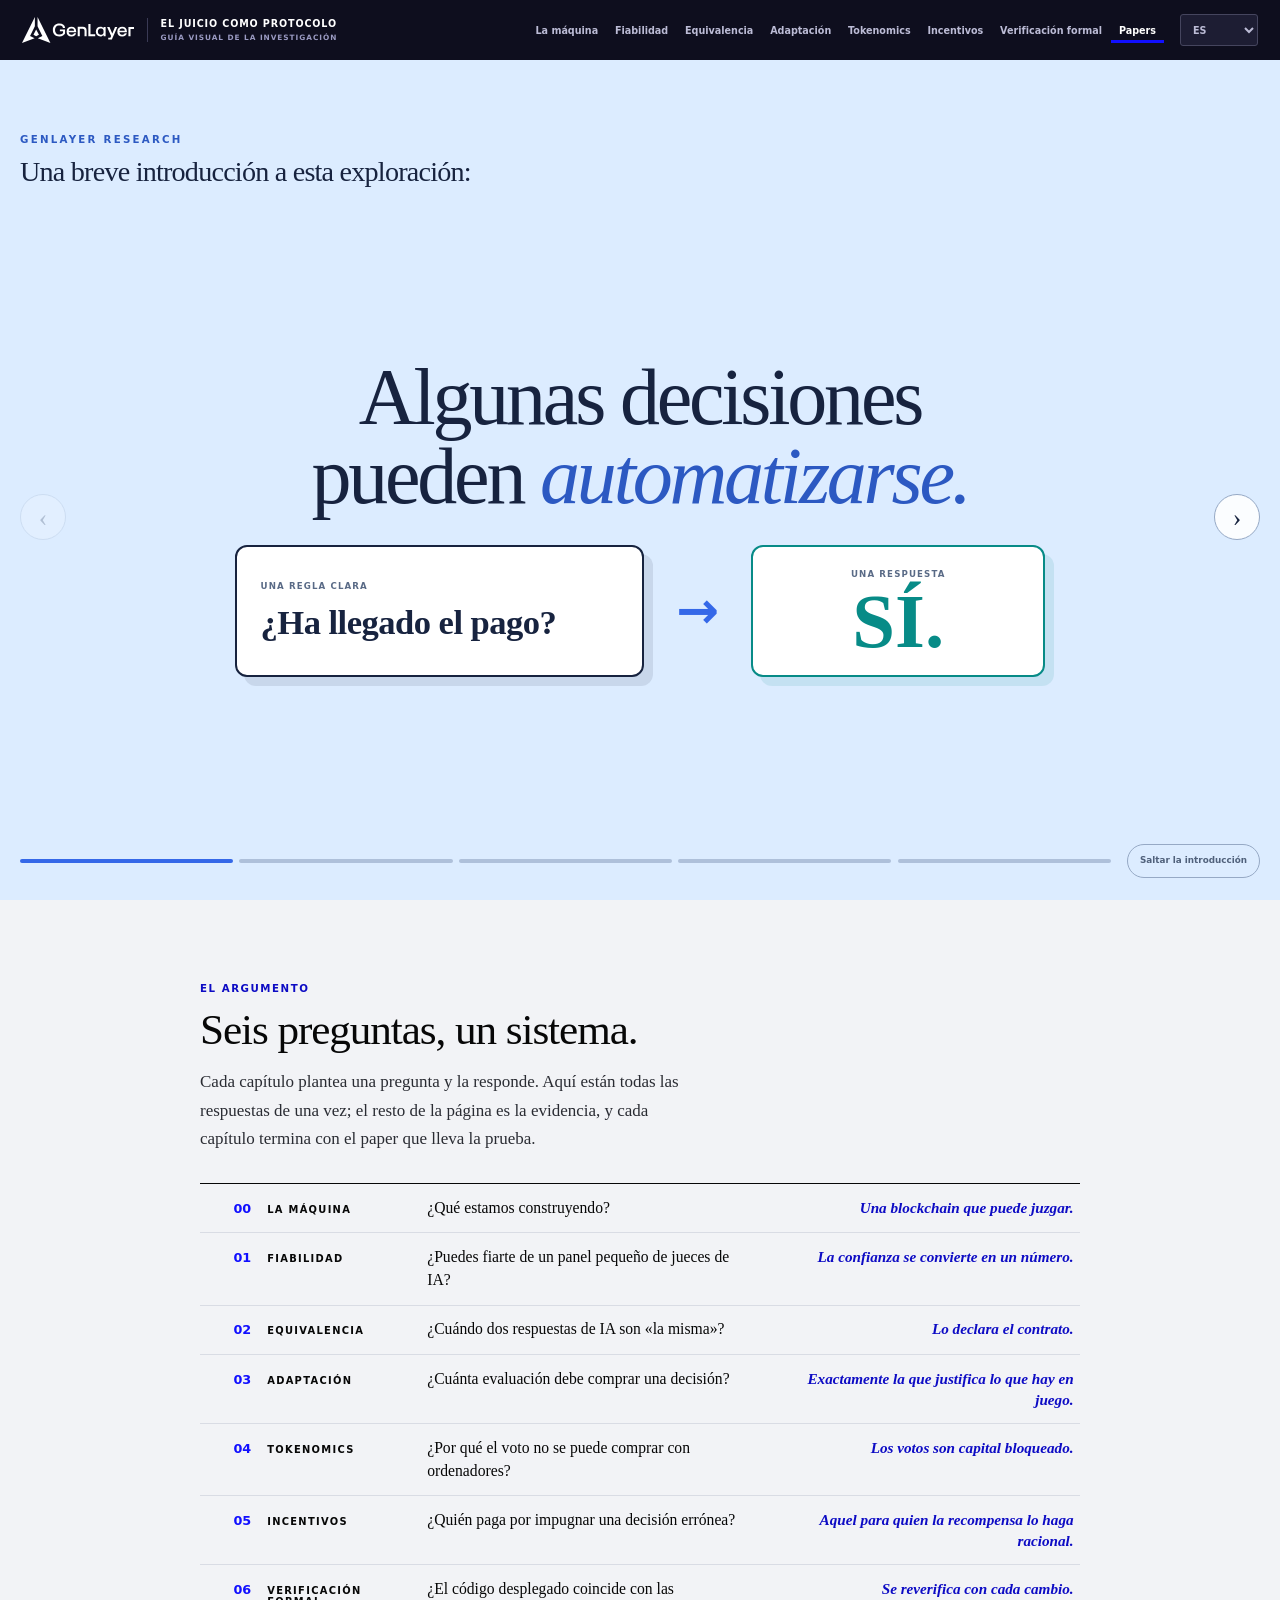
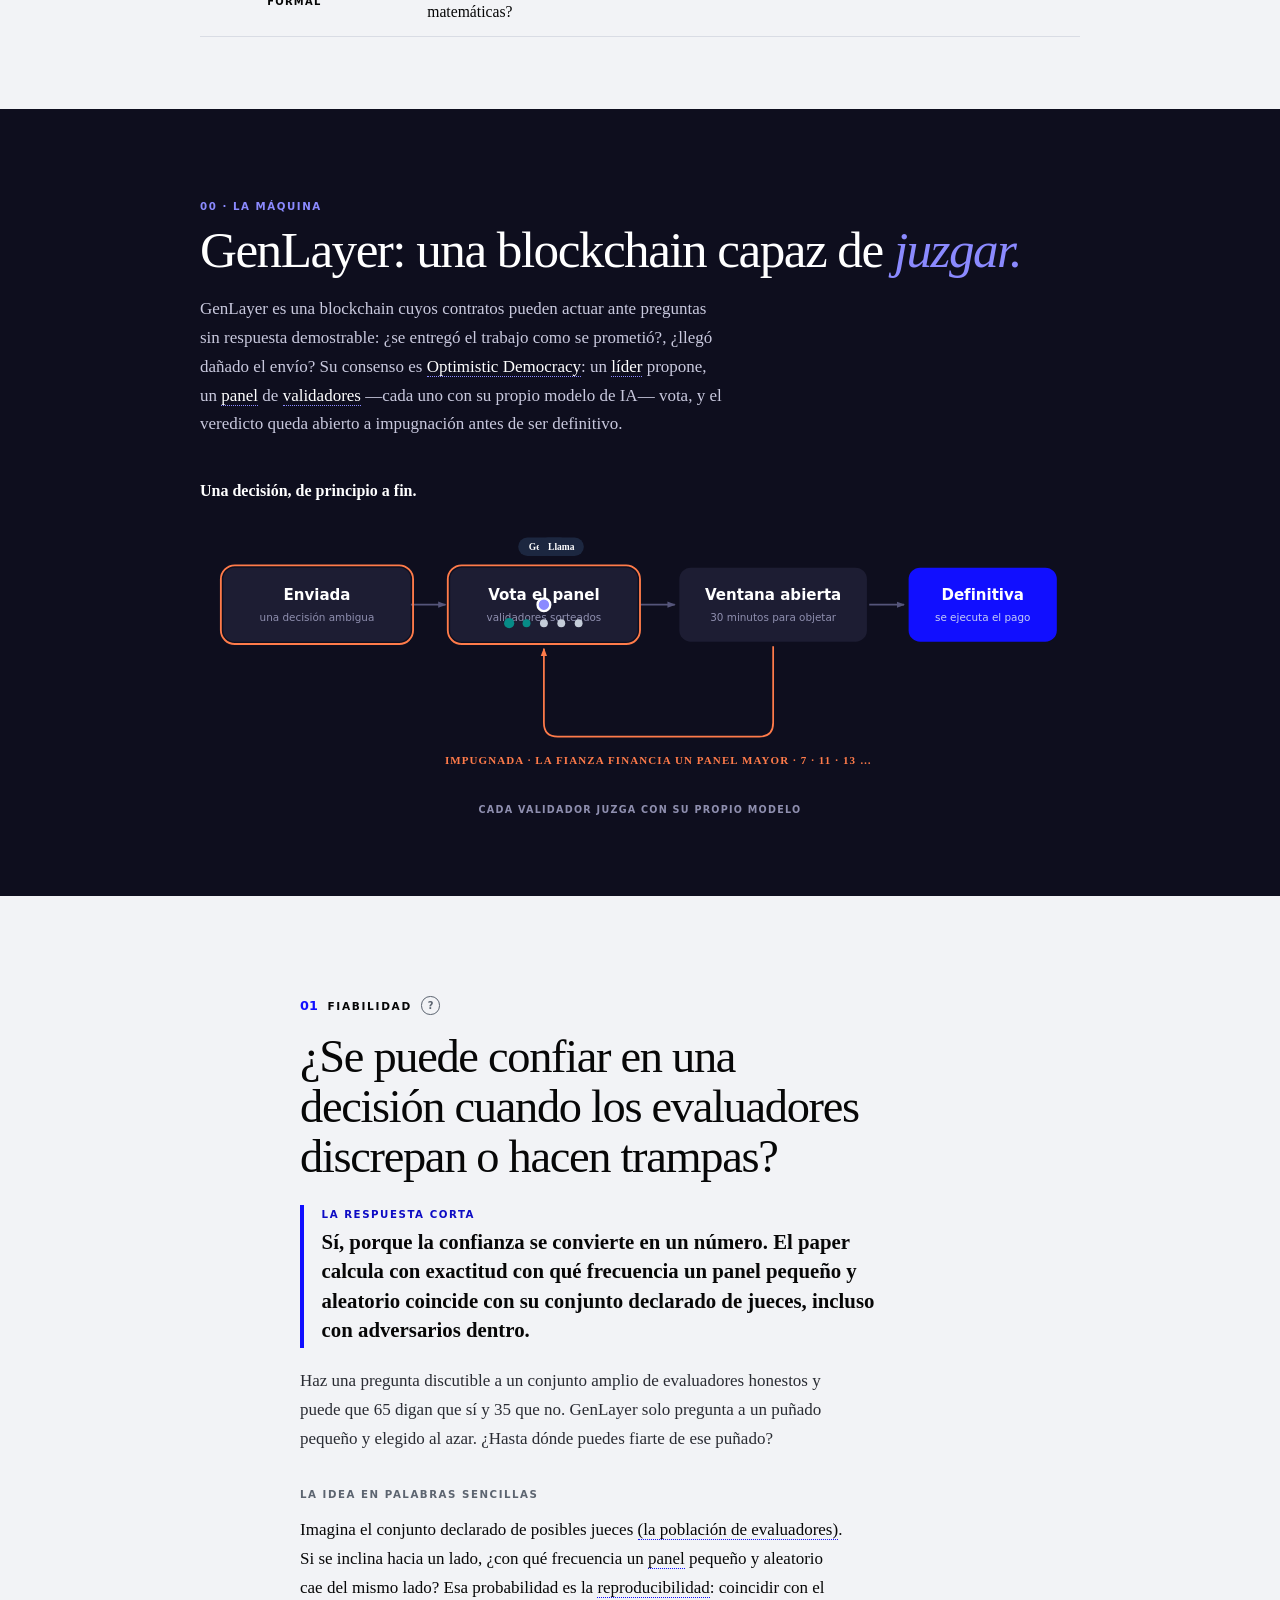
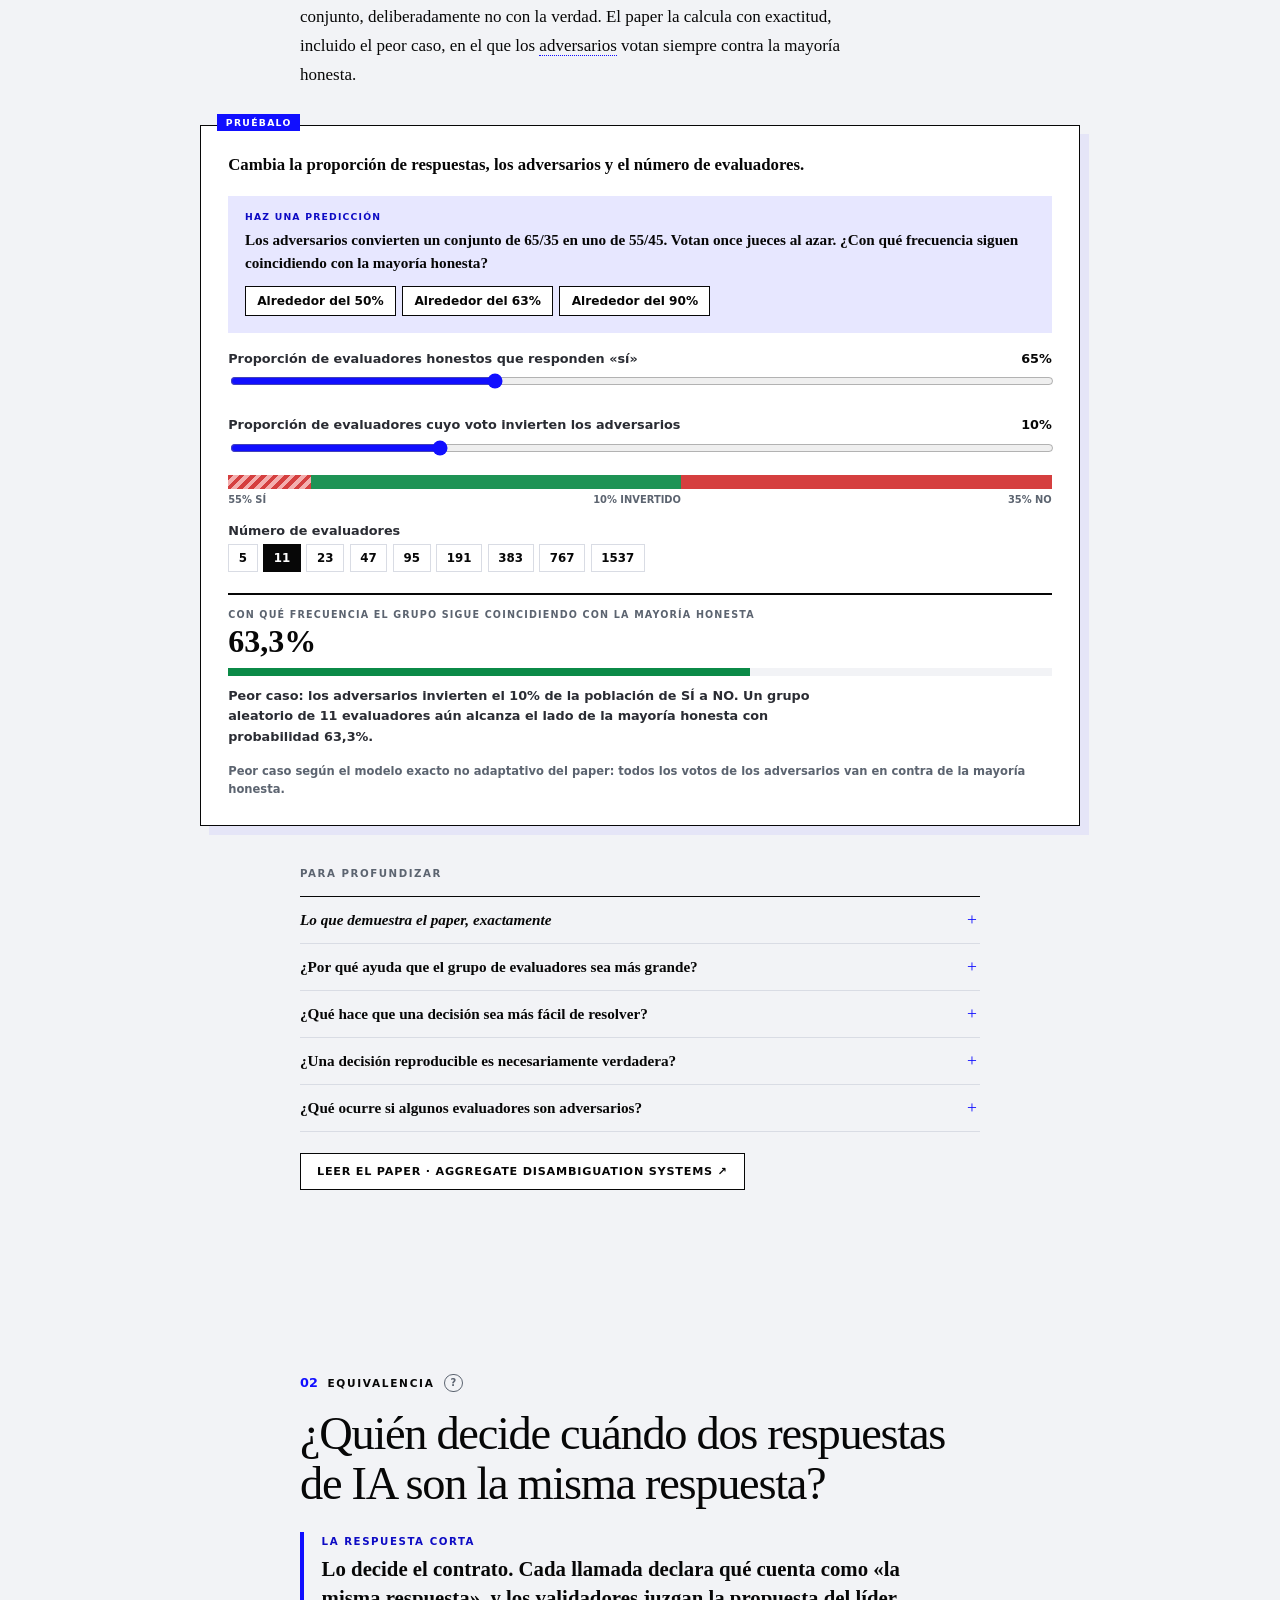
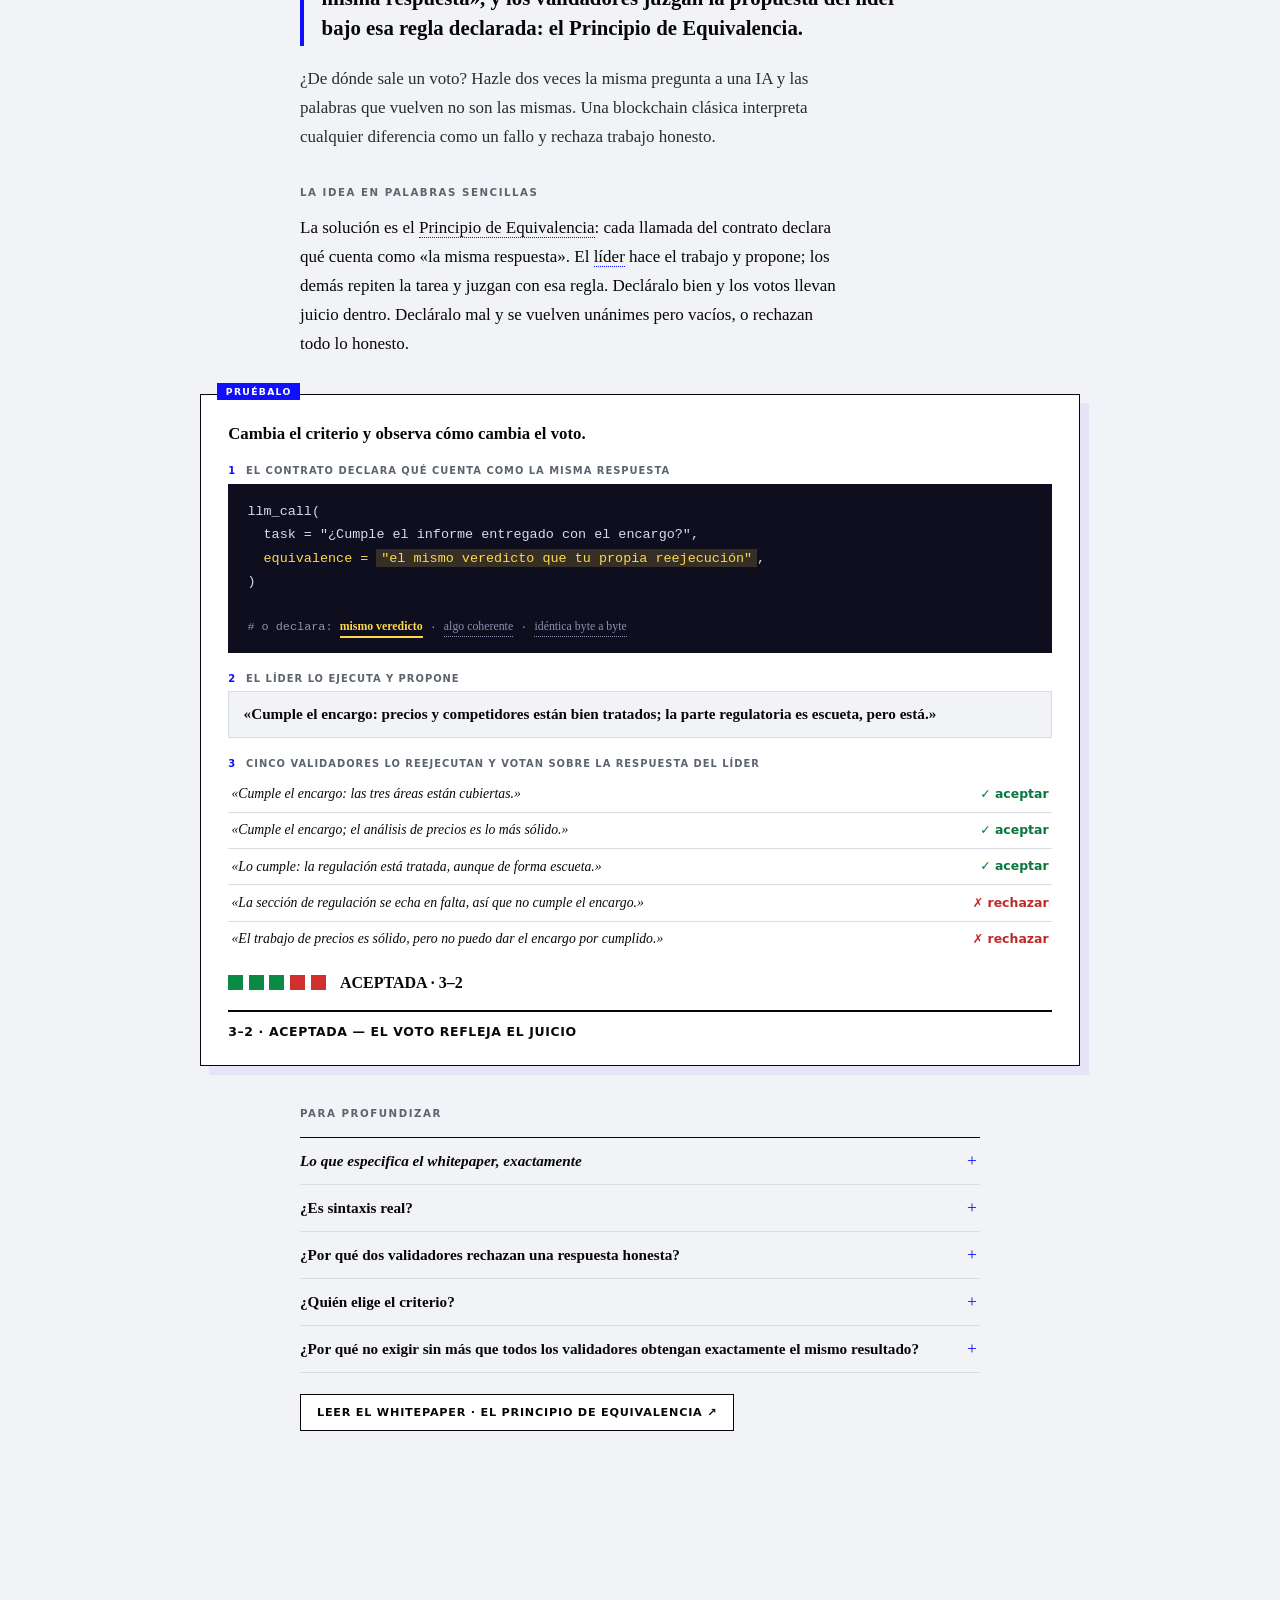
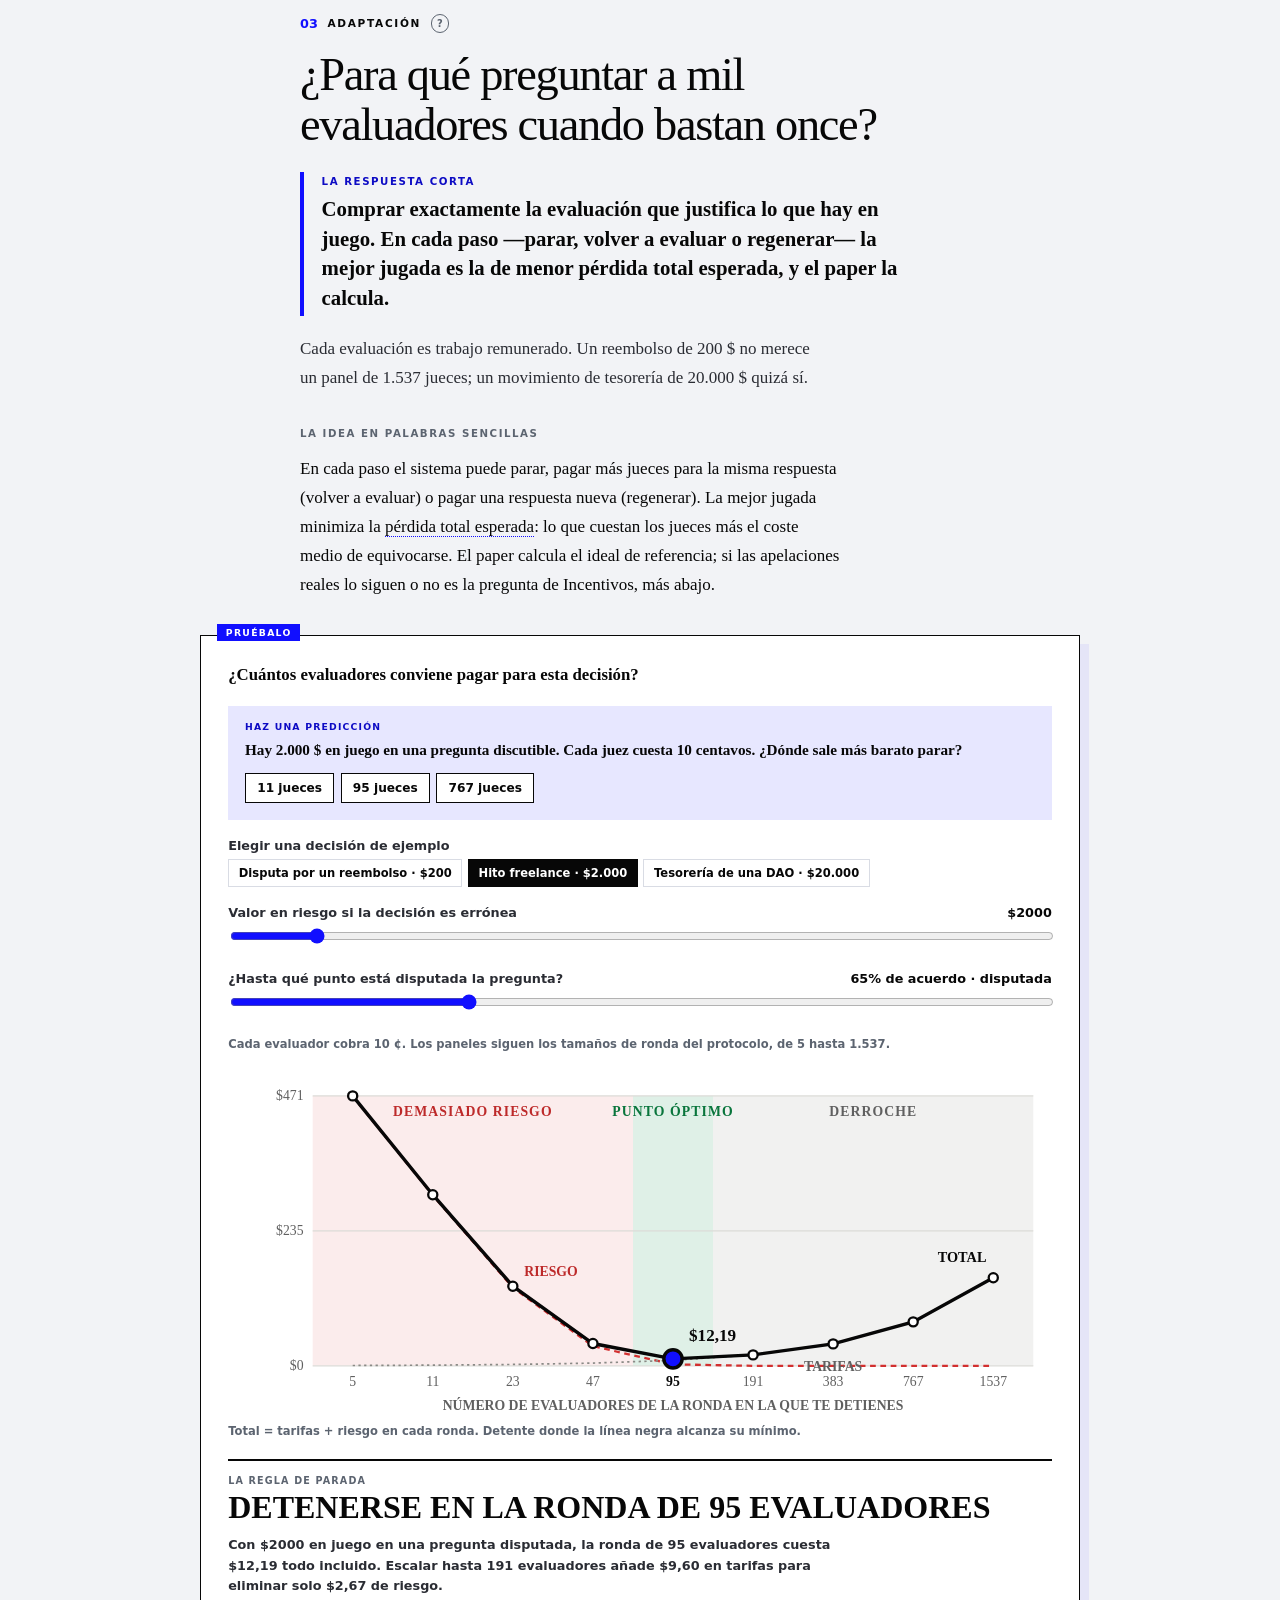
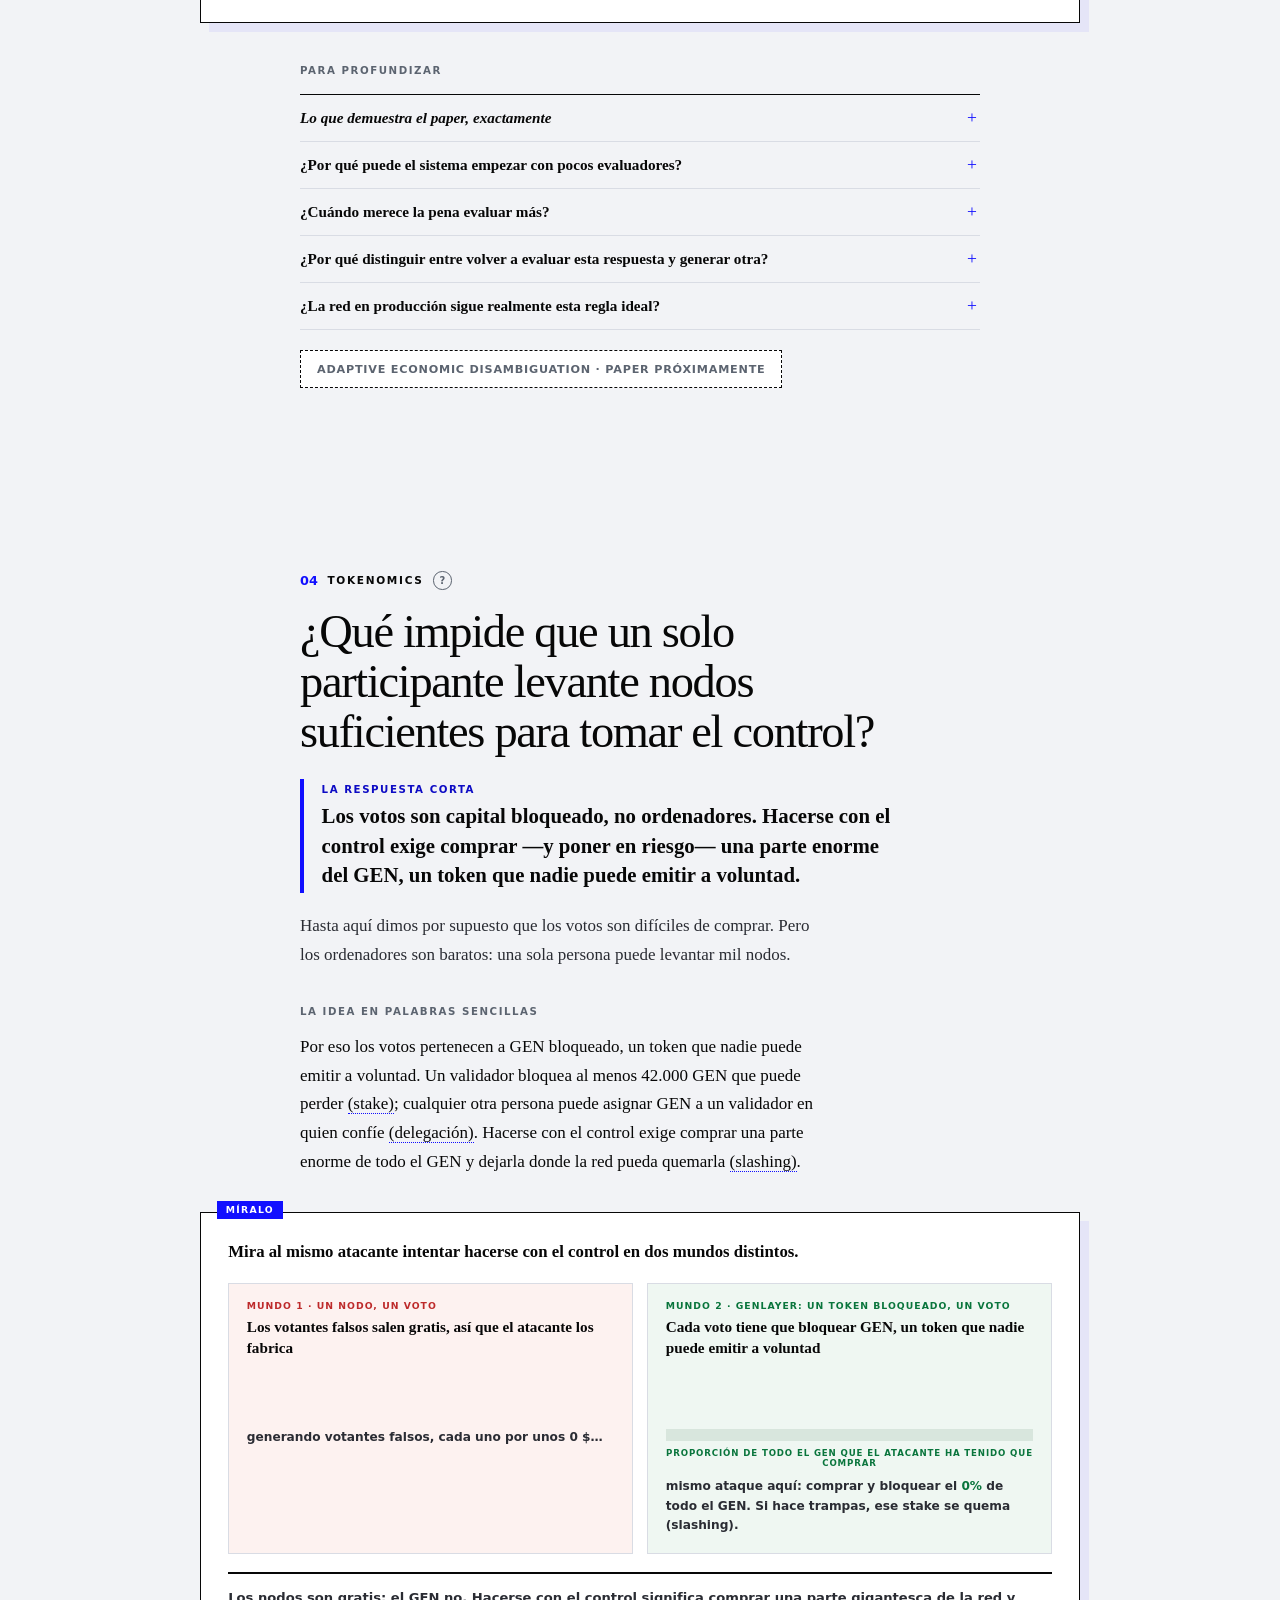
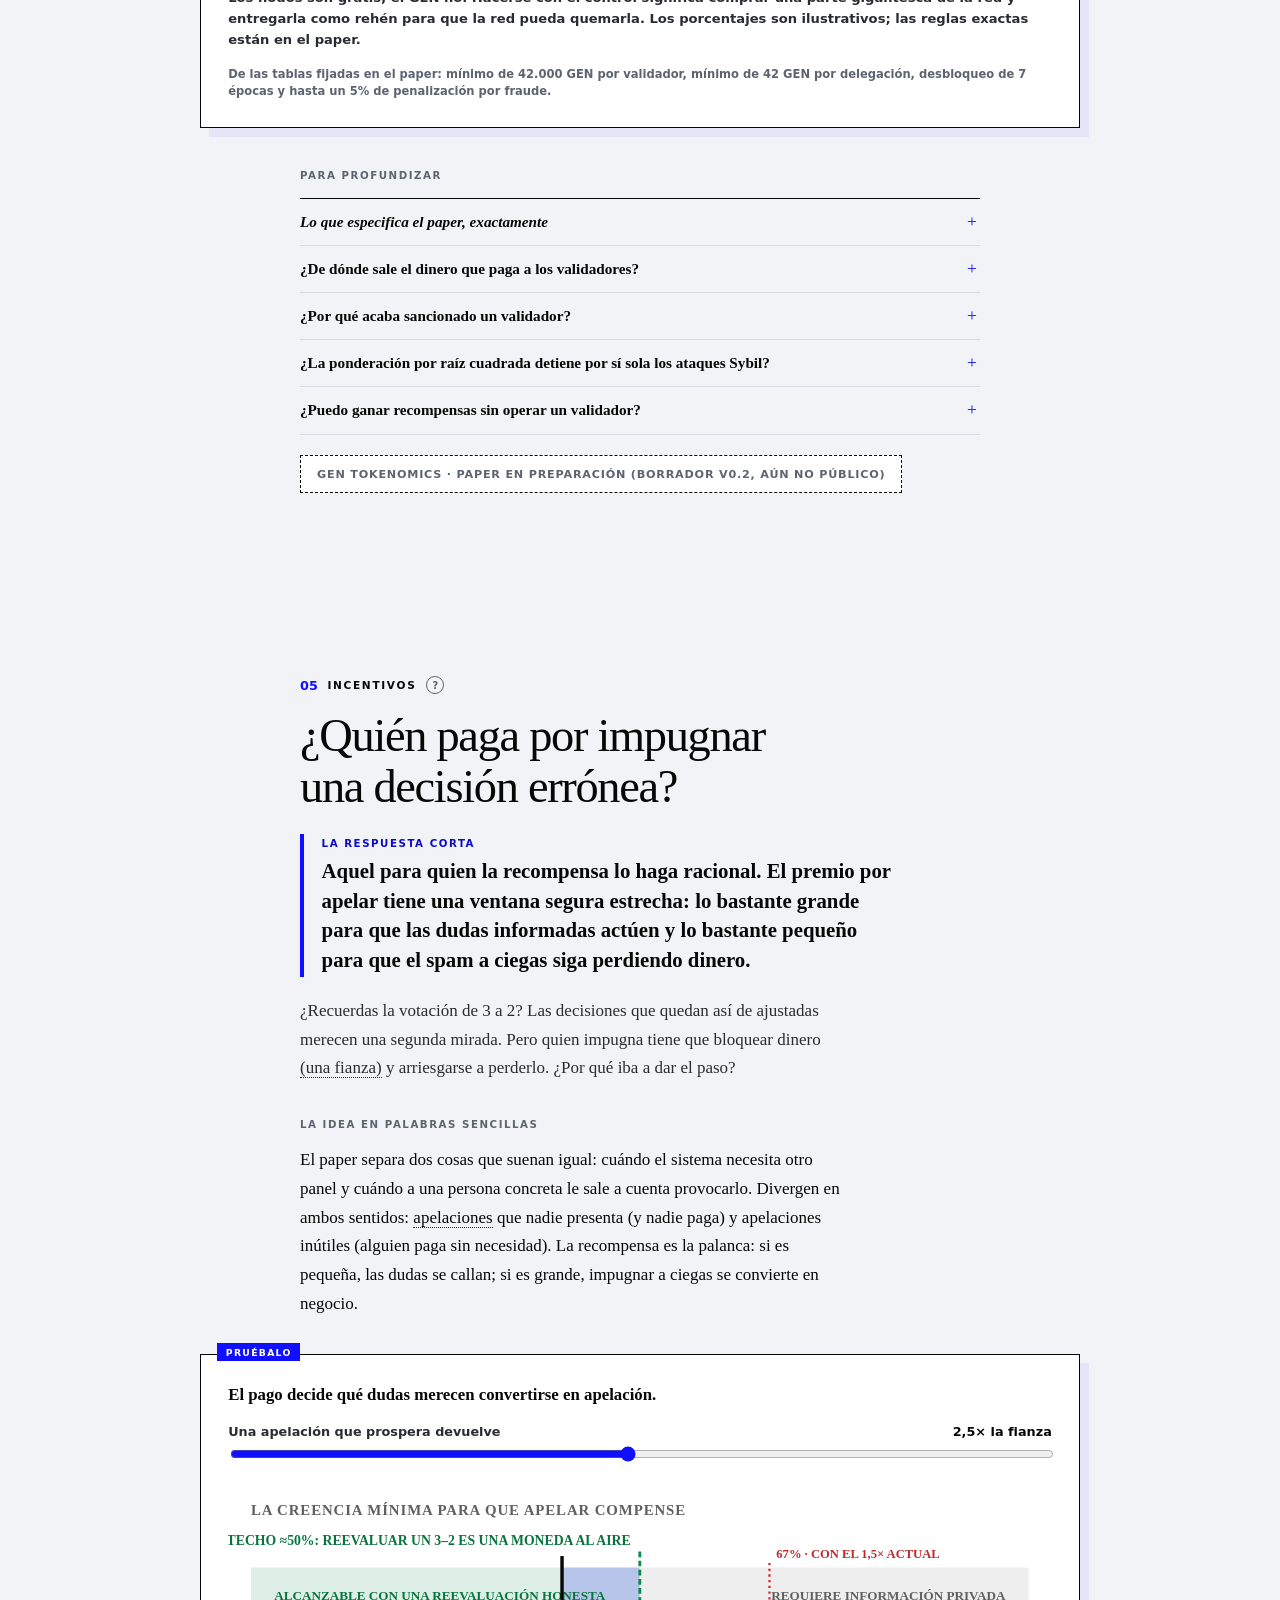
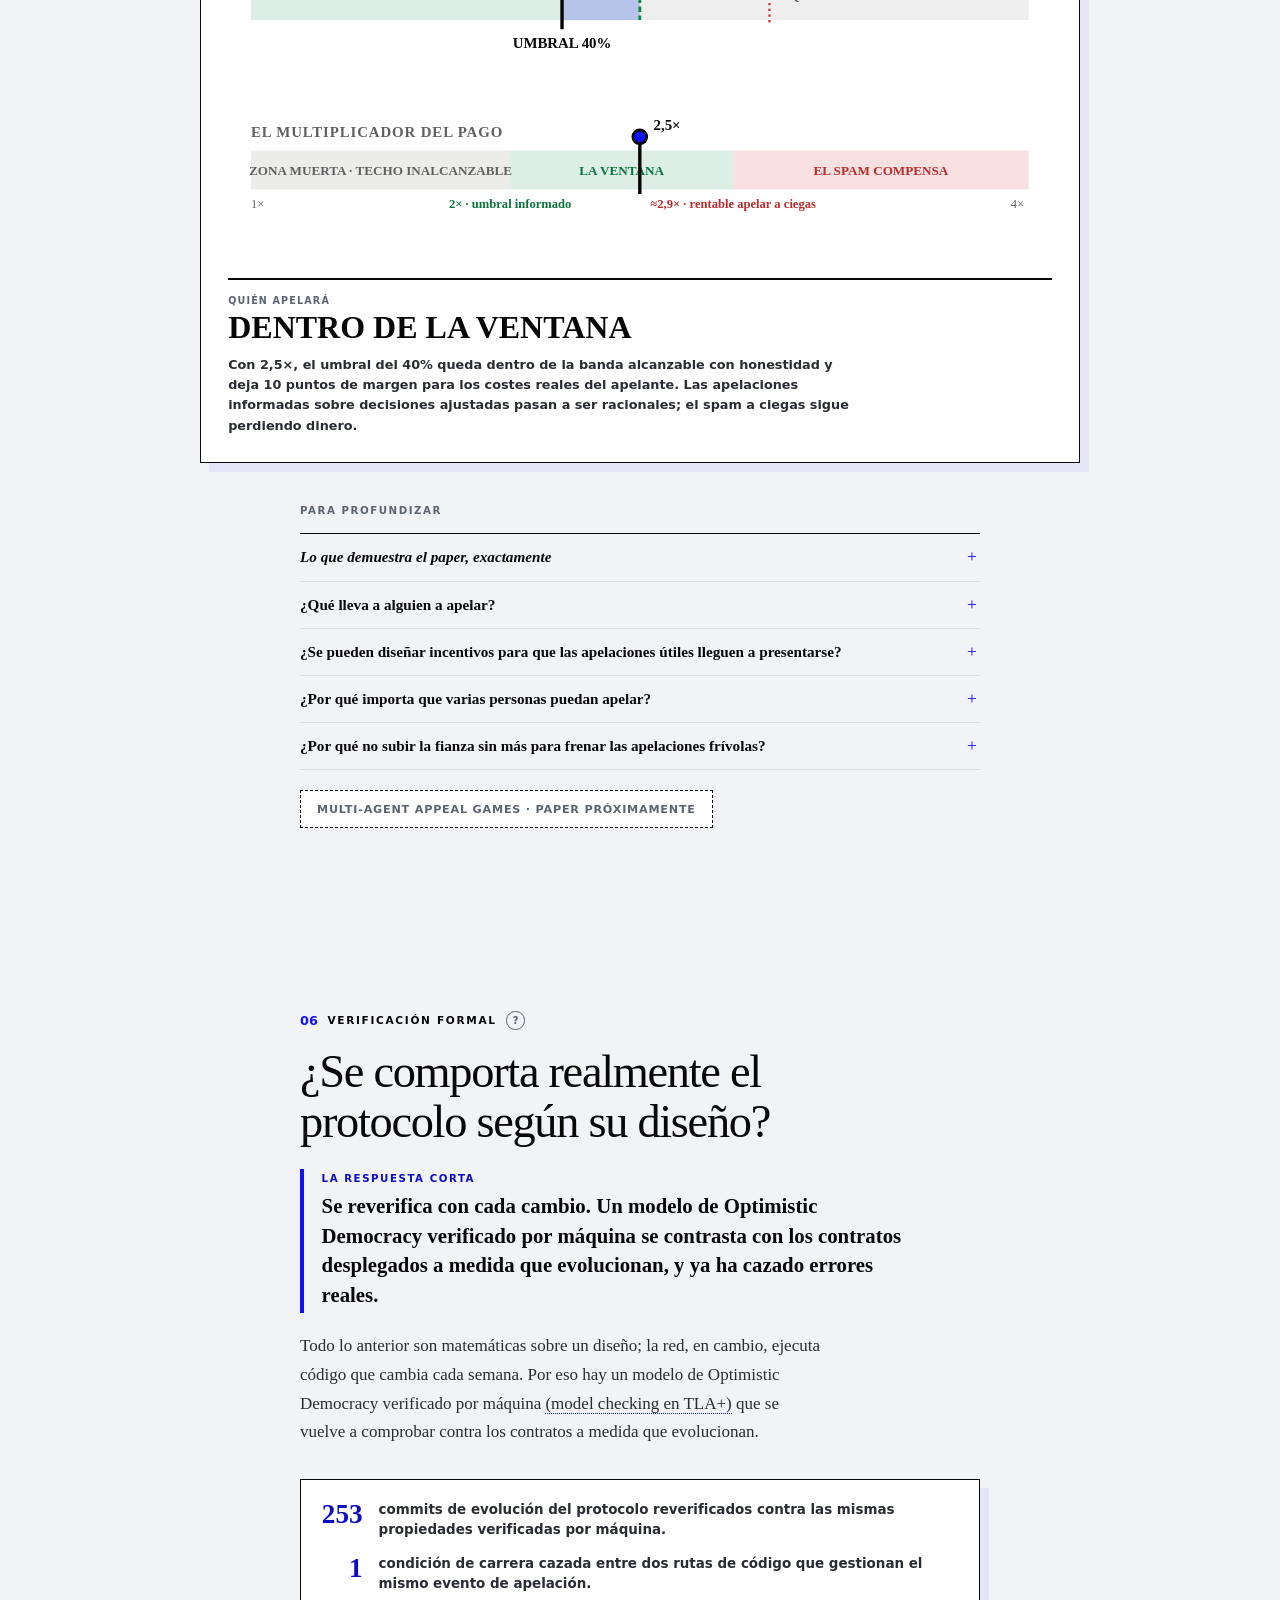
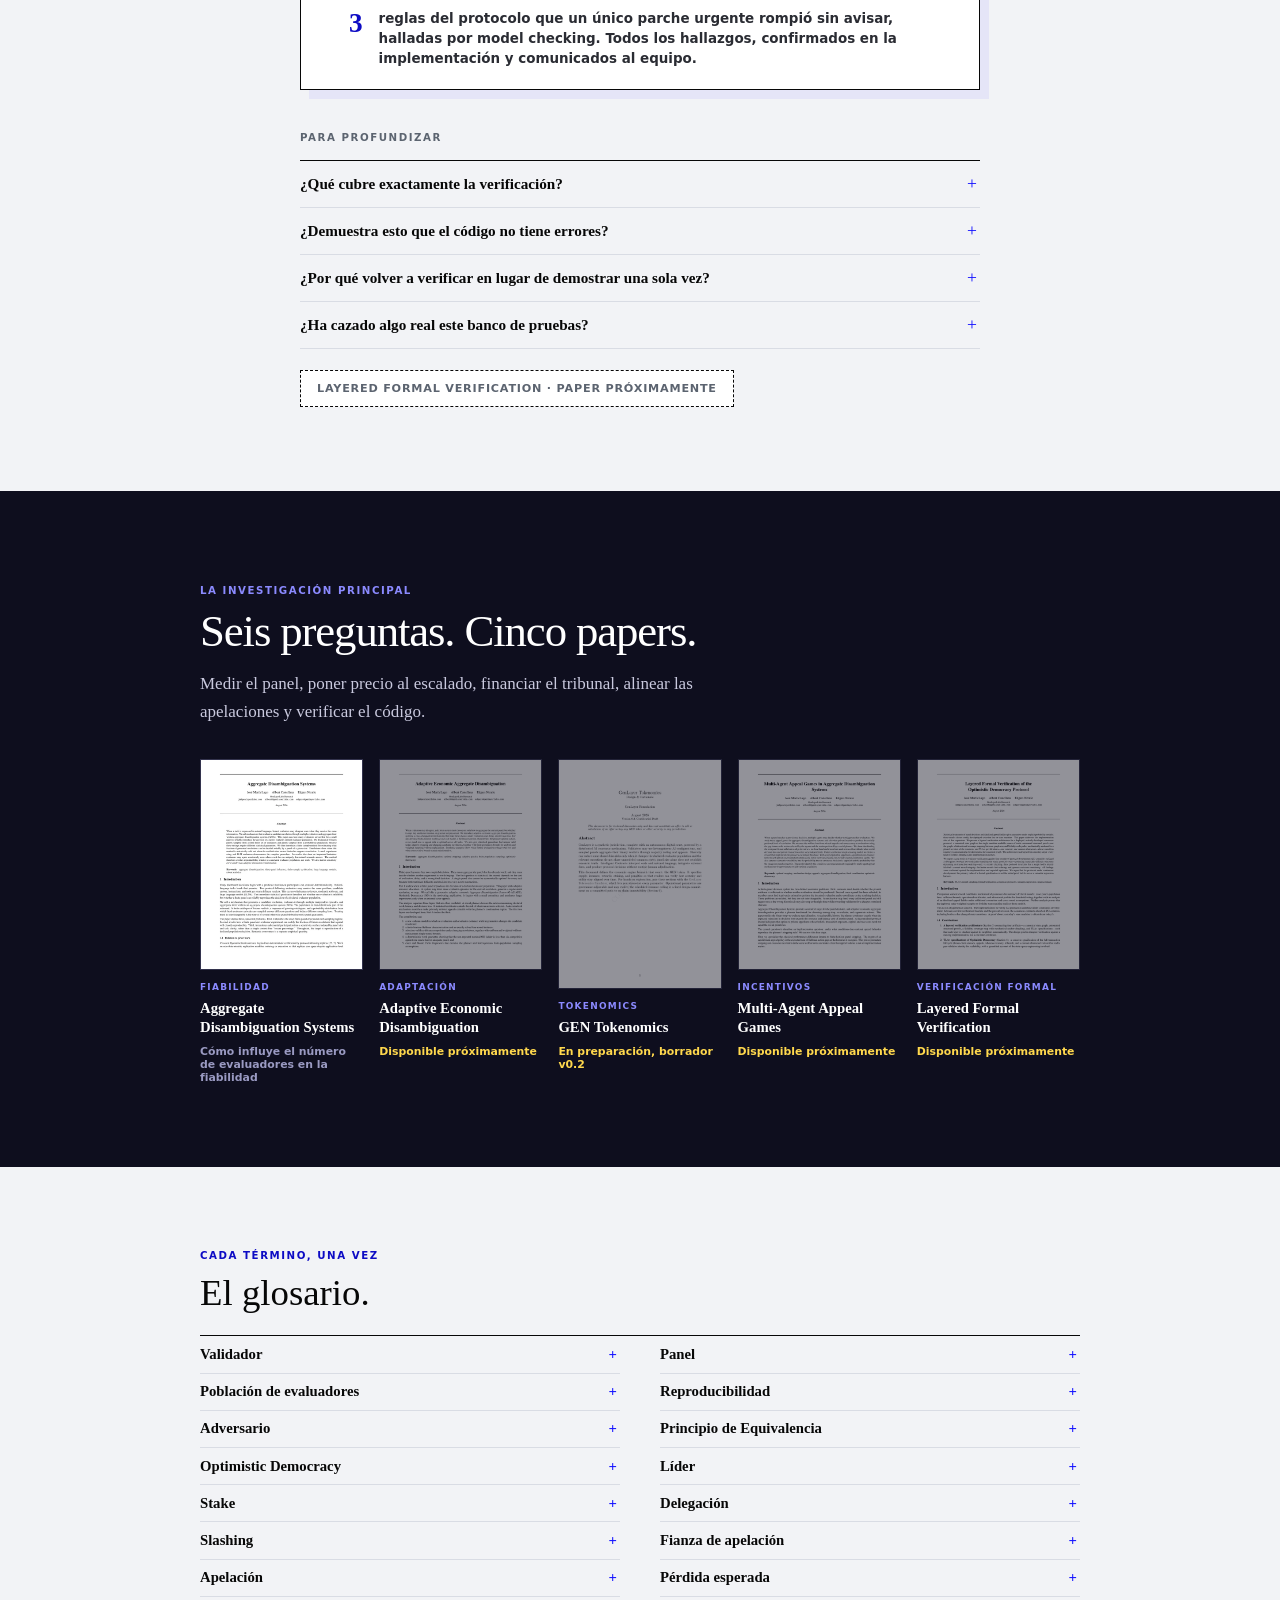
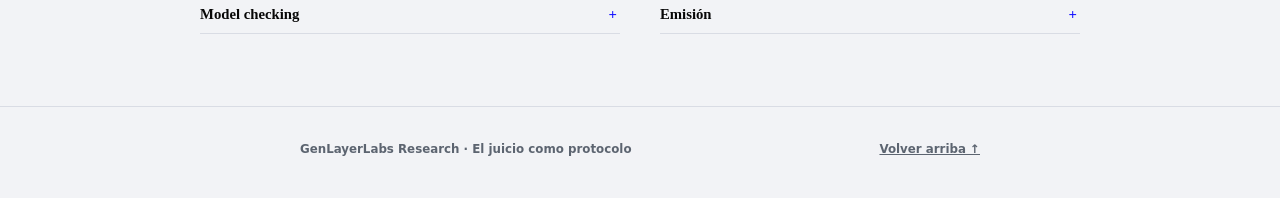
==== es/index.html @ bd6d1044 "Part 1 links to arXiv; Parts 2-4 marked coming soon Aggregate Disambiguation Systems is published: h" ====
<!doctype html>
<html lang="es">
  <head>
    <meta charset="UTF-8" />
    <meta name="viewport" content="width=device-width, initial-scale=1.0" />
    <meta name="description" content="Cómo GenLayer automatiza el juicio con IA en entornos con adversarios: medir la fiabilidad de cada decisión, ajustar la evaluación y alinear los incentivos." />
    <meta name="author" content="GenLayer Research" />
    <meta name="robots" content="index, follow, max-image-preview:large" />
    <title>Cómo automatizar decisiones ambiguas | GenLayer Research</title>
    <link rel="canonical" href="https://genlayerlabs.github.io/research/es/" />
    <link rel="alternate" hreflang="en" href="https://genlayerlabs.github.io/research/" />
    <link rel="alternate" hreflang="es" href="https://genlayerlabs.github.io/research/es/" />
    <link rel="alternate" hreflang="ko" href="https://genlayerlabs.github.io/research/ko/" />
    <link rel="alternate" hreflang="zh-Hans" href="https://genlayerlabs.github.io/research/zh/" />
    <link rel="alternate" hreflang="ru" href="https://genlayerlabs.github.io/research/ru/" />
    <link rel="alternate" hreflang="x-default" href="https://genlayerlabs.github.io/research/" />
    <link rel="icon" href="../favicon.ico" sizes="32x32" />
    <link rel="icon" href="../brand/genlayer-icon.svg?v=2" type="image/svg+xml" />
    <link rel="apple-touch-icon" href="../brand/apple-touch-icon.png" />
    <meta property="og:type" content="website" />
    <meta property="og:site_name" content="GenLayer Research" />
    <meta property="og:title" content="Cómo automatizar decisiones ambiguas | GenLayer Research" />
    <meta property="og:description" content="Cómo GenLayer automatiza el juicio con IA en entornos con adversarios: medir la fiabilidad de cada decisión, ajustar la evaluación y alinear los incentivos." />
    <meta property="og:url" content="https://genlayerlabs.github.io/research/es/" />
    <meta property="og:locale" content="es_ES" />
    <meta property="og:image" content="https://genlayerlabs.github.io/research/brand/aggregate-disambiguation-social.png" />
    <meta property="og:image:width" content="1200" />
    <meta property="og:image:height" content="630" />
    <meta property="og:image:alt" content="Aggregate Disambiguation Systems: guía visual de la investigación de GenLayer" />
    <meta name="twitter:card" content="summary_large_image" />
    <meta name="twitter:title" content="Cómo automatizar decisiones ambiguas | GenLayer Research" />
    <meta name="twitter:description" content="Cómo GenLayer automatiza el juicio con IA en entornos con adversarios: medir la fiabilidad de cada decisión, ajustar la evaluación y alinear los incentivos." />
    <meta name="twitter:image" content="https://genlayerlabs.github.io/research/brand/aggregate-disambiguation-social.png" />
    <meta name="twitter:image:alt" content="Aggregate Disambiguation Systems: guía visual de la investigación de GenLayer" />
    <script type="application/ld+json">
      {
        "@context": "https://schema.org",
        "@graph": [
          {
            "@type": "Organization",
            "@id": "https://genlayer.com/#organization",
            "name": "GenLayer",
            "url": "https://genlayer.com/",
            "sameAs": [
              "https://x.com/GenLayer",
              "https://github.com/genlayerlabs"
            ],
            "logo": {
              "@type": "ImageObject",
              "url": "https://genlayerlabs.github.io/research/brand/genlayer-icon.svg"
            }
          },
          {
            "@type": "Person",
            "@id": "https://genlayerlabs.github.io/research/#jose-maria-lago",
            "name": "José María Lago"
          },
          {
            "@type": "Person",
            "@id": "https://genlayerlabs.github.io/research/#albert-castellana",
            "name": "Albert Castellana"
          },
          {
            "@type": "Person",
            "@id": "https://genlayerlabs.github.io/research/#edgars-nemse",
            "name": "Edgars Nemše"
          },
          {
            "@type": "WebSite",
            "@id": "https://genlayerlabs.github.io/research/#website",
            "url": "https://genlayerlabs.github.io/research/",
            "name": "GenLayer Research",
            "publisher": {
              "@id": "https://genlayer.com/#organization"
            },
            "inLanguage": [
              "en",
              "es",
              "ko",
              "zh-Hans",
              "ru"
            ]
          },
          {
            "@type": "CollectionPage",
            "@id": "https://genlayerlabs.github.io/research/es/#guide",
            "url": "https://genlayerlabs.github.io/research/es/",
            "name": "Cómo automatizar decisiones ambiguas | GenLayer Research",
            "description": "Cómo GenLayer automatiza el juicio con IA en entornos con adversarios: medir la fiabilidad de cada decisión, ajustar la evaluación y alinear los incentivos.",
            "isPartOf": {
              "@id": "https://genlayerlabs.github.io/research/#website"
            },
            "publisher": {
              "@id": "https://genlayer.com/#organization"
            },
            "image": "https://genlayerlabs.github.io/research/brand/aggregate-disambiguation-social.png",
            "dateModified": "2026-08-09",
            "inLanguage": "es",
            "mainEntity": {
              "@id": "https://genlayerlabs.github.io/research/es/#research-documents"
            },
            "hasPart": [
              {
                "@id": "https://genlayerlabs.github.io/research/papers/part-1-aggregate-disambiguation-systems.pdf#article"
              },
              {
                "@id": "https://genlayerlabs.github.io/research/papers/genlayer-whitepaper-v2.pdf#article"
              }
            ],
            "translationOfWork": {
              "@id": "https://genlayerlabs.github.io/research/#guide"
            }
          },
          {
            "@type": "ItemList",
            "@id": "https://genlayerlabs.github.io/research/es/#research-documents",
            "name": "Investigaciones de GenLayer sobre decisiones ambiguas",
            "numberOfItems": 2,
            "itemListElement": [
              {
                "@type": "ListItem",
                "position": 1,
                "item": {
                  "@id": "https://genlayerlabs.github.io/research/papers/part-1-aggregate-disambiguation-systems.pdf#article"
                }
              },
              {
                "@type": "ListItem",
                "position": 2,
                "item": {
                  "@id": "https://genlayerlabs.github.io/research/papers/genlayer-whitepaper-v2.pdf#article"
                }
              }
            ]
          },
          {
            "@type": "ScholarlyArticle",
            "@id": "https://genlayerlabs.github.io/research/papers/part-1-aggregate-disambiguation-systems.pdf#article",
            "url": "https://arxiv.org/abs/2608.30805",
            "sameAs": "https://genlayerlabs.github.io/research/papers/part-1-aggregate-disambiguation-systems.pdf",
            "name": "Aggregate Disambiguation Systems",
            "description": "Base estadística para medir con qué fiabilidad un grupo finito reproduce la decisión del conjunto de evaluadores definido de antemano.",
            "datePublished": "2026-08",
            "author": [
              {
                "@id": "https://genlayerlabs.github.io/research/#jose-maria-lago"
              },
              {
                "@id": "https://genlayerlabs.github.io/research/#albert-castellana"
              },
              {
                "@id": "https://genlayerlabs.github.io/research/#edgars-nemse"
              }
            ],
            "publisher": {
              "@id": "https://genlayer.com/#organization"
            },
            "inLanguage": "en"
          },
          {
            "@type": "TechArticle",
            "@id": "https://genlayerlabs.github.io/research/papers/genlayer-whitepaper-v2.pdf#article",
            "url": "https://genlayerlabs.github.io/research/papers/genlayer-whitepaper-v2.pdf",
            "name": "GenLayer: The Intelligent Contract Network",
            "alternativeHeadline": "GenLayer Technical Whitepaper",
            "description": "Marco de horizonte finito para decidir cuándo detenerse, volver a evaluar una respuesta o generar otra, teniendo en cuenta el coste, la demora y el daño de equivocarse.",
            "version": "2.3",
            "author": [
              {
                "@id": "https://genlayerlabs.github.io/research/#albert-castellana"
              },
              {
                "@id": "https://genlayerlabs.github.io/research/#jose-maria-lago"
              },
              {
                "@id": "https://genlayerlabs.github.io/research/#edgars-nemse"
              }
            ],
            "publisher": {
              "@id": "https://genlayer.com/#organization"
            },
            "inLanguage": "en"
          },
          {
            "@type": "FAQPage",
            "@id": "https://genlayerlabs.github.io/research/es/#faq",
            "inLanguage": "es",
            "mainEntity": [
              {
                "@type": "Question",
                "name": "¿Por qué ayuda que el grupo de evaluadores sea más grande?",
                "acceptedAnswer": {
                  "@type": "Answer",
                  "text": "Cuantos más jueces consultes, menor es la probabilidad de que el panel se aparte del lado que prefiere todo el conjunto."
                }
              },
              {
                "@type": "Question",
                "name": "¿Qué hace que una decisión sea más fácil de resolver?",
                "acceptedAnswer": {
                  "@type": "Answer",
                  "text": "Cuanto mayor es el acuerdo dentro del conjunto, menos jueces hacen falta para un resultado estable."
                }
              },
              {
                "@type": "Question",
                "name": "¿Una decisión reproducible es necesariamente verdadera?",
                "acceptedAnswer": {
                  "@type": "Answer",
                  "text": "No. Significa que los paneles elegidos al azar tienden a coincidir con el conjunto declarado. La verdad es una cuestión aparte, y empírica."
                }
              },
              {
                "@type": "Question",
                "name": "¿Qué ocurre si algunos evaluadores son adversarios?",
                "acceptedAnswer": {
                  "@type": "Answer",
                  "text": "El paper calcula el error exacto en el peor caso cuando una proporción conocida del conjunto está corrompida antes de sortear el panel. La tolerancia se mide, no se supone."
                }
              },
              {
                "@type": "Question",
                "name": "¿Es sintaxis real?",
                "acceptedAnswer": {
                  "@type": "Answer",
                  "text": "No, es ilustrativa. Los contratos reales de GenVM son clases de Python que se ejecutan aisladas, pero el mecanismo —un criterio declarado por llamada para cada operación de IA— es exactamente el que especifica el whitepaper."
                }
              },
              {
                "@type": "Question",
                "name": "¿Por qué dos validadores rechazan una respuesta honesta?",
                "acceptedAnswer": {
                  "@type": "Answer",
                  "text": "Sus propias reejecuciones llegan honestamente al veredicto contrario. Eso es discrepancia, no trampa: nunca se castiga, y la estadística de Fiabilidad está pensada para absorberla."
                }
              },
              {
                "@type": "Question",
                "name": "¿Quién elige el criterio?",
                "acceptedAnswer": {
                  "@type": "Answer",
                  "text": "El desarrollador del contrato, en cada llamada. Distintas llamadas de un mismo contrato pueden declarar criterios distintos."
                }
              },
              {
                "@type": "Question",
                "name": "¿Por qué no exigir sin más que todos los validadores obtengan exactamente el mismo resultado?",
                "acceptedAnswer": {
                  "@type": "Answer",
                  "text": "En las llamadas a una IA y en las lecturas de la web no hay un único resultado correcto: dos resúmenes correctos difieren en las palabras. El código determinista se sigue comprobando byte a byte."
                }
              },
              {
                "@type": "Question",
                "name": "¿Por qué puede el sistema empezar con pocos evaluadores?",
                "acceptedAnswer": {
                  "@type": "Answer",
                  "text": "La mayoría de las decisiones se resuelven barato. Añade jueces solo cuando el beneficio supere al coste."
                }
              },
              {
                "@type": "Question",
                "name": "¿Cuándo merece la pena evaluar más?",
                "acceptedAnswer": {
                  "@type": "Answer",
                  "text": "Cuando hay bastante en juego, o la evidencia es lo bastante débil, como para pagar otra mirada."
                }
              },
              {
                "@type": "Question",
                "name": "¿Por qué distinguir entre volver a evaluar esta respuesta y generar otra?",
                "acceptedAnswer": {
                  "@type": "Answer",
                  "text": "Compran cosas distintas: volver a comprobar añade evidencia sobre la misma respuesta; regenerar cambia la respuesta misma. El paper pone precio a cada opción antes de gastar."
                }
              },
              {
                "@type": "Question",
                "name": "¿La red en producción sigue realmente esta regla ideal?",
                "acceptedAnswer": {
                  "@type": "Answer",
                  "text": "Aquí no se demuestra. La regla es un ideal de referencia; la red solo lo alcanza si a alguien le compensa en privado presentar la apelación adecuada. Eso es justamente lo que estudia Incentivos."
                }
              },
              {
                "@type": "Question",
                "name": "¿De dónde sale el dinero que paga a los validadores?",
                "acceptedAnswer": {
                  "@type": "Answer",
                  "text": "Dos flujos: las comisiones de transacción y una emisión que baja del 9% hacia el 4% siguiendo una curva fija (un techo; las quemas solo pueden rebajarlo). La DAO se financia solo con comisiones, así que sus ingresos siguen el uso real."
                }
              },
              {
                "@type": "Question",
                "name": "¿Por qué acaba sancionado un validador?",
                "acceptedAnswer": {
                  "@type": "Answer",
                  "text": "El error honesto y la mala conducta tienen precios distintos. Perder una votación solo quema cantidades del tamaño de una comisión, nunca el principal. La inactividad penaliza un 1%, el fraude demostrable penaliza al líder un 5%, y una apelación fallida pierde su fianza. La discrepancia se absorbe; la mala conducta se castiga."
                }
              },
              {
                "@type": "Question",
                "name": "¿La ponderación por raíz cuadrada detiene por sí sola los ataques Sybil?",
                "acceptedAnswer": {
                  "@type": "Answer",
                  "text": "No, y el paper lo dice. El peso cóncavo solo amortigua la concentración; lo que impide fragmentarse es que cada identidad tiene que bloquear los 42.000 GEN completos, mantener su propio nodo y exponerse a su propia penalización."
                }
              },
              {
                "@type": "Question",
                "name": "¿Puedo ganar recompensas sin operar un validador?",
                "acceptedAnswer": {
                  "@type": "Answer",
                  "text": "Sí. Delega 42 GEN o más y las recompensas se recomponen solas. No hay comisiones que comparar: el protocolo fija el reparto, y cada GEN en la posición de un validador rinde lo mismo."
                }
              },
              {
                "@type": "Question",
                "name": "¿Qué lleva a alguien a apelar?",
                "acceptedAnswer": {
                  "@type": "Answer",
                  "text": "Sus probabilidades de ganar, la recompensa, la fianza en riesgo, lo que cuesta apelar y cualquier interés privado en el resultado."
                }
              },
              {
                "@type": "Question",
                "name": "¿Se pueden diseñar incentivos para que las apelaciones útiles lleguen a presentarse?",
                "acceptedAnswer": {
                  "@type": "Answer",
                  "text": "Bajo ciertas condiciones, sí. El paper muestra cómo calibrar las recompensas para que el interés privado siga de cerca los casos en que al sistema le conviene otro panel."
                }
              },
              {
                "@type": "Question",
                "name": "¿Por qué importa que varias personas puedan apelar?",
                "acceptedAnswer": {
                  "@type": "Answer",
                  "text": "En cuanto muchas personas pueden apelar, sus decisiones interactúan: esperar, competir por llegar primero, duplicar esfuerzo. El mecanismo tiene que poner precio a las tres cosas."
                }
              },
              {
                "@type": "Question",
                "name": "¿Por qué no subir la fianza sin más para frenar las apelaciones frívolas?",
                "acceptedAnswer": {
                  "@type": "Answer",
                  "text": "Una fianza mayor financia el panel y disuade el spam, pero inmoviliza capital: las cuentas del beneficio pueden seguir siendo idénticas mientras el grupo de personas que puede permitirse apelar se reduce drásticamente."
                }
              },
              {
                "@type": "Question",
                "name": "¿Qué cubre exactamente la verificación?",
                "acceptedAnswer": {
                  "@type": "Answer",
                  "text": "Un modelo por capas: un grafo de estados canónico, especificaciones TLA+ comprobadas contra él y una correspondencia entre cada transición y el código Solidity de una revisión fijada."
                }
              },
              {
                "@type": "Question",
                "name": "¿Demuestra esto que el código no tiene errores?",
                "acceptedAnswer": {
                  "@type": "Answer",
                  "text": "No. Demuestra propiedades declaradas sobre un modelo declarado de una revisión fijada. Precisamente ese acotamiento es lo que hace que las afirmaciones se puedan comprobar."
                }
              },
              {
                "@type": "Question",
                "name": "¿Por qué volver a verificar en lugar de demostrar una sola vez?",
                "acceptedAnswer": {
                  "@type": "Answer",
                  "text": "El protocolo sigue evolucionando. Cada revisión se vuelve a comprobar contra las mismas propiedades, así que una desviación silenciosa aparece como una comprobación fallida y no como una incidencia en producción."
                }
              },
              {
                "@type": "Question",
                "name": "¿Ha cazado algo real este banco de pruebas?",
                "acceptedAnswer": {
                  "@type": "Answer",
                  "text": "Sí: la condición de carrera y los tres invariantes rotos que se mencionan arriba. Todos confirmados en la implementación y comunicados al equipo."
                }
              }
            ]
          }
        ]
      }
    </script>
    <link rel="stylesheet" href="../bridge-compact.css?v=mtiminm3" />
    <link rel="stylesheet" href="../bridge-critical.css?v=mtiminm3" />
  </head>
  <body>



<a class="skip-link" href="#map">Saltar la introducción</a>
<header class="site-header">
  <div class="bar">
    <a class="brand" href="#top" aria-label="GenLayer, volver arriba">
      <img src="../brand/genlayer-logo-white.svg" alt="GenLayer" width="300" height="72" />
      <span>EL JUICIO COMO PROTOCOLO<small>GUÍA VISUAL DE LA INVESTIGACIÓN</small></span>
    </a>
    <nav aria-label="Secciones de la página">
      <a href="#machine">La máquina</a><a href="#measure">Fiabilidad</a><a href="#agree">Equivalencia</a><a href="#adapt">Adaptación</a><a href="#sustain">Tokenomics</a><a href="#align">Incentivos</a><a href="#verify">Verificación formal</a><a href="#papers">Papers</a>
    </nav>
    <label class="language-switcher"><span>Elegir idioma</span><select data-language-select data-current-locale="es" aria-label="Elegir idioma"><option value="../" data-locale="en" lang="en" aria-label="English">EN</option><option value="../es/" data-locale="es" lang="es" aria-label="Español" selected>ES</option><option value="../ko/" data-locale="ko" lang="ko" aria-label="한국어">KO</option><option value="../zh/" data-locale="zh" lang="zh-Hans" aria-label="简体中文">ZH</option><option value="../ru/" data-locale="ru" lang="ru" aria-label="Русский">RU</option></select></label>
    <i class="progress" aria-hidden="true"></i>
  </div>
</header>

<main id="top">

  <section class="bi-onboard critical-onboard" aria-label="Por qué juzgar lo ambiguo necesita un sistema">
    <div class="bi-overview">
      <p class="bi-overview-kicker">GENLAYER RESEARCH</p>
      <p class="bi-overview-title">Una breve introducción a esta exploración:</p>
    </div>
    <div class="bi-stage">
      <button class="bi-arrow bi-arrow-prev" type="button" aria-label="Diapositiva anterior">&#8249;</button>
      <button class="bi-arrow bi-arrow-next" type="button" aria-label="Diapositiva siguiente">&#8250;</button>
      <div class="bi-scene active" data-intro-scene="1">
        <h1>Algunas decisiones pueden <em>automatizarse.</em></h1>
        <div class="bi-question-flow">
          <div class="bi-question-card"><small>UNA REGLA CLARA</small><strong>¿Ha llegado el pago?</strong></div><b>→</b>
          <div class="bi-single-answer"><small>UNA RESPUESTA</small><strong>SÍ.</strong></div>
        </div>
      </div>
      <div class="bi-scene" data-intro-scene="2" aria-hidden="true">
        <h2>Otras requieren <em>juicio.</em></h2>
        <div class="bi-question-card bi-ambiguous-card"><small>UNA PREGUNTA AMBIGUA</small><strong>¿Ha cumplido el trabajo con el encargo?</strong></div>
      </div>
      <div class="bi-scene" data-intro-scene="3" aria-hidden="true">
        <h2>Los evaluadores de IA pueden dar <em>respuestas diferentes.</em></h2>
        <div class="bi-judgment-row" aria-label="Cinco juicios separados: sí, no, sí, no, sí">
          <div><small>JUICIO 01</small><strong>SÍ</strong></div><div><small>JUICIO 02</small><strong>NO</strong></div><div><small>JUICIO 03</small><strong>SÍ</strong></div><div><small>JUICIO 04</small><strong>NO</strong></div><div><small>JUICIO 05</small><strong>SÍ</strong></div>
        </div>
      </div>
      <div class="bi-scene" data-intro-scene="4" aria-hidden="true">
        <h2>Pero el software sigue necesitando <em>una sola decisión para actuar.</em></h2>
        <div class="bi-bottleneck">
          <div class="bi-mini-verdicts" aria-label="Cinco juicios: tres sí, dos no"><i>SÍ</i><i>NO</i><i>SÍ</i><i>NO</i><i>SÍ</i></div><b>→</b>
          <div class="bi-decision-gap"><small>EL PASO QUE FALTA</small><strong>¿VEREDICTO?</strong></div><b>→</b>
          <div class="bi-final-box"><small>UN RESULTADO</small><strong>EL SOFTWARE PUEDE ACTUAR</strong></div>
        </div>
      </div>
      <div class="bi-scene bi-research-origin" data-intro-scene="5" aria-hidden="true">
        <div class="bi-research-copy">
          <p class="bi-final-kicker">LA INVESTIGACIÓN</p>
          <h2>Durante tres años hemos estudiado cómo automatizar decisiones ambiguas en <em>entornos con adversarios.</em></h2>
          <div class="bi-built-ctas">
            <a class="bi-research-enter" href="#map">Ver la guía completa <span>↓</span></a>
          </div>
        </div>
        <div class="bi-paper-fan" aria-label="Los tres papers centrales de la investigación">
          <article><img src="../covers/part-1-560.webp" alt="Primera página de Aggregate Disambiguation Systems" width="850" height="1100" /><span><small>FIABILIDAD</small><strong>Propiedades estadísticas</strong></span></article>
          <article><img src="../covers/part-2-560.webp" alt="Primera página de Adaptive Economic Aggregate Disambiguation" width="850" height="1100" /><span><small>ADAPTACIÓN</small><strong>Evaluación ajustada al coste</strong></span></article>
          <article><img src="../covers/part-4-560.webp" alt="Primera página de Multi-Agent Appeal Games" width="850" height="1100" /><span><small>INCENTIVOS</small><strong>Quién paga por apelar</strong></span></article>
        </div>
      </div>
    </div>
    <div class="bi-controls">
      <div class="bi-progress" aria-label="Progreso de la introducción"><button class="active" type="button" data-intro-progress="1" aria-label="Mostrar el paso 1 de 5 de la introducción" aria-current="step"></button><button type="button" data-intro-progress="2" aria-label="Mostrar el paso 2 de 5 de la introducción"></button><button type="button" data-intro-progress="3" aria-label="Mostrar el paso 3 de 5 de la introducción"></button><button type="button" data-intro-progress="4" aria-label="Mostrar el paso 4 de 5 de la introducción"></button><button type="button" data-intro-progress="5" aria-label="Mostrar el paso 5 de 5 de la introducción"></button></div>
      <button class="bi-skip" type="button">Saltar la introducción</button><button class="bi-replay" type="button" hidden>Repetir la introducción ↺</button>
    </div>
  </section>

  <section class="map" id="map" aria-label="El argumento en una pantalla">
    <div class="wide">
      <p class="label" style="color: var(--blue-ink)">El argumento</p>
      <h2>Seis preguntas, un sistema.</h2>
      <p class="intro">Cada capítulo plantea una pregunta y la responde. Aquí están todas las respuestas de una vez; el resto de la página es la evidencia, y cada capítulo termina con el paper que lleva la prueba.</p>
      <ol>
        <li><a href="#machine"><span class="num">00</span><span class="word">LA MÁQUINA</span><span class="q">¿Qué estamos construyendo?</span><span class="a">Una blockchain que puede juzgar.</span></a></li>
        <li><a href="#measure"><span class="num">01</span><span class="word">FIABILIDAD</span><span class="q">¿Puedes fiarte de un panel pequeño de jueces de IA?</span><span class="a">La confianza se convierte en un número.</span></a></li>
        <li><a href="#agree"><span class="num">02</span><span class="word">EQUIVALENCIA</span><span class="q">¿Cuándo dos respuestas de IA son «la misma»?</span><span class="a">Lo declara el contrato.</span></a></li>
        <li><a href="#adapt"><span class="num">03</span><span class="word">ADAPTACIÓN</span><span class="q">¿Cuánta evaluación debe comprar una decisión?</span><span class="a">Exactamente la que justifica lo que hay en juego.</span></a></li>
        <li><a href="#sustain"><span class="num">04</span><span class="word">TOKENOMICS</span><span class="q">¿Por qué el voto no se puede comprar con ordenadores?</span><span class="a">Los votos son capital bloqueado.</span></a></li>
        <li><a href="#align"><span class="num">05</span><span class="word">INCENTIVOS</span><span class="q">¿Quién paga por impugnar una decisión errónea?</span><span class="a">Aquel para quien la recompensa lo haga racional.</span></a></li>
        <li><a href="#verify"><span class="num">06</span><span class="word">VERIFICACIÓN FORMAL</span><span class="q">¿El código desplegado coincide con las matemáticas?</span><span class="a">Se reverifica con cada cambio.</span></a></li>
      </ol>
    </div>
  </section>

  <span id="genlayer"></span>
  <section class="machine" id="machine" aria-label="GenLayer y Optimistic Democracy">
    <div class="wide">
      <p class="label"><span>00</span> · <span>La máquina</span></p>
      <h2>GenLayer: una blockchain capaz de <em>juzgar.</em></h2>
      <p class="lede">GenLayer es una blockchain cuyos contratos pueden actuar ante preguntas sin respuesta demostrable: ¿se entregó el trabajo como se prometió?, ¿llegó dañado el envío? Su consenso es <span class="gl" data-gl="od">Optimistic Democracy</span>: un <span class="gl" data-gl="leader">líder</span> propone, un <span class="gl" data-gl="panel">panel</span> de <span class="gl" data-gl="validator">validadores</span> —cada uno con su propio modelo de IA— vota, y el veredicto queda abierto a impugnación antes de ser definitivo.</p>
      <div class="od-flow">
        <p class="od-flow-label">Una decisión, de principio a fin.</p>
        <svg id="odf-svg" viewBox="0 0 760 236">
          <defs><marker id="odf-arr" viewBox="0 0 10 10" refX="7" refY="5" markerWidth="6" markerHeight="6" orient="auto"><path d="M0,2 L8,5 L0,8 z" fill="#55557A"/></marker><marker id="odf-arr-hot" viewBox="0 0 10 10" refX="7" refY="5" markerWidth="6" markerHeight="6" orient="auto"><path d="M0,2 L8,5 L0,8 z" fill="#FF7B4A"/></marker></defs>
          <line x1="182" y1="74" x2="212" y2="74" stroke="#55557A" stroke-width="1.5" marker-end="url(#odf-arr)"/>
          <line x1="380" y1="74" x2="410" y2="74" stroke="#55557A" stroke-width="1.5" marker-end="url(#odf-arr)"/>
          <line x1="578" y1="74" x2="608" y2="74" stroke="#55557A" stroke-width="1.5" marker-end="url(#odf-arr)"/>
          <path id="odf-loop" d="M 495,110 L 495,176 Q 495,188 483,188 L 309,188 Q 297,188 297,176 L 297,112" fill="none" stroke="#FF7B4A" stroke-width="1.5" marker-end="url(#odf-arr-hot)"/>
          <text x="396" y="212" font-size="9.5" font-weight="700" letter-spacing=".1em" text-anchor="middle" fill="#FF7B4A">IMPUGNADA · LA FIANZA FINANCIA UN PANEL MAYOR · 7 · 11 · 13 …</text>
          <g id="odf-st">
            <g data-b="0"><rect class="sc-card" x="20" y="42" width="162" height="64" rx="10"/><rect class="sc-ring" x="18" y="40" width="166" height="68" rx="12"/><text class="sc-t1" x="101" y="70">Enviada</text><text class="sc-t2" x="101" y="88">una decisión ambigua</text></g>
            <g data-b="1"><rect class="sc-card" x="216" y="42" width="162" height="64" rx="10"/><rect class="sc-ring" x="214" y="40" width="166" height="68" rx="12"/><text class="sc-t1" x="297" y="70">Vota el panel</text><text class="sc-t2" x="297" y="88">validadores sorteados</text></g>
            <g data-b="2"><rect class="sc-card" x="414" y="42" width="162" height="64" rx="10"/><rect class="sc-ring" x="412" y="40" width="166" height="68" rx="12"/><text class="sc-t1" x="495" y="70">Ventana abierta</text><text class="sc-t2" x="495" y="88">30 minutos para objetar</text></g>
            <g data-b="3"><rect class="sc-card sc-dark" x="612" y="42" width="128" height="64" rx="10"/><rect class="sc-ring" x="610" y="40" width="132" height="68" rx="12"/><text class="sc-t1 sc-w" x="676" y="70">Definitiva</text><text class="sc-t2 sc-wm" x="676" y="88">se ejecuta el pago</text></g>
          </g>
          <circle id="odf-token" r="5.5" fill="#8B8AFF" stroke="white" stroke-width="2"/>
        </svg>
        <svg class="odf-mobile" viewBox="0 0 320 416" aria-hidden="true">
          <defs><marker id="odfm-arr" viewBox="0 0 10 10" refX="7" refY="5" markerWidth="6" markerHeight="6" orient="auto"><path d="M0,2 L8,5 L0,8 z" fill="#55557A"/></marker><marker id="odfm-arr-hot" viewBox="0 0 10 10" refX="7" refY="5" markerWidth="6" markerHeight="6" orient="auto"><path d="M0,2 L8,5 L0,8 z" fill="#FF7B4A"/></marker></defs>
          <line x1="160" y1="88" x2="160" y2="118" stroke="#55557A" stroke-width="1.5" marker-end="url(#odfm-arr)"/>
          <line x1="160" y1="192" x2="160" y2="222" stroke="#55557A" stroke-width="1.5" marker-end="url(#odfm-arr)"/>
          <line x1="160" y1="296" x2="160" y2="326" stroke="#55557A" stroke-width="1.5" marker-end="url(#odfm-arr)"/>
          <path d="M 60,276 L 46,276 Q 34,276 34,264 L 34,184 Q 34,172 46,172 L 52,172" fill="none" stroke="#FF7B4A" stroke-width="1.5" marker-end="url(#odfm-arr-hot)"/>
          <text transform="rotate(-90 20 224)" x="20" y="224" font-size="9.5" font-weight="700" letter-spacing=".12em" text-anchor="middle" fill="#FF7B4A">IMPUGNADA</text>
          <g>
            <g><rect class="sc-card" x="60" y="20" width="200" height="64" rx="10"/><text class="sc-t1" x="160" y="48" font-size="14">Enviada</text><text class="sc-t2" x="160" y="66" font-size="10.5">una decisión ambigua</text></g>
            <g><rect class="sc-card" x="60" y="124" width="200" height="64" rx="10"/><text class="sc-t1" x="160" y="152" font-size="14">Vota el panel</text><text class="sc-t2" x="160" y="170" font-size="10.5">validadores sorteados</text></g>
            <g><rect class="sc-card" x="60" y="228" width="200" height="64" rx="10"/><text class="sc-t1" x="160" y="256" font-size="14">Ventana abierta</text><text class="sc-t2" x="160" y="274" font-size="10.5">30 minutos para objetar</text></g>
            <g><rect class="sc-card sc-dark" x="60" y="332" width="200" height="64" rx="10"/><text class="sc-t1 sc-w" x="160" y="360" font-size="14">Definitiva</text><text class="sc-t2 sc-wm" x="160" y="378" font-size="10.5">se ejecuta el pago</text></g>
          </g>
        </svg>
        <p class="odf-status"><span id="odf-note"></span></p>
      </div>
    </div>
  </section>

  <!-- 01 MEASURE -->
  <section class="chapter" id="measure" aria-label="Fiabilidad">
    <div class="spine">
      <p class="marker"><span class="num">01</span><span class="word">FIABILIDAD</span><button class="title-help" type="button" data-tip="Fiabilidad = poner un número a lo fiable que es la decisión de un panel pequeño, antes de que entren en juego el dinero, las apelaciones o los incentivos.">?</button></p>
      <h2>¿Se puede confiar en una decisión cuando los evaluadores discrepan o hacen trampas?</h2>
      <div class="answer"><span class="label">La respuesta corta</span><p>Sí, porque la confianza se convierte en un número. El paper calcula con exactitud con qué frecuencia un panel pequeño y aleatorio coincide con su conjunto declarado de jueces, incluso con adversarios dentro.</p></div>
      <p class="lede">Haz una pregunta discutible a un conjunto amplio de evaluadores honestos y puede que 65 digan que sí y 35 que no. GenLayer solo pregunta a un puñado pequeño y elegido al azar. ¿Hasta dónde puedes fiarte de ese puñado?</p>
      <div class="plain"><span class="label">LA IDEA EN PALABRAS SENCILLAS</span>
        <p>Imagina el conjunto declarado de posibles jueces <span class="gl" data-gl="population">(la población de evaluadores)</span>. Si se inclina hacia un lado, ¿con qué frecuencia un <span class="gl" data-gl="panel">panel</span> pequeño y aleatorio cae del mismo lado? Esa probabilidad es la <span class="gl" data-gl="reproducibility">reproducibilidad</span>: coincidir con el conjunto, deliberadamente no con la verdad. El paper la calcula con exactitud, incluido el peor caso, en el que los <span class="gl" data-gl="adversary">adversarios</span> votan siempre contra la mayoría honesta.</p>
      </div>
    </div>
    <div class="wide">
      <div class="lab" aria-label="Laboratorio de fiabilidad del panel">
        <span class="lab-chip">PRUÉBALO</span>
        <p class="lab-head">Cambia la proporción de respuestas, los adversarios y el número de evaluadores.</p>
        <div class="predict" data-predict="measure" data-answer="63">
          <small>HAZ UNA PREDICCIÓN</small>
          <p>Los adversarios convierten un conjunto de 65/35 en uno de 55/45. Votan once jueces al azar. ¿Con qué frecuencia siguen coincidiendo con la mayoría honesta?</p>
          <div class="predict-choices"><button type="button" data-guess="50">Alrededor del 50%</button><button type="button" data-guess="63">Alrededor del 63%</button><button type="button" data-guess="90">Alrededor del 90%</button></div>
          <p class="predict-reveal" hidden>Alrededor del 63%. Once jueces salen baratos, pero el resultado es frágil. Con 1.537 jueces esa misma cifra es del 99,996%. Pruébalo aquí abajo.</p>
        </div>
        <label for="p1b-agreement">Proporción de evaluadores honestos que responden «sí» <output id="p1b-agreement-output" for="p1b-agreement">65%</output></label>
        <input id="p1b-agreement" type="range" min="51" max="95" value="65" />
        <label for="p1b-adversary">Proporción de evaluadores cuyo voto invierten los adversarios <output id="p1b-adversary-output" for="p1b-adversary">10%</output></label>
        <input id="p1b-adversary" type="range" min="0" max="40" value="10" />
        <div class="population-bar" aria-hidden="true"><i id="p1b-yes-bar"></i><b id="p1b-adv-bar"></b></div>
        <div class="bar-labels"><span id="p1b-yes-label">55% SÍ</span><span id="p1b-adv-label">10% INVERTIDO</span><span id="p1b-no-label">35% NO</span></div>
        <fieldset><legend>Número de evaluadores</legend><div class="size-buttons"><button type="button" data-p1b-size="5">5</button><button type="button" class="active" data-p1b-size="11">11</button><button type="button" data-p1b-size="23">23</button><button type="button" data-p1b-size="47">47</button><button type="button" data-p1b-size="95">95</button><button type="button" data-p1b-size="191">191</button><button type="button" data-p1b-size="383">383</button><button type="button" data-p1b-size="767">767</button><button type="button" data-p1b-size="1537">1537</button></div></fieldset>
        <div class="lab-result" role="status" aria-live="polite"><small>CON QUÉ FRECUENCIA EL GRUPO SIGUE COINCIDIENDO CON LA MAYORÍA HONESTA</small><strong id="p1b-risk">—</strong><i><b id="p1b-risk-fill"></b></i><p id="p1b-risk-copy"></p></div>
        <p class="fine">Peor caso según el modelo exacto no adaptativo del paper: todos los votos de los adversarios van en contra de la mayoría honesta.</p>
      </div>
    </div>
    <div class="spine">
      <div class="deeper">
        <span class="label">Para profundizar</span>
        <details class="proves"><summary>Lo que demuestra el paper, exactamente</summary><p>Fórmulas exactas para saber con qué frecuencia un panel de cualquier tamaño coincide con el conjunto declarado, con adversarios y sin ellos, y un modo de certificar cuántas decisiones futuras se resolverán de forma reproducible (probabilidades de error de panel finito, superficies de sensibilidad y certificados operativos).</p></details>
        <details class="faq"><summary>¿Por qué ayuda que el grupo de evaluadores sea más grande?</summary><p>Cuantos más jueces consultes, menor es la probabilidad de que el panel se aparte del lado que prefiere todo el conjunto.</p></details>
        <details class="faq"><summary>¿Qué hace que una decisión sea más fácil de resolver?</summary><p>Cuanto mayor es el acuerdo dentro del conjunto, menos jueces hacen falta para un resultado estable.</p></details>
        <details class="faq"><summary>¿Una decisión reproducible es necesariamente verdadera?</summary><p>No. Significa que los paneles elegidos al azar tienden a coincidir con el conjunto declarado. La verdad es una cuestión aparte, y empírica.</p></details>
        <details class="faq"><summary>¿Qué ocurre si algunos evaluadores son adversarios?</summary><p>El paper calcula el error exacto en el peor caso cuando una proporción conocida del conjunto está corrompida antes de sortear el panel. La tolerancia se mide, no se supone.</p></details>
      </div>
      <a class="read-paper" href="https://arxiv.org/abs/2608.30805" target="paper-aggregate-disambiguation">LEER EL PAPER · AGGREGATE DISAMBIGUATION SYSTEMS ↗</a>
    </div>
  </section>

  <!-- 02 AGREE -->
  <span id="equivalence"></span>
  <section class="chapter" id="agree" aria-label="Equivalencia">
    <div class="spine">
      <p class="marker"><span class="num">02</span><span class="word">EQUIVALENCIA</span><button class="title-help" type="button" data-tip="Equivalencia = cómo respuestas de IA redactadas de forma distinta llegan a ser votos contables de sí o no. Sin este paso, el panel no tiene nada que contar.">?</button></p>
      <h2>¿Quién decide cuándo dos respuestas de IA son la misma respuesta?</h2>
      <div class="answer"><span class="label">La respuesta corta</span><p>Lo decide el contrato. Cada llamada declara qué cuenta como «la misma respuesta», y los validadores juzgan la propuesta del líder bajo esa regla declarada: el Principio de Equivalencia.</p></div>
      <p class="lede">¿De dónde sale un voto? Hazle dos veces la misma pregunta a una IA y las palabras que vuelven no son las mismas. Una blockchain clásica interpreta cualquier diferencia como un fallo y rechaza trabajo honesto.</p>
      <div class="plain"><span class="label">LA IDEA EN PALABRAS SENCILLAS</span>
        <p>La solución es el <span class="gl" data-gl="equivalence">Principio de Equivalencia</span>: cada llamada del contrato declara qué cuenta como «la misma respuesta». El <span class="gl" data-gl="leader">líder</span> hace el trabajo y propone; los demás repiten la tarea y juzgan con esa regla. Decláralo bien y los votos llevan juicio dentro. Decláralo mal y se vuelven unánimes pero vacíos, o rechazan todo lo honesto.</p>
      </div>
    </div>
    <div class="wide">
      <div class="lab" aria-label="Laboratorio del criterio de equivalencia">
        <span class="lab-chip">PRUÉBALO</span>
        <p class="lab-head">Cambia el criterio y observa cómo cambia el voto.</p>
        <p class="i9-stage"><b>1</b> EL CONTRATO DECLARA QUÉ CUENTA COMO LA MISMA RESPUESTA</p>
        <pre class="i9-code">llm_call(
  task = "¿Cumple el informe entregado con el encargo?",
  <b>equivalence = <i id="i9-eq">"el mismo veredicto que tu propia reejecución"</i></b>,
)</pre>
        <p class="i9-alt"><span># o declara: </span><button type="button" class="active" data-c="0">mismo veredicto</button><span> · </span><button type="button" data-c="1">algo coherente</button><span> · </span><button type="button" data-c="2">idéntica byte a byte</button></p>
        <p class="i9-stage"><b>2</b> EL LÍDER LO EJECUTA Y PROPONE</p>
        <div class="i3-lead"><p>«Cumple el encargo: precios y competidores están bien tratados; la parte regulatoria es escueta, pero está.»</p></div>
        <p class="i9-stage"><b>3</b> CINCO VALIDADORES LO REEJECUTAN Y VOTAN SOBRE LA RESPUESTA DEL LÍDER</p>
        <table class="i9-table" id="i9-table"></table>
        <div class="i3-tally"><div class="i3-pips" id="i9-pips"></div><strong id="i9-tally"></strong></div>
        <div class="ep-verdict" role="status" aria-live="polite"><strong id="i9-action"></strong><p id="i9-copy"></p></div>
      </div>
    </div>
    <div class="spine">
      <div class="deeper">
        <span class="label">Para profundizar</span>
        <details class="proves"><summary>Lo que especifica el whitepaper, exactamente</summary><p>En cada llamada, el contrato declara el criterio con el que cada validador juzga si la respuesta del líder es aceptable; cuando el criterio lo pide, la compara con su propia reejecución.</p></details>
        <details class="faq"><summary>¿Es sintaxis real?</summary><p>No, es ilustrativa. Los contratos reales de GenVM son clases de Python que se ejecutan aisladas, pero el mecanismo —un criterio declarado por llamada para cada operación de IA— es exactamente el que especifica el whitepaper.</p></details>
        <details class="faq"><summary>¿Por qué dos validadores rechazan una respuesta honesta?</summary><p>Sus propias reejecuciones llegan honestamente al veredicto contrario. Eso es discrepancia, no trampa: nunca se castiga, y la estadística de Fiabilidad está pensada para absorberla.</p></details>
        <details class="faq"><summary>¿Quién elige el criterio?</summary><p>El desarrollador del contrato, en cada llamada. Distintas llamadas de un mismo contrato pueden declarar criterios distintos.</p></details>
        <details class="faq"><summary>¿Por qué no exigir sin más que todos los validadores obtengan exactamente el mismo resultado?</summary><p>En las llamadas a una IA y en las lecturas de la web no hay un único resultado correcto: dos resúmenes correctos difieren en las palabras. El código determinista se sigue comprobando byte a byte.</p></details>
      </div>
      <a class="read-paper" href="../papers/genlayer-whitepaper-v2.pdf" target="paper-genlayer-whitepaper">LEER EL WHITEPAPER · EL PRINCIPIO DE EQUIVALENCIA ↗</a>
    </div>
  </section>

  <!-- 03 ADAPT -->
  <section class="chapter" id="adapt" aria-label="Adaptación">
    <div class="spine">
      <p class="marker"><span class="num">03</span><span class="word">ADAPTACIÓN</span><button class="title-help" type="button" data-tip="Adaptación = decidir cuánta evaluación compra cada decisión. Los jueces cuestan dinero, así que el tamaño del panel es una elección, no una constante.">?</button></p>
      <h2>¿Para qué preguntar a mil evaluadores cuando bastan once?</h2>
      <div class="answer"><span class="label">La respuesta corta</span><p>Comprar exactamente la evaluación que justifica lo que hay en juego. En cada paso —parar, volver a evaluar o regenerar— la mejor jugada es la de menor pérdida total esperada, y el paper la calcula.</p></div>
      <p class="lede">Cada evaluación es trabajo remunerado. Un reembolso de 200 $ no merece un panel de 1.537 jueces; un movimiento de tesorería de 20.000 $ quizá sí.</p>
      <div class="plain"><span class="label">LA IDEA EN PALABRAS SENCILLAS</span>
        <p>En cada paso el sistema puede parar, pagar más jueces para la misma respuesta (volver a evaluar) o pagar una respuesta nueva (regenerar). La mejor jugada minimiza la <span class="gl" data-gl="expectedloss">pérdida total esperada</span>: lo que cuestan los jueces más el coste medio de equivocarse. El paper calcula el ideal de referencia; si las apelaciones reales lo siguen o no es la pregunta de Incentivos, más abajo.</p>
      </div>
    </div>
    <div class="wide">
      <div class="lab" aria-label="Laboratorio de la regla de parada">
        <span class="lab-chip">PRUÉBALO</span>
        <p class="lab-head">¿Cuántos evaluadores conviene pagar para esta decisión?</p>
        <div class="predict" data-predict="adapt" data-answer="95">
          <small>HAZ UNA PREDICCIÓN</small>
          <p>Hay 2.000 $ en juego en una pregunta discutible. Cada juez cuesta 10 centavos. ¿Dónde sale más barato parar?</p>
          <div class="predict-choices"><button type="button" data-guess="11">11 jueces</button><button type="button" data-guess="95">95 jueces</button><button type="button" data-guess="767">767 jueces</button></div>
          <p class="predict-reveal" hidden>95 jueces: unos 12 $ en total. Parar en 11 deja 297 $ de pérdida esperada; llegar a 767 cuesta 76,70 $ en honorarios para eliminar casi nada.</p>
        </div>
        <fieldset><legend>Elegir una decisión de ejemplo</legend>
          <div class="size-buttons stop-presets">
            <button type="button" data-p2s-preset="4">Disputa por un reembolso · $200</button>
            <button type="button" class="active" data-p2s-preset="40">Hito freelance · $2.000</button>
            <button type="button" data-p2s-preset="400">Tesorería de una DAO · $20.000</button>
          </div>
        </fieldset>
        <label for="p2s-stakes">Valor en riesgo si la decisión es errónea <output id="p2s-stakes-output" for="p2s-stakes">$2.000</output></label>
        <input id="p2s-stakes" type="range" min="1" max="400" value="40" />
        <label for="p2s-clarity">¿Hasta qué punto está disputada la pregunta? <output id="p2s-clarity-output" for="p2s-clarity">65% de acuerdo · disputada</output></label>
        <input id="p2s-clarity" type="range" min="55" max="90" value="65" />
        <p class="fine">Cada evaluador cobra 10 ¢. Los paneles siguen los tamaños de ronda del protocolo, de 5 hasta 1.537.</p>
        <svg class="stop-curve" id="p2s-svg" viewBox="0 0 720 300" role="img" aria-label="Coste total esperado de detenerse en cada ronda del protocolo: las tarifas de los evaluadores suben con el número de evaluadores, la pérdida esperada por una decisión errónea baja y la suma alcanza su mínimo en el punto óptimo."></svg>
        <p class="stop-caption">Total = tarifas + riesgo en cada ronda. Detente donde la línea negra alcanza su mínimo.</p>
        <div class="lab-result" role="status" aria-live="polite"><small>LA REGLA DE PARADA</small><strong id="p2s-action">—</strong><p id="p2s-copy"></p></div>
      </div>
    </div>
    <div class="spine">
      <div class="deeper">
        <span class="label">Para profundizar</span>
        <details class="proves"><summary>Lo que demuestra el paper, exactamente</summary><p>Una regla precisa para saber qué jugada tiene la menor pérdida esperada, certificados que siguen siendo válidos aunque la respuesta cambie, y una demostración de que la escalera de escalado de GenLayer hace menos de seis veces el trabajo de una elección perfectamente informada (el planificador G-AE-ADS, una planificación seis-competitiva).</p></details>
        <details class="faq"><summary>¿Por qué puede el sistema empezar con pocos evaluadores?</summary><p>La mayoría de las decisiones se resuelven barato. Añade jueces solo cuando el beneficio supere al coste.</p></details>
        <details class="faq"><summary>¿Cuándo merece la pena evaluar más?</summary><p>Cuando hay bastante en juego, o la evidencia es lo bastante débil, como para pagar otra mirada.</p></details>
        <details class="faq"><summary>¿Por qué distinguir entre volver a evaluar esta respuesta y generar otra?</summary><p>Compran cosas distintas: volver a comprobar añade evidencia sobre la misma respuesta; regenerar cambia la respuesta misma. El paper pone precio a cada opción antes de gastar.</p></details>
        <details class="faq"><summary>¿La red en producción sigue realmente esta regla ideal?</summary><p>Aquí no se demuestra. La regla es un ideal de referencia; la red solo lo alcanza si a alguien le compensa en privado presentar la apelación adecuada. Eso es justamente lo que estudia Incentivos.</p></details>
      </div>
      <span class="read-paper soon">ADAPTIVE ECONOMIC DISAMBIGUATION · PAPER PRÓXIMAMENTE</span>
    </div>
  </section>

  <!-- 04 SUSTAIN -->
  <span id="tokenomics"></span>
  <section class="chapter" id="sustain" aria-label="Tokenomics">
    <div class="spine">
      <p class="marker"><span class="num">04</span><span class="word">TOKENOMICS</span><button class="title-help" type="button" data-tip="Tokenomics = el motor económico: de dónde sale la paga de los validadores y por qué hacerse con el control del voto sale ruinosamente caro.">?</button></p>
      <h2>¿Qué impide que un solo participante levante nodos suficientes para tomar el control?</h2>
      <div class="answer"><span class="label">La respuesta corta</span><p>Los votos son capital bloqueado, no ordenadores. Hacerse con el control exige comprar —y poner en riesgo— una parte enorme del GEN, un token que nadie puede emitir a voluntad.</p></div>
      <p class="lede">Hasta aquí dimos por supuesto que los votos son difíciles de comprar. Pero los ordenadores son baratos: una sola persona puede levantar mil nodos.</p>
      <div class="plain"><span class="label">LA IDEA EN PALABRAS SENCILLAS</span>
        <p>Por eso los votos pertenecen a GEN bloqueado, un token que nadie puede emitir a voluntad. Un validador bloquea al menos 42.000 GEN que puede perder <span class="gl" data-gl="stake">(stake)</span>; cualquier otra persona puede asignar GEN a un validador en quien confíe <span class="gl" data-gl="delegation">(delegación)</span>. Hacerse con el control exige comprar una parte enorme de todo el GEN y dejarla donde la red pueda quemarla <span class="gl" data-gl="slashing">(slashing)</span>.</p>
      </div>
    </div>
    <div class="wide">
      <div class="lab" aria-label="Demostración de la barrera de stake">
        <span class="lab-chip">MÍRALO</span>
        <p class="lab-head">Mira al mismo atacante intentar hacerse con el control en dos mundos distintos.</p>
        <div class="p38-wrap">
          <div class="p38-panel p38-bad">
            <small>MUNDO 1 · UN NODO, UN VOTO</small>
            <strong>Los votantes falsos salen gratis, así que el atacante los fabrica</strong>
            <div class="p38-dots" id="p38-flood" aria-hidden="true"></div>
            <p id="p38-badnote">generando votantes falsos, cada uno por unos 0 $&hellip;</p>
          </div>
          <div class="p38-panel p38-good">
            <small>MUNDO 2 · GENLAYER: UN TOKEN BLOQUEADO, UN VOTO</small>
            <strong>Cada voto tiene que bloquear GEN, un token que nadie puede emitir a voluntad</strong>
            <div class="p38-dots" id="p38-staked" aria-hidden="true"></div>
            <div class="p38-supply" role="img" aria-label="Proporción de todo el GEN existente que el atacante ha tenido que comprar"><i id="p38-fill"></i></div><p class="p38-supply-label">PROPORCIÓN DE TODO EL GEN QUE EL ATACANTE HA TENIDO QUE COMPRAR</p>
            <p id="p38-goodnote">mismo ataque aquí: comprar y bloquear el <b id="p38-cost">0%</b> de todo el GEN. Si hace trampas, ese stake se quema (slashing).</p>
          </div>
        </div>
        <p class="p38-footer">Los nodos son gratis; el GEN no. Hacerse con el control significa comprar una parte gigantesca de la red y entregarla como rehén para que la red pueda quemarla. Los porcentajes son ilustrativos; las reglas exactas están en el paper.</p>
        <p class="fine">De las tablas fijadas en el paper: mínimo de 42.000 GEN por validador, mínimo de 42 GEN por delegación, desbloqueo de 7 épocas y hasta un 5% de penalización por fraude.</p>
      </div>
    </div>
    <div class="spine">
      <div class="deeper">
        <span class="label">Para profundizar</span>
        <details class="proves"><summary>Lo que especifica el paper, exactamente</summary><p>El motor económico que sostiene el tribunal: una emisión inicial fija de 4.200 millones de GEN, una emisión que baja del 9% hacia el 4% (un techo, no una promesa), recompensas a partir de comisiones y emisión, reglas de staking y penalizaciones que nunca castigan la discrepancia honesta, solo la mala conducta demostrable.</p></details>
        <details class="faq"><summary>¿De dónde sale el dinero que paga a los validadores?</summary><p>Dos flujos: las comisiones de transacción y una emisión que baja del 9% hacia el 4% siguiendo una curva fija (un techo; las quemas solo pueden rebajarlo). La DAO se financia solo con comisiones, así que sus ingresos siguen el uso real.</p></details>
        <details class="faq"><summary>¿Por qué acaba sancionado un validador?</summary><p>El error honesto y la mala conducta tienen precios distintos. Perder una votación solo quema cantidades del tamaño de una comisión, nunca el principal. La inactividad penaliza un 1%, el fraude demostrable penaliza al líder un 5%, y una apelación fallida pierde su fianza. La discrepancia se absorbe; la mala conducta se castiga.</p></details>
        <details class="faq"><summary>¿La ponderación por raíz cuadrada detiene por sí sola los ataques Sybil?</summary><p>No, y el paper lo dice. El peso cóncavo solo amortigua la concentración; lo que impide fragmentarse es que cada identidad tiene que bloquear los 42.000 GEN completos, mantener su propio nodo y exponerse a su propia penalización.</p></details>
        <details class="faq"><summary>¿Puedo ganar recompensas sin operar un validador?</summary><p>Sí. Delega 42 GEN o más y las recompensas se recomponen solas. No hay comisiones que comparar: el protocolo fija el reparto, y cada GEN en la posición de un validador rinde lo mismo.</p></details>
      </div>
      <span class="read-paper soon">GEN TOKENOMICS · PAPER EN PREPARACIÓN (BORRADOR V0.2, AÚN NO PÚBLICO)</span>
    </div>
  </section>

  <!-- 05 ALIGN -->
  <section class="chapter" id="align" aria-label="Incentivos">
    <div class="spine">
      <p class="marker"><span class="num">05</span><span class="word">INCENTIVOS</span><button class="title-help" type="button" data-tip="Incentivos = hacer que a alguien le compense impugnar una decisión errónea, para que las apelaciones que el sistema necesita lleguen a presentarse.">?</button></p>
      <h2>¿Quién paga por impugnar una decisión errónea?</h2>
      <div class="answer"><span class="label">La respuesta corta</span><p>Aquel para quien la recompensa lo haga racional. El premio por apelar tiene una ventana segura estrecha: lo bastante grande para que las dudas informadas actúen y lo bastante pequeño para que el spam a ciegas siga perdiendo dinero.</p></div>
      <p class="lede">¿Recuerdas la votación de 3 a 2? Las decisiones que quedan así de ajustadas merecen una segunda mirada. Pero quien impugna tiene que bloquear dinero <span class="gl" data-gl="bond">(una fianza)</span> y arriesgarse a perderlo. ¿Por qué iba a dar el paso?</p>
      <div class="plain"><span class="label">LA IDEA EN PALABRAS SENCILLAS</span>
        <p>El paper separa dos cosas que suenan igual: cuándo el sistema necesita otro panel y cuándo a una persona concreta le sale a cuenta provocarlo. Divergen en ambos sentidos: <span class="gl" data-gl="appeal">apelaciones</span> que nadie presenta (y nadie paga) y apelaciones inútiles (alguien paga sin necesidad). La recompensa es la palanca: si es pequeña, las dudas se callan; si es grande, impugnar a ciegas se convierte en negocio.</p>
      </div>
    </div>
    <div class="wide">
      <div class="lab" aria-label="Laboratorio de la recompensa por apelar">
        <span class="lab-chip">PRUÉBALO</span>
        <p class="lab-head">El pago decide qué dudas merecen convertirse en apelación.</p>
        <label for="p4d-rho">Una apelación que prospera devuelve <output id="p4d-rho-output" for="p4d-rho">2,5× la fianza</output></label>
        <input id="p4d-rho" type="range" min="110" max="400" step="5" value="250" />
        <svg class="dial-svg" id="p4d-svg" viewBox="0 0 720 320" role="img" aria-label="Dos ejes vinculados: la creencia mínima que hace rentable apelar frente al techo que puede justificar una reevaluación honesta, y el multiplicador del pago frente a su ventana segura entre 2 y aproximadamente 2,9."></svg>
        <div class="lab-result" id="p4d-result" role="status" aria-live="polite"><small>QUIÉN APELARÁ</small><strong id="p4d-action">—</strong><p id="p4d-copy"></p></div>
      </div>
    </div>
    <div class="spine">
      <div class="deeper">
        <span class="label">Para profundizar</span>
        <details class="proves"><summary>Lo que demuestra el paper, exactamente</summary><p>Un precio exacto para la distancia entre la regla de parada ideal y el comportamiento real de las apelaciones (regret de implementación), una demostración de que ninguna combinación fija de fianza y recompensa sirve para toda carga de trabajo, y las condiciones bajo las cuales una recompensa bien calibrada cierra esa distancia.</p></details>
        <details class="faq"><summary>¿Qué lleva a alguien a apelar?</summary><p>Sus probabilidades de ganar, la recompensa, la fianza en riesgo, lo que cuesta apelar y cualquier interés privado en el resultado.</p></details>
        <details class="faq"><summary>¿Se pueden diseñar incentivos para que las apelaciones útiles lleguen a presentarse?</summary><p>Bajo ciertas condiciones, sí. El paper muestra cómo calibrar las recompensas para que el interés privado siga de cerca los casos en que al sistema le conviene otro panel.</p></details>
        <details class="faq"><summary>¿Por qué importa que varias personas puedan apelar?</summary><p>En cuanto muchas personas pueden apelar, sus decisiones interactúan: esperar, competir por llegar primero, duplicar esfuerzo. El mecanismo tiene que poner precio a las tres cosas.</p></details>
        <details class="faq"><summary>¿Por qué no subir la fianza sin más para frenar las apelaciones frívolas?</summary><p>Una fianza mayor financia el panel y disuade el spam, pero inmoviliza capital: las cuentas del beneficio pueden seguir siendo idénticas mientras el grupo de personas que puede permitirse apelar se reduce drásticamente.</p></details>
      </div>
      <span class="read-paper soon">MULTI-AGENT APPEAL GAMES · PAPER PRÓXIMAMENTE</span>
    </div>
  </section>

  <!-- 06 VERIFY -->
  <section class="chapter" id="verify" aria-label="Verificación formal">
    <div class="spine">
      <p class="marker"><span class="num">06</span><span class="word">VERIFICACIÓN FORMAL</span><button class="title-help" type="button" data-tip="Verificación formal = comprobar que el código desplegado implementa de verdad el protocolo que describen las matemáticas, y volver a comprobarlo cada vez que el código cambia.">?</button></p>
      <h2>¿Se comporta realmente el protocolo según su diseño?</h2>
      <div class="answer"><span class="label">La respuesta corta</span><p>Se reverifica con cada cambio. Un modelo de Optimistic Democracy verificado por máquina se contrasta con los contratos desplegados a medida que evolucionan, y ya ha cazado errores reales.</p></div>
      <p class="lede">Todo lo anterior son matemáticas sobre un diseño; la red, en cambio, ejecuta código que cambia cada semana. Por eso hay un modelo de Optimistic Democracy verificado por máquina <span class="gl" data-gl="modelchecking">(model checking en TLA+)</span> que se vuelve a comprobar contra los contratos a medida que evolucionan.</p>
      <div class="evidence" aria-label="Lo que ha cazado la reverificación">
        <b>253</b><span>commits de evolución del protocolo reverificados contra las mismas propiedades verificadas por máquina.</span>
        <b>1</b><span>condición de carrera cazada entre dos rutas de código que gestionan el mismo evento de apelación.</span>
        <b>3</b><span>reglas del protocolo que un único parche urgente rompió sin avisar, halladas por model checking. Todos los hallazgos, confirmados en la implementación y comunicados al equipo.</span>
      </div>
      <div class="deeper">
        <span class="label">Para profundizar</span>
        <details class="faq"><summary>¿Qué cubre exactamente la verificación?</summary><p>Un modelo por capas: un grafo de estados canónico, especificaciones TLA+ comprobadas contra él y una correspondencia entre cada transición y el código Solidity de una revisión fijada.</p></details>
        <details class="faq"><summary>¿Demuestra esto que el código no tiene errores?</summary><p>No. Demuestra propiedades declaradas sobre un modelo declarado de una revisión fijada. Precisamente ese acotamiento es lo que hace que las afirmaciones se puedan comprobar.</p></details>
        <details class="faq"><summary>¿Por qué volver a verificar en lugar de demostrar una sola vez?</summary><p>El protocolo sigue evolucionando. Cada revisión se vuelve a comprobar contra las mismas propiedades, así que una desviación silenciosa aparece como una comprobación fallida y no como una incidencia en producción.</p></details>
        <details class="faq"><summary>¿Ha cazado algo real este banco de pruebas?</summary><p>Sí: la condición de carrera y los tres invariantes rotos que se mencionan arriba. Todos confirmados en la implementación y comunicados al equipo.</p></details>
      </div>
      <span class="read-paper soon">LAYERED FORMAL VERIFICATION · PAPER PRÓXIMAMENTE</span>
    </div>
  </section>

  <section class="papers" id="papers" aria-label="Los papers">
    <div class="wide">
      <p class="label">LA INVESTIGACIÓN PRINCIPAL</p>
      <h2>Seis preguntas. Cinco papers.</h2>
      <p class="intro">Medir el panel, poner precio al escalado, financiar el tribunal, alinear las apelaciones y verificar el código.</p>
      <div class="shelf">
        <a href="https://arxiv.org/abs/2608.30805" target="paper-aggregate-disambiguation"><img src="../covers/part-1-560.webp" srcset="../covers/part-1-560.webp 560w, ../covers/part-1.webp 850w" sizes="(max-width: 560px) 54vw, (max-width: 900px) 76vw, min(31vw, 360px)" alt="Primera página de Aggregate Disambiguation Systems" width="560" loading="lazy" decoding="async" height="724" /><span>FIABILIDAD</span><strong>Aggregate Disambiguation Systems</strong><small>Cómo influye el número de evaluadores en la fiabilidad</small></a>
        <a class="shelf-soon" aria-disabled="true"><img src="../covers/part-2-560.webp" srcset="../covers/part-2-560.webp 560w, ../covers/part-2.webp 850w" sizes="(max-width: 560px) 54vw, (max-width: 900px) 76vw, min(31vw, 360px)" alt="Primera página de Adaptive Economic Aggregate Disambiguation" width="560" loading="lazy" decoding="async" height="724" /><span>ADAPTACIÓN</span><strong>Adaptive Economic Disambiguation</strong><small>Disponible próximamente</small></a>
        <a class="shelf-soon" aria-disabled="true"><img src="../covers/part-5-noalloc-1-560.webp" srcset="../covers/part-5-noalloc-1-560.webp 560w, ../covers/part-5-noalloc-1.webp 827w" sizes="(max-width: 560px) 54vw, (max-width: 900px) 76vw, min(31vw, 360px)" alt="Primera página de GEN Tokenomics" width="560" loading="lazy" decoding="async" height="792" /><span>TOKENOMICS</span><strong>GEN Tokenomics</strong><small>En preparación, borrador v0.2</small></a>
        <a class="shelf-soon" aria-disabled="true"><img src="../covers/part-4-560.webp" srcset="../covers/part-4-560.webp 560w, ../covers/part-4.webp 850w" sizes="(max-width: 560px) 54vw, (max-width: 900px) 76vw, min(31vw, 360px)" alt="Primera página de Multi-Agent Appeal Games" width="560" loading="lazy" decoding="async" height="724" /><span>INCENTIVOS</span><strong>Multi-Agent Appeal Games</strong><small>Disponible próximamente</small></a>
        <a class="shelf-soon" aria-disabled="true"><img src="../covers/part-3-560.webp" srcset="../covers/part-3-560.webp 560w, ../covers/part-3.webp 850w" sizes="(max-width: 560px) 54vw, (max-width: 900px) 76vw, min(31vw, 360px)" alt="Primera página de Layered Formal Verification" width="560" loading="lazy" decoding="async" height="724" /><span>VERIFICACIÓN FORMAL</span><strong>Layered Formal Verification</strong><small>Disponible próximamente</small></a>
      </div>
    </div>
  </section>

  <section class="glossary" id="glossary" aria-label="Glosario">
    <div class="wide">
      <p class="label" style="color: var(--blue-ink)">Cada término, una vez</p>
      <h2>El glosario.</h2>
      <div class="grid">
        <details data-glentry="validator"><summary>Validator</summary><p></p></details>
        <details data-glentry="panel"><summary>Panel</summary><p></p></details>
        <details data-glentry="population"><summary>Evaluator population</summary><p></p></details>
        <details data-glentry="reproducibility"><summary>Reproducibility</summary><p></p></details>
        <details data-glentry="adversary"><summary>Adversary</summary><p></p></details>
        <details data-glentry="equivalence"><summary>Equivalence Principle</summary><p></p></details>
        <details data-glentry="od"><summary>Optimistic Democracy</summary><p></p></details>
        <details data-glentry="leader"><summary>Leader</summary><p></p></details>
        <details data-glentry="stake"><summary>Stake</summary><p></p></details>
        <details data-glentry="delegation"><summary>Delegation</summary><p></p></details>
        <details data-glentry="slashing"><summary>Slashing</summary><p></p></details>
        <details data-glentry="bond"><summary>Appeal bond</summary><p></p></details>
        <details data-glentry="appeal"><summary>Appeal</summary><p></p></details>
        <details data-glentry="expectedloss"><summary>Expected loss</summary><p></p></details>
        <details data-glentry="modelchecking"><summary>Model checking</summary><p></p></details>
        <details data-glentry="issuance"><summary>Issuance</summary><p></p></details>
      </div>
    </div>
  </section>
</main>

<footer>
  <div class="spine"><span>GenLayerLabs Research · El juicio como protocolo</span><a href="#top">Volver arriba ↑</a></div>
</footer>

    <script>
    // Runtime strings for the inline widgets, keyed by English source text.
    // The build-time translator cannot reach inside <script>, so locale maps are
    // generated into GL_I18N by the translation integration; English falls through.
    const GL_I18N = {
      "es": {
        // Glossary cards (GLOSSARY in bridge-critical.js is English-only).
        "Validator": "Validador",
        "A computer taking part in the network's judging. In GenLayer each validator runs an AI model of its own choosing and locks GEN tokens as a security deposit (stake).": "Un ordenador que participa en el juicio de la red. En GenLayer cada validador ejecuta el modelo de IA que elige y bloquea tokens GEN como depósito de garantía (stake).",
        "The small random group of validators chosen to judge one decision. GenLayer's rounds use panels of 5, 7, 11 and so on, growing with each appeal.": "El pequeño grupo aleatorio de validadores elegido para juzgar una decisión. Las rondas de GenLayer usan paneles de 5, 7, 11 y así sucesivamente, creciendo con cada apelación.",
        "Evaluator population": "Población de evaluadores",
        "The full declared pool of possible judges that a panel is drawn from. The research measures how faithfully a small panel reproduces what this whole pool would decide.": "El conjunto declarado completo de posibles jueces del que se sortea el panel. La investigación mide con qué fidelidad un panel pequeño reproduce lo que decidiría todo el conjunto.",
        "Reproducibility": "Reproducibilidad",
        "The chance that a random panel lands on the same side as the whole declared pool of judges would. Deliberately not the same thing as being objectively right.": "La probabilidad de que un panel aleatorio caiga del mismo lado que el conjunto declarado de jueces al completo. Deliberadamente, no es lo mismo que tener razón objetivamente.",
        "Adversary": "Adversario",
        "A participant who votes to push the decision somewhere, not to judge honestly. The research models the worst case: every adversarial vote goes against the honest majority.": "Un participante que vota para empujar la decisión hacia algún lado, no para juzgar con honestidad. La investigación modela el peor caso: cada voto adversario va contra la mayoría honesta.",
        "Equivalence Principle": "Principio de Equivalencia",
        "GenLayer's rule that every contract call declares what counts as “the same answer”, so validators can accept an AI answer that is worded differently from their own.": "La regla de GenLayer por la que cada llamada del contrato declara qué cuenta como «la misma respuesta», de modo que los validadores puedan aceptar una respuesta de IA redactada de forma distinta a la suya.",
        "GenLayer's consensus procedure: a leader proposes an answer, a small panel votes, the result stands unless someone challenges it in time, and each challenge summons a bigger panel.": "El procedimiento de consenso de GenLayer: un líder propone una respuesta, un panel pequeño vota, el resultado se mantiene salvo que alguien lo impugne a tiempo, y cada impugnación convoca un panel mayor.",
        "Leader": "Líder",
        "The validator picked to actually do the task and propose an answer. The rest of the panel then judges that proposal.": "El validador elegido para hacer la tarea y proponer una respuesta. El resto del panel juzga después esa propuesta.",
        "GEN tokens a validator locks as a security deposit. Voting power comes from locked stake, and provable misconduct can destroy part of it.": "Los tokens GEN que un validador bloquea como depósito de garantía. El poder de voto nace del stake bloqueado, y una infracción demostrable puede destruir parte de él.",
        "Delegation": "Delegación",
        "Lending your GEN to a validator's stake. Delegators share the rewards without running a node; the minimum is 42 GEN.": "Prestar tu GEN al stake de un validador. Quien delega comparte las recompensas sin operar un nodo; el mínimo son 42 GEN.",
        "The protocol destroying part of a validator's locked stake as punishment for provable misconduct, such as fraud (5% for a leader) or prolonged inactivity (1%).": "El protocolo destruye parte del stake bloqueado de un validador como castigo por una infracción demostrable, como el fraude (5% para un líder) o la inactividad prolongada (1%).",
        "Appeal bond": "Fianza de apelación",
        "Money a challenger locks to file an appeal. It funds the bigger panel; a failed appeal forfeits it, a successful one returns it with a reward.": "El dinero que un impugnador bloquea para presentar una apelación. Financia el panel mayor; si la apelación fracasa se pierde, y si prospera se devuelve con una recompensa.",
        "Appeal": "Apelación",
        "A challenge to a provisional decision during its open window. It triggers a new, larger panel to re-judge the question.": "Una impugnación de una decisión provisional dentro de su ventana abierta. Convoca un panel nuevo y mayor para volver a juzgar la cuestión.",
        "Expected loss": "Pérdida esperada",
        "The average cost if this exact situation repeated many times: each outcome's probability times what that outcome costs.": "El coste medio si esta situación exacta se repitiera muchas veces: la probabilidad de cada desenlace multiplicada por lo que ese desenlace cuesta.",
        "Having a computer exhaustively explore every reachable state of a system model (here written in the TLA+ language) to check that stated rules can never be broken.": "Hacer que un ordenador explore exhaustivamente todos los estados alcanzables de un modelo del sistema (aquí escrito en el lenguaje TLA+) para comprobar que las reglas declaradas no pueden romperse nunca.",
        "Issuance": "Emisión",
        "New GEN created by the protocol on a fixed declining schedule to help pay validators: 9% a year at launch, falling toward 4%. The schedule is a ceiling, not a promise.": "GEN nuevo que el protocolo crea según un calendario decreciente fijo para ayudar a pagar a los validadores: 9% anual al inicio, bajando hacia el 4%. El calendario es un techo, no una promesa.",
        "an ambiguous decision arrives": "llega una decisión ambigua",
        "each validator judges with its own model": "cada validador juzga con su propio modelo",
        "“Meets the brief; the pricing analysis is the strongest part.”": "«Cumple el encargo; el análisis de precios es lo más sólido.»",
        "“The regulation section reads as missing, so it doesn’t meet the brief.”": "«La sección de regulación se echa en falta, así que no cumple el encargo.»",
        "“Solid pricing work, but I can’t call the brief met.”": "«El trabajo de precios es sólido, pero no puedo dar el encargo por cumplido.»",
        "Even the two validators who think the brief is unmet must vote accept, because the leader's answer is certainly coherent. Perfect agreement, zero information.": "Hasta los dos validadores que creen que el encargo no se cumple deben votar a favor, porque la respuesta del líder es, sin duda, coherente. Acuerdo perfecto, información nula.",
        "No re-execution reproduces the leader's exact bytes, so even validators who agree with the verdict must reject. This is classical consensus's rule applied to judgment.": "Ninguna reejecución reproduce los bytes exactos del líder, así que incluso los validadores que comparten el veredicto deben rechazar. Es la regla del consenso clásico aplicada al juicio.",
        "\"same verdict as your own re-execution\"": "\"el mismo veredicto que tu propia reejecución\"",
        "\"any coherent assessment\"": "\"cualquier valoración coherente\"",
        "\"byte-identical to your re-execution\"": "\"idéntica byte a byte a tu reejecución\"",
        "✓ accept": "✓ aceptar",
        "✗ reject": "✗ rechazar",
        "spawning fake voters, each costing about $0…": "generando votantes falsos, cada uno por unos 0 $…",
        "…fake voters outnumber everyone. One actor owns the vote.": "…los votantes falsos superan a todos los demás. Un solo actor controla la votación.",
        "ACCEPTED": "ACEPTADA",
        "REJECTED": "RECHAZADA",
        "accepted: 30 minutes for anyone to object": "aceptada — 30 minutos para objetar",
        "no one objects: final, payment executes": "nadie objeta — definitiva, se ejecuta el pago",
        "challenged: the bond funds a panel of 7": "impugnada — la fianza financia un panel de 7",
        "upheld: a fresh window opens": "confirmada — se abre una nueva ventana",
        "final: the failed bond pays the round's majority validators": "definitiva — la fianza perdida paga a los validadores de la mayoría",
        "“Meets the brief: all three areas are covered.”": "«Cumple el encargo: las tres áreas están cubiertas.»",
        "“Meets it: regulation is covered, if thinly.”": "«Lo cumple: la regulación está tratada, aunque de forma escueta.»",
        "3–2 · ACCEPTED · THE VOTE TRACKS JUDGMENT": "3–2 · ACEPTADA — EL VOTO REFLEJA EL JUICIO",
        "5–0 · ACCEPTED · UNANIMOUS, AND MEANINGLESS": "5–0 · ACEPTADA — UNÁNIME, PERO SIN INFORMACIÓN",
        "0–5 · REJECTED · HONEST WORK READS AS REFUSAL": "0–5 · RECHAZADA — EL TRABAJO HONESTO SE LEE COMO FALLO"
      },
      "ko": {
        // Glossary cards (GLOSSARY in bridge-critical.js is English-only).
        "Validator": "검증자",
        "A computer taking part in the network's judging. In GenLayer each validator runs an AI model of its own choosing and locks GEN tokens as a security deposit (stake).": "네트워크의 판정에 참여하는 컴퓨터입니다. GenLayer에서는 각 검증자가 스스로 고른 AI 모델을 돌리고, 보증금으로 GEN 토큰을 잠급니다(스테이크).",
        "Panel": "패널",
        "The small random group of validators chosen to judge one decision. GenLayer's rounds use panels of 5, 7, 11 and so on, growing with each appeal.": "하나의 결정을 판정하기 위해 무작위로 뽑히는 소수의 검증자 그룹입니다. GenLayer의 라운드는 5, 7, 11명처럼 이의 제기 때마다 커지는 패널을 사용합니다.",
        "Evaluator population": "평가자 집단",
        "The full declared pool of possible judges that a panel is drawn from. The research measures how faithfully a small panel reproduces what this whole pool would decide.": "패널을 추첨하는, 미리 선언된 판정자 후보 전체 집단입니다. 이 연구는 작은 패널이 전체 집단의 결정을 얼마나 충실히 재현하는지 측정합니다.",
        "Reproducibility": "재현성",
        "The chance that a random panel lands on the same side as the whole declared pool of judges would. Deliberately not the same thing as being objectively right.": "무작위 패널이 선언된 판정자 집단 전체와 같은 쪽에 설 확률입니다. 객관적으로 옳다는 것과는 의도적으로 구분되는 개념입니다.",
        "Adversary": "적대적 참여자",
        "A participant who votes to push the decision somewhere, not to judge honestly. The research models the worst case: every adversarial vote goes against the honest majority.": "정직하게 판정하는 대신 결정을 특정 방향으로 밀기 위해 투표하는 참여자입니다. 연구는 최악의 경우, 곧 모든 적대적 표가 정직한 다수의 반대쪽으로 가는 상황을 모델링합니다.",
        "Equivalence Principle": "동등성 원칙",
        "GenLayer's rule that every contract call declares what counts as “the same answer”, so validators can accept an AI answer that is worded differently from their own.": "모든 컨트랙트 호출이 무엇을 “같은 답”으로 칠지 선언한다는 GenLayer의 규칙입니다. 덕분에 검증자는 자기 답과 표현이 달라도 AI의 답을 받아들일 수 있습니다.",
        "GenLayer's consensus procedure: a leader proposes an answer, a small panel votes, the result stands unless someone challenges it in time, and each challenge summons a bigger panel.": "GenLayer의 합의 절차입니다. 리더가 답을 제안하고 작은 패널이 투표하며, 기한 안에 이의가 없으면 결과가 확정되고, 이의가 제기될 때마다 더 큰 패널이 소집됩니다.",
        "Leader": "리더",
        "The validator picked to actually do the task and propose an answer. The rest of the panel then judges that proposal.": "실제로 작업을 수행하고 답을 제안하도록 뽑힌 검증자입니다. 나머지 패널이 그 제안을 판정합니다.",
        "Stake": "스테이크",
        "GEN tokens a validator locks as a security deposit. Voting power comes from locked stake, and provable misconduct can destroy part of it.": "검증자가 보증금으로 잠그는 GEN 토큰입니다. 투표력은 잠긴 스테이크에서 나오며, 입증 가능한 위법 행위는 그 일부를 소각시킬 수 있습니다.",
        "Delegation": "위임",
        "Lending your GEN to a validator's stake. Delegators share the rewards without running a node; the minimum is 42 GEN.": "자기 GEN을 검증자의 스테이크에 보태는 것입니다. 위임자는 노드를 돌리지 않고도 보상을 나눠 받으며, 최소액은 42 GEN입니다.",
        "Slashing": "슬래싱",
        "The protocol destroying part of a validator's locked stake as punishment for provable misconduct, such as fraud (5% for a leader) or prolonged inactivity (1%).": "입증 가능한 위법 행위, 예컨대 사기(리더는 5%)나 장기 비활성(1%)에 대한 처벌로 프로토콜이 검증자의 잠긴 스테이크 일부를 소각하는 것입니다.",
        "Appeal bond": "이의 제기 예치금",
        "Money a challenger locks to file an appeal. It funds the bigger panel; a failed appeal forfeits it, a successful one returns it with a reward.": "이의를 제기하려는 사람이 잠가야 하는 돈입니다. 더 큰 패널의 비용을 대며, 이의가 기각되면 몰수되고 받아들여지면 보상과 함께 돌려받습니다.",
        "Appeal": "이의 제기",
        "A challenge to a provisional decision during its open window. It triggers a new, larger panel to re-judge the question.": "확정 전 결정에 대해 열린 기간 안에 제기하는 이의입니다. 더 큰 새 패널이 소집되어 그 질문을 다시 판정합니다.",
        "Expected loss": "기대 손실",
        "The average cost if this exact situation repeated many times: each outcome's probability times what that outcome costs.": "똑같은 상황이 여러 번 반복된다고 할 때의 평균 비용입니다. 각 결과의 확률에 그 결과의 비용을 곱해 더한 값입니다.",
        "Model checking": "모델 검사",
        "Having a computer exhaustively explore every reachable state of a system model (here written in the TLA+ language) to check that stated rules can never be broken.": "컴퓨터가 시스템 모델(여기서는 TLA+ 언어로 작성)의 도달 가능한 모든 상태를 남김없이 탐색해, 선언된 규칙이 결코 깨질 수 없음을 확인하는 기법입니다.",
        "Issuance": "발행",
        "New GEN created by the protocol on a fixed declining schedule to help pay validators: 9% a year at launch, falling toward 4%. The schedule is a ceiling, not a promise.": "검증자 보수를 돕기 위해 프로토콜이 정해진 감소 일정에 따라 새로 발행하는 GEN입니다. 출시 시점 연 9%에서 4%를 향해 내려갑니다. 이 일정은 상한이지 약속이 아닙니다.",
        "an ambiguous decision arrives": "모호한 결정이 도착합니다",
        "each validator judges with its own model": "검증자마다 자신의 모델로 판단합니다",
        "“Meets the brief; the pricing analysis is the strongest part.”": "“요구사항 충족. 가격 분석이 가장 탄탄하다.”",
        "“The regulation section reads as missing, so it doesn’t meet the brief.”": "“규제 섹션이 빠진 것이나 다름없어, 요구사항을 충족한다고 볼 수 없다.”",
        "“Solid pricing work, but I can’t call the brief met.”": "“가격 분석은 탄탄하지만, 요구사항을 충족했다고는 말할 수 없다.”",
        "Even the two validators who think the brief is unmet must vote accept, because the leader's answer is certainly coherent. Perfect agreement, zero information.": "요구사항이 충족되지 않았다고 생각하는 두 검증자도 수락에 투표할 수밖에 없습니다. 리더의 답이 조리 있다는 것만은 분명하기 때문입니다. 완벽한 합의지만, 얻는 정보는 하나도 없습니다.",
        "No re-execution reproduces the leader's exact bytes, so even validators who agree with the verdict must reject. This is classical consensus's rule applied to judgment.": "어떤 재실행도 리더의 출력을 바이트 단위까지 똑같이 재현하지 못하므로, 평결에 동의하는 검증자조차 거부해야 합니다. 고전적 합의의 규칙을 판단에 그대로 적용하면 이렇게 됩니다.",
        "\"same verdict as your own re-execution\"": "\"자신의 재실행과 같은 평결\"",
        "\"any coherent assessment\"": "\"조리 있는 평가라면 무엇이든\"",
        "\"byte-identical to your re-execution\"": "\"자신의 재실행과 바이트 단위로 일치\"",
        "✓ accept": "✓ 수락",
        "✗ reject": "✗ 거부",
        "spawning fake voters, each costing about $0…": "가짜 투표자를 찍어내는 중, 한 명당 약 0달러…",
        "…fake voters outnumber everyone. One actor owns the vote.": "…가짜 투표자가 나머지 전부를 압도합니다. 한 사람이 투표를 쥡니다.",
        "ACCEPTED": "수락",
        "REJECTED": "거부",
        "accepted: 30 minutes for anyone to object": "수락 — 30분 동안 누구나 이의 제기 가능",
        "no one objects: final, payment executes": "이의 없음 — 확정, 지급 실행",
        "challenged: the bond funds a panel of 7": "이의 제기 — 예치금으로 7인 패널 구성",
        "upheld: a fresh window opens": "결정 유지 — 이의 제기 기간 다시 시작",
        "final: the failed bond pays the round's majority validators": "확정 — 실패한 예치금은 다수 측 검증자들에게 지급",
        "“Meets the brief: all three areas are covered.”": "“요구사항 충족. 세 영역이 모두 다뤄져 있다.”",
        "“Meets it: regulation is covered, if thinly.”": "“충족. 규제 부분도 얇게나마 다뤄져 있다.”",
        "3–2 · ACCEPTED · THE VOTE TRACKS JUDGMENT": "3–2 · 수락 — 표가 판단을 반영합니다",
        "5–0 · ACCEPTED · UNANIMOUS, AND MEANINGLESS": "5–0 · 수락 — 만장일치, 그러나 무의미",
        "0–5 · REJECTED · HONEST WORK READS AS REFUSAL": "0–5 · 거부 — 정직한 작업이 결함으로 취급됩니다"
      },
      "zh": {
        // Glossary cards (GLOSSARY in bridge-critical.js is English-only).
        "Validator": "验证者",
        "A computer taking part in the network's judging. In GenLayer each validator runs an AI model of its own choosing and locks GEN tokens as a security deposit (stake).": "参与网络判定的计算机。在 GenLayer，每个验证者运行自己选择的 AI 模型，并锁定 GEN 代币作为保证金（质押）。",
        "Panel": "评估组",
        "The small random group of validators chosen to judge one decision. GenLayer's rounds use panels of 5, 7, 11 and so on, growing with each appeal.": "为判定一个决策而随机抽出的少数验证者小组。GenLayer 的各轮使用 5、7、11 人等规模的评估组，每次申诉后扩大。",
        "Evaluator population": "评估者群体",
        "The full declared pool of possible judges that a panel is drawn from. The research measures how faithfully a small panel reproduces what this whole pool would decide.": "抽取评估组所依据的、事先声明的全部候选裁判群体。研究衡量的是：小评估组能多忠实地复现整个群体会作出的决定。",
        "Reproducibility": "可复现性",
        "The chance that a random panel lands on the same side as the whole declared pool of judges would. Deliberately not the same thing as being objectively right.": "随机评估组与全体既定裁判群体站在同一边的概率。它刻意不同于客观正确。",
        "Adversary": "对抗者",
        "A participant who votes to push the decision somewhere, not to judge honestly. The research models the worst case: every adversarial vote goes against the honest majority.": "投票是为了把决定推向某个方向、而不是诚实判定的参与者。研究按最坏情况建模：每一张对抗票都投向诚实多数的对立面。",
        "Equivalence Principle": "等价原则",
        "GenLayer's rule that every contract call declares what counts as “the same answer”, so validators can accept an AI answer that is worded differently from their own.": "GenLayer 的规则：每次合约调用都要声明什么算作“同一个答案”，这样验证者就能接受与自己措辞不同的 AI 答案。",
        "GenLayer's consensus procedure: a leader proposes an answer, a small panel votes, the result stands unless someone challenges it in time, and each challenge summons a bigger panel.": "GenLayer 的共识流程：领导者提出答案，小评估组投票，若无人及时挑战则结果生效，每次挑战都会召集更大的评估组。",
        "Leader": "领导者",
        "The validator picked to actually do the task and propose an answer. The rest of the panel then judges that proposal.": "被选中实际执行任务并提出答案的验证者。评估组的其他成员随后对这个提案进行判定。",
        "Stake": "质押",
        "GEN tokens a validator locks as a security deposit. Voting power comes from locked stake, and provable misconduct can destroy part of it.": "验证者作为保证金锁定的 GEN 代币。投票权来自锁定的质押，可证实的不当行为会销毁其中一部分。",
        "Delegation": "委托",
        "Lending your GEN to a validator's stake. Delegators share the rewards without running a node; the minimum is 42 GEN.": "把自己的 GEN 借给验证者的质押。委托人无需运行节点即可分享奖励；最低为 42 GEN。",
        "Slashing": "罚没",
        "The protocol destroying part of a validator's locked stake as punishment for provable misconduct, such as fraud (5% for a leader) or prolonged inactivity (1%).": "协议销毁验证者部分锁定质押作为惩罚，针对可证实的不当行为，如欺诈（领导者 5%）或长期不在线（1%）。",
        "Appeal bond": "申诉保证金",
        "Money a challenger locks to file an appeal. It funds the bigger panel; a failed appeal forfeits it, a successful one returns it with a reward.": "挑战者提出申诉时必须锁定的资金。它资助更大的评估组；申诉失败则没收，成功则连同奖励一并退还。",
        "Appeal": "申诉",
        "A challenge to a provisional decision during its open window. It triggers a new, larger panel to re-judge the question.": "在开放窗口期内对临时决定提出的挑战。它会触发一个更大的新评估组重新判定该问题。",
        "Expected loss": "预期损失",
        "The average cost if this exact situation repeated many times: each outcome's probability times what that outcome costs.": "如果同样的情形重复许多次的平均成本：每种结果的概率乘以该结果的代价。",
        "Model checking": "模型检验",
        "Having a computer exhaustively explore every reachable state of a system model (here written in the TLA+ language) to check that stated rules can never be broken.": "让计算机穷尽地探索系统模型（这里用 TLA+ 语言编写）的每一个可达状态，以检验声明的规则永远不会被打破。",
        "Issuance": "增发",
        "New GEN created by the protocol on a fixed declining schedule to help pay validators: 9% a year at launch, falling toward 4%. The schedule is a ceiling, not a promise.": "协议按固定递减时间表新发行的 GEN，用于支付验证者：上线时每年 9%，逐步降向 4%。该时间表是上限，不是承诺。",
        "an ambiguous decision arrives": "一个模糊的决定提交进来",
        "each validator judges with its own model": "每个验证者用自己的模型作出判断",
        "“Meets the brief; the pricing analysis is the strongest part.”": "“符合要求；定价分析是最出色的部分。”",
        "“The regulation section reads as missing, so it doesn’t meet the brief.”": "“监管部分几乎等于没写，所以不符合要求。”",
        "“Solid pricing work, but I can’t call the brief met.”": "“定价部分做得扎实，但我不能说它符合要求。”",
        "Even the two validators who think the brief is unmet must vote accept, because the leader's answer is certainly coherent. Perfect agreement, zero information.": "连认为报告不符合要求的那两名验证者也必须投接受，因为领导者的答案无疑是言之成理的。票面上完全一致，实际上什么信息也没提供。",
        "No re-execution reproduces the leader's exact bytes, so even validators who agree with the verdict must reject. This is classical consensus's rule applied to judgment.": "没有任何一次重新执行能逐字节复现领导者的输出，因此连认同其结论的验证者也必须投拒绝。这就是把经典共识的规则套用在判断上的结果。",
        "\"same verdict as your own re-execution\"": "\"与你自己重新执行的结论一致\"",
        "\"any coherent assessment\"": "\"任何言之成理的评估\"",
        "\"byte-identical to your re-execution\"": "\"与你的重新执行逐字节一致\"",
        "✓ accept": "✓ 接受",
        "✗ reject": "✗ 拒绝",
        "spawning fake voters, each costing about $0…": "正在批量生成假选民，每个成本约 0 美元……",
        "…fake voters outnumber everyone. One actor owns the vote.": "……假选民已经压过所有人。投票落入一个人手里。",
        "ACCEPTED": "已接受",
        "REJECTED": "已拒绝",
        "accepted: 30 minutes for anyone to object": "已接受——任何人可在 30 分钟内提出异议",
        "no one objects: final, payment executes": "无人异议——最终生效，付款执行",
        "challenged: the bond funds a panel of 7": "遭到挑战——保证金资助 7 人评估组",
        "upheld: a fresh window opens": "结果维持——挑战窗口重新开启",
        "final: the failed bond pays the round's majority validators": "最终生效——失败方保证金付给多数一方的验证者",
        "“Meets the brief: all three areas are covered.”": "“符合要求——三个方面都覆盖到了。”",
        "“Meets it: regulation is covered, if thinly.”": "“符合——监管部分虽然单薄，但覆盖到了。”",
        "3–2 · ACCEPTED · THE VOTE TRACKS JUDGMENT": "3–2 · 已接受——投票如实反映判断",
        "5–0 · ACCEPTED · UNANIMOUS, AND MEANINGLESS": "5–0 · 已接受——全票一致，却毫无信息",
        "0–5 · REJECTED · HONEST WORK READS AS REFUSAL": "0–5 · 已拒绝——诚实的答案被当成了故障"
      },
      "ru": {
        // Glossary cards (GLOSSARY in bridge-critical.js is English-only).
        "Validator": "Валидатор",
        "A computer taking part in the network's judging. In GenLayer each validator runs an AI model of its own choosing and locks GEN tokens as a security deposit (stake).": "Компьютер, участвующий в вынесении решений сети. В GenLayer каждый валидатор запускает ИИ-модель по своему выбору и блокирует токены GEN как страховой депозит (стейк).",
        "Panel": "Группа",
        "The small random group of validators chosen to judge one decision. GenLayer's rounds use panels of 5, 7, 11 and so on, growing with each appeal.": "Небольшая случайная группа валидаторов, выбранная судить одно решение. Раунды GenLayer используют группы из 5, 7, 11 участников и так далее — с каждой апелляцией группа растёт.",
        "Evaluator population": "Совокупность оценщиков",
        "The full declared pool of possible judges that a panel is drawn from. The research measures how faithfully a small panel reproduces what this whole pool would decide.": "Полная заранее объявленная совокупность возможных судей, из которой разыгрывается группа. Исследование измеряет, насколько точно малая группа воспроизводит решение всей совокупности.",
        "Reproducibility": "Воспроизводимость",
        "The chance that a random panel lands on the same side as the whole declared pool of judges would. Deliberately not the same thing as being objectively right.": "Вероятность того, что случайная группа окажется на той же стороне, что и вся объявленная совокупность судей. Намеренно не то же самое, что объективная правота.",
        "Adversary": "Злоумышленник",
        "A participant who votes to push the decision somewhere, not to judge honestly. The research models the worst case: every adversarial vote goes against the honest majority.": "Участник, который голосует, чтобы продавить решение, а не судить честно. Исследование моделирует худший случай: каждый голос злоумышленника направлен против честного большинства.",
        "Equivalence Principle": "Принцип эквивалентности",
        "GenLayer's rule that every contract call declares what counts as “the same answer”, so validators can accept an AI answer that is worded differently from their own.": "Правило GenLayer: каждый вызов контракта объявляет, что считается «тем же ответом», поэтому валидаторы могут принять ответ ИИ, сформулированный иначе, чем их собственный.",
        "GenLayer's consensus procedure: a leader proposes an answer, a small panel votes, the result stands unless someone challenges it in time, and each challenge summons a bigger panel.": "Процедура консенсуса GenLayer: лидер предлагает ответ, малая группа голосует, результат вступает в силу, если его вовремя не оспорили, а каждое оспаривание созывает группу побольше.",
        "Leader": "Лидер",
        "The validator picked to actually do the task and propose an answer. The rest of the panel then judges that proposal.": "Валидатор, выбранный выполнить задачу и предложить ответ. Остальная группа затем судит это предложение.",
        "Stake": "Стейк",
        "GEN tokens a validator locks as a security deposit. Voting power comes from locked stake, and provable misconduct can destroy part of it.": "Токены GEN, которые валидатор блокирует как страховой депозит. Право голоса даёт заблокированный стейк, а доказуемое нарушение может уничтожить его часть.",
        "Delegation": "Делегирование",
        "Lending your GEN to a validator's stake. Delegators share the rewards without running a node; the minimum is 42 GEN.": "Передача своих GEN в стейк валидатора. Делегаторы делят вознаграждение, не запуская узел; минимум — 42 GEN.",
        "Slashing": "Слэшинг",
        "The protocol destroying part of a validator's locked stake as punishment for provable misconduct, such as fraud (5% for a leader) or prolonged inactivity (1%).": "Протокол уничтожает часть заблокированного стейка валидатора в наказание за доказуемое нарушение — например, мошенничество (5% для лидера) или длительный простой (1%).",
        "Appeal bond": "Залог апелляции",
        "Money a challenger locks to file an appeal. It funds the bigger panel; a failed appeal forfeits it, a successful one returns it with a reward.": "Деньги, которые претендент блокирует, чтобы подать апелляцию. Они оплачивают увеличенную группу; при проигрыше они теряются, при выигрыше возвращаются с наградой.",
        "Appeal": "Апелляция",
        "A challenge to a provisional decision during its open window. It triggers a new, larger panel to re-judge the question.": "Оспаривание предварительного решения в течение открытого окна. Оно созывает новую, более многочисленную группу, которая судит вопрос заново.",
        "Expected loss": "Ожидаемые потери",
        "The average cost if this exact situation repeated many times: each outcome's probability times what that outcome costs.": "Средняя цена, если бы точно такая ситуация повторялась много раз: вероятность каждого исхода, умноженная на его стоимость.",
        "Model checking": "Проверка модели",
        "Having a computer exhaustively explore every reachable state of a system model (here written in the TLA+ language) to check that stated rules can never be broken.": "Компьютер исчерпывающе перебирает все достижимые состояния модели системы (здесь она написана на языке TLA+), проверяя, что заявленные правила не могут быть нарушены.",
        "Issuance": "Эмиссия",
        "New GEN created by the protocol on a fixed declining schedule to help pay validators: 9% a year at launch, falling toward 4%. The schedule is a ceiling, not a promise.": "Новые GEN, которые протокол выпускает по фиксированному убывающему графику в помощь оплате валидаторов: 9% в год на старте со снижением к 4%. График — потолок, а не обещание.",
        "an ambiguous decision arrives": "поступает неоднозначный вопрос",
        "each validator judges with its own model": "каждый валидатор судит своей моделью",
        "“Meets the brief; the pricing analysis is the strongest part.”": "«Соответствует заданию; сильнее всего проработан анализ ценообразования».",
        "“The regulation section reads as missing, so it doesn’t meet the brief.”": "«Раздел о регулировании по сути отсутствует, так что заданию работа не соответствует».",
        "“Solid pricing work, but I can’t call the brief met.”": "«Ценообразование проработано добротно, но признать задание выполненным я не могу».",
        "Even the two validators who think the brief is unmet must vote accept, because the leader's answer is certainly coherent. Perfect agreement, zero information.": "Даже те два валидатора, которые считают задание невыполненным, вынуждены голосовать «принять»: ответ лидера, безусловно, связный. Полное согласие — ноль информации.",
        "No re-execution reproduces the leader's exact bytes, so even validators who agree with the verdict must reject. This is classical consensus's rule applied to judgment.": "Ни один повторный запуск не воспроизводит ответ лидера байт в байт, поэтому даже валидаторы, согласные с вердиктом, вынуждены голосовать «отклонить». Это правило классического консенсуса, применённое к суждению.",
        "\"same verdict as your own re-execution\"": "\"тот же вердикт, что и при вашем повторном запуске\"",
        "\"any coherent assessment\"": "\"любая связная оценка\"",
        "\"byte-identical to your re-execution\"": "\"байт в байт с вашим повторным запуском\"",
        "✓ accept": "✓ принять",
        "✗ reject": "✗ отклонить",
        "spawning fake voters, each costing about $0…": "плодит поддельных голосующих, каждый примерно за 0 $…",
        "…fake voters outnumber everyone. One actor owns the vote.": "…поддельных голосующих больше, чем всех остальных. Голосование принадлежит одному игроку.",
        "ACCEPTED": "ПРИНЯТО",
        "REJECTED": "ОТКЛОНЕНО",
        "accepted: 30 minutes for anyone to object": "принято — 30 минут на возражения",
        "no one objects: final, payment executes": "возражений нет — финализация, платёж исполняется",
        "challenged: the bond funds a panel of 7": "оспорено — залог финансирует группу из 7 валидаторов",
        "upheld: a fresh window opens": "решение устояло — открывается новое окно",
        "final: the failed bond pays the round's majority validators": "финализация — залог достаётся валидаторам большинства",
        "“Meets the brief: all three areas are covered.”": "«Соответствует заданию — все три раздела раскрыты».",
        "“Meets it: regulation is covered, if thinly.”": "«Соответствует — регулирование затронуто, хотя и поверхностно».",
        "3–2 · ACCEPTED · THE VOTE TRACKS JUDGMENT": "3–2 · ПРИНЯТО — ГОЛОСА ОТРАЖАЮТ СУЖДЕНИЯ",
        "5–0 · ACCEPTED · UNANIMOUS, AND MEANINGLESS": "5–0 · ПРИНЯТО — ЕДИНОГЛАСНО И БЕССМЫСЛЕННО",
        "0–5 · REJECTED · HONEST WORK READS AS REFUSAL": "0–5 · ОТКЛОНЕНО — ЧЕСТНУЮ РАБОТУ СОЧЛИ СБОЕМ"
      }
    };
    const GL_T = (s) => (GL_I18N[(document.documentElement.lang || "en").split("-")[0]] || {})[s] || s;

    (() => {
      const t9 = document.getElementById("i9-table");
      if (!t9) return;
      const QUOTES = [
        "\u201cMeets the brief: all three areas are covered.\u201d",
        "\u201cMeets the brief; the pricing analysis is the strongest part.\u201d",
        "\u201cMeets it: regulation is covered, if thinly.\u201d",
        "\u201cThe regulation section reads as missing, so it doesn\u2019t meet the brief.\u201d",
        "\u201cSolid pricing work, but I can\u2019t call the brief met.\u201d",
      ].map(GL_T);
      const VOTES = [[1, 1, 1, 0, 0], [1, 1, 1, 1, 1], [0, 0, 0, 0, 0]];
      const EQS = ['"same verdict as your own re-execution"', '"any coherent assessment"', '"byte-identical to your re-execution"'].map(GL_T);
      const ACTIONS = [
        ["3\u20132 \u00b7 ACCEPTED \u00b7 THE VOTE TRACKS JUDGMENT", ""],
        ["5\u20130 \u00b7 ACCEPTED \u00b7 UNANIMOUS, AND MEANINGLESS", "Even the two validators who think the brief is unmet must vote accept, because the leader's answer is certainly coherent. Perfect agreement, zero information."],
        ["0\u20135 \u00b7 REJECTED \u00b7 HONEST WORK READS AS REFUSAL", "No re-execution reproduces the leader's exact bytes, so even validators who agree with the verdict must reject. This is classical consensus's rule applied to judgment."],
      ].map(([a, b]) => [GL_T(a), GL_T(b)]);
      QUOTES.forEach((q) => { const tr = document.createElement("tr"); tr.innerHTML = "<td>" + q + "</td><td></td>"; t9.appendChild(tr); });
      const pips = document.getElementById("i9-pips");
      QUOTES.forEach(() => pips.appendChild(document.createElement("span")));
      const sec = t9.closest("section");
      const btns = [...sec.querySelectorAll(".i9-alt button")];
      const eq = document.getElementById("i9-eq"), tally = document.getElementById("i9-tally");
      const action = document.getElementById("i9-action"), copy = document.getElementById("i9-copy");
      let timers = [];
      const render = (c) => {
        timers.forEach(clearTimeout); timers = [];
        btns.forEach((b) => b.classList.toggle("active", Number(b.dataset.c) === c));
        eq.textContent = EQS[c];
        tally.textContent = "";
        [...t9.querySelectorAll("td:last-child")].forEach((cell, i) => {
          cell.textContent = ""; cell.className = ""; pips.children[i].className = "";
          timers.push(setTimeout(() => {
            const ok = VOTES[c][i] === 1;
            cell.textContent = ok ? GL_T("\u2713 accept") : GL_T("\u2717 reject"); cell.className = ok ? "g-ok" : "g-ko";
            pips.children[i].className = ok ? "ok" : "ko";
            if (i === QUOTES.length - 1) {
              const y = VOTES[c].filter(Boolean).length, n = QUOTES.length - y;
              tally.textContent = (y > n ? GL_T("ACCEPTED") : GL_T("REJECTED")) + " \u00b7 " + y + "\u2013" + n;
            }
          }, 220 * (i + 1)));
        });
        action.textContent = ACTIONS[c][0]; copy.textContent = ACTIONS[c][1];
      };
      btns.forEach((b) => b.addEventListener("click", () => render(Number(b.dataset.c))));
      render(0);
    })();

    (() => {
      const flood = document.getElementById("p38-flood");
      if (!flood) return;
      const staked = document.getElementById("p38-staked");
      const fill = document.getElementById("p38-fill");
      const cost = document.getElementById("p38-cost");
      const badnote = document.getElementById("p38-badnote");
      if (window.matchMedia("(prefers-reduced-motion: reduce)").matches) {
        for (let k = 0; k < 120; k++) { const d = document.createElement("i"); d.className = "p38-flood-dot"; flood.appendChild(d); }
        for (let k = 0; k < 8; k++) { const s = document.createElement("i"); s.className = "p38-stake-dot"; staked.appendChild(s); }
        cost.textContent = "40%"; fill.style.width = "40%";
        badnote.textContent = GL_T("\u2026and the honest majority is gone.");
        return;
      }
      let n = 0;
      // Was setInterval(…, 420) — an endless loop that ignored
      // prefers-reduced-motion and animated off screen. Body unchanged.
      const tick = () => {
        n++;
        if (n <= 40) {
          for (let k = 0; k < 3; k++) { const d = document.createElement("i"); d.className = "p38-flood-dot"; flood.appendChild(d); }
          if (n <= 8) {
            const s = document.createElement("i"); s.className = "p38-stake-dot"; staked.appendChild(s);
            cost.textContent = (n * 5) + "%";
            fill.style.width = (n * 5) + "%";
          }
          if (n === 20) badnote.textContent = GL_T("\u2026fake voters outnumber everyone. One actor owns the vote.");
        } else {
          flood.innerHTML = ""; staked.innerHTML = ""; n = 0;
          fill.style.width = "0%"; cost.textContent = "0%";
          badnote.textContent = GL_T("spawning fake voters, each costing about $0\u2026");
        }
      };
      if (window.matchMedia && window.matchMedia("(prefers-reduced-motion: reduce)").matches) {
        // The demo's point is that costless fake voters end up
        // outnumbering the staked ones. Run straight to that
        // conclusion and hold it, so the argument survives the stillness.
        for (let i = 0; i < 40; i++) tick();
      } else {
        let onScreen = true;
        if (window.IntersectionObserver) {
          new IntersectionObserver((e) => { onScreen = e[0].isIntersecting; },
            { rootMargin: "200px" }).observe(flood);
        }
        setInterval(() => { if (onScreen) tick(); }, 420);
      }
    })();

    (() => {
      const svg = document.getElementById("odf-svg");
      if (!svg) return;
      const token = document.getElementById("odf-token");
      const note = document.getElementById("odf-note");
      if (window.matchMedia("(prefers-reduced-motion: reduce)").matches) {
        note.textContent = GL_T("an ambiguous decision arrives");
        return;
      }
      const boxes = [...svg.querySelectorAll("#odf-st g[data-b]")];
      const loop = document.getElementById("odf-loop");
      const loopLen = loop.getTotalLength();
      const C = [{x:101,y:74},{x:297,y:74},{x:495,y:74},{x:676,y:74}];
      const MODELS = ["GPT", "Claude", "Gemini", "Llama", "Mistral", "Qwen", "DeepSeek"];
      const NSVG = "http://www.w3.org/2000/svg";
      const ease = (t) => t < .5 ? 2*t*t : 1 - Math.pow(-2*t+2, 2)/2;
      const light = (i) => boxes.forEach((b) => b.classList.toggle("lit", Number(b.dataset.b) === i));
      const scene = (n) => new Promise((res) => {
        const sub = svg.querySelector('#odf-st g[data-b="1"] .sc-t2');
        const g = document.createElementNS(NSVG, "g");
        svg.appendChild(g);
        sub.style.opacity = 0;
        const sp = n === 5 ? 15 : 12, x0 = 297 - ((n - 1) * sp) / 2, dy = 90;
        const dots = [];
        for (let i = 0; i < n; i++) {
          const c = document.createElementNS(NSVG, "circle");
          c.setAttribute("cx", x0 + i * sp); c.setAttribute("cy", dy);
          c.setAttribute("r", i === 0 ? 4.4 : 3.4);
          c.setAttribute("fill", i === 0 ? "#3157d5" : "#c5cdd9");
          c.style.opacity = 0; c.style.transition = "opacity .25s, fill .3s";
          g.appendChild(c); dots.push(c);
        }
        const chip = (i, hold, cb) => {
          const name = MODELS[i % MODELS.length];
          const w = name.length * 5.4 + 12;
          const cg = document.createElementNS(NSVG, "g");
          cg.style.opacity = 0; cg.style.transition = "opacity .18s";
          const r = document.createElementNS(NSVG, "rect");
          r.setAttribute("x", Math.min(Math.max(dots[i].getAttribute("cx") - w / 2, 220), 376 - w));
          r.setAttribute("y", 16); r.setAttribute("width", w); r.setAttribute("height", 16); r.setAttribute("rx", 8);
          r.setAttribute("fill", "#1c2740");
          const t = document.createElementNS(NSVG, "text");
          t.setAttribute("x", Number(r.getAttribute("x")) + w / 2); t.setAttribute("y", 27);
          t.setAttribute("text-anchor", "middle"); t.setAttribute("font-size", "8.2");
          t.setAttribute("font-weight", "700"); t.setAttribute("fill", "white");
          t.textContent = name;
          cg.appendChild(r); cg.appendChild(t); g.appendChild(cg);
          requestAnimationFrame(() => (cg.style.opacity = 1));
          setTimeout(() => { cg.style.opacity = 0; setTimeout(() => { cg.remove(); cb && cb(); }, 200); }, hold);
        };
        requestAnimationFrame(() => dots.forEach((d) => (d.style.opacity = 1)));
        if (n === 5) {
          setTimeout(() => chip(0, 700, () => { dots[0].setAttribute("fill", "#078b87"); }), 350);
          [1, 2, 3, 4].forEach((i, k) => setTimeout(() => chip(i, 420, () => dots[i].setAttribute("fill", "#078b87")), 1450 + k * 330));
          setTimeout(() => { g.style.transition = "opacity .3s"; g.style.opacity = 0; setTimeout(() => { g.remove(); sub.style.opacity = 1; res(); }, 320); }, 3350);
        } else {
          dots.forEach((d, i) => setTimeout(() => d.setAttribute("fill", "#078b87"), 350 + i * 110));
          setTimeout(() => { g.style.transition = "opacity .3s"; g.style.opacity = 0; setTimeout(() => { g.remove(); sub.style.opacity = 1; res(); }, 320); }, 1500);
        }
      });
      const move = (leg, done) => {
        const t0 = performance.now();
        const step = (now) => {
          const raw = Math.min(1, (now - t0) / leg.ms);
          const t = ease(raw);
          let pt;
          if (leg.arc) { const pp = loop.getPointAtLength(t * loopLen); pt = { x: pp.x, y: pp.y }; }
          else pt = { x: leg.a.x + (leg.b.x - leg.a.x) * t, y: leg.a.y + (leg.b.y - leg.a.y) * t };
          token.setAttribute("cx", pt.x); token.setAttribute("cy", pt.y);
          if (raw < 1) requestAnimationFrame(step);
          else {
            light(leg.box); note.textContent = GL_T(leg.note);
            if (leg.sceneN) scene(leg.sceneN).then(() => setTimeout(done, 350));
            else setTimeout(done, 950);
          }
        };
        requestAnimationFrame(step);
      };
      const play = (legs, i, done) => { if (i >= legs.length) return done(); move(legs[i], () => play(legs, i + 1, done)); };
      let run = 0;
      const cycle = () => {
        run++;
        const ch = run % 3 === 0;
        token.setAttribute("cx", C[0].x); token.setAttribute("cy", C[0].y);
        light(0); note.textContent = GL_T("an ambiguous decision arrives");
        const L = (a, b, box, note, ms = 850) => ({ a: C[a], b: C[b], box, note, ms });
        const legs = ch
          ? [L(0,1,1,"each validator judges with its own model"), L(1,2,2,"accepted: 30 minutes for anyone to object"), { arc: true, box: 1, note: "challenged: the bond funds a panel of 7", ms: 1150 }, L(1,2,2,"upheld: a fresh window opens"), L(2,3,3,"final: the failed bond pays the round's majority validators")]
          : [L(0,1,1,"each validator judges with its own model"), L(1,2,2,"accepted: 30 minutes for anyone to object"), L(2,3,3,"no one objects: final, payment executes")];
        legs.forEach((lg) => { if (lg.box === 1) lg.sceneN = lg.arc ? 7 : 5; });
        setTimeout(() => play(legs, 0, () => setTimeout(odfNext, 1700)), 950);
      };
      // As above — an endless loop that ignored prefers-reduced-motion
      // and kept animating off screen. A run in flight always finishes.
      let onScreen = true;
      if (window.IntersectionObserver) {
        new IntersectionObserver((e) => { onScreen = e[0].isIntersecting; },
          { rootMargin: "200px" }).observe(svg);
      }
      var odfNext = () => { if (onScreen) cycle(); else setTimeout(odfNext, 500); };
      if (window.matchMedia && window.matchMedia("(prefers-reduced-motion: reduce)").matches) {
        // Hold the completed flow: token at its final box, lit, outcome
        // spelled out. Every stage stays legible; nothing moves.
        token.setAttribute("cx", C[3].x); token.setAttribute("cy", C[3].y);
        light(3);
        note.textContent = GL_T("no one objects: final, payment executes");
      } else cycle();
    })();
    </script>
    <script src="../bridge-critical.js?v=mtiminm3"></script>
  </body>
</html>
---- bridge-compact.css ----
/* Onboarding story: the production carousel, ported unchanged into the V2 page.
   It keeps its own token scope so the V2 palette never restyles it. */
/* ---------- current onboarding, ported as-is (own token scope) ---------- */
.critical-onboard { --ink: #17233f; --navy: #111b33; --blue: #3568e8; --blue-dark: #2c59c2;
  --ice: #dcecff; --teal: #078b87; --orange: #cf6231; --yellow: #ffd84d;
  --r-s: 8px; --r-m: 12px; color: var(--ink); font-family: var(--sans); }
.bi-onboard { height: calc(100svh - 60px); scroll-margin-top: 60px; display: grid; grid-template-rows: auto 1fr auto; gap: .6rem; padding: clamp(18px, 2.4vw, 30px) max(20px, calc((100vw - 1320px) / 2)) 1.2rem; background: var(--ice); }
.bi-overview { text-align: left; margin-top: clamp(24px, 4.5vh, 56px); padding: 0 0 .4rem; }
.bi-overview-kicker { margin: 0; color: var(--blue-dark); font-size: .64rem; font-weight: 900; letter-spacing: .22em; }
.bi-overview-title { margin: .55rem 0 0; color: var(--ink); font: 500 clamp(1.5rem, 2.2vw, 2rem)/1.1 Georgia, "Times New Roman", serif; letter-spacing: -.028em; }
.bi-stage { position: relative; min-height: 0; overflow: hidden; }
.bi-arrow { position: absolute; top: 50%; transform: translateY(-50%); z-index: 6; width: 46px; height: 46px; display: grid; place-items: center; padding: 0; border: 1px solid #96a9c5; border-radius: 50%; background: rgba(255,255,255,.88); color: var(--ink); font: 400 1.6rem/1 Georgia, serif; cursor: pointer; transition: border-color .18s ease, color .18s ease, background .18s ease, opacity .18s ease; }
.bi-arrow:hover { border-color: var(--blue); color: var(--blue); background: white; }
.bi-arrow:focus-visible { outline: 2px solid var(--blue); outline-offset: 2px; }
.bi-arrow:disabled { opacity: .22; cursor: default; pointer-events: none; }
.bi-arrow-prev { left: 0; }
.bi-arrow-next { right: 0; }
@media (min-width: 701px) {
.critical-onboard .bi-scene { padding-inline: 68px; }
}
@media (max-width: 700px) {
.bi-arrow { display: none; }
}
.bi-scene { position: absolute; inset: 0; display: grid; place-items: center; align-content: center; gap: clamp(1.35rem, 2.2vw, 2rem); opacity: 0; transform: translateY(18px); pointer-events: none; text-align: center; transition: opacity .18s ease-out, transform .18s ease-out; }
.bi-scene.active { opacity: 1; transform: translateY(0); pointer-events: auto; transition: opacity .22s ease-in .18s, transform .34s cubic-bezier(.2,.8,.2,1) .12s; }
.bi-scene :is(h1, h2) { max-width: 1120px; margin: 0; color: var(--ink); font: 500 clamp(3.55rem, 6.25vw, 6.65rem)/.99 Georgia, serif; letter-spacing: -.04em; }
.bi-scene :is(h1, h2) em { color: var(--blue-dark); font-weight: 400; }
.bi-scene p { margin: 0; color: #50617b; font-size: clamp(.92rem, 1.25vw, 1.08rem); }
.bi-question-flow { display: flex; align-items: center; gap: clamp(1rem, 2.5vw, 2.2rem); }
.bi-question-flow > b, .bi-bottleneck > b { color: var(--blue); font-size: clamp(2rem, 4vw, 3.8rem); }
.bi-question-card, .bi-single-answer { min-width: clamp(300px, 32vw, 440px); min-height: 132px; display: grid; align-content: center; gap: .55rem; padding: 1.2rem 1.5rem; border: 2px solid var(--ink); background: white; text-align: left; box-shadow: 9px 9px 0 rgba(23,35,63,.1); }
.bi-question-card small, .bi-single-answer small, .bi-judgment-row small, .bi-decision-gap small, .bi-final-box small { color: #596a86; font-size: .54rem; font-weight: 900; letter-spacing: .13em; }
.bi-question-card strong { font: 700 clamp(1.65rem, 2.7vw, 2.7rem)/1.14 Georgia, serif; letter-spacing: -.015em; }
.bi-single-answer { min-width: clamp(210px, 23vw, 310px); border-color: var(--teal); text-align: center; box-shadow: 9px 9px 0 rgba(7,139,135,.11); }
.bi-single-answer strong { color: var(--teal); font: 700 clamp(3.7rem, 6vw, 5.8rem)/.82 Georgia, serif; }
.bi-ambiguous-card { min-width: min(86vw, 700px); text-align: center; border-color: var(--blue); box-shadow: 9px 9px 0 rgba(53,104,232,.11); }
.bi-ambiguous-card strong { font-size: clamp(2rem, 3.8vw, 4rem); }
.bi-judgment-row { display: grid; grid-template-columns: repeat(5, 1fr); }
.bi-judgment-row div { min-width: clamp(118px, 13vw, 200px); padding: 1rem .5rem; border: 2px solid var(--teal); background: white; }
.bi-judgment-row div + div { border-left: 0; }
.bi-judgment-row div:nth-child(even) { border-color: var(--orange); }
.bi-judgment-row strong { display: block; color: var(--teal); font: 700 clamp(2.5rem, 4.4vw, 4.4rem)/.9 Georgia, serif; }
.bi-judgment-row div:nth-child(even) strong { color: var(--orange); }
.bi-bottleneck { display: flex; align-items: center; gap: clamp(.7rem, 1.8vw, 1.5rem); }
.bi-mini-verdicts { display: grid; gap: .35rem; }
.bi-mini-verdicts i { width: 94px; padding: .55rem; border: 2px solid var(--teal); background: white; color: var(--teal); font-style: normal; font-weight: 900; }
.bi-mini-verdicts i:nth-child(even) { border-color: var(--orange); color: var(--orange); }
.bi-decision-gap, .bi-final-box { min-width: clamp(190px, 21vw, 290px); min-height: 145px; display: grid; place-content: center; gap: .45rem; padding: 1.2rem; border: 3px solid var(--ink); background: var(--yellow); box-shadow: 10px 10px 0 rgba(23,35,63,.12); }
.bi-decision-gap strong { font: 700 clamp(2.2rem, 3.4vw, 3.5rem)/.85 Georgia, serif; font-size: calc(var(--verdict-scale, 1) * clamp(2.2rem, 3.4vw, 3.5rem)); letter-spacing: -.01em; }
.bi-final-box { border-color: var(--teal); background: white; box-shadow: 10px 10px 0 rgba(7,139,135,.11); }
.bi-final-box strong { color: var(--teal); font: 700 clamp(1.55rem, 2.7vw, 2.8rem)/.96 Georgia, serif; letter-spacing: -.025em; }
.bi-scene[data-intro-scene="4"] :is(h1, h2) { font-size: clamp(3.2rem, 5.3vw, 5.5rem); }
.bi-final-scene { gap: clamp(1rem, 1.7vw, 1.45rem); }
.bi-final-kicker { color: var(--blue-dark) !important; font-size: .6rem !important; font-weight: 900; letter-spacing: .15em; }
.bi-final-scene :is(h1, h2) { max-width: 1180px; font-size: clamp(3.45rem, 6vw, 6.3rem); line-height: 1; letter-spacing: -.038em; }
.bi-final-scene :is(h1, h2) span, .bi-final-scene :is(h1, h2) em { display: block; }
.bi-final-scene :is(h1, h2) em { margin-top: .08em; }
.bi-final-scene a { display: inline-flex; align-items: center; gap: 1rem; margin-top: .25rem; padding: .85rem 1.1rem; background: var(--navy); color: white; text-decoration: none; font-size: .64rem; font-weight: 900; letter-spacing: .05em; }
.bi-final-scene a span { color: var(--yellow); font-size: 1rem; }
.bi-controls { display: grid; grid-template-columns: 1fr auto; gap: 1rem; align-items: center; min-height: 40px; }
.bi-progress { display: grid; grid-template-columns: repeat(5, 1fr); gap: .4rem; }
.bi-progress button { position: relative; min-height: 40px; padding: 0; border: 0; background: transparent; cursor: pointer; }
.bi-progress button::after { content: ""; position: absolute; inset: 50% 0 auto; height: 4px; margin-top: -2px; background: #aec0da; transition: height .15s ease, margin .15s ease, background .15s ease; }
.bi-progress button:hover::after,
.bi-progress button:focus-visible::after { height: 8px; margin-top: -4px; }
.bi-progress button:focus-visible { outline: 2px solid var(--blue); outline-offset: 2px; }
.bi-progress button.active::after { background: var(--blue); }
.bi-progress button.complete::after { background: var(--ink); }
.bi-controls > button { padding: .55rem .75rem; border: 1px solid #96a9c5; background: transparent; color: #50617b; font-size: .55rem; font-weight: 850; cursor: pointer; }
.bi-replay[hidden], .bi-skip[hidden] { display: none; }
@media (max-width: 720px) {
.bi-onboard { height: calc(100svh - 60px); scroll-margin-top: 60px; gap: .55rem; padding: 14px 16px .7rem; }
.bi-scene { gap: 1.1rem; }
.bi-scene :is(h1, h2) { font-size: clamp(2.75rem, 12.2vw, 3.9rem); line-height: 1; letter-spacing: -.035em; }
.bi-question-flow { width: 100%; display: grid; grid-template-columns: 1fr; gap: .45rem; }
.bi-question-flow > b { transform: rotate(90deg); font-size: 1.5rem; }
.bi-question-card, .bi-single-answer { width: 100%; min-width: 0; min-height: 92px; padding: .8rem 1rem; }
.bi-question-card strong { font-size: 1.65rem; }
.bi-single-answer strong { font-size: 3.5rem; }
.bi-ambiguous-card { min-width: 0; }
.bi-ambiguous-card strong { font-size: 2.25rem; }
.bi-judgment-row { width: 100%; }
.bi-judgment-row div { min-width: 0; padding: .65rem .25rem; }
.bi-judgment-row small { font-size: .42rem; }
.bi-judgment-row strong { font-size: clamp(2.5rem, 13vw, 3.5rem); }
.bi-bottleneck { display: grid; grid-template-columns: 72px 16px 1fr; gap: .4rem; }
.bi-mini-verdicts { grid-column: 1; grid-row: 1; }
.bi-mini-verdicts i { width: 72px; padding: .38rem; font-size: .7rem; }
.bi-bottleneck > b:first-of-type { grid-column: 2; grid-row: 1; font-size: 1.3rem; }
.bi-decision-gap { grid-column: 3; grid-row: 1; min-width: 0; min-height: 105px; }
.bi-bottleneck > b:last-of-type { display: none; }
.bi-final-box { grid-column: 3; grid-row: 2; min-width: 0; min-height: 84px; }
.bi-decision-gap strong { font-size: 3.2rem; }
.bi-final-box strong { font-size: 1.65rem; }
.bi-scene[data-intro-scene="4"] :is(h1, h2) { font-size: clamp(2.5rem, 10.8vw, 3.3rem); }
.bi-final-scene { gap: 1rem; }
.bi-final-scene :is(h1, h2) { font-size: clamp(2.75rem, 12.2vw, 3.8rem); line-height: 1.01; letter-spacing: -.03em; }
.bi-final-scene :is(h1, h2) em { margin-top: .14em; }
.bi-final-scene p:not(.bi-final-kicker) { font-size: .84rem; }
.bi-final-scene a { padding: .78rem .95rem; font-size: .56rem; }
}
.critical-onboard { min-height: 620px; }
.critical-onboard .bi-final-scene :is(h1, h2) span,
.critical-onboard .bi-final-scene :is(h1, h2) em { display: inline; }
.critical-onboard .bi-final-scene :is(h1, h2) em { margin-left: .12em; }
.critical-onboard .bi-progress { grid-template-columns: repeat(7, 1fr); }
.bi-research-enter { display: inline-flex;
  align-items: center;
  gap: 1rem;
  margin-top: .25rem;
  padding: .85rem 1.1rem;
  border: 0;
  background: #10182b;
  color: white;
  text-decoration: none;
  font-size: .64rem;
  font-weight: 900;
  letter-spacing: .05em; }
.bi-research-enter span { color: var(--yellow); font-size: 1rem; }
.bi-research-origin { grid-template-columns: minmax(360px, .78fr) minmax(560px, 1.22fr);
  gap: clamp(2.4rem, 5vw, 5.5rem);
  text-align: left; }
.bi-research-copy :is(h1, h2) { max-width: 610px;
  font-size: clamp(3rem, 4.7vw, 5rem);
  line-height: .97; }
.bi-research-copy > p:last-child { max-width: 560px;
  margin-top: 1.3rem;
  line-height: 1.55; }
.bi-paper-fan { position: relative;
  width: 100%;
  min-height: 430px;
  overflow: hidden;
  border: 1px solid #a9bbd4;
  background: #eaf1fb;
  box-shadow: 12px 14px 0 rgba(23, 35, 63, .08); }
.bi-paper-fan article { position: absolute;
  top: 42px;
  width: 34%;
  padding: .65rem;
  border: 1px solid #a9bbd4;
  background: white;
  box-shadow: 0 18px 30px rgba(23, 35, 63, .13);
  transform-origin: bottom center; }
.bi-paper-fan article:nth-child(1) { left: 5%; transform: rotate(-7deg); }
.bi-paper-fan article:nth-child(2) { left: 33%; z-index: 2; transform: translateY(-10px); }
.bi-paper-fan article:nth-child(3) { right: 5%; transform: rotate(7deg); }
.bi-paper-fan img { width: 100%; height: 255px; object-fit: cover; object-position: top; border: 1px solid #d3dbea; }
.bi-paper-fan span { display: grid; gap: .15rem; padding-top: .5rem; }
.bi-paper-fan small { color: #2b5bc4; font-size: .52rem; font-weight: 900; letter-spacing: .12em; }
.bi-paper-fan strong { font: 700 .8rem/1.2 Georgia, serif; }
.bi-research-map { grid-template-rows: auto auto auto auto; gap: 1.15rem; }
.bi-research-map-copy { text-align: center; }
.bi-research-map-copy :is(h1, h2) { max-width: 1100px; font-size: clamp(2.8rem, 4.35vw, 4.7rem); }
.bi-aggregate-definition { display: grid;
  grid-template-columns: .68fr 48px 1.1fr 48px 1fr;
  align-items: stretch;
  width: min(1050px, 100%); }
.bi-aggregate-definition > b { display: grid; place-items: center; color: #3568e8; font-size: 2rem; }
.bi-aggregate-judgments { display: grid; grid-template-columns: repeat(3, 1fr); align-items: stretch; }
.bi-aggregate-judgments i { display: grid;
  place-items: center;
  min-width: 0;
  border: 2px solid #078b87;
  background: white;
  color: #078b87;
  font-size: .72rem;
  font-style: normal;
  font-weight: 900; }
.bi-aggregate-judgments i + i { border-left: 0; }
.bi-aggregate-judgments i:nth-child(2) { border-color: #cf6231; color: #cf6231; }
.bi-aggregate-process,
.bi-aggregate-result { min-height: 140px;
  display: grid;
  align-content: center;
  gap: .55rem;
  padding: 1.2rem;
  border: 3px solid #17233f;
  background: var(--yellow);
  box-shadow: 9px 9px 0 rgba(23, 35, 63, .1);
  text-align: center; }
.bi-aggregate-process small,
.bi-aggregate-result small { color: #596a86; font-size: .52rem; font-weight: 900; letter-spacing: .12em; }
.bi-aggregate-process strong,
.bi-aggregate-result strong { font: 700 clamp(1.15rem, 1.8vw, 1.6rem)/1.08 Georgia, serif; }
.bi-aggregate-result { border-color: #078b87; background: white; }
.bi-aggregate-result strong { color: #078b87; }
.bi-plain-language { display: flex; align-items: baseline; gap: .7rem; margin: 0; }
.bi-plain-language span { color: #2b5bc4; font-size: .56rem; font-weight: 900; letter-spacing: .12em; }
.bi-plain-language strong { font: 700 1rem/1.3 Georgia, serif; }
.bi-scene :is(h1, h2),
.primitive-intro h2,
.critical-chapter h2,
.synthesis-copy h2,
.assurance-strip h2,
.critical-papers h2 { text-wrap: balance; }
@media (max-width: 720px) {
.critical-onboard .bi-final-scene :is(h1, h2) span,
  .critical-onboard .bi-final-scene :is(h1, h2) em { display: block; margin-left: 0; }
}
@media (max-width: 900px) {
.bi-research-origin { grid-template-columns: 1fr; gap: 1.2rem; align-content: start; padding-top: 1rem; overflow-y: auto; }
.bi-research-copy { text-align: center; }
.bi-research-copy :is(h1, h2) { max-width: 740px; margin-inline: auto; }
.bi-research-copy > p:last-child { margin-inline: auto; }
.bi-paper-fan { width: min(700px, 100%); min-height: 370px; }
.bi-paper-fan img { height: 215px; }
}
@media (max-width: 720px) {
.critical-onboard { min-height: 520px; height: calc(100svh - 103px); }
.bi-research-origin { padding-top: .3rem; }
.bi-research-copy :is(h1, h2) { font-size: clamp(2.45rem, 11.2vw, 3.25rem); }
.bi-research-copy > p:last-child { margin-top: .8rem; font-size: .78rem; }
.bi-paper-fan { min-height: 305px; }
.bi-paper-fan article { top: 32px; width: 42%; padding: .4rem; }
.bi-paper-fan article:nth-child(1) { left: 1%; }
.bi-paper-fan article:nth-child(2) { left: 29%; }
.bi-paper-fan article:nth-child(3) { right: 1%; }
.bi-paper-fan img { height: 190px; }
.bi-paper-fan strong { font-size: .62rem; }
.bi-research-map { align-content: start; gap: .8rem; padding-top: .6rem; overflow-y: auto; }
.bi-research-map-copy :is(h1, h2) { font-size: clamp(2.25rem, 9.8vw, 2.85rem); }
.bi-aggregate-definition { grid-template-columns: 1fr; gap: .45rem; }
.bi-aggregate-definition > b { min-height: 18px; font-size: 1.1rem; transform: rotate(90deg); }
.bi-aggregate-judgments { min-height: 55px; }
.bi-aggregate-process,
  .bi-aggregate-result { min-height: 82px; padding: .7rem; }
.bi-aggregate-process strong,
  .bi-aggregate-result strong { font-size: 1rem; }
.bi-plain-language { display: grid; gap: .2rem; text-align: center; }
.bi-plain-language strong { font-size: .88rem; }
.bi-research-enter { margin-bottom: .7rem; }
}
.bi-built-scene { text-align: center; justify-items: center; }
.bi-built-lede { max-width: 640px; margin: 0 auto; line-height: 1.55; }
.bi-built-ctas { display: flex; flex-wrap: wrap; gap: 1rem; justify-content: center; }
@media (max-width: 720px) {
.critical-onboard { min-height: min(520px, calc(100svh - 60px));
    height: calc(100svh - 60px); }
.critical-onboard .bi-scene { align-content: safe center;
    overflow-y: auto;
    overscroll-behavior-y: auto;
    padding-block: .25rem;
    scrollbar-width: thin; }
.critical-onboard .bi-stage { touch-action: pan-y; }
.bi-bottleneck { width: 100%; grid-template-columns: 72px 16px minmax(0, 1fr); }
.bi-scene[data-intro-scene="4"] .bi-bottleneck { display: grid;
    grid-template-columns: minmax(0, 520px);
    justify-content: center;
    gap: .28rem; }
.bi-scene[data-intro-scene="4"] .bi-mini-verdicts { grid-column: 1;
    grid-row: 1;
    grid-template-columns: repeat(5, minmax(0, 1fr));
    gap: 0; }
.bi-scene[data-intro-scene="4"] .bi-mini-verdicts i { width: auto; }
.bi-scene[data-intro-scene="4"] .bi-mini-verdicts i + i { border-left: 0; }
.bi-scene[data-intro-scene="4"] .bi-bottleneck > b { grid-column: 1;
    display: grid;
    min-height: 12px;
    place-items: center;
    font-size: .85rem;
    transform: rotate(90deg); }
.bi-scene[data-intro-scene="4"] .bi-bottleneck > b:first-of-type { grid-row: 2; }
.bi-scene[data-intro-scene="4"] .bi-decision-gap { grid-column: 1; grid-row: 3; width: 100%; min-height: 72px; }
.bi-scene[data-intro-scene="4"] .bi-bottleneck > b:last-of-type { grid-row: 4; }
.bi-scene[data-intro-scene="4"] .bi-final-box { grid-column: 1; grid-row: 5; width: 100%; min-height: 64px; }
.bi-decision-gap { padding: .8rem; }
.bi-decision-gap strong { overflow-wrap: anywhere; font-size: clamp(2.15rem, 12.5vw, 3.2rem); }
}
@media (max-width: 560px) {
.critical-onboard { min-height: min(450px, calc(100svh - 48px));
    height: min(560px, calc(100svh - 48px));
    gap: .25rem;
    padding: 6px 12px 5px; }
.critical-onboard .bi-scene { gap: .5rem; overflow-y: clip; padding-block: 0; }
.bi-scene :is(h1, h2),
  .bi-scene[data-intro-scene="4"] :is(h1, h2),
  .bi-final-scene :is(h1, h2),
  .bi-research-copy :is(h1, h2),
  .bi-research-map-copy :is(h1, h2) { font-size: clamp(1.75rem, 8.2vw, 2.05rem); line-height: 1.02; }
.bi-question-flow { gap: .3rem; }
.bi-question-flow > b { font-size: 1rem; }
.bi-question-card,
  .bi-single-answer { min-height: 60px; padding: .4rem .6rem; }
.bi-question-card strong { font-size: 1.12rem; }
.bi-single-answer strong { font-size: 2.2rem; }
.bi-ambiguous-card strong { font-size: 1.38rem; }
.bi-judgment-row div { min-width: 0; padding: .4rem .1rem; }
.bi-judgment-row small { font-size: .32rem; letter-spacing: .06em; }
.bi-judgment-row strong { font-size: clamp(1.05rem, 5.4vw, 1.4rem); }
.bi-bottleneck { grid-template-columns: 58px 12px minmax(0, 1fr); gap: .25rem; }
.bi-mini-verdicts { gap: .2rem; }
.bi-mini-verdicts i { width: 58px; padding: .25rem; font-size: .58rem; }
.bi-decision-gap { min-height: 68px; padding: .45rem; }
.bi-decision-gap strong { font-size: clamp(1.65rem, 8.5vw, 1.95rem); }
.bi-final-box { min-height: 56px; padding: .45rem; }
.bi-final-box strong { font-size: 1.06rem; }
.bi-scene[data-intro-scene="4"] { gap: .3rem; }
.bi-scene[data-intro-scene="4"] :is(h1, h2) { font-size: clamp(1.5rem, 7.2vw, 1.8rem); }
.bi-scene[data-intro-scene="4"] .bi-bottleneck { gap: .12rem; }
.bi-scene[data-intro-scene="4"] .bi-mini-verdicts i { padding: .3rem .15rem; }
.bi-scene[data-intro-scene="4"] .bi-bottleneck > b { min-height: 7px; font-size: .68rem; }
.bi-scene[data-intro-scene="4"] .bi-decision-gap { min-height: 52px; padding: .35rem; box-shadow: 5px 5px 0 rgba(23,35,63,.1); }
.bi-scene[data-intro-scene="4"] .bi-decision-gap strong { font-size: 1.7rem; }
.bi-scene[data-intro-scene="4"] .bi-final-box { min-height: 48px; padding: .35rem; box-shadow: 5px 5px 0 rgba(7,139,135,.1); }
.bi-scene[data-intro-scene="4"] .bi-final-box strong { font-size: .92rem; }
.bi-controls { min-height: 30px; gap: .4rem; }
.bi-progress button { min-height: 30px; }
.bi-controls > button { padding: .38rem .5rem; font-size: .5rem; }
.bi-research-origin { gap: .45rem; padding-top: 0; }
.bi-research-copy > p:last-child { margin-top: .45rem; font-size: .7rem; line-height: 1.35; }
.bi-paper-fan { min-height: 185px; }
.bi-paper-fan article { top: 18px; width: 39%; padding: .25rem; }
.bi-paper-fan img { height: 114px; }
.bi-paper-fan span { gap: .08rem; padding-top: .28rem; }
.bi-paper-fan small { font-size: .42rem; }
.bi-paper-fan strong { font-size: .52rem; }
.bi-research-map { gap: .4rem; padding-top: 0; }
.bi-aggregate-definition { gap: .22rem; }
.bi-aggregate-definition > b { min-height: 10px; font-size: .8rem; }
.bi-aggregate-judgments { min-height: 38px; }
.bi-aggregate-process,
  .bi-aggregate-result { min-height: 54px; padding: .4rem; }
.bi-aggregate-process small,
  .bi-aggregate-result small { font-size: .42rem; }
.bi-aggregate-process strong,
  .bi-aggregate-result strong { font-size: .82rem; }
.bi-plain-language { gap: .1rem; }
.bi-plain-language span { font-size: .46rem; }
.bi-plain-language strong { font-size: .72rem; line-height: 1.22; }
.bi-built-lede { font-size: .72rem; line-height: 1.35; }
.bi-built-ctas { gap: .4rem; }
.bi-research-enter { margin: 0; padding: .52rem .65rem; font-size: .5rem; }
.critical-onboard:has(.bi-scene[data-intro-scene="4"].active),
  .critical-onboard:has(.bi-scene[data-intro-scene="5"].active) { min-height: min(400px, calc(100svh - 48px));
    height: min(470px, calc(100svh - 48px)); }
.critical-onboard:has(.bi-scene[data-intro-scene="6"].active),
  .critical-onboard:has(.bi-scene[data-intro-scene="7"].active) { min-height: min(350px, calc(100svh - 48px));
    height: min(400px, calc(100svh - 48px)); }
.bi-scene[data-intro-scene="5"] { gap: .3rem; }
.bi-scene[data-intro-scene="5"] .bi-research-copy :is(h1, h2),
  .bi-scene[data-intro-scene="6"] .bi-research-map-copy :is(h1, h2),
  .bi-scene[data-intro-scene="7"] :is(h1, h2) { font-size: clamp(1.5rem, 7.2vw, 1.8rem); line-height: 1.02; }
.bi-scene[data-intro-scene="5"] .bi-research-copy > p:last-child { margin-top: .25rem; font-size: .62rem; line-height: 1.28; }
.bi-scene[data-intro-scene="5"] .bi-paper-fan { min-height: 150px; }
.bi-scene[data-intro-scene="5"] .bi-paper-fan article { top: 12px; width: 35%; padding: .2rem; }
.bi-scene[data-intro-scene="5"] .bi-paper-fan img { height: 88px; }
.bi-scene[data-intro-scene="5"] .bi-paper-fan span { padding-top: .18rem; }
.bi-scene[data-intro-scene="6"] { gap: .25rem; }
.bi-scene[data-intro-scene="6"] .bi-aggregate-definition { gap: .12rem; }
.bi-scene[data-intro-scene="6"] .bi-aggregate-definition > b { min-height: 7px; font-size: .68rem; }
.bi-scene[data-intro-scene="6"] .bi-aggregate-judgments { min-height: 32px; }
.bi-scene[data-intro-scene="6"] .bi-aggregate-process,
  .bi-scene[data-intro-scene="6"] .bi-aggregate-result { min-height: 44px; padding: .3rem; }
.bi-scene[data-intro-scene="6"] .bi-aggregate-process strong,
  .bi-scene[data-intro-scene="6"] .bi-aggregate-result strong { font-size: .72rem; }
.bi-scene[data-intro-scene="6"] .bi-plain-language { display: none; }
.bi-scene[data-intro-scene="7"] { gap: .35rem; }
.bi-scene[data-intro-scene="7"] .bi-built-lede { max-width: 310px; font-size: .66rem; line-height: 1.3; }
.bi-scene[data-intro-scene="7"] .bi-built-ctas { gap: .3rem; }
.bi-scene[data-intro-scene="7"] .bi-research-enter { padding: .42rem .5rem; font-size: .46rem; }
}
@media (min-width: 390px) and (max-width: 560px) {
.critical-onboard { height: min(600px, calc(100svh - 48px)); }
}
.bi-question-card, .bi-single-answer, .bi-ambiguous-card,
.bi-decision-gap, .bi-final-box { border-radius: var(--r-m); }
.bi-judgment-row div:first-child { border-radius: var(--r-m) 0 0 var(--r-m); }
.bi-judgment-row div:last-child { border-radius: 0 var(--r-m) var(--r-m) 0; }
.bi-mini-verdicts i { border-radius: var(--r-s); }
.bi-controls > button { border-radius: 999px; }
.bi-progress button::after { border-radius: 2px; }
.bi-final-scene a { border-radius: var(--r-s); }
.bi-paper-fan article img { border-radius: 6px; }
@media (max-width: 560px) {
.bi-overview { margin-top: .45rem; padding: .2rem 0 0; }
.bi-overview-kicker { font-size: .52rem; }
.bi-overview-title { font-size: 1.22rem; }
.bi-overview-line { display: none; }
}
@media (prefers-reduced-motion: reduce) {
.gl-card, .predict-choices button, .bi-arrow { transition: none; }
}
/* live page's inline overrides for the 5-scene cut */
.critical-onboard .bi-progress { grid-template-columns: repeat(5, 1fr); }
@media (min-width: 1051px) { .bi-research-origin { grid-template-columns: minmax(360px, 1fr) minmax(480px, 1fr); } }
.bi-research-copy h1 { font-size: clamp(2.4rem, 3.4vw, 3.6rem); line-height: 1.06; max-width: none; }
.bi-research-origin .bi-built-ctas { justify-content: flex-start; margin-top: 1.4rem; }
---- bridge-critical.css ----
/* V2 layered guide: answer-first chapters, argument map, reading-depth switch. */
:root {
    --ink: #070707;
    --paper: #F2F3F6;
    --white: #FFFFFF;
    --blue: #110FFF;
    --blue-ink: #0D0BC4;
    --blue-soft: #E7E7FF;
    --green: #0B8A47;
    --green-ink: #09753C;
    --red: #D22F2F;
    --red-ink: #BD2A2A;
    --grey: #5C6470;
    --line: #D9DCE4;
    --dark: #0E0E1E;
    --yellow: #FFD84D;
    --serif: Georgia, "Times New Roman", serif;
    --sans: Inter, ui-sans-serif, system-ui, -apple-system, "Segoe UI", sans-serif;
  }
  * { box-sizing: border-box; }
  html { scroll-behavior: smooth; }
  body { margin: 0; background: var(--paper); color: var(--ink); font: 400 17px/1.7 var(--serif); }
  @media (prefers-reduced-motion: reduce) { html { scroll-behavior: auto; } }

  .spine { width: min(680px, 100% - 44px); margin-inline: auto; }
  .wide { width: min(880px, 100% - 44px); margin-inline: auto; }

  a { color: var(--blue-ink); }
  button { cursor: pointer; font: inherit; color: inherit; }
  :focus-visible { outline: 3px solid var(--blue); outline-offset: 3px; }
  .skip-link { position: fixed; top: -5rem; left: 1rem; z-index: 100; padding: .7rem 1rem; background: var(--yellow); color: var(--ink); font: 900 .8rem var(--sans); text-decoration: none; }
  .skip-link:focus { top: .8rem; }

  .label { font: 900 .64rem/1.3 var(--sans); letter-spacing: .15em; text-transform: uppercase; }

  /* ---------- header ---------- */
  .site-header { position: sticky; top: 0; z-index: 50; background: var(--dark); color: white; }
  .site-header .bar { display: flex; align-items: center; gap: 1rem; height: 60px; padding: 0 max(22px, calc((100vw - 1240px) / 2)); }
  .brand { display: flex; align-items: center; gap: .8rem; margin-right: auto; text-decoration: none; color: white; }
  .brand img { display: block; width: 112px; height: auto; }
  .brand span { display: block; padding-left: .8rem; border-left: 1px solid #3A3A55; font: 900 .6rem/1.25 var(--sans); letter-spacing: .09em; white-space: nowrap; }
  .brand small { display: block; margin-top: .15rem; color: #9A9AC2; font-size: .46rem; letter-spacing: .13em; }
  .site-header nav { display: flex; gap: .05rem; }
  .site-header nav a { padding: .45rem .5rem; color: #BCBCD6; text-decoration: none; font: 800 .6rem var(--sans); white-space: nowrap; }
  .site-header nav a:hover, .site-header nav a:focus-visible { background: var(--yellow); color: var(--ink); }
  .site-header nav a[aria-current="true"] { color: white; box-shadow: inset 0 -3px 0 var(--blue); }

  .language-switcher { display: flex; align-items: center; flex: 0 0 auto; }
  .language-switcher > span { position: absolute; width: 1px; height: 1px; overflow: hidden; clip-path: inset(50%); white-space: nowrap; }
  .language-switcher select { width: 78px; min-height: 32px; padding: .3rem 1.4rem .3rem .5rem; border: 1px solid #45455E; border-radius: 3px; background-color: #1D1D33; color: #BCBCD6; font: 800 .6rem/1 var(--sans); }
  .language-switcher select:hover { border-color: white; color: white; }
  .progress { position: absolute; left: 0; bottom: -3px; height: 3px; width: 0; background: var(--blue); }
  @media (max-width: 940px) { .site-header nav { display: none; } }
  @media (max-width: 560px) {
    .brand span { display: none; }
    .site-header .bar { gap: .6rem; }
  }


  /* ---------- hero ---------- */
  .hero { padding: clamp(44px, 7vw, 92px) 0 clamp(40px, 6vw, 72px); background: var(--white); border-bottom: 1px solid var(--line); }
  .hero .kicker { margin: 0 0 1.1rem; color: var(--blue-ink); }
  .hero h1 { margin: 0; font: 500 clamp(2.7rem, 6.4vw, 4.9rem)/1.02 var(--serif); letter-spacing: -.035em; text-wrap: balance; }
  .hero h1 em { font-style: italic; color: var(--blue); }
  .hero .sub { margin: 1.3rem 0 0; max-width: 58ch; font-size: clamp(1.02rem, 1.4vw, 1.16rem); color: #2A2C33; }
  .story-strip { display: grid; grid-template-columns: repeat(4, 1fr); gap: .8rem; margin-top: clamp(1.8rem, 3.5vw, 2.8rem); }
  .story-strip article { position: relative; display: grid; align-content: start; gap: .5rem; padding: .95rem 1rem 1.05rem; border: 1.5px solid var(--ink); background: var(--white); box-shadow: 7px 7px 0 rgba(7,7,7,.07); }
  .story-strip small { font: 900 .55rem var(--sans); letter-spacing: .12em; color: var(--grey); }
  .story-strip strong { font: 700 1.02rem/1.3 var(--serif); }
  .story-strip .verdicts { display: flex; gap: .3rem; flex-wrap: wrap; }
  .story-strip .verdicts i { font: 800 .68rem/1 var(--sans); font-style: normal; padding: .3rem .42rem; border: 1.5px solid var(--green); color: var(--green-ink); }
  .story-strip .verdicts i.no { border-color: var(--red); color: var(--red-ink); }
  .story-strip .step { position: absolute; top: -11px; left: 12px; padding: .15rem .4rem; background: var(--ink); color: white; font: 900 .55rem var(--sans); letter-spacing: .08em; }
  .story-strip .a-yes { color: var(--green-ink); font: 700 1.6rem/1 var(--serif); }
  .story-strip .a-verdict { color: var(--blue-ink); font: 700 1.05rem/1.25 var(--serif); }
  @media (max-width: 820px) { .story-strip { grid-template-columns: 1fr 1fr; } }
  @media (max-width: 460px) { .story-strip { grid-template-columns: 1fr; } }
  .hero .cta-row { display: flex; align-items: center; gap: 1.2rem; flex-wrap: wrap; margin-top: clamp(1.6rem, 3vw, 2.4rem); }
  .hero .cta { padding: .78rem 1.15rem; background: var(--blue); color: white; text-decoration: none; font: 800 .78rem var(--sans); letter-spacing: .04em; }
  .hero .cta:hover { background: var(--blue-ink); }
  .hero .meta { color: var(--grey); font: 600 .74rem var(--sans); }

  /* ---------- the map ---------- */
  .map { padding: clamp(40px, 6vw, 72px) 0; }
  .map h2 { margin: .5rem 0 0; font: 500 clamp(1.9rem, 3.6vw, 2.7rem)/1.1 var(--serif); letter-spacing: -.025em; }
  .map .intro { margin: .9rem 0 0; max-width: 58ch; color: #2A2C33; }
  .map ol { list-style: none; margin: 1.8rem 0 0; padding: 0; border-top: 1.5px solid var(--ink); }
  .map li a { display: grid; grid-template-columns: 3.2rem minmax(72px, 9rem) minmax(0, 1.05fr) minmax(0, 1fr); align-items: baseline; gap: 1rem; padding: .8rem .4rem .8rem 0; border-bottom: 1px solid var(--line); color: inherit; text-decoration: none; }
  .map li a:hover, .map li a:focus-visible { background: var(--white); }
  .map .num { font: 800 .8rem var(--sans); color: var(--blue); font-variant-numeric: tabular-nums; text-align: right; }
  .map .word { font: 900 .62rem var(--sans); letter-spacing: .13em; }
  .map .q { font: 400 .98rem/1.45 var(--serif); }
  .map .a { font: 700 .95rem/1.4 var(--serif); font-style: italic; color: var(--blue-ink); text-align: right; }
  .map li a:hover .a { text-decoration: underline; }
  @media (max-width: 720px) {
    .map li a { grid-template-columns: 2.1rem 1fr; grid-template-rows: auto auto; row-gap: .15rem; }
    .map .word { grid-column: 2; }
    .map .q { grid-column: 2; }
    .map .a { grid-column: 2; text-align: left; }
    .map .num { grid-row: 1 / span 3; align-self: start; }
  }

  /* ---------- the machine (dark band) ---------- */
  .machine { padding: clamp(48px, 6.5vw, 80px) 0; background: var(--dark); color: white; }
  .machine .label { color: #8B8AFF; }
  .machine h2 { margin: .6rem 0 0; font: 500 clamp(2rem, 4.4vw, 3.2rem)/1.06 var(--serif); letter-spacing: -.03em; text-wrap: balance; }
  .machine h2 em { font-style: italic; color: #8B8AFF; }
  .machine .lede { margin: 1.1rem 0 0; max-width: 62ch; color: #C9C9DE; }
  .machine .gl { color: white; }
  .od-flow { margin-top: clamp(1.8rem, 3.5vw, 2.6rem); }
  .od-flow-label { margin: 0 0 1.1rem; font: 700 1rem/1.3 var(--serif); color: white; }
  #odf-svg { display: block; width: 100%; height: auto; }
  .odf-mobile { display: none; width: 100%; height: auto; }
  .od-flow .sc-card { fill: #1D1D33; }
  .od-flow .sc-dark { fill: var(--blue); }
  .od-flow .sc-ring { fill: none; stroke: #FF7B4A; stroke-width: 1.6; opacity: 0; transition: opacity .3s; }
  .od-flow g.lit .sc-ring { opacity: 1; }
  .od-flow .sc-t1 { font-size: 13px; font-weight: 700; text-anchor: middle; fill: white; font-family: var(--sans); }
  .od-flow .sc-t2 { font-size: 9px; font-weight: 500; text-anchor: middle; fill: #8F8FAF; font-family: var(--sans); }
  .od-flow .sc-w { fill: white; } .od-flow .sc-wm { fill: #C5CDF6; }
  .odf-status { margin: .7rem 0 0; text-align: center; min-height: 1.3em; font: 700 .6rem var(--sans); letter-spacing: .13em; color: #8F8FAF; text-transform: uppercase; }
  @media (max-width: 560px) {
    #odf-svg { display: none; }
    .odf-status { display: none; }
    .odf-mobile { display: block; max-width: 340px; margin-inline: auto; }
  }

  /* ---------- chapters ---------- */
  .chapter { padding: clamp(48px, 6.5vw, 84px) 0; }
  .chapter:nth-of-type(even of .chapter) { background: var(--white); border-block: 1px solid var(--line); }
  .marker { display: flex; align-items: center; gap: .6rem; }
  .marker .num { font: 800 .8rem var(--sans); color: var(--blue); font-variant-numeric: tabular-nums; }
  .marker .word { font: 900 .66rem var(--sans); letter-spacing: .16em; }
  .title-help { width: 1.15rem; height: 1.15rem; display: inline-grid; place-items: center; padding: 0; border: 1.5px solid var(--grey); border-radius: 50%; background: transparent; color: var(--grey); font: 800 .62rem var(--sans); }
  .title-help:hover { border-color: var(--blue); color: var(--blue); }
  .chapter h2 { margin: .85rem 0 0; font: 500 clamp(1.9rem, 4vw, 2.9rem)/1.08 var(--serif); letter-spacing: -.028em; text-wrap: balance; }
  .answer { display: grid; gap: .35rem; margin: 1.4rem 0 0; padding: .2rem 0 .2rem 1.1rem; border-left: 4px solid var(--blue); }
  .answer .label { color: var(--blue-ink); }
  .answer p { margin: 0; font: 700 clamp(1.12rem, 1.8vw, 1.3rem)/1.42 var(--serif); max-width: 56ch; }
  .lede { margin: 1.2rem 0 0; max-width: 62ch; color: #2A2C33; }
  .plain { margin: 1.6rem 0 0; }
  .plain .label { color: var(--grey); }
  .plain p { margin: .5rem 0 0; max-width: 64ch; }

  .gl { border-bottom: 1.5px dotted var(--blue); cursor: help; }
  .machine .gl { border-bottom-color: #8B8AFF; }

  /* lab card */
  .lab { position: relative; margin: 2.2rem auto 0; padding: 1.5rem clamp(1rem, 3vw, 1.7rem) 1.6rem; border: 1.5px solid var(--ink); background: var(--white); box-shadow: 9px 9px 0 rgba(17,15,255,.06); }
  .lab-chip { position: absolute; top: -12px; left: 16px; padding: .2rem .55rem; background: var(--blue); color: white; font: 900 .58rem var(--sans); letter-spacing: .14em; }
  .lab-head { margin: .2rem 0 0; font: 700 1.05rem/1.4 var(--serif); }
  .lab label { display: flex; justify-content: space-between; align-items: baseline; gap: 1rem; margin: 1.1rem 0 .3rem; font: 600 .8rem var(--sans); color: #2A2C33; }
  .lab output { font: 800 .8rem var(--sans); color: var(--ink); white-space: nowrap; }
  .lab input[type="range"] { width: 100%; accent-color: var(--blue); }
  .lab fieldset { margin: 1.1rem 0 0; padding: 0; border: 0; }
  .lab legend { padding: 0; margin-bottom: .4rem; font: 600 .8rem var(--sans); color: #2A2C33; }
  .size-buttons { display: flex; flex-wrap: wrap; gap: .35rem; }
  .size-buttons button { padding: .38rem .6rem; border: 1.5px solid var(--line); background: var(--white); font: 700 .74rem var(--sans); }
  .size-buttons button:hover { border-color: var(--ink); }
  .size-buttons button.active { border-color: var(--ink); background: var(--ink); color: white; }
  .lab-result { margin-top: 1.3rem; border-top: 2.5px solid var(--ink); padding-top: .9rem; }
  .lab-result small { display: block; font: 900 .6rem var(--sans); letter-spacing: .12em; color: var(--grey); }
  .lab-result strong { display: block; margin-top: .25rem; font: 700 clamp(1.5rem, 3vw, 2rem)/1.1 var(--serif); }
  .lab-result i { display: block; height: 8px; margin-top: .55rem; background: var(--paper); }
  .lab-result i b { display: block; height: 100%; width: 0; background: var(--green); transition: width .3s; }
  .lab-result p { margin: .6rem 0 0; font: 600 .8rem/1.6 var(--sans); color: #2A2C33; max-width: 70ch; }
  .fine { margin: 1rem 0 0; font: 600 .72rem/1.55 var(--sans); color: var(--grey); }
  .population-bar { position: relative; height: 14px; margin-top: .6rem; background: var(--red); opacity: .92; }
  .population-bar i { position: absolute; inset: 0 auto 0 0; background: var(--green); }
  .population-bar b { position: absolute; inset: 0 auto 0 0; background: repeating-linear-gradient(135deg, #D22F2F, #D22F2F 4px, #F2A9A9 4px, #F2A9A9 8px); }
  .bar-labels { display: flex; justify-content: space-between; gap: .6rem; margin-top: .3rem; font: 800 .62rem var(--sans); color: var(--grey); }

  /* prediction step inside lab */
  .predict { margin: 1.2rem 0 0; padding: .95rem 1.05rem 1.05rem; background: var(--blue-soft); }
  .predict small { display: block; font: 900 .58rem var(--sans); letter-spacing: .13em; color: var(--blue-ink); }
  .predict > p { margin: .45rem 0 0; font: 700 .95rem/1.5 var(--serif); }
  .predict-choices { display: flex; flex-wrap: wrap; gap: .4rem; margin-top: .7rem; }
  .predict-choices button { padding: .45rem .7rem; border: 1.5px solid var(--ink); background: var(--white); font: 700 .76rem var(--sans); }
  .predict-choices button:disabled { cursor: default; opacity: .55; }
  .predict-choices button.predict-right { background: var(--green); border-color: var(--green-ink); color: white; opacity: 1; }
  .predict-choices button.predict-wrong { background: var(--red); border-color: var(--red-ink); color: white; opacity: 1; }
  .predict-reveal { margin: .7rem 0 0; font: 600 .8rem/1.6 var(--sans); }

  /* stop lab & dial */
  .stop-presets button { font-size: .72rem; }
  .stop-curve, .dial-svg { display: block; width: 100%; height: auto; margin-top: 1.2rem; }
  .stop-caption { margin: .5rem 0 0; font: 600 .72rem var(--sans); color: var(--grey); }

  /* equivalence lab */
  .i9-stage { margin: 1.25rem 0 .45rem; font: 900 .62rem var(--sans); letter-spacing: .1em; color: var(--grey); }
  .i9-stage:first-of-type { margin-top: 1.2rem; }
  .i9-stage b { color: var(--blue); margin-right: .35rem; }
  .i9-code { margin: 0; padding: 1rem 1.2rem; background: var(--dark); color: #D5DCF2; font: .84rem/1.75 "SF Mono", Menlo, Consolas, monospace; white-space: pre-wrap; word-break: break-word; }
  .i9-code b { font-weight: 400; color: var(--yellow); }
  .i9-code i { font-style: normal; background: rgba(255,216,77,.16); padding: .1rem .3rem; box-decoration-break: clone; -webkit-box-decoration-break: clone; }
  .i9-alt { margin: 0; padding: .1rem 1.2rem .8rem; background: var(--dark); }
  .i9-alt span { color: #8F8FAF; font: .74rem/1.6 "SF Mono", Menlo, Consolas, monospace; }
  .i9-alt button { padding: 0; border: 0; border-bottom: 1px dotted #8F8FAF; background: none; color: #8F8FAF; font-size: .74rem; }
  .i9-alt button.active { border-bottom: 2px solid var(--yellow); color: var(--yellow); font-weight: 700; }
  .i3-lead { margin-top: .2rem; padding: .7rem .9rem; border: 1px solid var(--line); background: var(--paper); }
  .i3-lead p { margin: 0; font: 700 .95rem/1.5 var(--serif); }
  .i9-table { width: 100%; border-collapse: collapse; }
  .i9-table td { padding: .48rem .2rem; border-top: 1px solid var(--line); font: italic .86rem/1.45 var(--serif); }
  .i9-table tr:first-child td { border-top: 0; }
  .i9-table td:last-child { padding-left: 1rem; font: 900 .78rem/1 var(--sans); text-align: right; white-space: nowrap; }
  .i9-table .g-ok { color: var(--green-ink); } .i9-table .g-ko { color: var(--red-ink); }
  .i3-tally { display: flex; align-items: center; gap: .9rem; margin-top: 1rem; }
  .i3-pips { display: flex; gap: .35rem; }
  .i3-pips span { width: 15px; height: 15px; background: var(--line); transition: background .25s; }
  .i3-pips span.ok { background: var(--green); } .i3-pips span.ko { background: var(--red); }
  .i3-tally strong { font: 800 1rem/1.2 var(--serif); }
  .ep-verdict { margin-top: 1.1rem; border-top: 2.5px solid var(--ink); padding-top: .8rem; }
  .ep-verdict strong { display: block; font: 900 .78rem var(--sans); letter-spacing: .05em; }
  .ep-verdict p { margin: .4rem 0 0; font: 600 .8rem/1.6 var(--sans); color: #2A2C33; }
  .ep-verdict p:empty { display: none; }

  /* sustain lab */
  .p38-wrap { display: grid; grid-template-columns: 1fr 1fr; gap: .9rem; margin-top: 1.2rem; }
  @media (max-width: 660px) { .p38-wrap { grid-template-columns: 1fr; } }
  .p38-panel { padding: 1rem 1.1rem 1.1rem; border: 1px solid var(--line); }
  .p38-bad { background: #FDF2F0; }
  .p38-good { background: #EFF7F2; }
  .p38-panel small { display: block; margin-bottom: .3rem; font: 900 .58rem var(--sans); letter-spacing: .11em; }
  .p38-bad small { color: var(--red-ink); }
  .p38-good small { color: var(--green-ink); }
  .p38-panel strong { display: block; margin-bottom: .6rem; font: 700 .95rem/1.4 var(--serif); }
  .p38-dots { display: flex; flex-wrap: wrap; gap: 5px; min-height: 50px; align-content: flex-start; }
  .p38-dots i { width: 12px; height: 12px; border-radius: 50%; }
  .p38-flood-dot { background: var(--red); }
  .p38-stake-dot { background: var(--green); outline: 2px solid #BFE0CD; }
  .p38-panel p { margin: .6rem 0 0; font: 600 .76rem/1.6 var(--sans); color: #2A2C33; }
  .p38-panel p b { color: var(--green-ink); font-weight: 800; }
  .p38-supply { position: relative; height: 12px; margin-top: .7rem; background: #D8E6DD; overflow: hidden; }
  .p38-supply i { position: absolute; inset: 0 auto 0 0; width: 0%; background: var(--green); transition: width .4s; }
  .p38-supply-label { margin: .4rem 0 0 !important; font: 900 .54rem var(--sans) !important; letter-spacing: .1em; color: var(--green-ink) !important; text-align: center; }
  .p38-footer { margin: 1.1rem 0 0; padding-top: .8rem; border-top: 2px solid var(--ink); font: 600 .82rem/1.6 var(--sans); color: #2A2C33; }

  /* go deeper */
  .deeper { margin: 2rem auto 0; }
  .deeper > .label { color: var(--grey); }
  .deeper details { border-bottom: 1px solid var(--line); }
  .deeper details:first-of-type { margin-top: .6rem; border-top: 1.5px solid var(--ink); }
  .deeper summary { display: flex; align-items: baseline; justify-content: space-between; gap: 1rem; padding: .75rem .2rem .75rem 0; font: 700 .95rem/1.45 var(--serif); cursor: pointer; list-style: none; }
  .deeper summary::-webkit-details-marker { display: none; }
  .deeper summary::after { content: "+"; flex: 0 0 auto; font: 400 1.1rem/1 var(--serif); color: var(--blue); }
  .deeper details[open] summary::after { content: "−"; }
  .deeper summary:hover { color: var(--blue-ink); }
  .deeper details p { margin: 0 0 .9rem; max-width: 64ch; font-size: .95rem; color: #2A2C33; }
  .deeper details.proves summary { font-style: italic; }
  .deeper details.proves p { font: 600 .84rem/1.65 var(--sans); }
  .read-paper { display: inline-block; margin-top: 1.3rem; padding: .7rem 1rem; border: 1.5px solid var(--ink); background: var(--white); color: var(--ink); font: 800 .7rem var(--sans); letter-spacing: .07em; text-decoration: none; }
  .read-paper:hover { background: var(--yellow); }
  .read-paper.soon { border-style: dashed; color: var(--grey); cursor: default; }

  /* verify has no lab: give the evidence line a card */
  .evidence { display: grid; grid-template-columns: auto 1fr; gap: .9rem 1rem; margin: 2rem 0 0; padding: 1.2rem 1.3rem; border: 1.5px solid var(--ink); background: var(--white); box-shadow: 9px 9px 0 rgba(17,15,255,.06); }
  .evidence b { font: 700 1.7rem/1.05 var(--serif); color: var(--blue-ink); font-variant-numeric: tabular-nums; text-align: right; }
  .evidence span { font: 600 .84rem/1.5 var(--sans); color: #2A2C33; align-self: center; }

  /* papers shelf */
  .papers { padding: clamp(48px, 6.5vw, 84px) 0; background: var(--dark); color: white; }
  .papers .label { color: #8B8AFF; }
  .papers h2 { margin: .6rem 0 0; font: 500 clamp(1.9rem, 3.8vw, 2.8rem)/1.1 var(--serif); letter-spacing: -.025em; }
  .papers .intro { margin: .8rem 0 0; color: #C9C9DE; max-width: 60ch; }
  .shelf { display: grid; grid-template-columns: repeat(5, 1fr); gap: 1rem; margin-top: 2rem; }
  .shelf a { display: grid; gap: .45rem; align-content: start; color: white; text-decoration: none; }
  .shelf img { width: 100%; height: auto; border: 1px solid #33334D; }
  .shelf a:hover img { border-color: #8B8AFF; }
  .shelf span { margin-top: .3rem; font: 900 .56rem var(--sans); letter-spacing: .14em; color: #8B8AFF; }
  .shelf strong { font: 700 .92rem/1.3 var(--serif); }
  .shelf small { font: 600 .68rem var(--sans); color: #9A9AC2; }
  .shelf a.shelf-soon { pointer-events: none; }
  .shelf a.shelf-soon img { opacity: .55; }
  .shelf a.shelf-soon small { color: var(--yellow); }
  @media (max-width: 900px) { .shelf { grid-template-columns: repeat(3, 1fr); } }
  @media (max-width: 560px) { .shelf { grid-template-columns: repeat(2, 1fr); } }

  /* glossary */
  .glossary { padding: clamp(44px, 6vw, 72px) 0; }
  .glossary h2 { margin: .5rem 0 0; font: 500 clamp(1.7rem, 3.2vw, 2.3rem)/1.1 var(--serif); }
  .glossary .grid { display: grid; grid-template-columns: 1fr 1fr; gap: 0 2.5rem; margin-top: 1.4rem; border-top: 1.5px solid var(--ink); }
  @media (max-width: 720px) { .glossary .grid { grid-template-columns: 1fr; } }
  .glossary details { border-bottom: 1px solid var(--line); }
  .glossary summary { display: flex; justify-content: space-between; align-items: baseline; gap: 1rem; padding: .6rem .2rem .6rem 0; font: 700 .92rem var(--serif); cursor: pointer; list-style: none; }
  .glossary summary::-webkit-details-marker { display: none; }
  .glossary summary::after { content: "+"; color: var(--blue); }
  .glossary details[open] summary::after { content: "−"; }
  .glossary details p { margin: 0 0 .8rem; font-size: .9rem; color: #2A2C33; }

  /* tooltip card */
  .gl-card { position: absolute; z-index: 90; padding: .8rem .95rem; border: 1.5px solid var(--ink); background: var(--white); color: var(--ink); box-shadow: 6px 6px 0 rgba(7,7,7,.12); }
  .gl-card strong { display: block; margin-bottom: .3rem; font: 700 .9rem var(--serif); }
  .gl-card p { margin: 0; font: 600 .78rem/1.55 var(--sans); color: #2A2C33; }

  footer { padding: 2.2rem 0 2.6rem; border-top: 1px solid var(--line); }
  footer .spine { display: flex; justify-content: space-between; gap: 1rem; flex-wrap: wrap; font: 600 .74rem var(--sans); color: var(--grey); }
  footer a { color: var(--grey); }

/* ---------- locale typography (V2 serif prose is Latin/Cyrillic; CJK uses its sans stacks) ---------- */
html:lang(ko) body { font-family: "Apple SD Gothic Neo", "Noto Sans KR", "Malgun Gothic", sans-serif; word-break: keep-all; }
html:lang(zh-Hans) body { font-family: "PingFang SC", "Noto Sans CJK SC", "Microsoft YaHei", sans-serif; line-break: strict; }
html:lang(ko) :is(h1, h2, .answer p, .lede, .map .q, .map .a, .lab-head, .lab-result strong, .deeper summary, .predict > p, .i3-lead p, .i9-table td, .i3-tally strong, .p38-panel strong, .shelf strong, .glossary summary, .gl-card strong, .story-strip strong, .od-flow-label, .evidence b) { font-family: "Apple SD Gothic Neo", "Noto Sans KR", "Malgun Gothic", sans-serif; }
html:lang(zh-Hans) :is(h1, h2, .answer p, .lede, .map .q, .map .a, .lab-head, .lab-result strong, .deeper summary, .predict > p, .i3-lead p, .i9-table td, .i3-tally strong, .p38-panel strong, .shelf strong, .glossary summary, .gl-card strong, .story-strip strong, .od-flow-label, .evidence b) { font-family: "PingFang SC", "Noto Sans CJK SC", "Microsoft YaHei", sans-serif; }
html:lang(ko) :is(h1, h2) { letter-spacing: 0; line-height: 1.18; }
html:lang(zh-Hans) :is(h1, h2) { letter-spacing: 0; line-height: 1.18; }
html:lang(ko) .map .a, html:lang(zh-Hans) .map .a { font-style: normal; }
/* The hero's unresolved VERDICT? box is sized for English; es and ru need a step back. */
html:lang(es) { --verdict-scale: .6; }
html:lang(ru) { --verdict-scale: .76; }
html:lang(ko) .bi-scene :is(h1, h2),
html:lang(zh-Hans) .bi-scene :is(h1, h2) { font-size: clamp(2.3rem, 5vw, 4.6rem); letter-spacing: 0; line-height: 1.12; }
html:lang(ko) .bi-judgment-row strong { font-size: clamp(1.9rem, 5vw, 5.7rem); }
html:lang(ru) .bi-judgment-row strong { font-size: clamp(2.4rem, 5.4vw, 5.7rem); }

@media (prefers-reduced-motion: reduce) {
  html { scroll-behavior: auto; }
  * { transition: none !important; }
}
@media print { .site-header, footer { display: none; } }
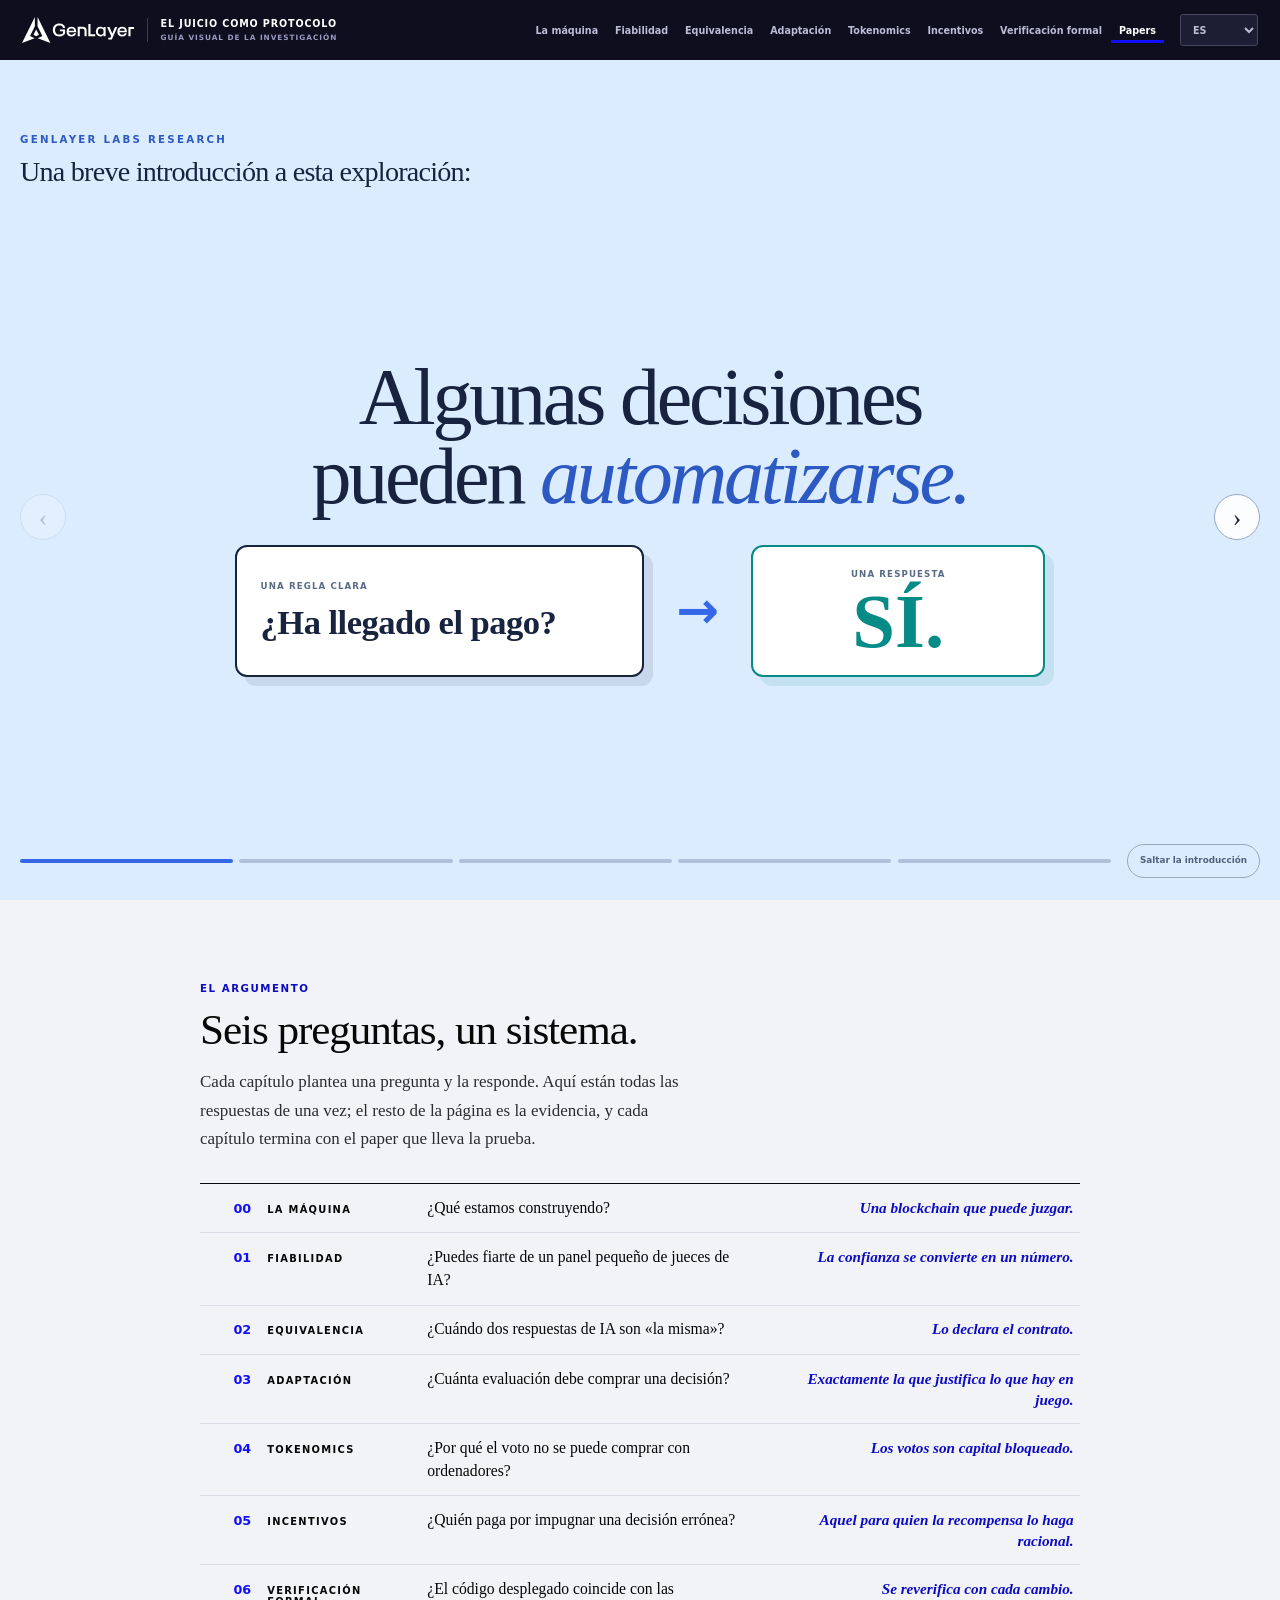
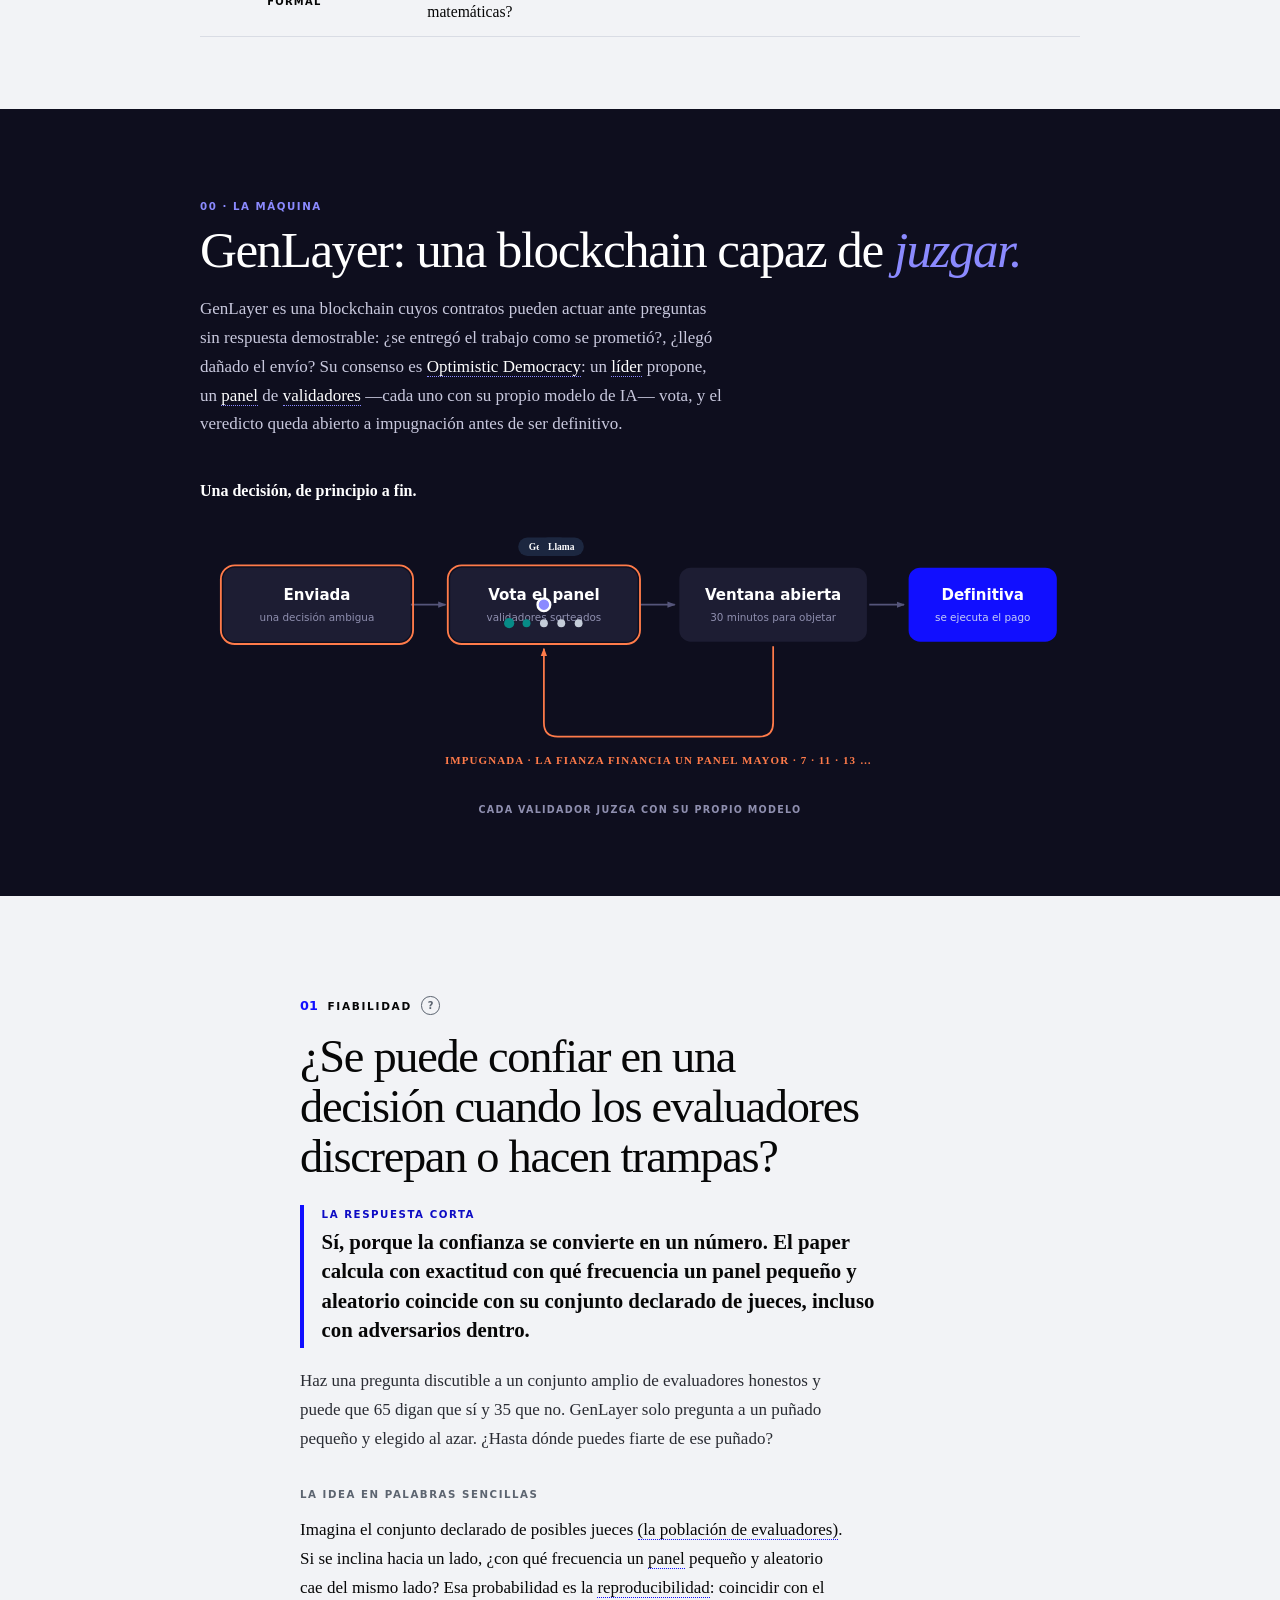
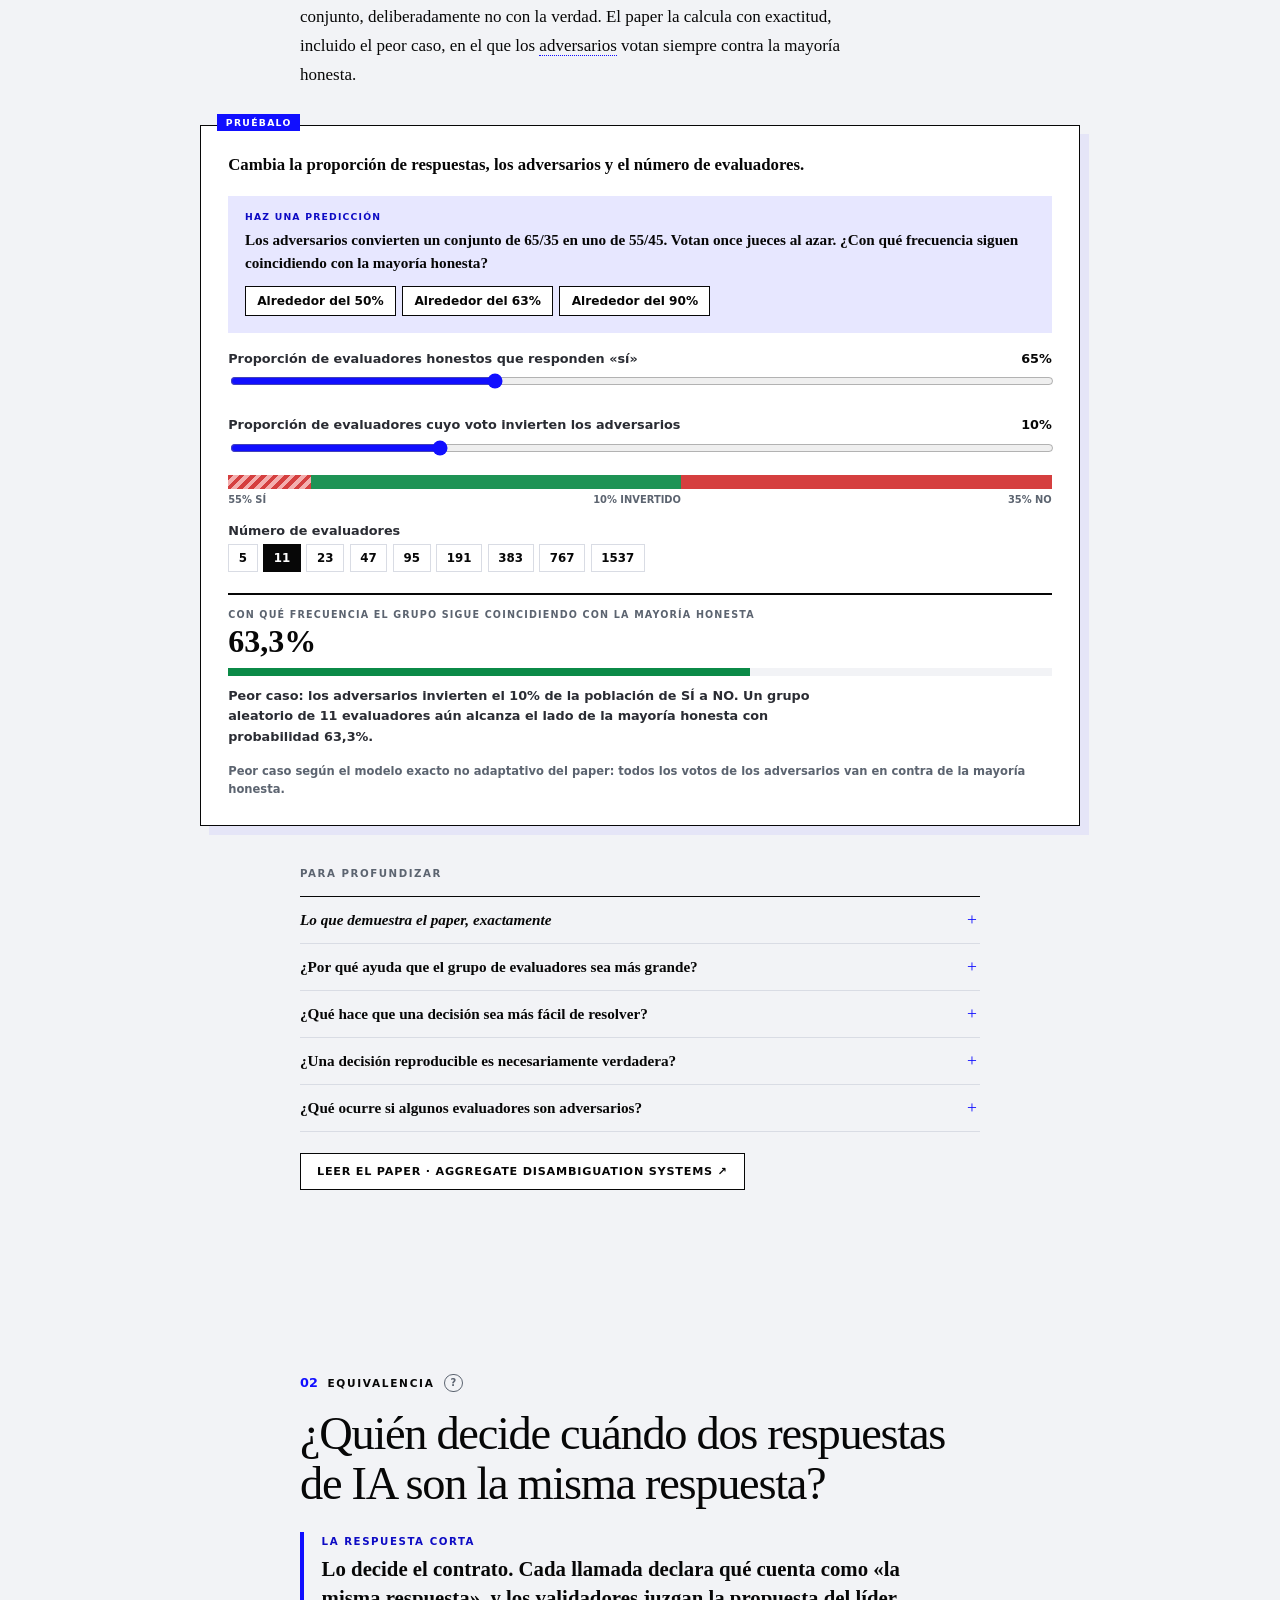
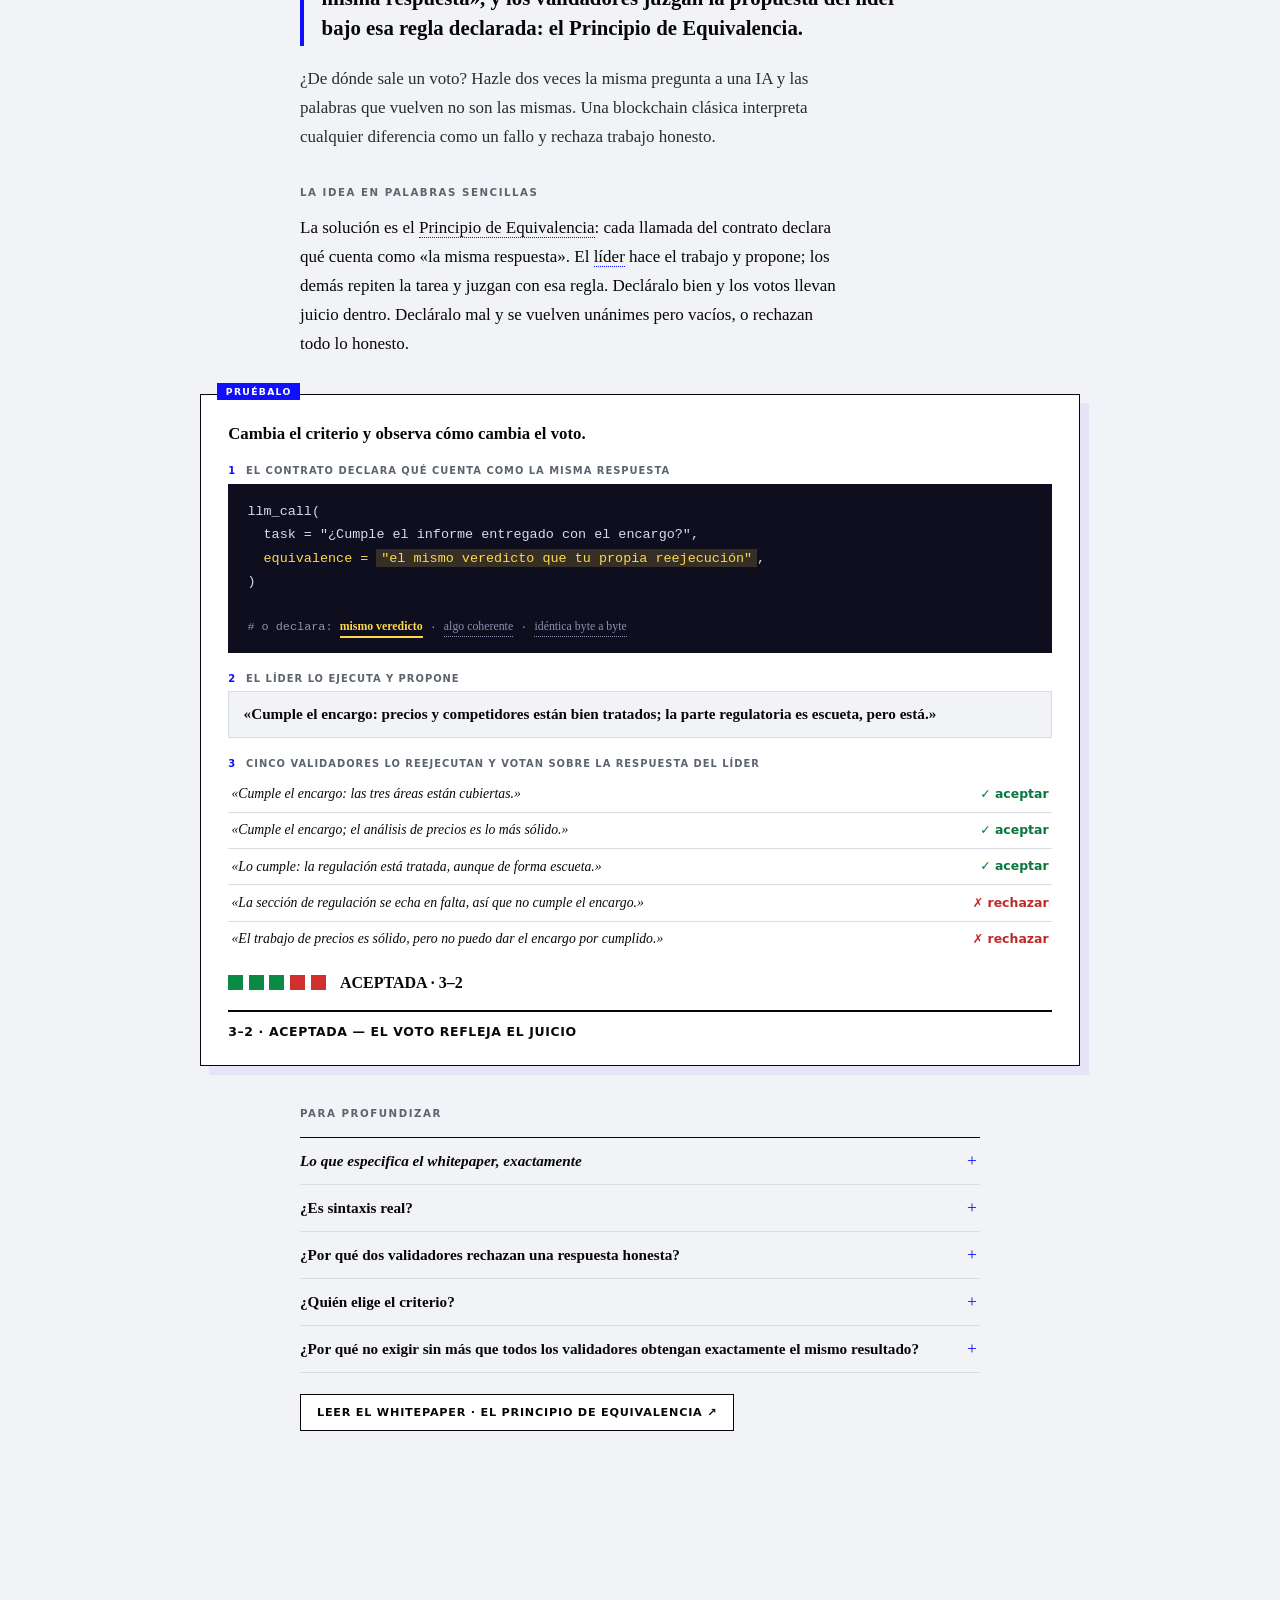
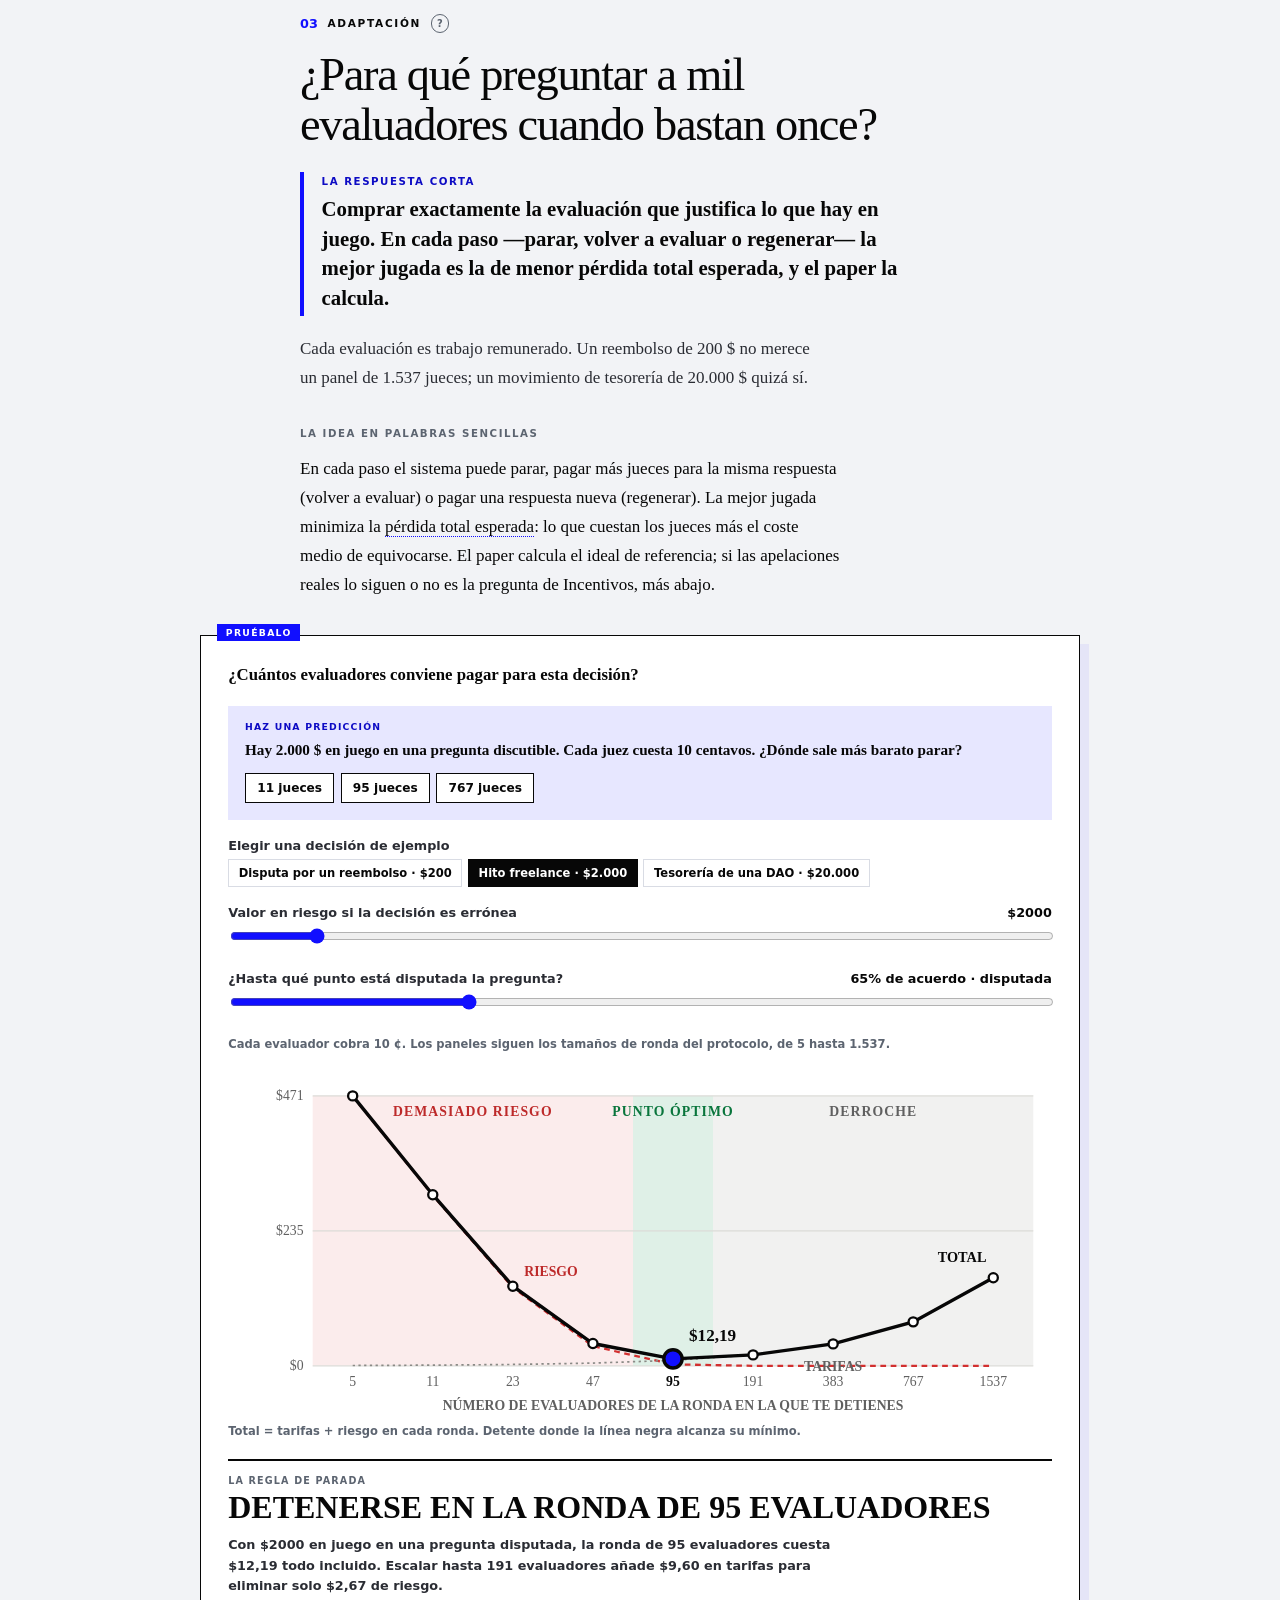
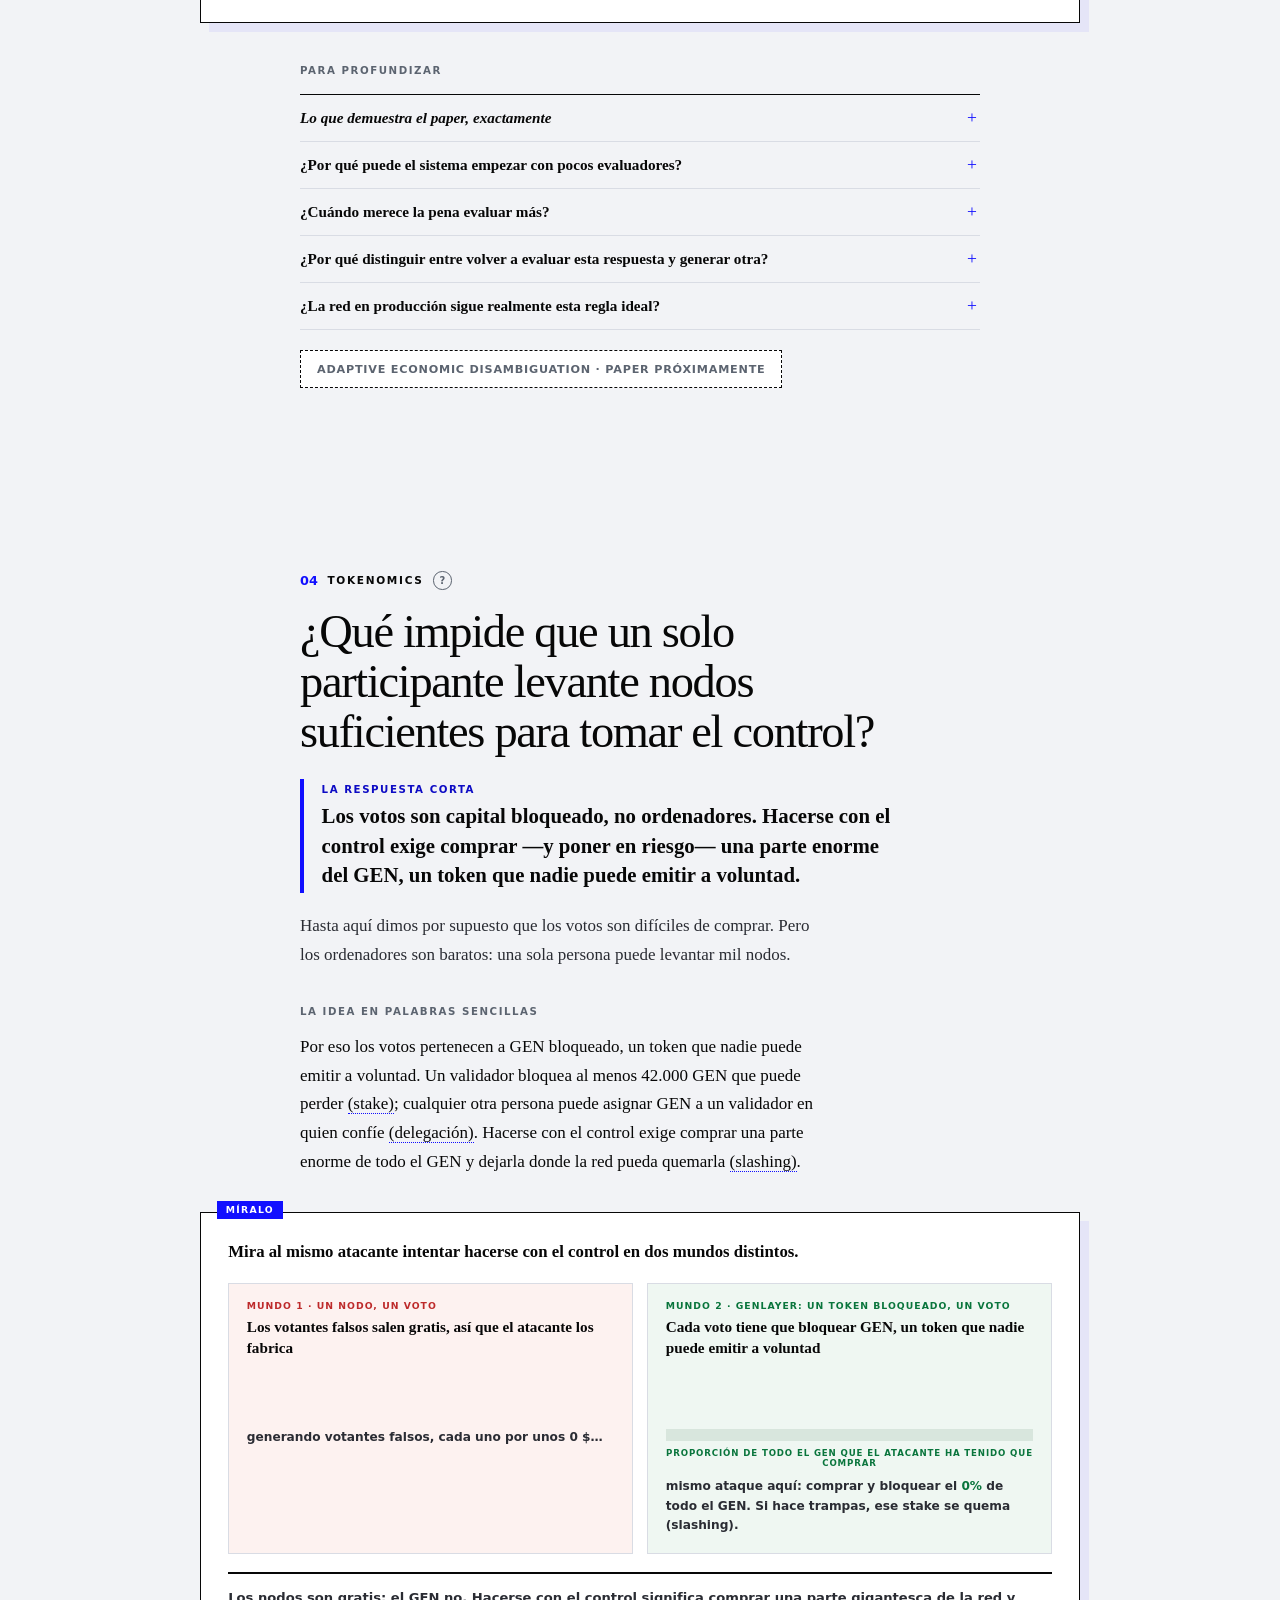
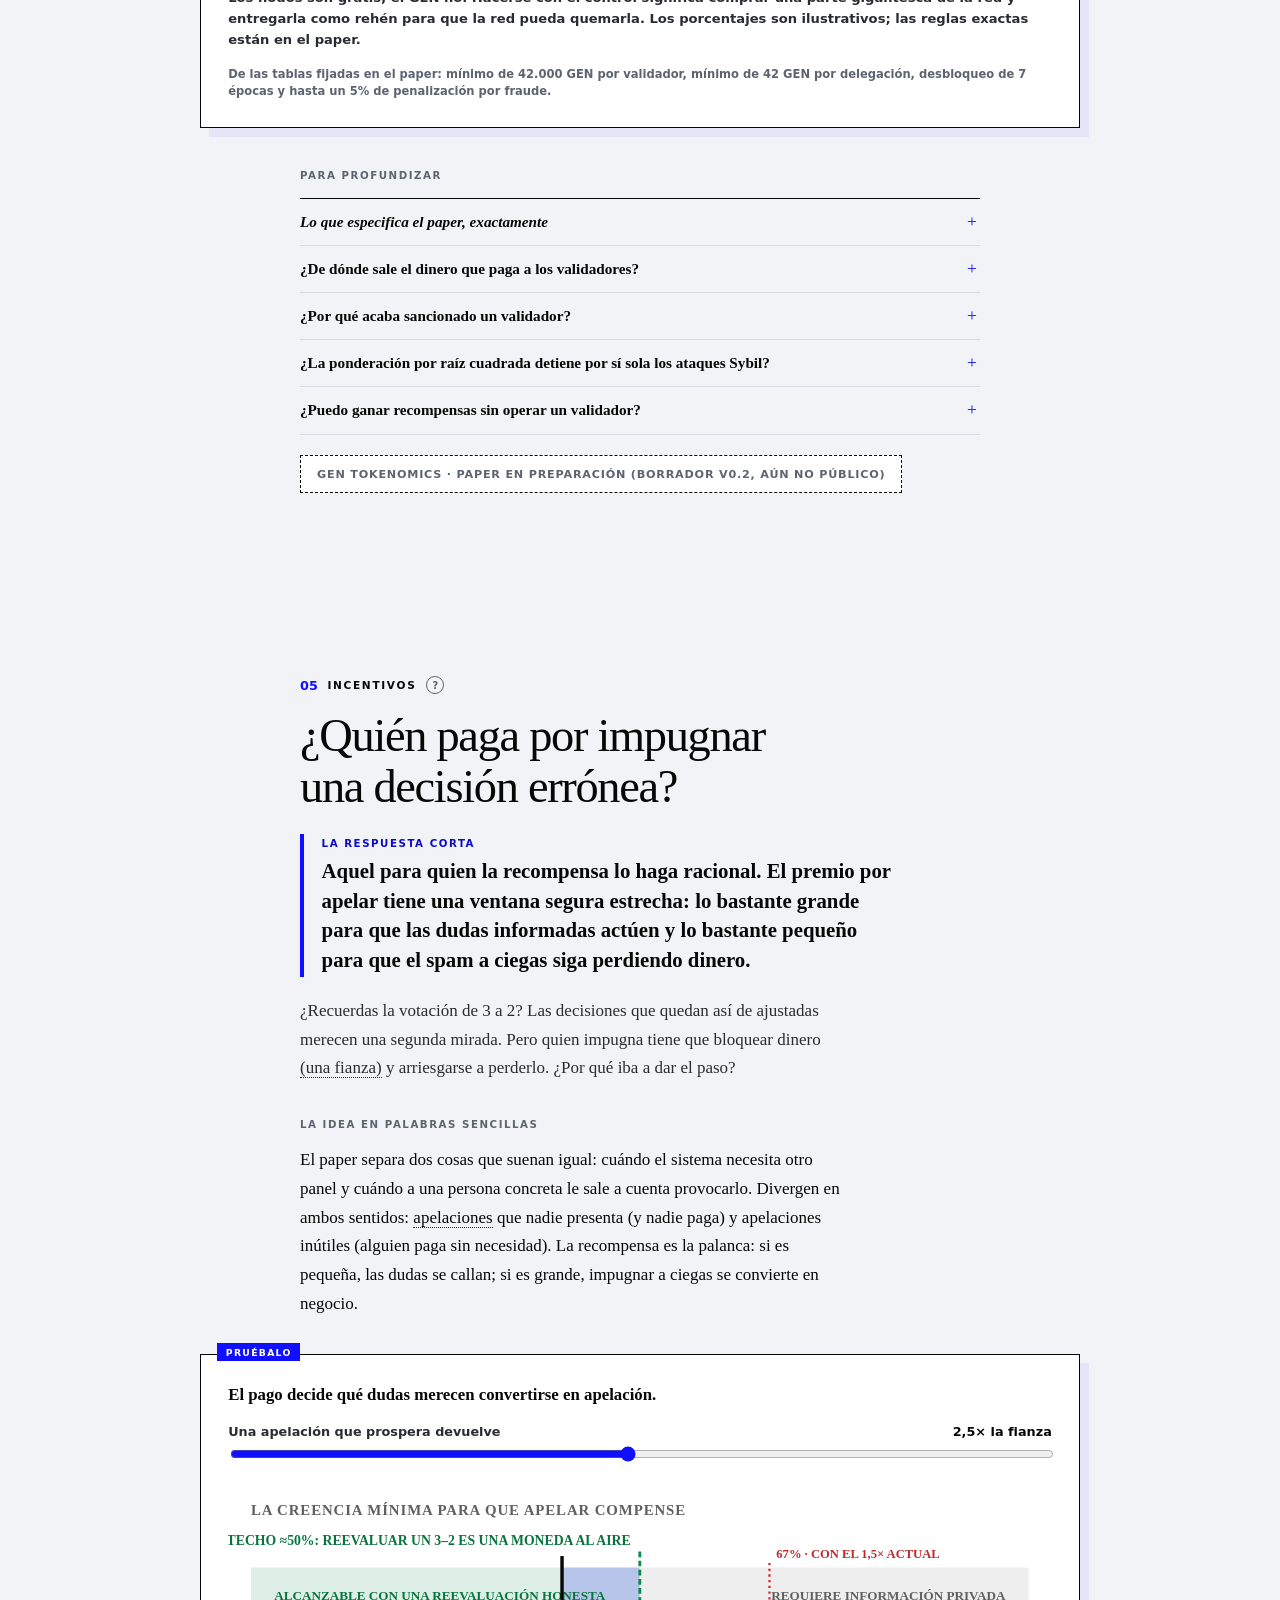
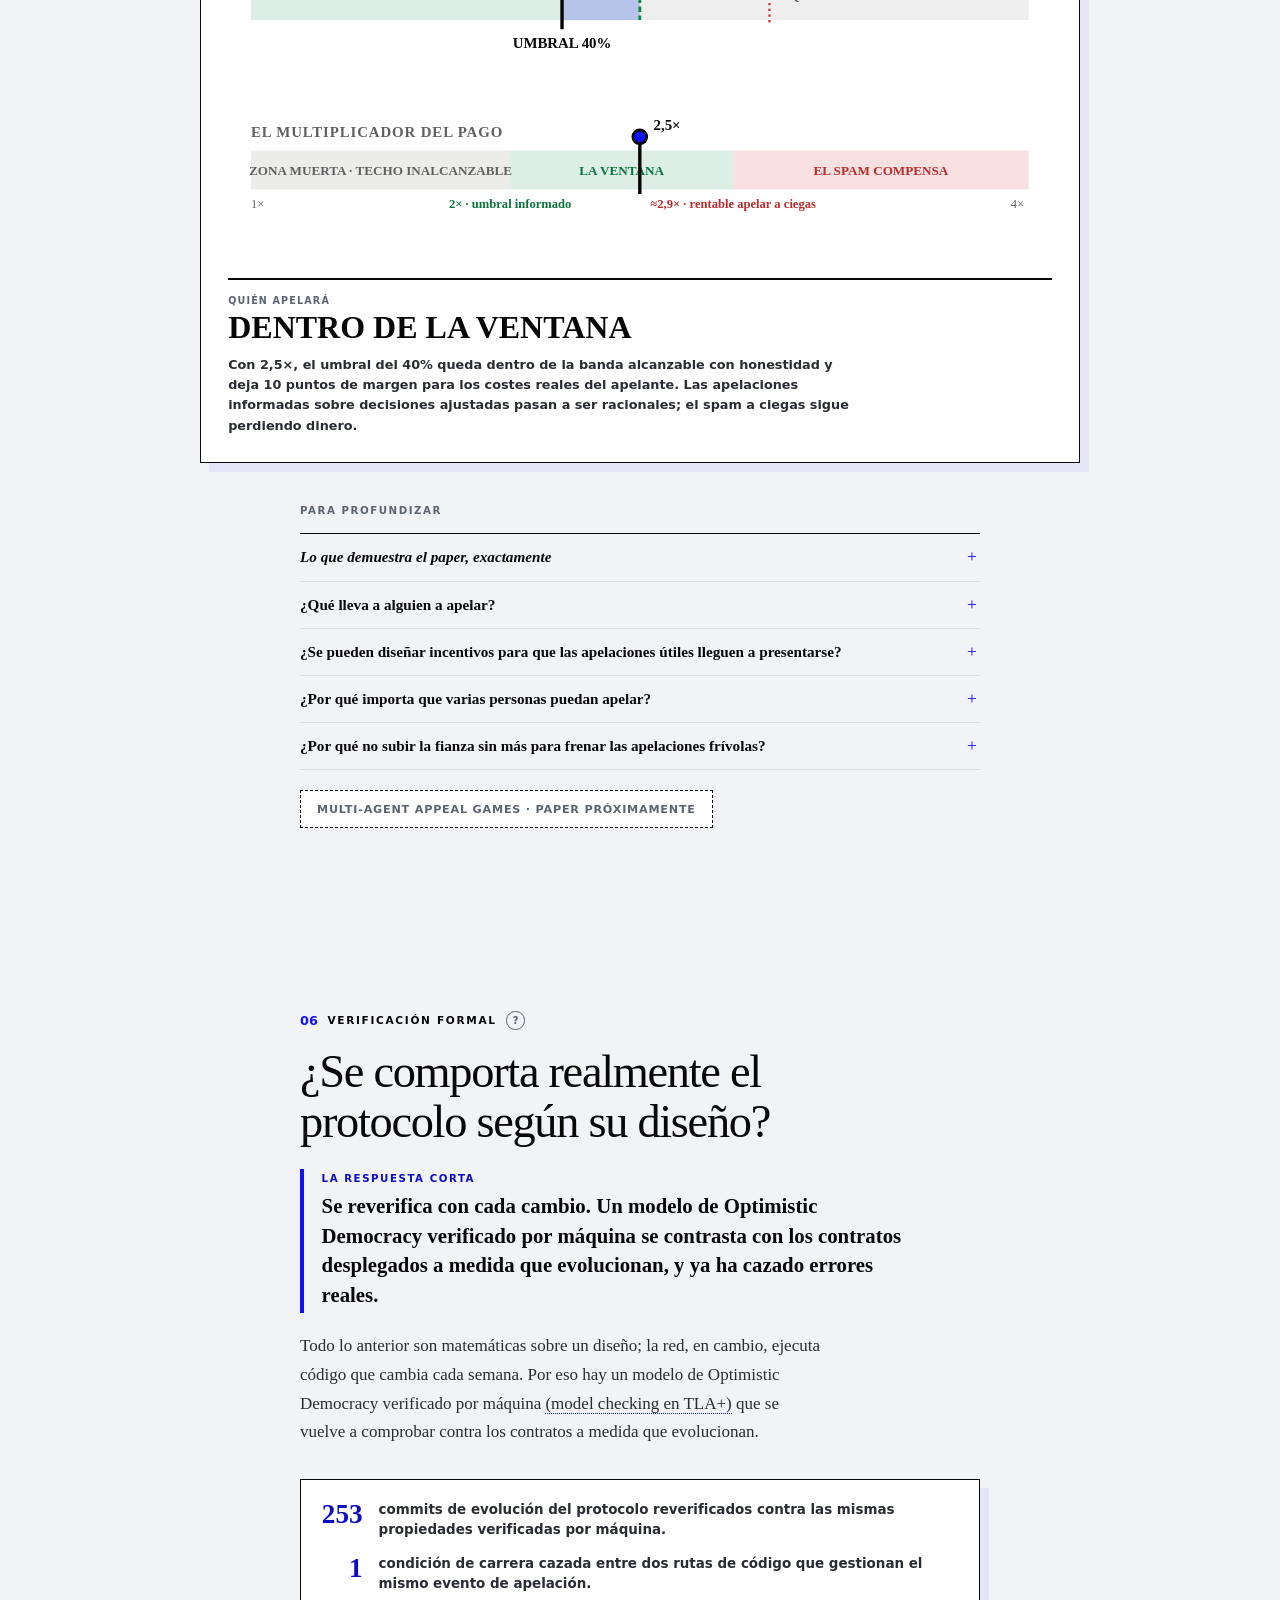
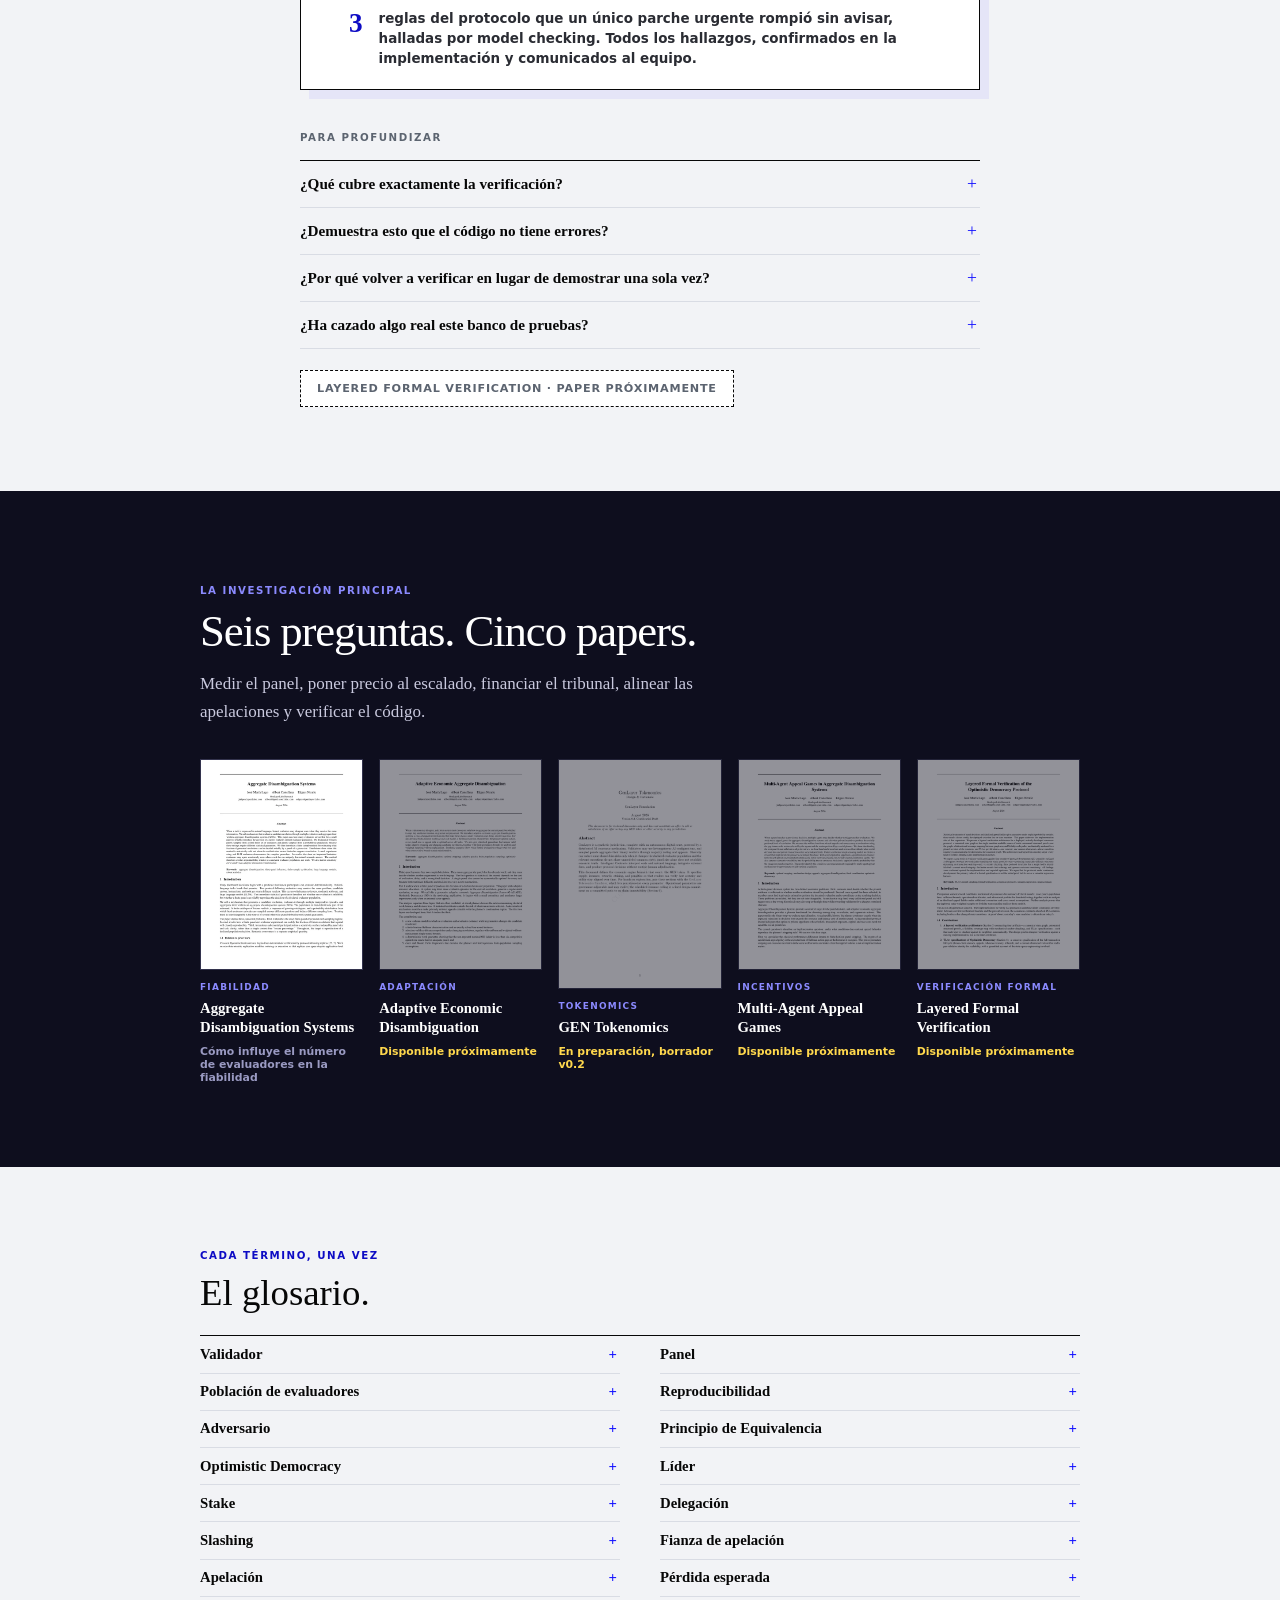
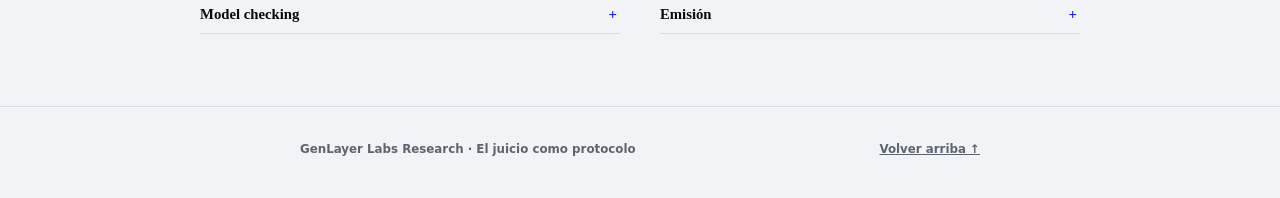
==== commit b13f7a2e: "Rename site brand to GenLayer Labs Research (source 0d36d97) Co-Authored-By: Claude Fable 5 <noreply" ====
--- a/es/index.html
+++ b/es/index.html
@@ -4,9 +4,9 @@
     <meta charset="UTF-8" />
     <meta name="viewport" content="width=device-width, initial-scale=1.0" />
     <meta name="description" content="Cómo GenLayer automatiza el juicio con IA en entornos con adversarios: medir la fiabilidad de cada decisión, ajustar la evaluación y alinear los incentivos." />
-    <meta name="author" content="GenLayer Research" />
+    <meta name="author" content="GenLayer Labs Research" />
     <meta name="robots" content="index, follow, max-image-preview:large" />
-    <title>Cómo automatizar decisiones ambiguas | GenLayer Research</title>
+    <title>Cómo automatizar decisiones ambiguas | GenLayer Labs Research</title>
     <link rel="canonical" href="https://genlayerlabs.github.io/research/es/" />
     <link rel="alternate" hreflang="en" href="https://genlayerlabs.github.io/research/" />
     <link rel="alternate" hreflang="es" href="https://genlayerlabs.github.io/research/es/" />
@@ -18,8 +18,8 @@
     <link rel="icon" href="../brand/genlayer-icon.svg?v=2" type="image/svg+xml" />
     <link rel="apple-touch-icon" href="../brand/apple-touch-icon.png" />
     <meta property="og:type" content="website" />
-    <meta property="og:site_name" content="GenLayer Research" />
-    <meta property="og:title" content="Cómo automatizar decisiones ambiguas | GenLayer Research" />
+    <meta property="og:site_name" content="GenLayer Labs Research" />
+    <meta property="og:title" content="Cómo automatizar decisiones ambiguas | GenLayer Labs Research" />
     <meta property="og:description" content="Cómo GenLayer automatiza el juicio con IA en entornos con adversarios: medir la fiabilidad de cada decisión, ajustar la evaluación y alinear los incentivos." />
     <meta property="og:url" content="https://genlayerlabs.github.io/research/es/" />
     <meta property="og:locale" content="es_ES" />
@@ -28,7 +28,7 @@
     <meta property="og:image:height" content="630" />
     <meta property="og:image:alt" content="Aggregate Disambiguation Systems: guía visual de la investigación de GenLayer" />
     <meta name="twitter:card" content="summary_large_image" />
-    <meta name="twitter:title" content="Cómo automatizar decisiones ambiguas | GenLayer Research" />
+    <meta name="twitter:title" content="Cómo automatizar decisiones ambiguas | GenLayer Labs Research" />
     <meta name="twitter:description" content="Cómo GenLayer automatiza el juicio con IA en entornos con adversarios: medir la fiabilidad de cada decisión, ajustar la evaluación y alinear los incentivos." />
     <meta name="twitter:image" content="https://genlayerlabs.github.io/research/brand/aggregate-disambiguation-social.png" />
     <meta name="twitter:image:alt" content="Aggregate Disambiguation Systems: guía visual de la investigación de GenLayer" />
@@ -69,7 +69,7 @@
             "@type": "WebSite",
             "@id": "https://genlayerlabs.github.io/research/#website",
             "url": "https://genlayerlabs.github.io/research/",
-            "name": "GenLayer Research",
+            "name": "GenLayer Labs Research",
             "publisher": {
               "@id": "https://genlayer.com/#organization"
             },
@@ -85,7 +85,7 @@
             "@type": "CollectionPage",
             "@id": "https://genlayerlabs.github.io/research/es/#guide",
             "url": "https://genlayerlabs.github.io/research/es/",
-            "name": "Cómo automatizar decisiones ambiguas | GenLayer Research",
+            "name": "Cómo automatizar decisiones ambiguas | GenLayer Labs Research",
             "description": "Cómo GenLayer automatiza el juicio con IA en entornos con adversarios: medir la fiabilidad de cada decisión, ajustar la evaluación y alinear los incentivos.",
             "isPartOf": {
               "@id": "https://genlayerlabs.github.io/research/#website"
@@ -383,8 +383,8 @@
         ]
       }
     </script>
-    <link rel="stylesheet" href="../bridge-compact.css?v=mtiminm3" />
-    <link rel="stylesheet" href="../bridge-critical.css?v=mtiminm3" />
+    <link rel="stylesheet" href="../bridge-compact.css?v=mtiohcvh" />
+    <link rel="stylesheet" href="../bridge-critical.css?v=mtiohcvh" />
   </head>
   <body>
 
@@ -409,7 +409,7 @@
 
   <section class="bi-onboard critical-onboard" aria-label="Por qué juzgar lo ambiguo necesita un sistema">
     <div class="bi-overview">
-      <p class="bi-overview-kicker">GENLAYER RESEARCH</p>
+      <p class="bi-overview-kicker">GENLAYER LABS RESEARCH</p>
       <p class="bi-overview-title">Una breve introducción a esta exploración:</p>
     </div>
     <div class="bi-stage">
@@ -806,7 +806,7 @@
 </main>
 
 <footer>
-  <div class="spine"><span>GenLayerLabs Research · El juicio como protocolo</span><a href="#top">Volver arriba ↑</a></div>
+  <div class="spine"><span>GenLayer Labs Research · El juicio como protocolo</span><a href="#top">Volver arriba ↑</a></div>
 </footer>
 
     <script>
@@ -1258,6 +1258,6 @@
       } else cycle();
     })();
     </script>
-    <script src="../bridge-critical.js?v=mtiminm3"></script>
+    <script src="../bridge-critical.js?v=mtiohcvh"></script>
   </body>
 </html>
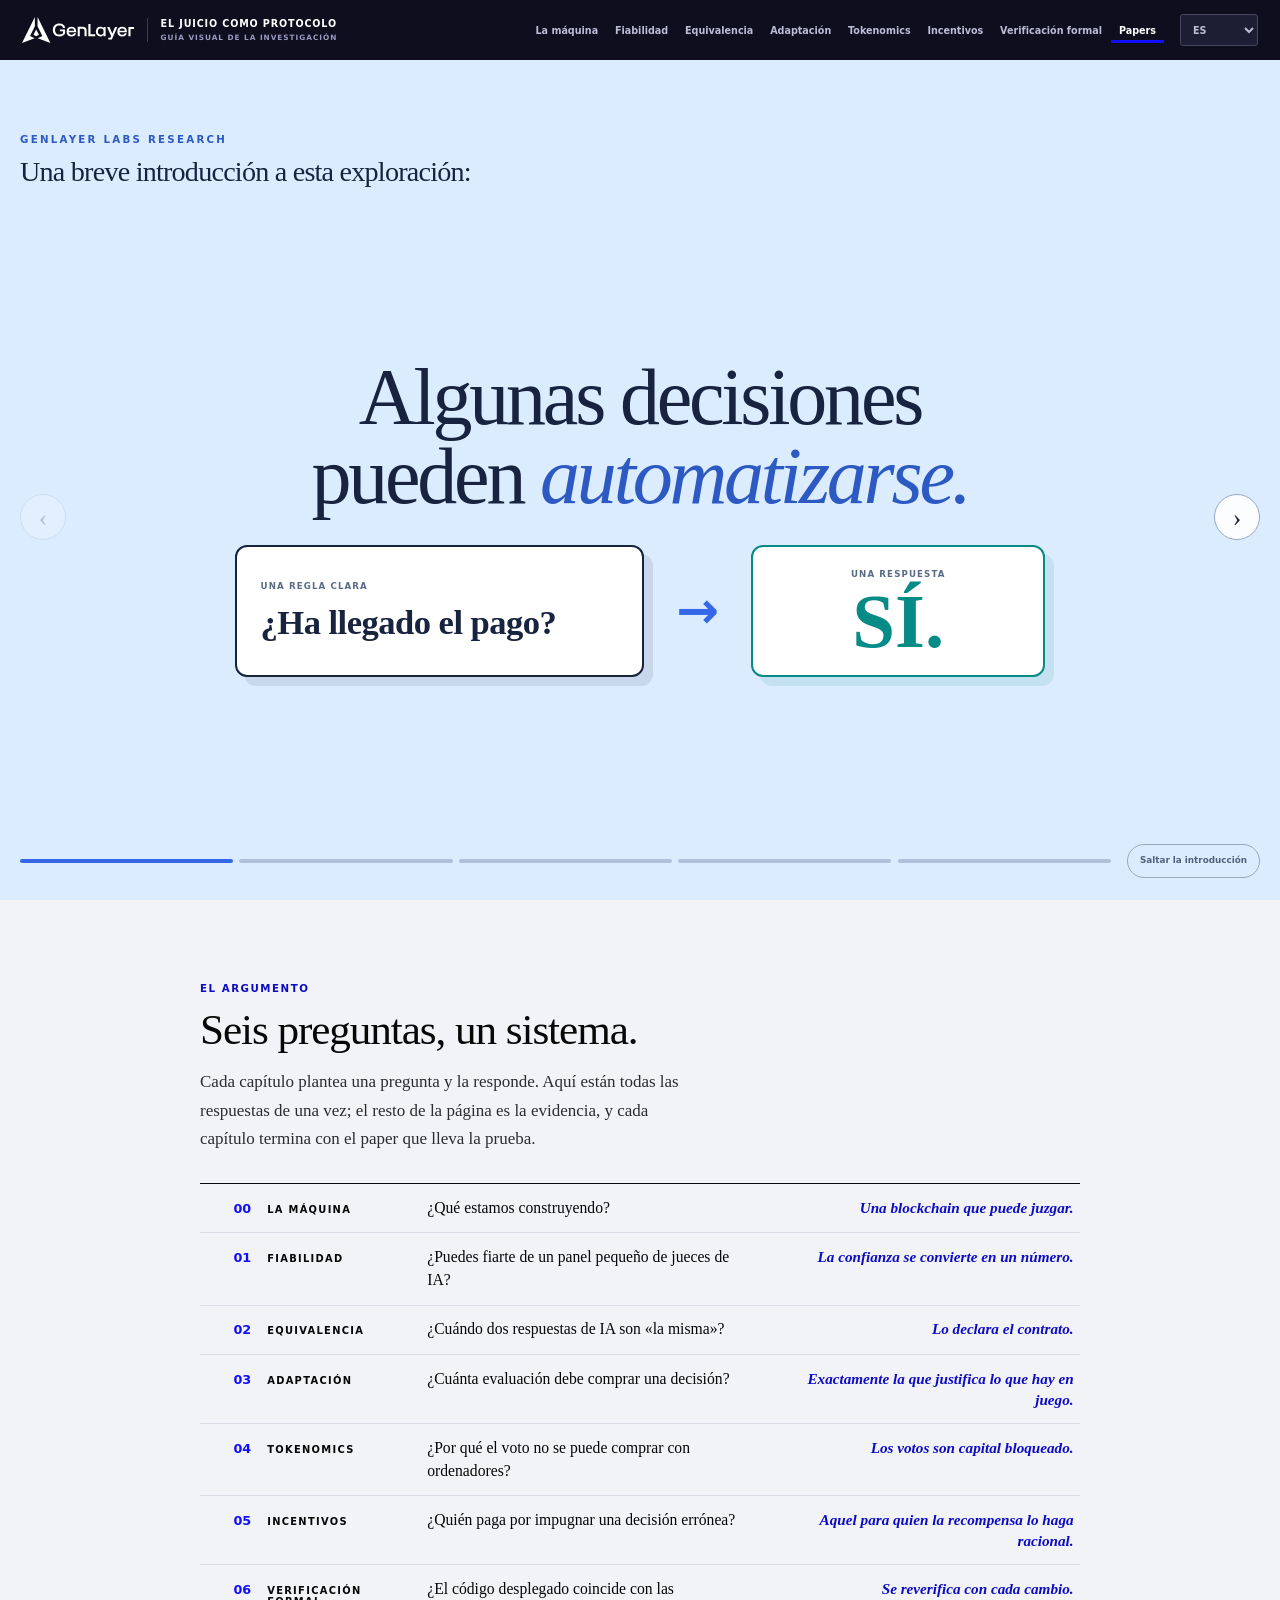
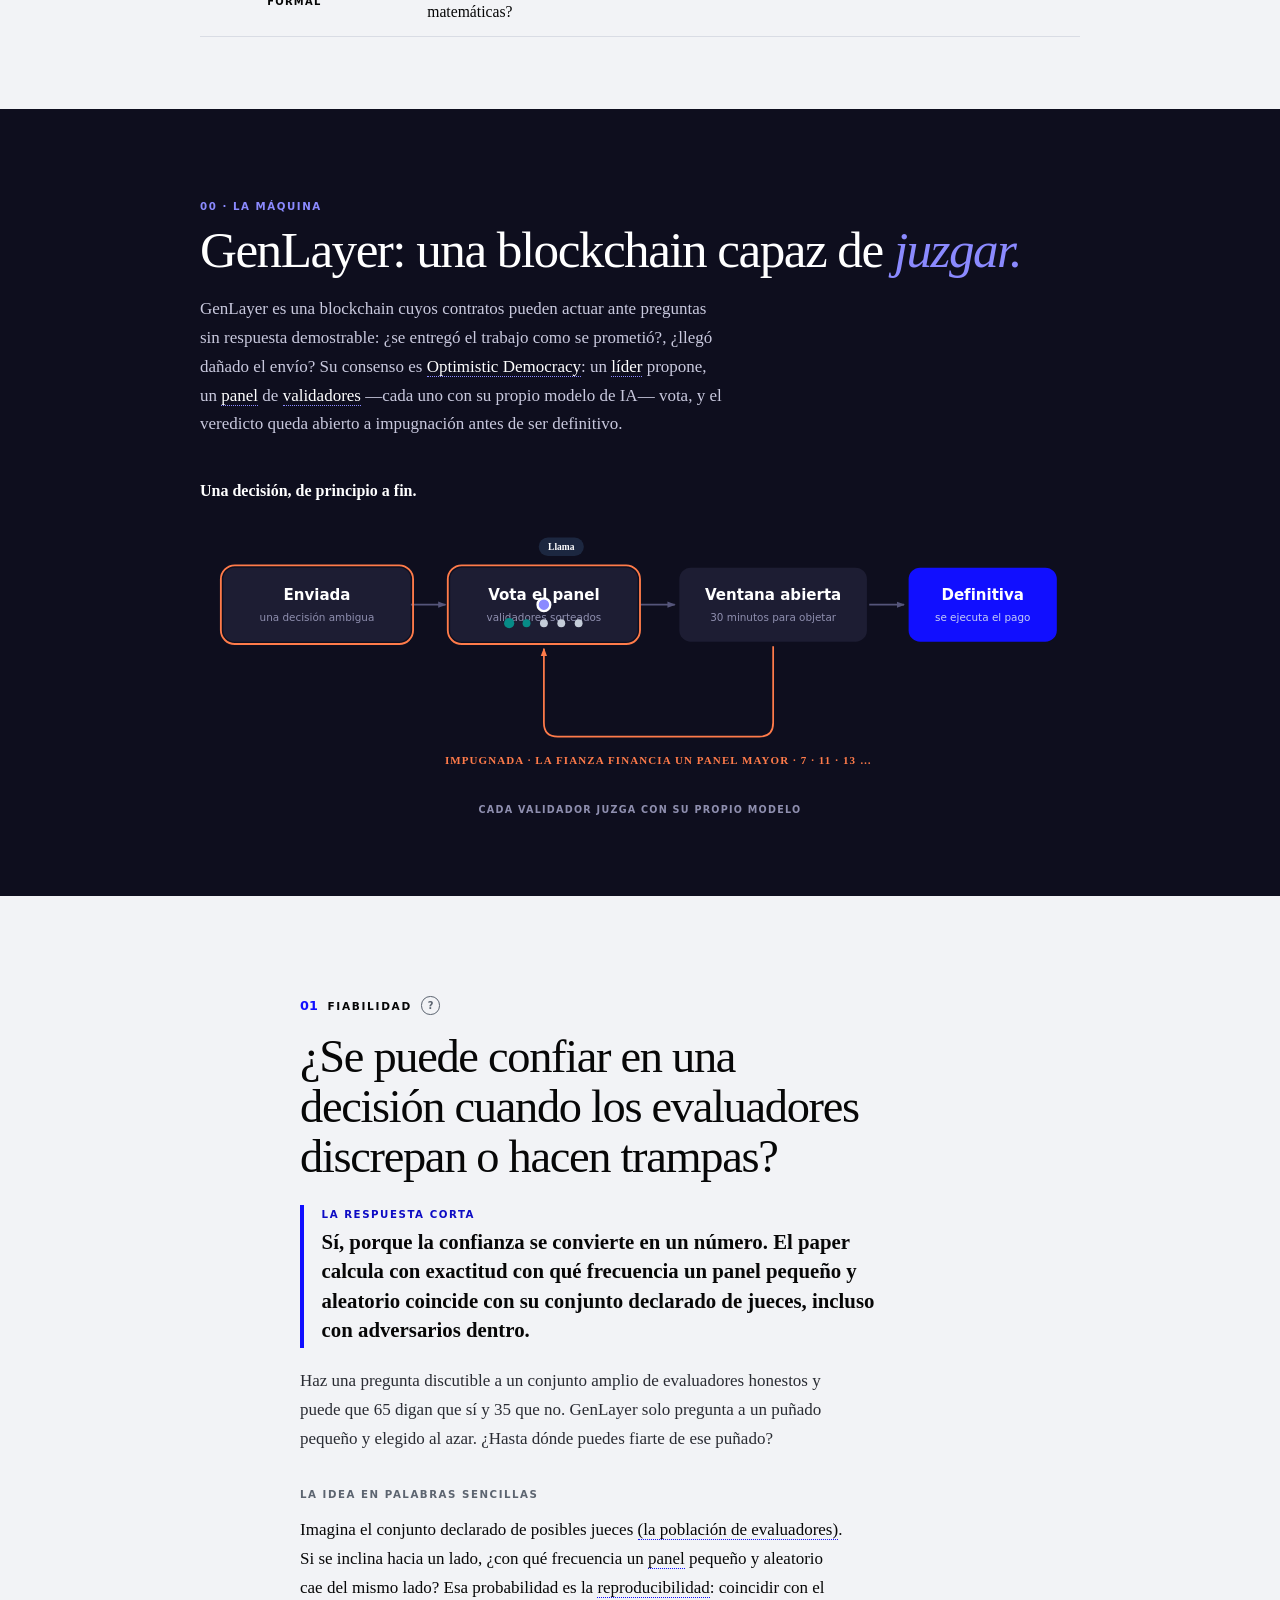
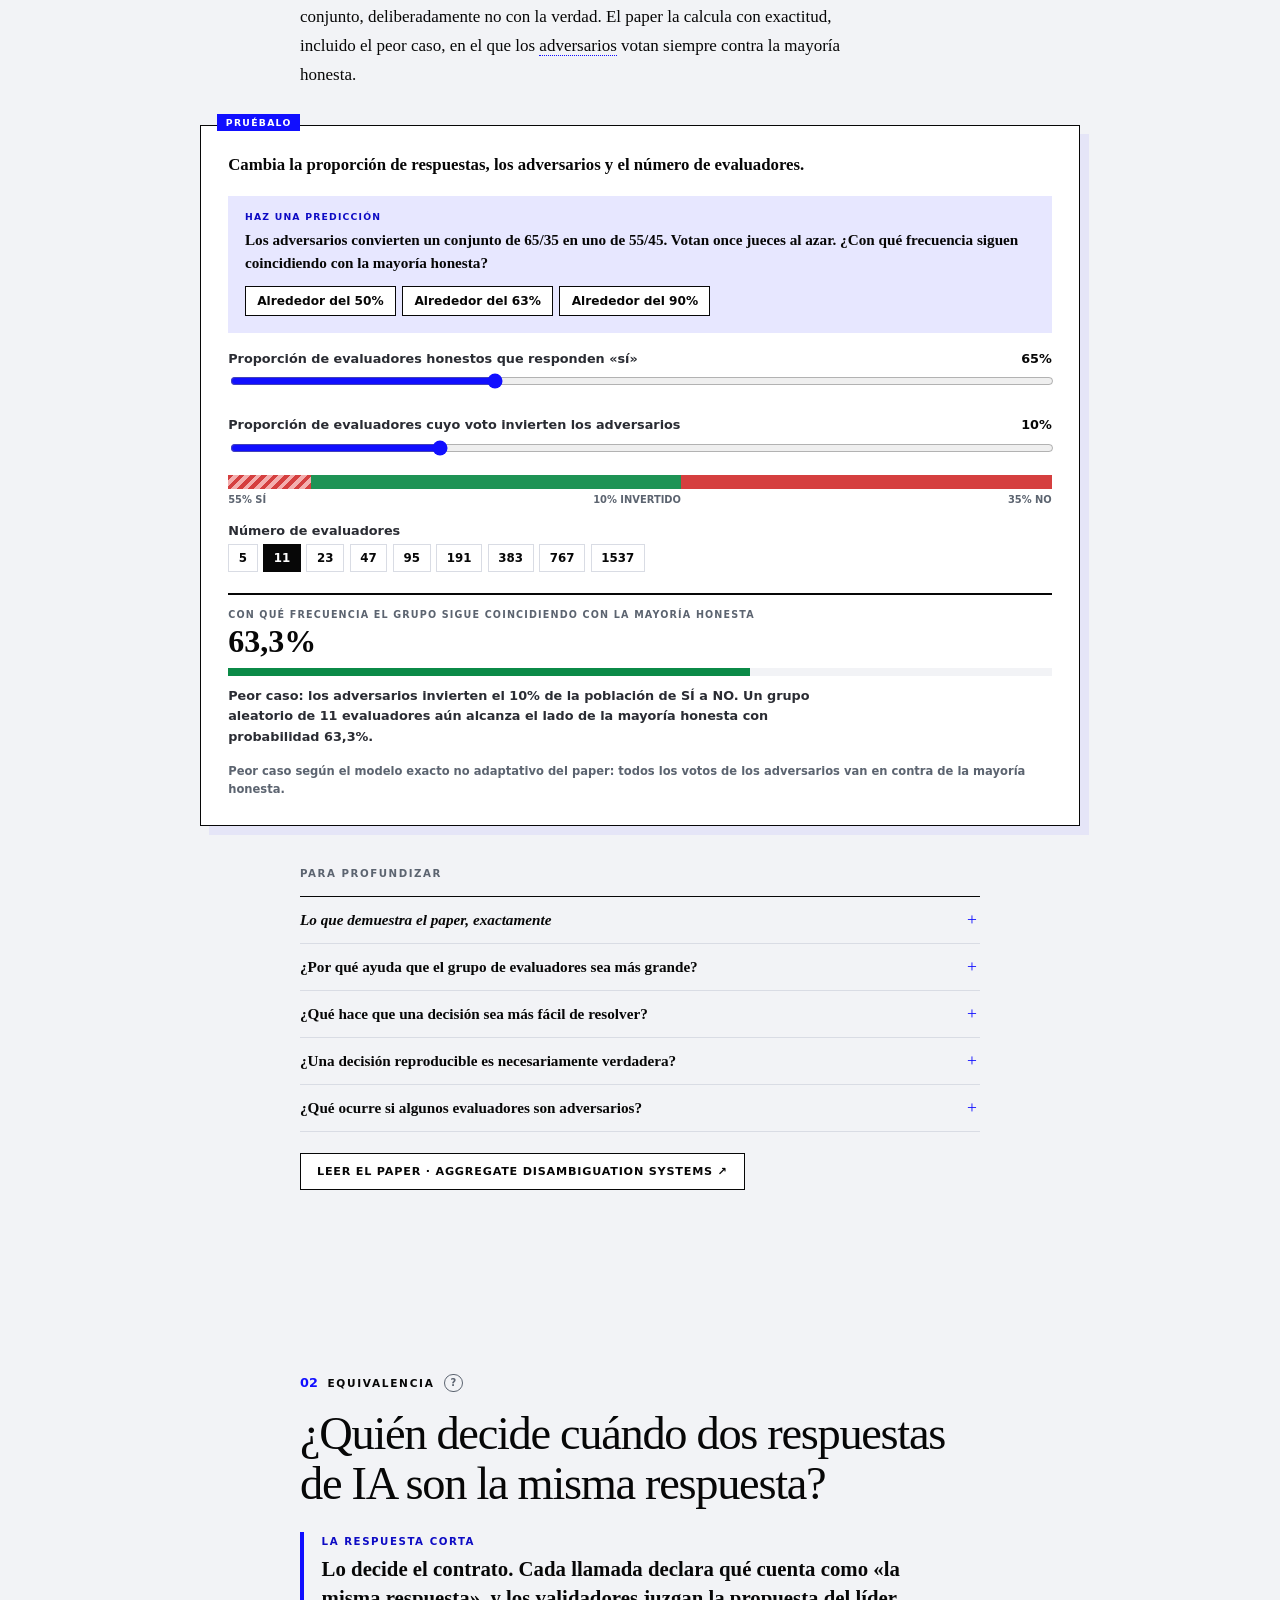
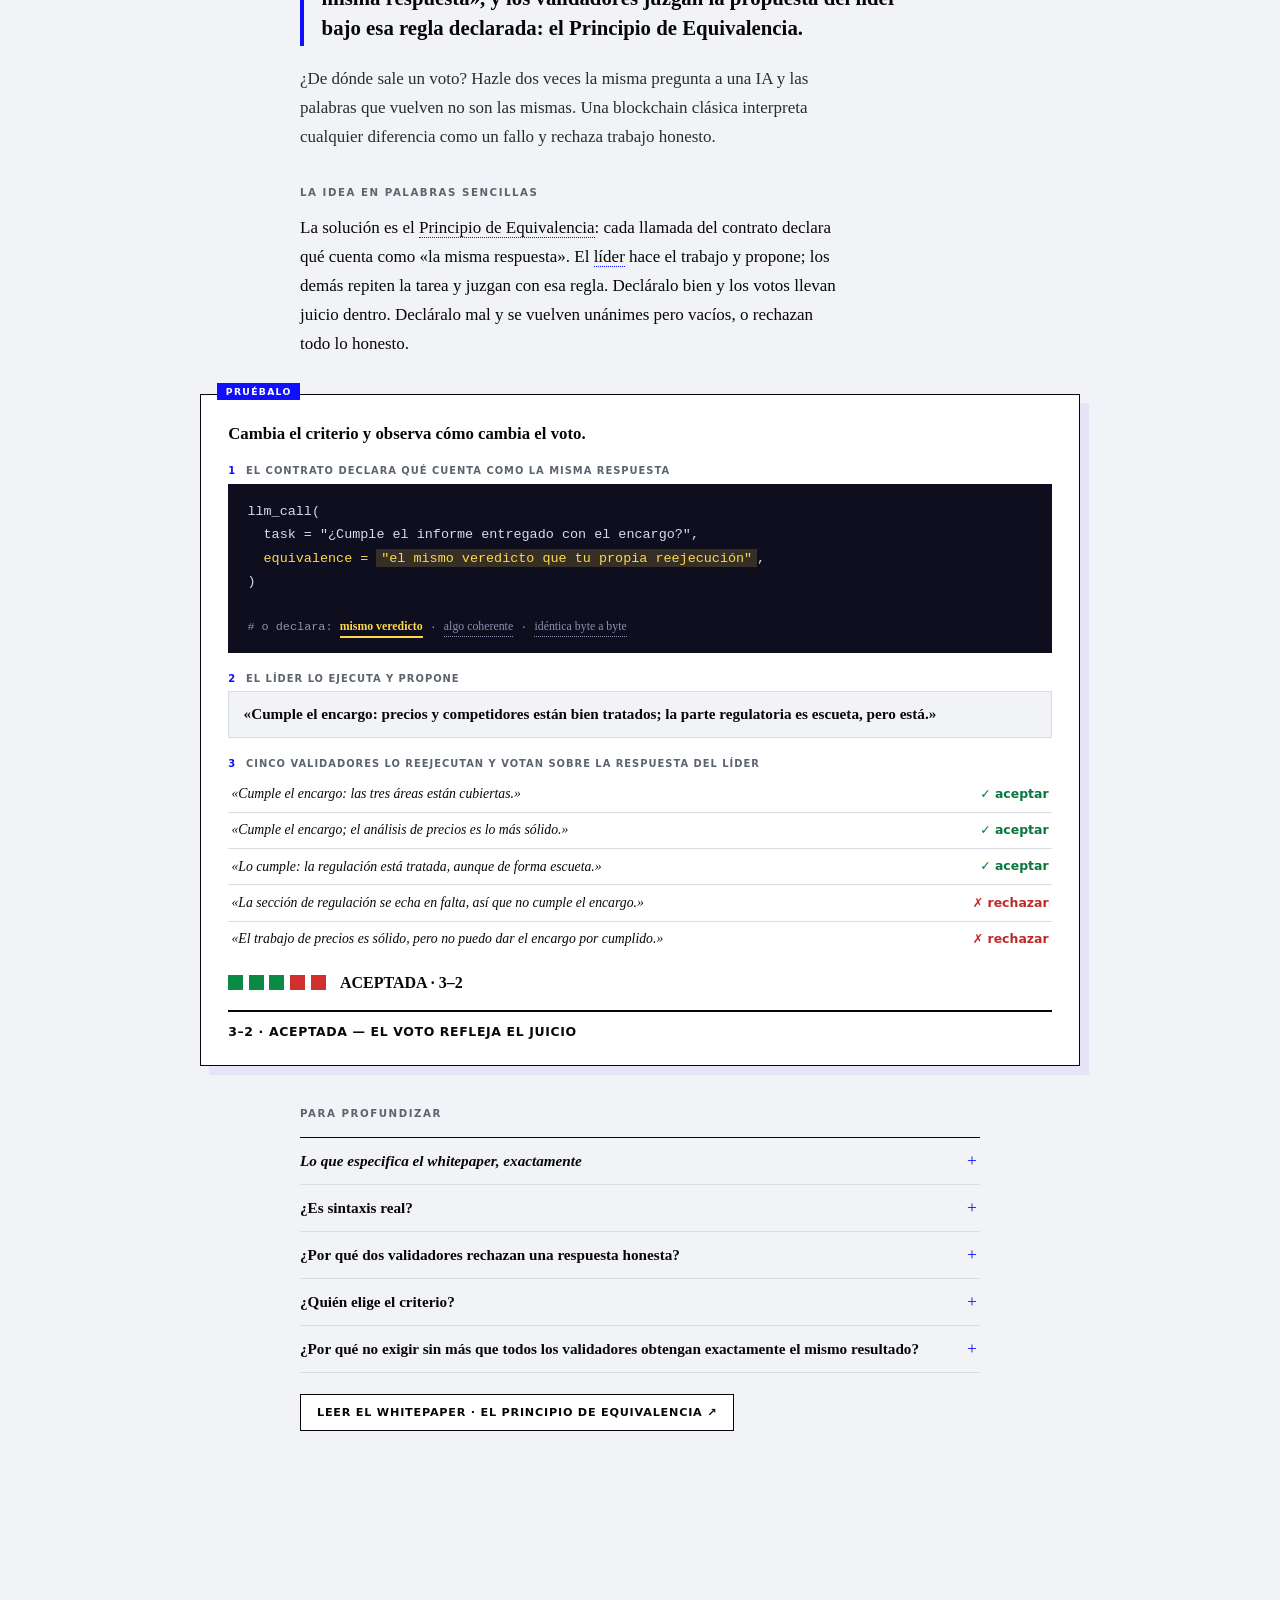
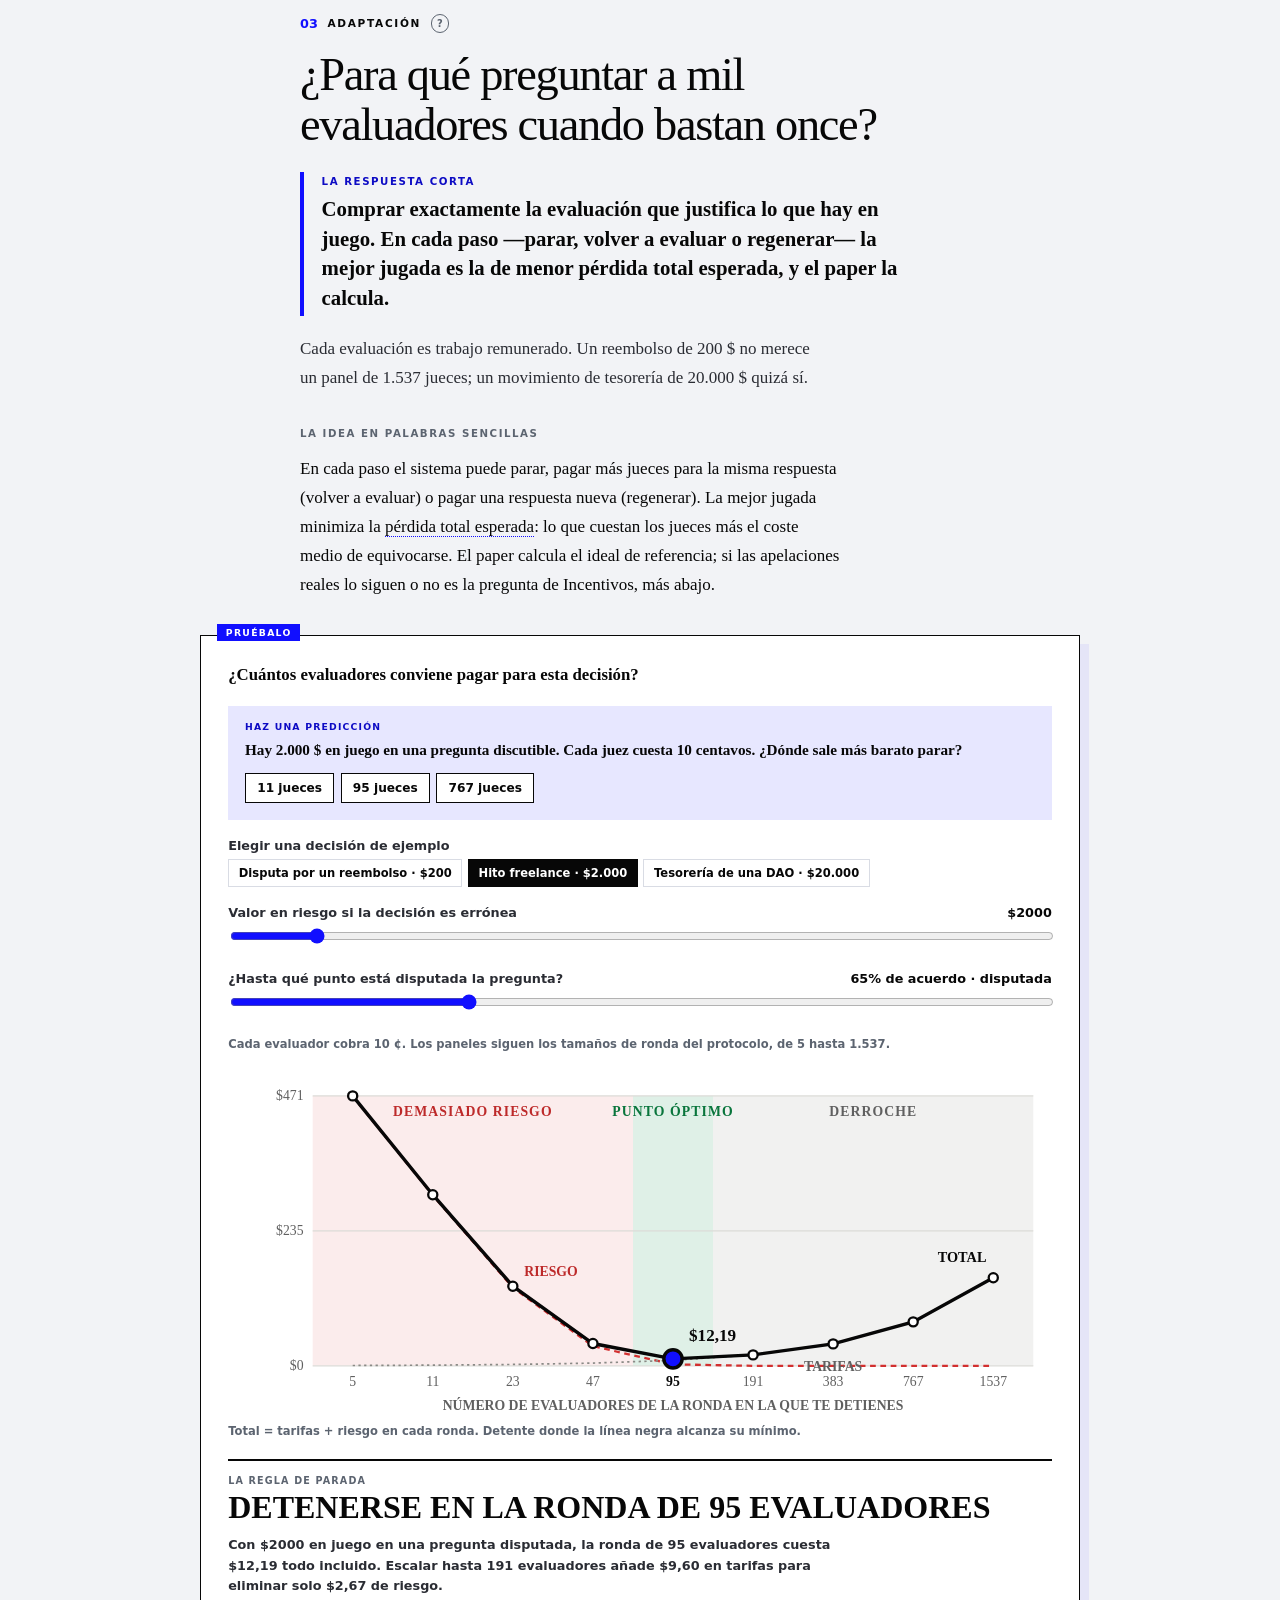
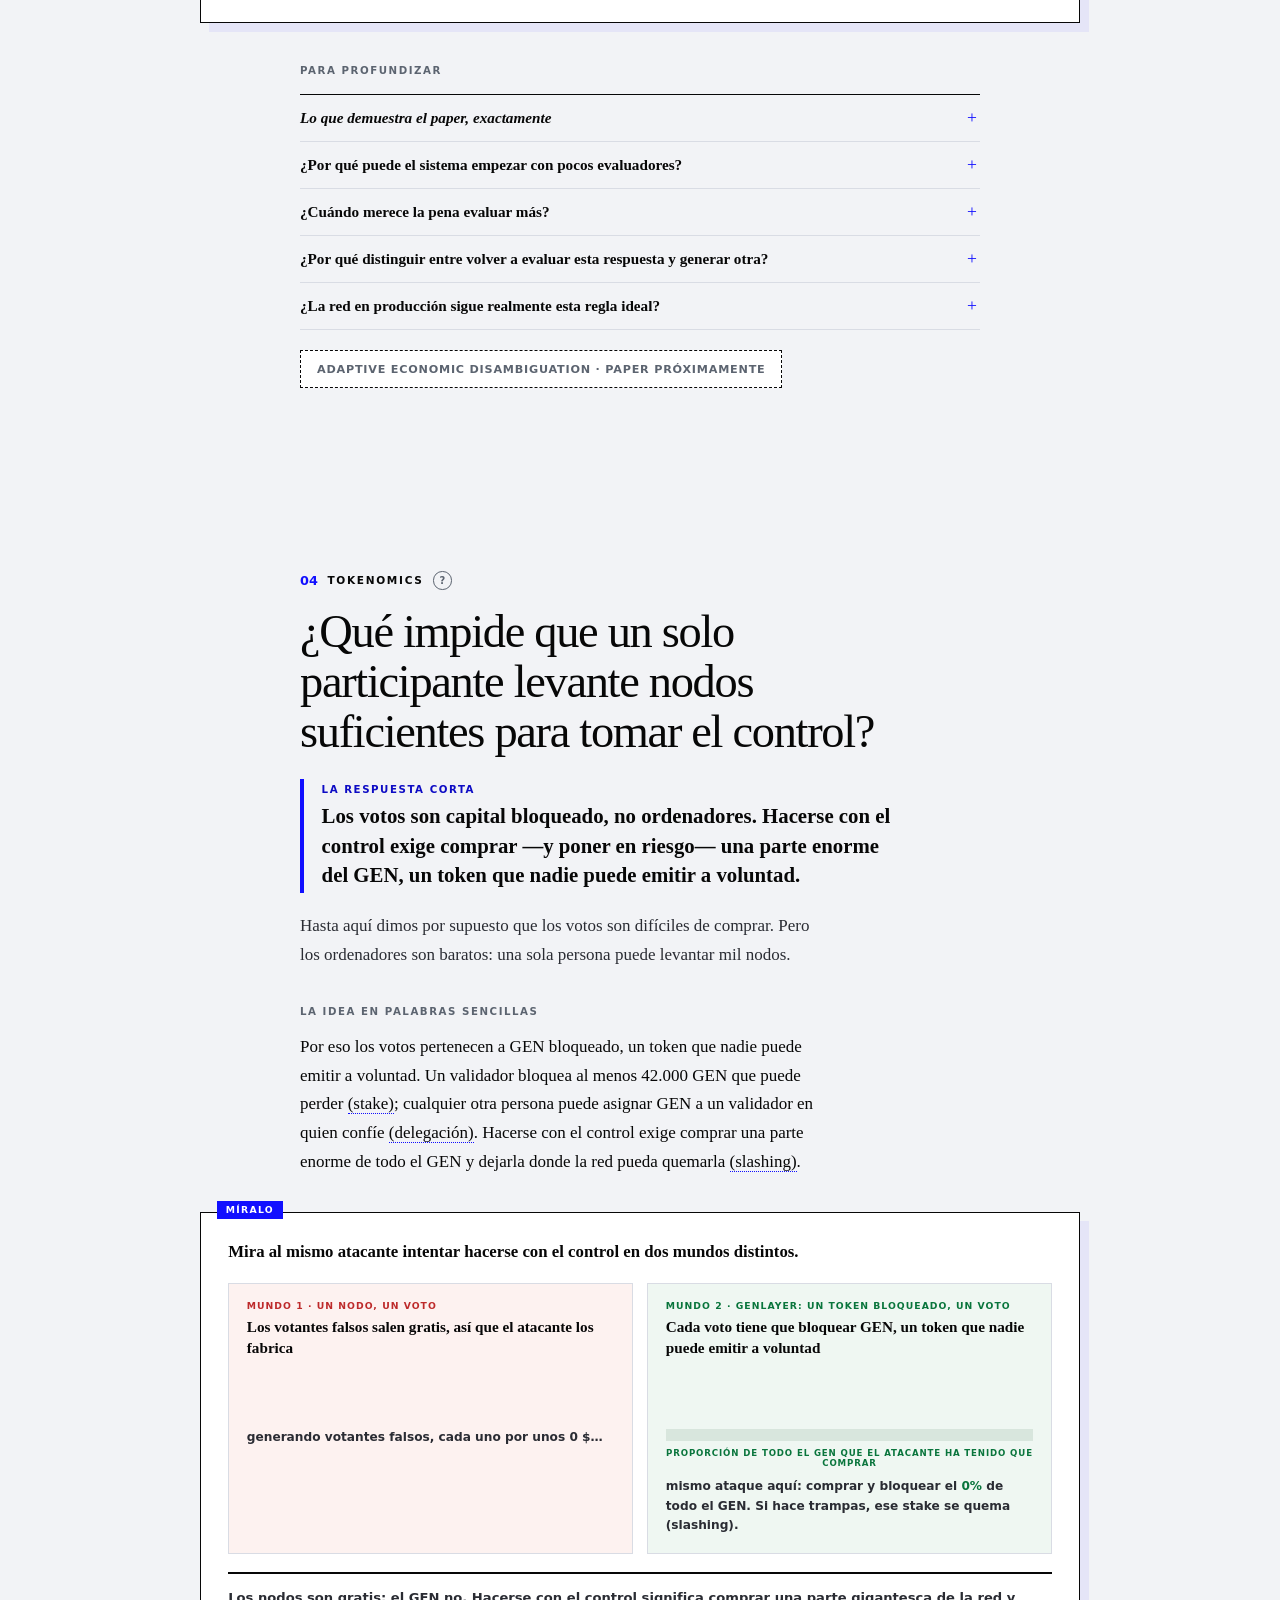
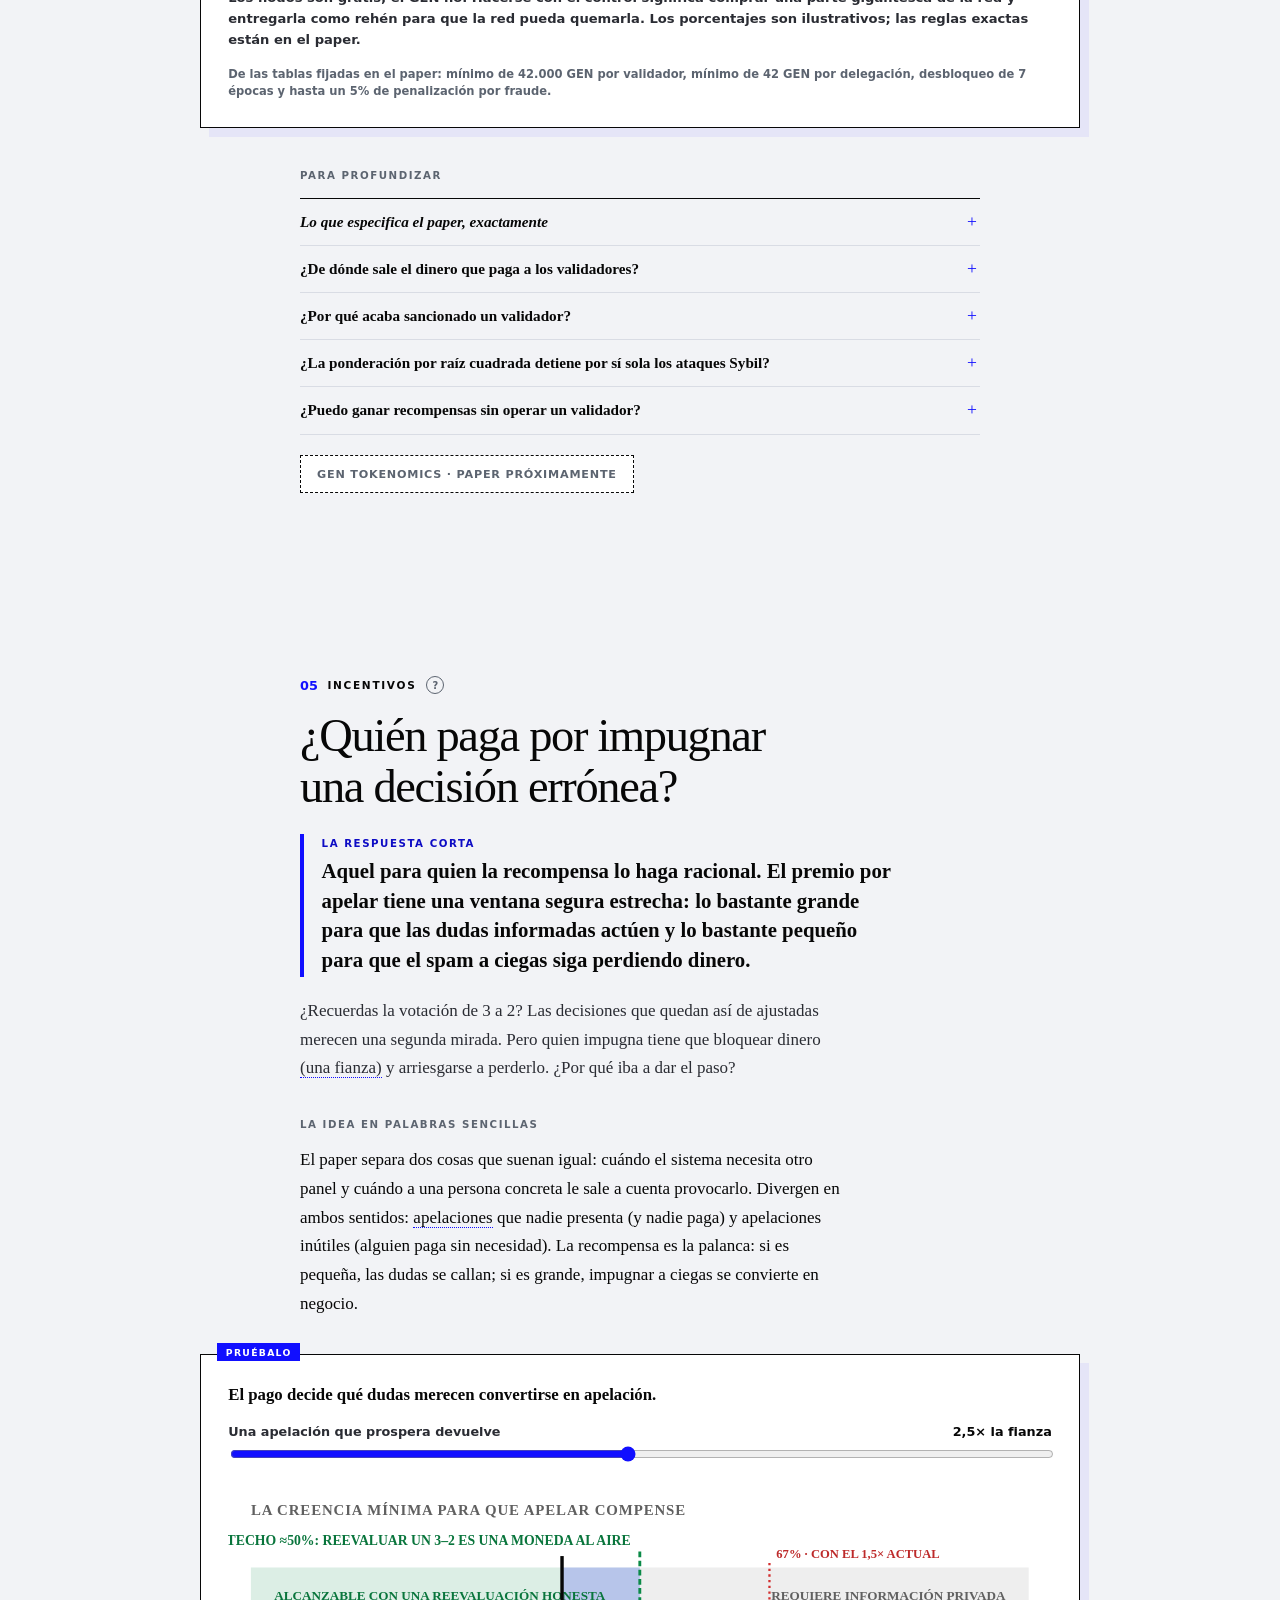
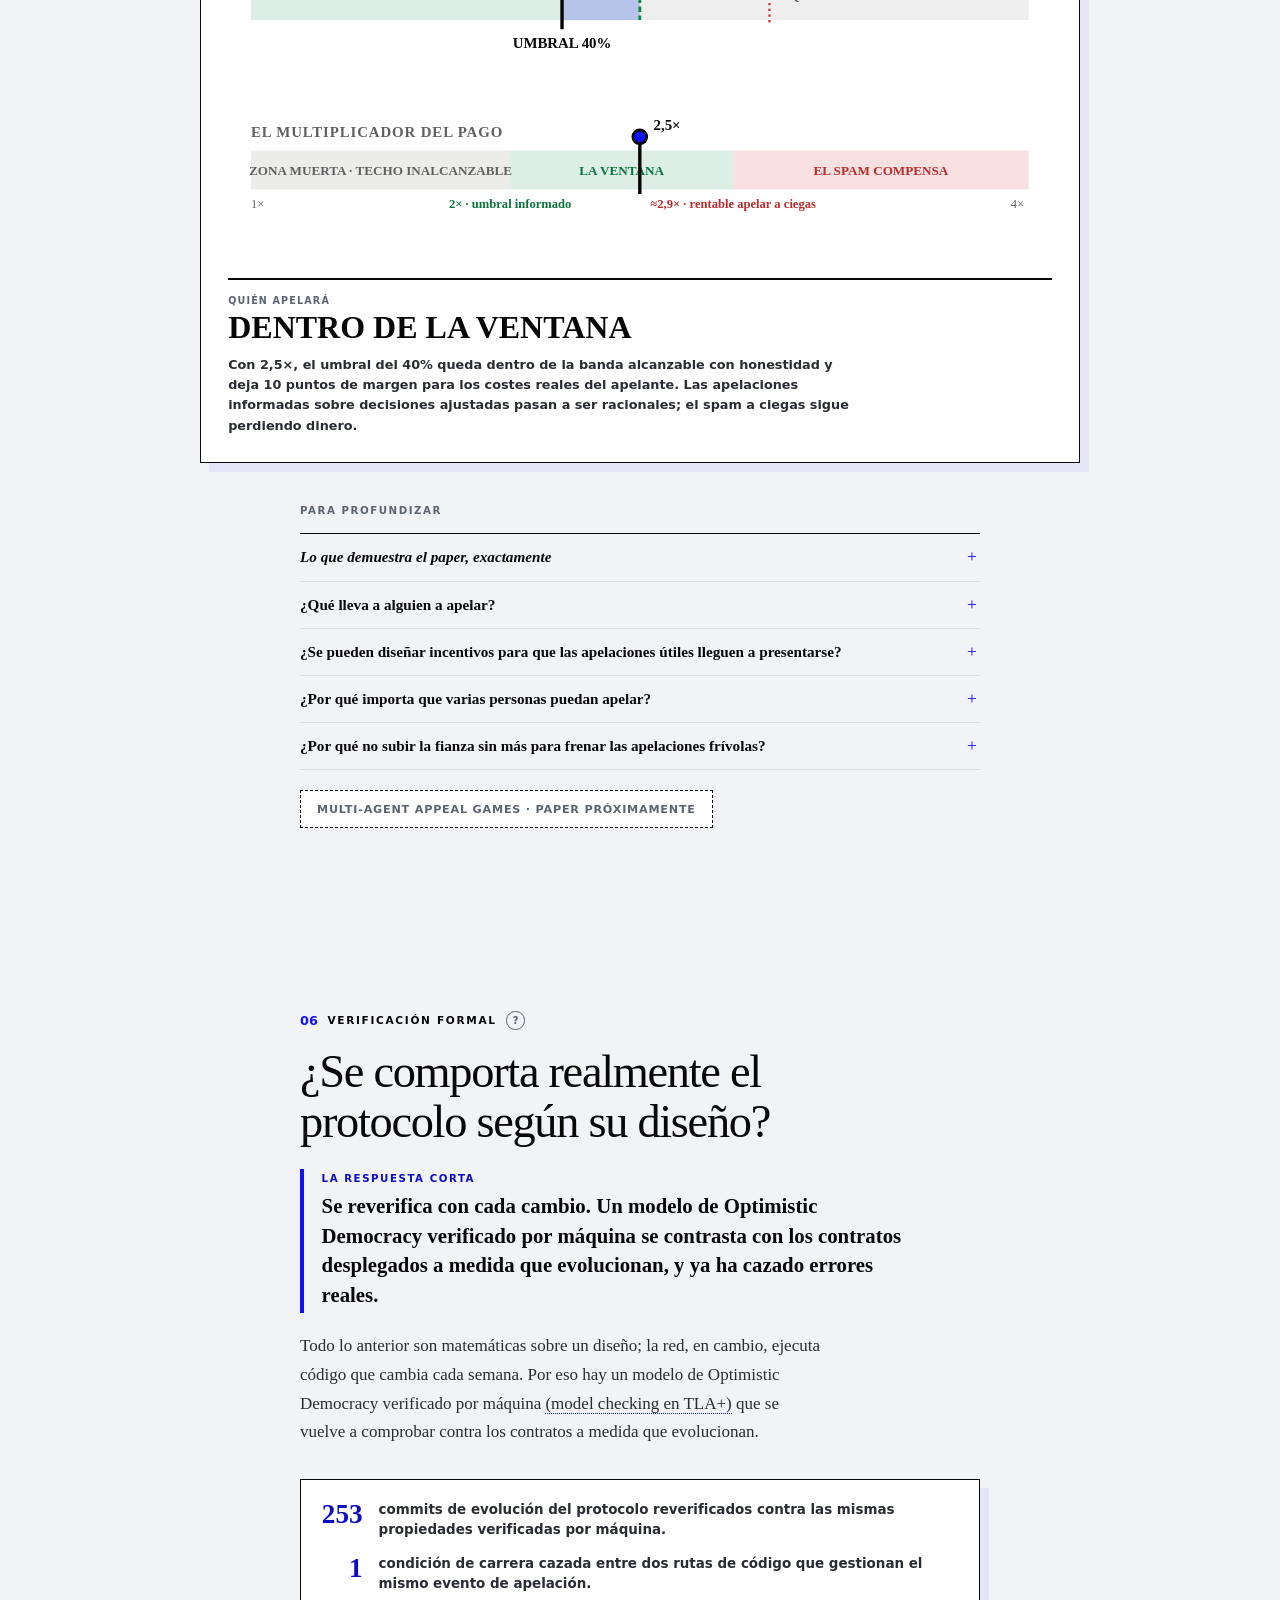
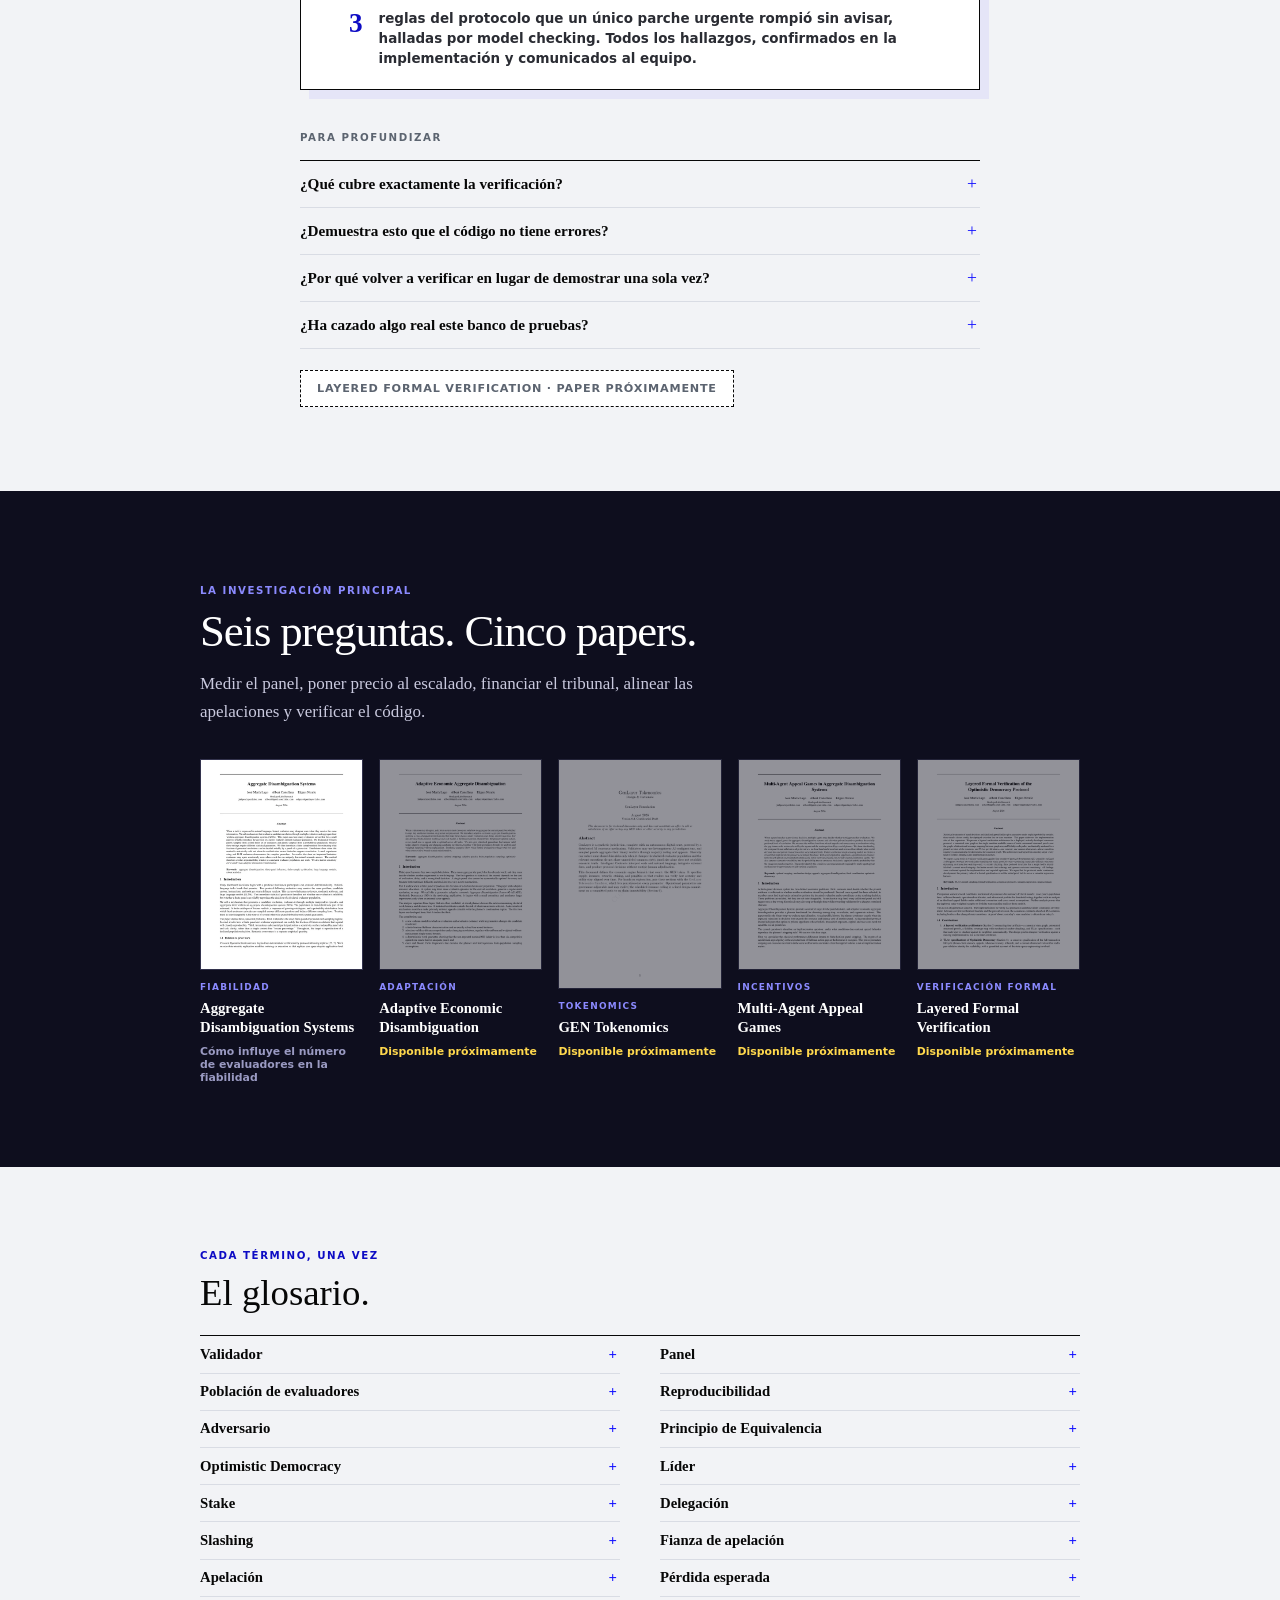
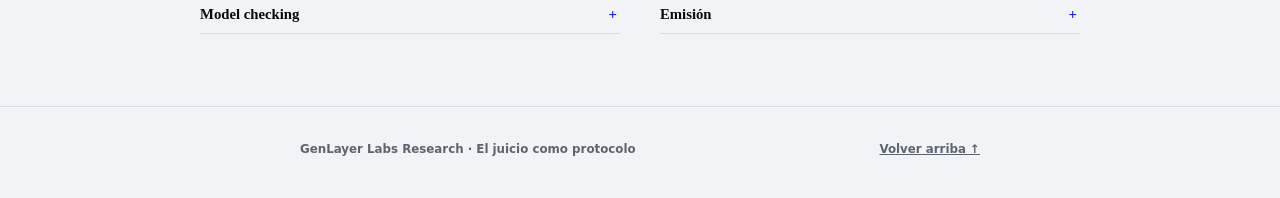
==== commit ced55ead: "Part 5 uses the same coming-soon label as Parts 2-4 Co-Authored-By: Claude Fable 5 <noreply@anthropi" ====
--- a/es/index.html
+++ b/es/index.html
@@ -383,8 +383,8 @@
         ]
       }
     </script>
-    <link rel="stylesheet" href="../bridge-compact.css?v=mtiohcvh" />
-    <link rel="stylesheet" href="../bridge-critical.css?v=mtiohcvh" />
+    <link rel="stylesheet" href="../bridge-compact.css?v=mtivq743" />
+    <link rel="stylesheet" href="../bridge-critical.css?v=mtivq743" />
   </head>
   <body>
 
@@ -703,7 +703,7 @@
         <details class="faq"><summary>¿La ponderación por raíz cuadrada detiene por sí sola los ataques Sybil?</summary><p>No, y el paper lo dice. El peso cóncavo solo amortigua la concentración; lo que impide fragmentarse es que cada identidad tiene que bloquear los 42.000 GEN completos, mantener su propio nodo y exponerse a su propia penalización.</p></details>
         <details class="faq"><summary>¿Puedo ganar recompensas sin operar un validador?</summary><p>Sí. Delega 42 GEN o más y las recompensas se recomponen solas. No hay comisiones que comparar: el protocolo fija el reparto, y cada GEN en la posición de un validador rinde lo mismo.</p></details>
       </div>
-      <span class="read-paper soon">GEN TOKENOMICS · PAPER EN PREPARACIÓN (BORRADOR V0.2, AÚN NO PÚBLICO)</span>
+      <span class="read-paper soon">GEN TOKENOMICS · PAPER PRÓXIMAMENTE</span>
     </div>
   </section>
 
@@ -772,7 +772,7 @@
       <div class="shelf">
         <a href="https://arxiv.org/abs/2608.30805" target="paper-aggregate-disambiguation"><img src="../covers/part-1-560.webp" srcset="../covers/part-1-560.webp 560w, ../covers/part-1.webp 850w" sizes="(max-width: 560px) 54vw, (max-width: 900px) 76vw, min(31vw, 360px)" alt="Primera página de Aggregate Disambiguation Systems" width="560" loading="lazy" decoding="async" height="724" /><span>FIABILIDAD</span><strong>Aggregate Disambiguation Systems</strong><small>Cómo influye el número de evaluadores en la fiabilidad</small></a>
         <a class="shelf-soon" aria-disabled="true"><img src="../covers/part-2-560.webp" srcset="../covers/part-2-560.webp 560w, ../covers/part-2.webp 850w" sizes="(max-width: 560px) 54vw, (max-width: 900px) 76vw, min(31vw, 360px)" alt="Primera página de Adaptive Economic Aggregate Disambiguation" width="560" loading="lazy" decoding="async" height="724" /><span>ADAPTACIÓN</span><strong>Adaptive Economic Disambiguation</strong><small>Disponible próximamente</small></a>
-        <a class="shelf-soon" aria-disabled="true"><img src="../covers/part-5-noalloc-1-560.webp" srcset="../covers/part-5-noalloc-1-560.webp 560w, ../covers/part-5-noalloc-1.webp 827w" sizes="(max-width: 560px) 54vw, (max-width: 900px) 76vw, min(31vw, 360px)" alt="Primera página de GEN Tokenomics" width="560" loading="lazy" decoding="async" height="792" /><span>TOKENOMICS</span><strong>GEN Tokenomics</strong><small>En preparación, borrador v0.2</small></a>
+        <a class="shelf-soon" aria-disabled="true"><img src="../covers/part-5-noalloc-1-560.webp" srcset="../covers/part-5-noalloc-1-560.webp 560w, ../covers/part-5-noalloc-1.webp 827w" sizes="(max-width: 560px) 54vw, (max-width: 900px) 76vw, min(31vw, 360px)" alt="Primera página de GEN Tokenomics" width="560" loading="lazy" decoding="async" height="792" /><span>TOKENOMICS</span><strong>GEN Tokenomics</strong><small>Disponible próximamente</small></a>
         <a class="shelf-soon" aria-disabled="true"><img src="../covers/part-4-560.webp" srcset="../covers/part-4-560.webp 560w, ../covers/part-4.webp 850w" sizes="(max-width: 560px) 54vw, (max-width: 900px) 76vw, min(31vw, 360px)" alt="Primera página de Multi-Agent Appeal Games" width="560" loading="lazy" decoding="async" height="724" /><span>INCENTIVOS</span><strong>Multi-Agent Appeal Games</strong><small>Disponible próximamente</small></a>
         <a class="shelf-soon" aria-disabled="true"><img src="../covers/part-3-560.webp" srcset="../covers/part-3-560.webp 560w, ../covers/part-3.webp 850w" sizes="(max-width: 560px) 54vw, (max-width: 900px) 76vw, min(31vw, 360px)" alt="Primera página de Layered Formal Verification" width="560" loading="lazy" decoding="async" height="724" /><span>VERIFICACIÓN FORMAL</span><strong>Layered Formal Verification</strong><small>Disponible próximamente</small></a>
       </div>
@@ -1258,6 +1258,6 @@
       } else cycle();
     })();
     </script>
-    <script src="../bridge-critical.js?v=mtiohcvh"></script>
+    <script src="../bridge-critical.js?v=mtivq743"></script>
   </body>
 </html>
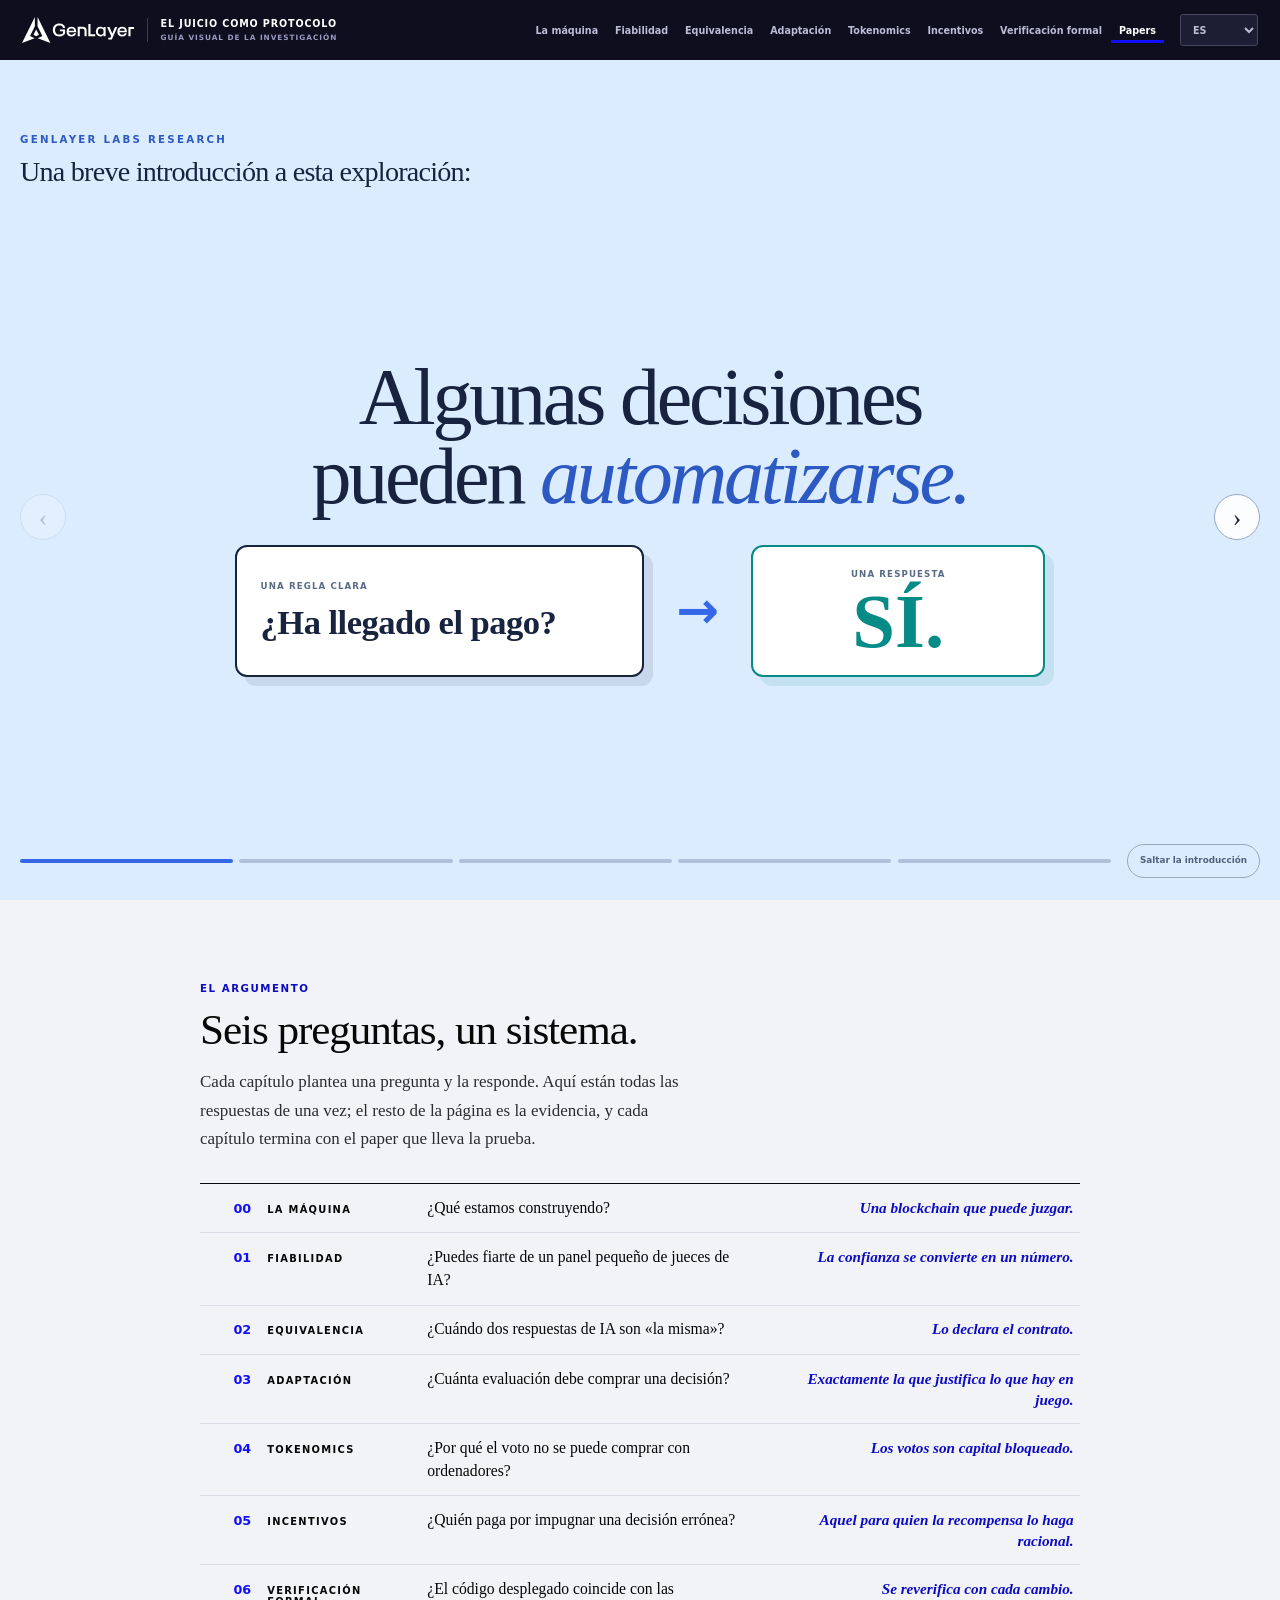
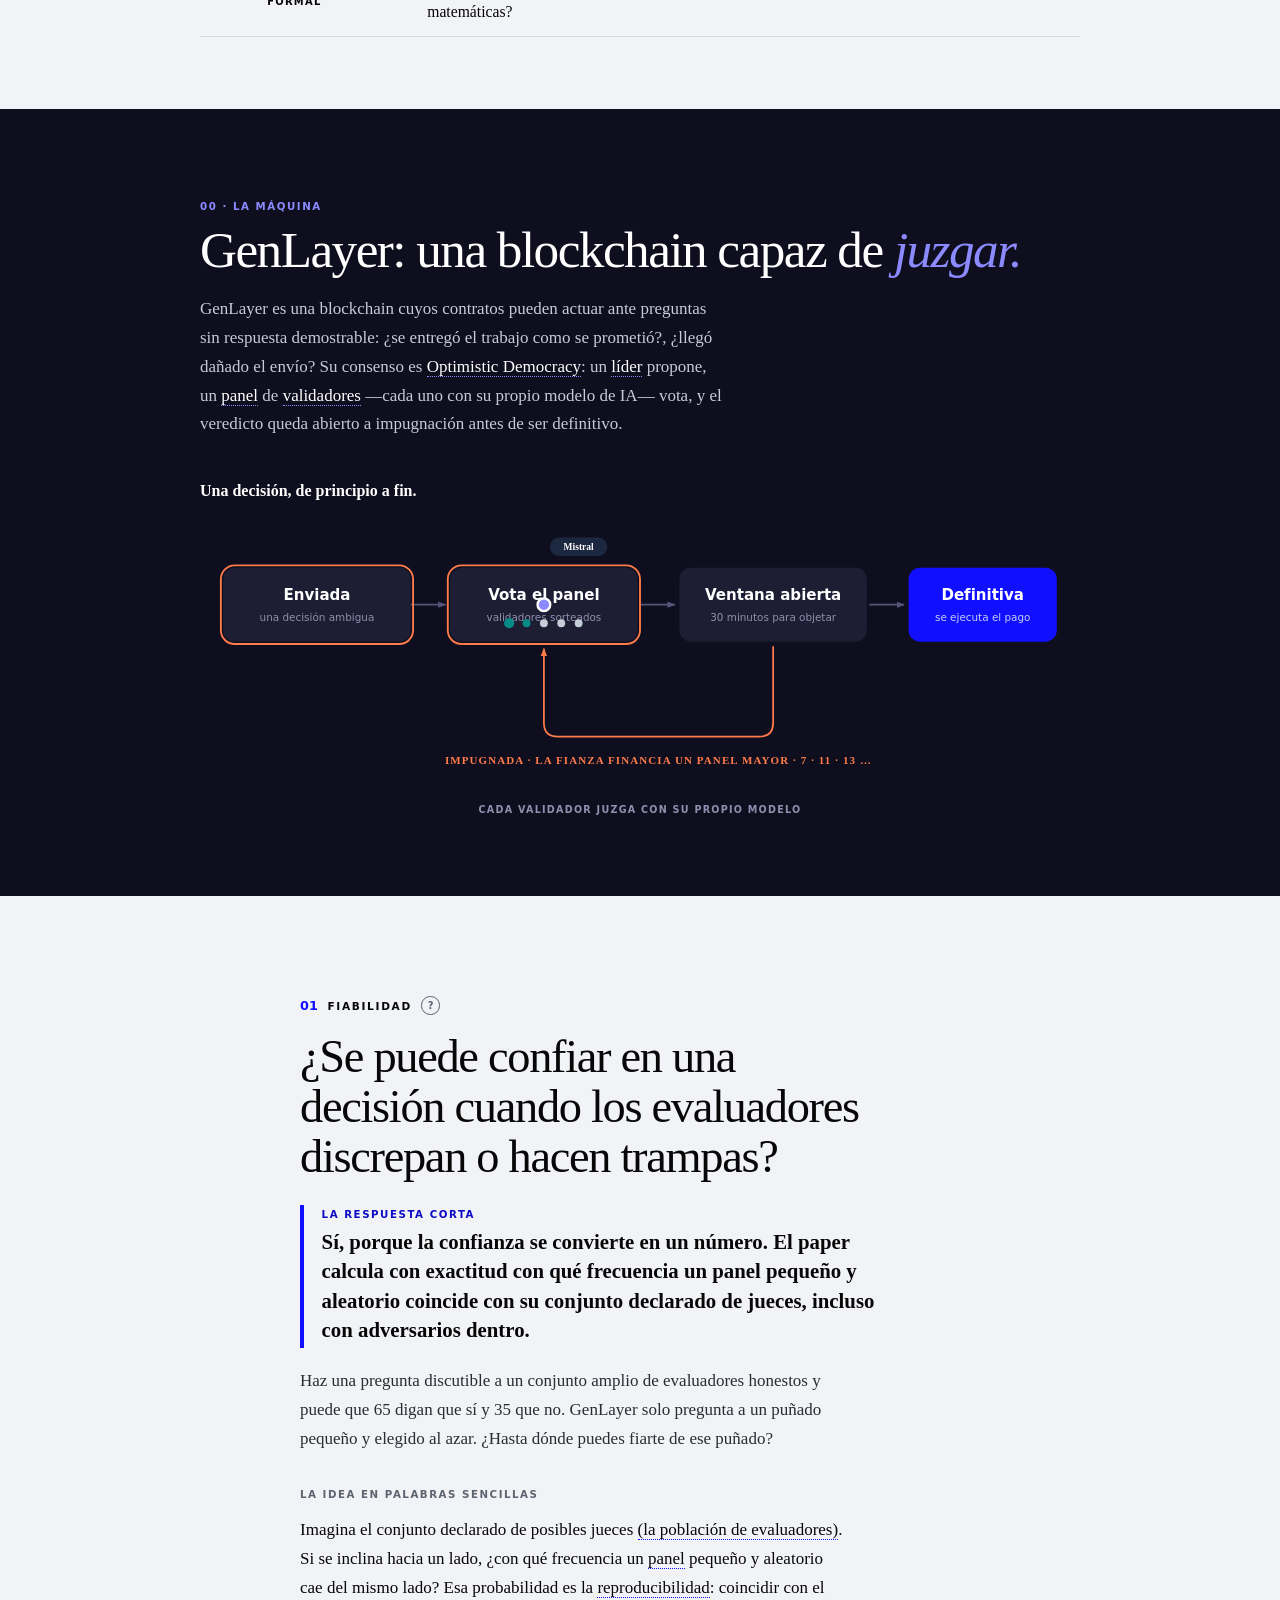
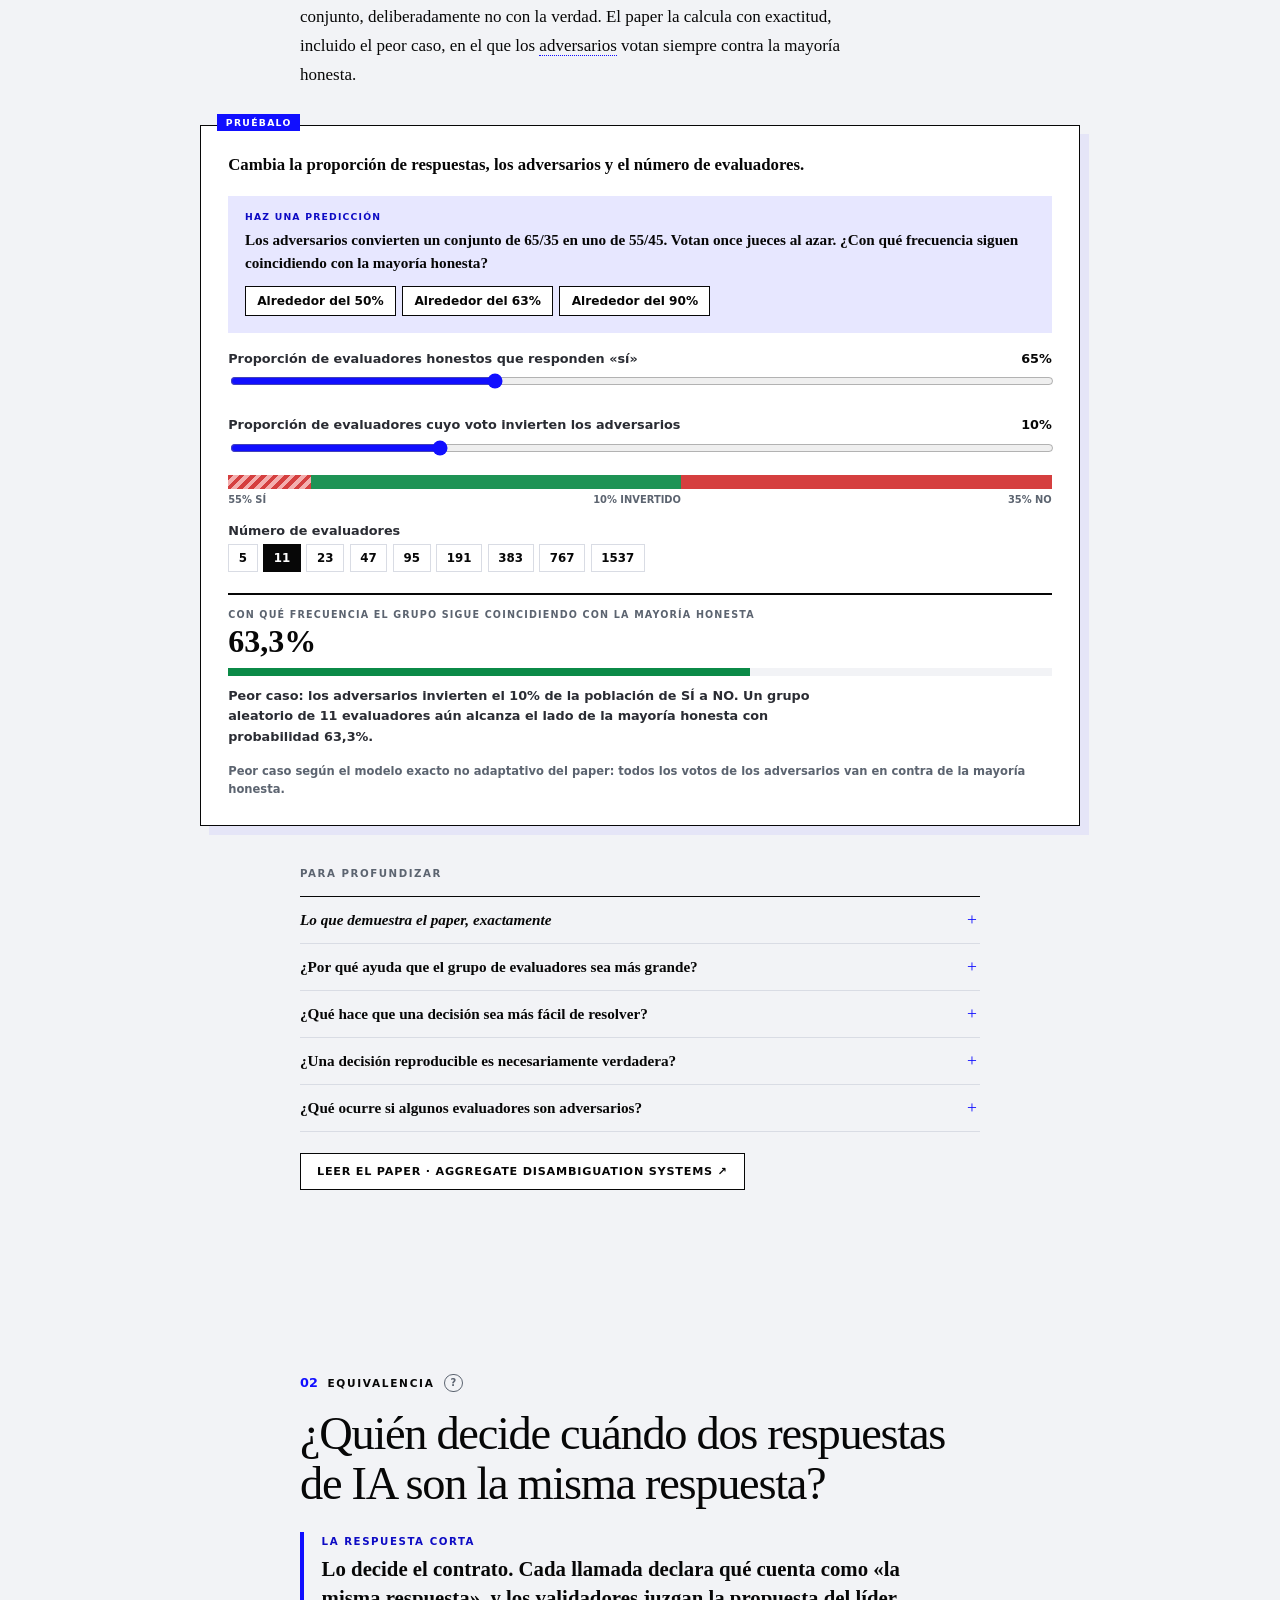
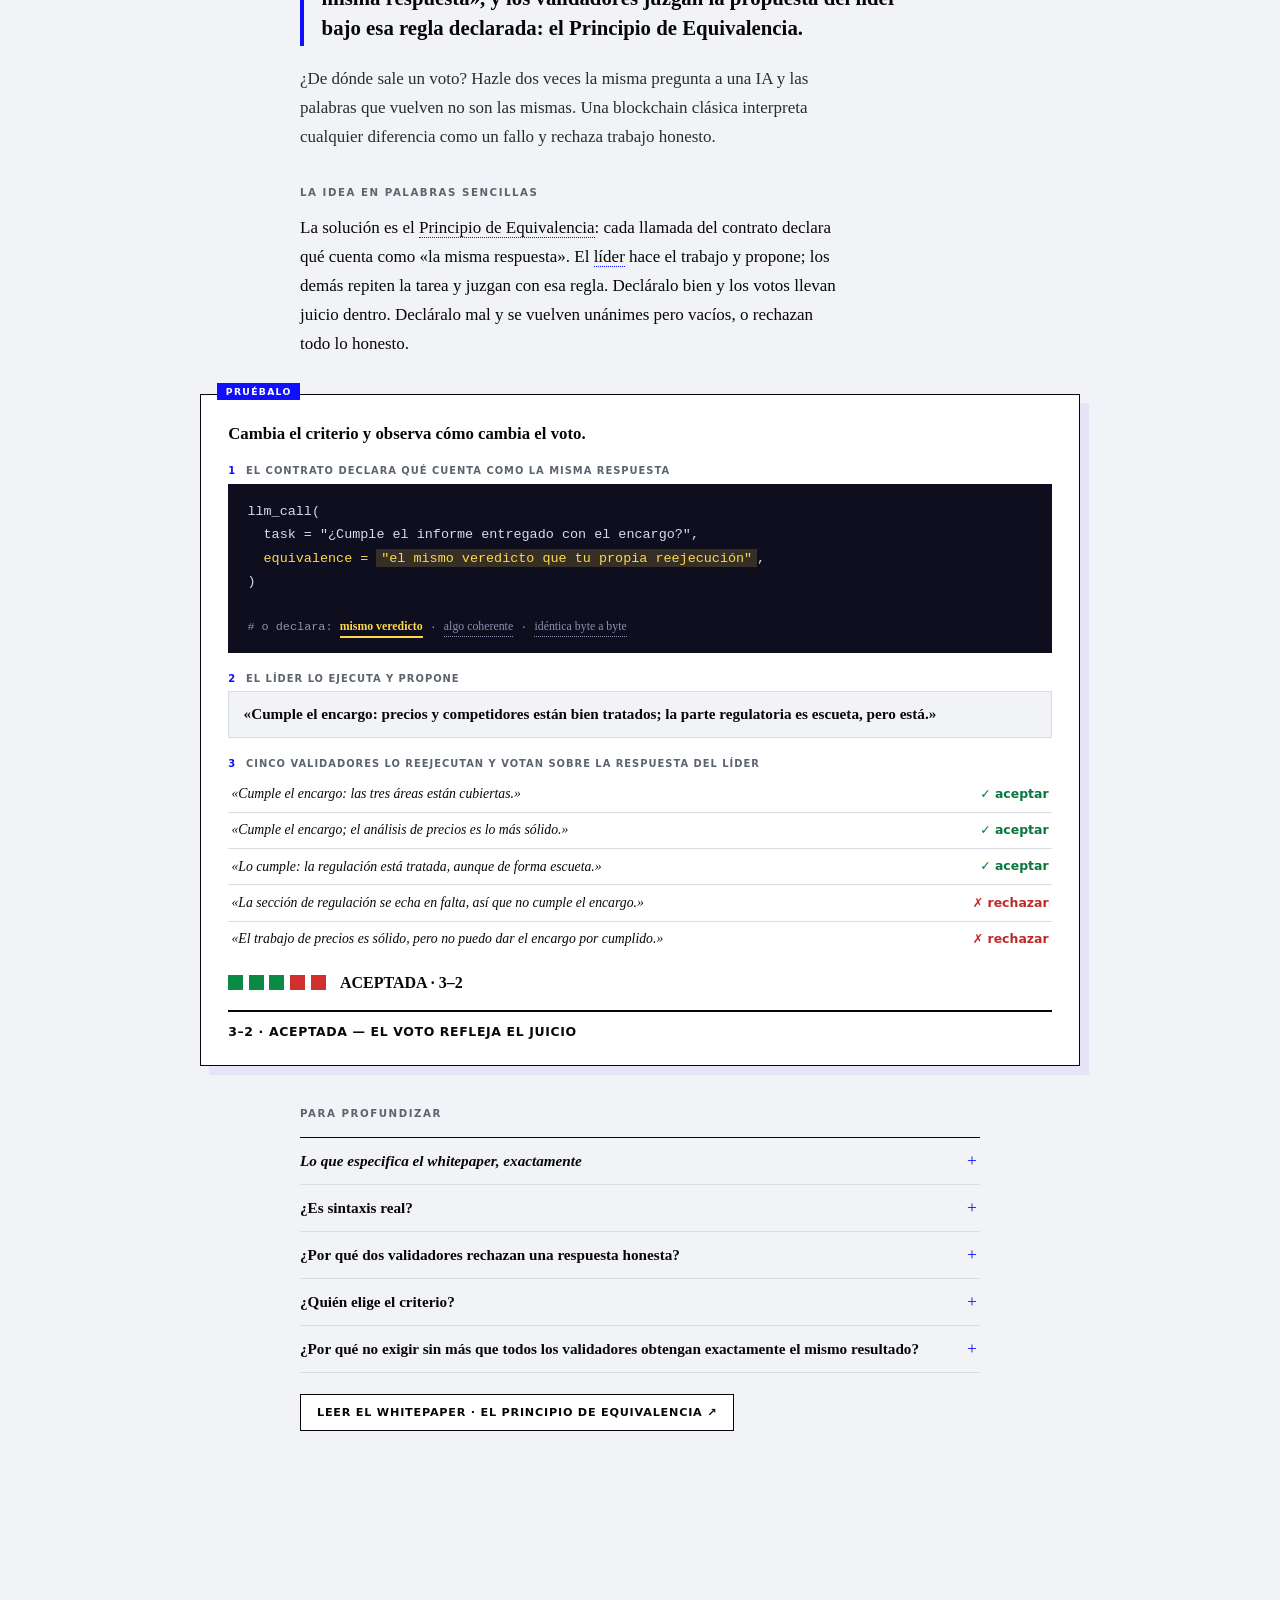
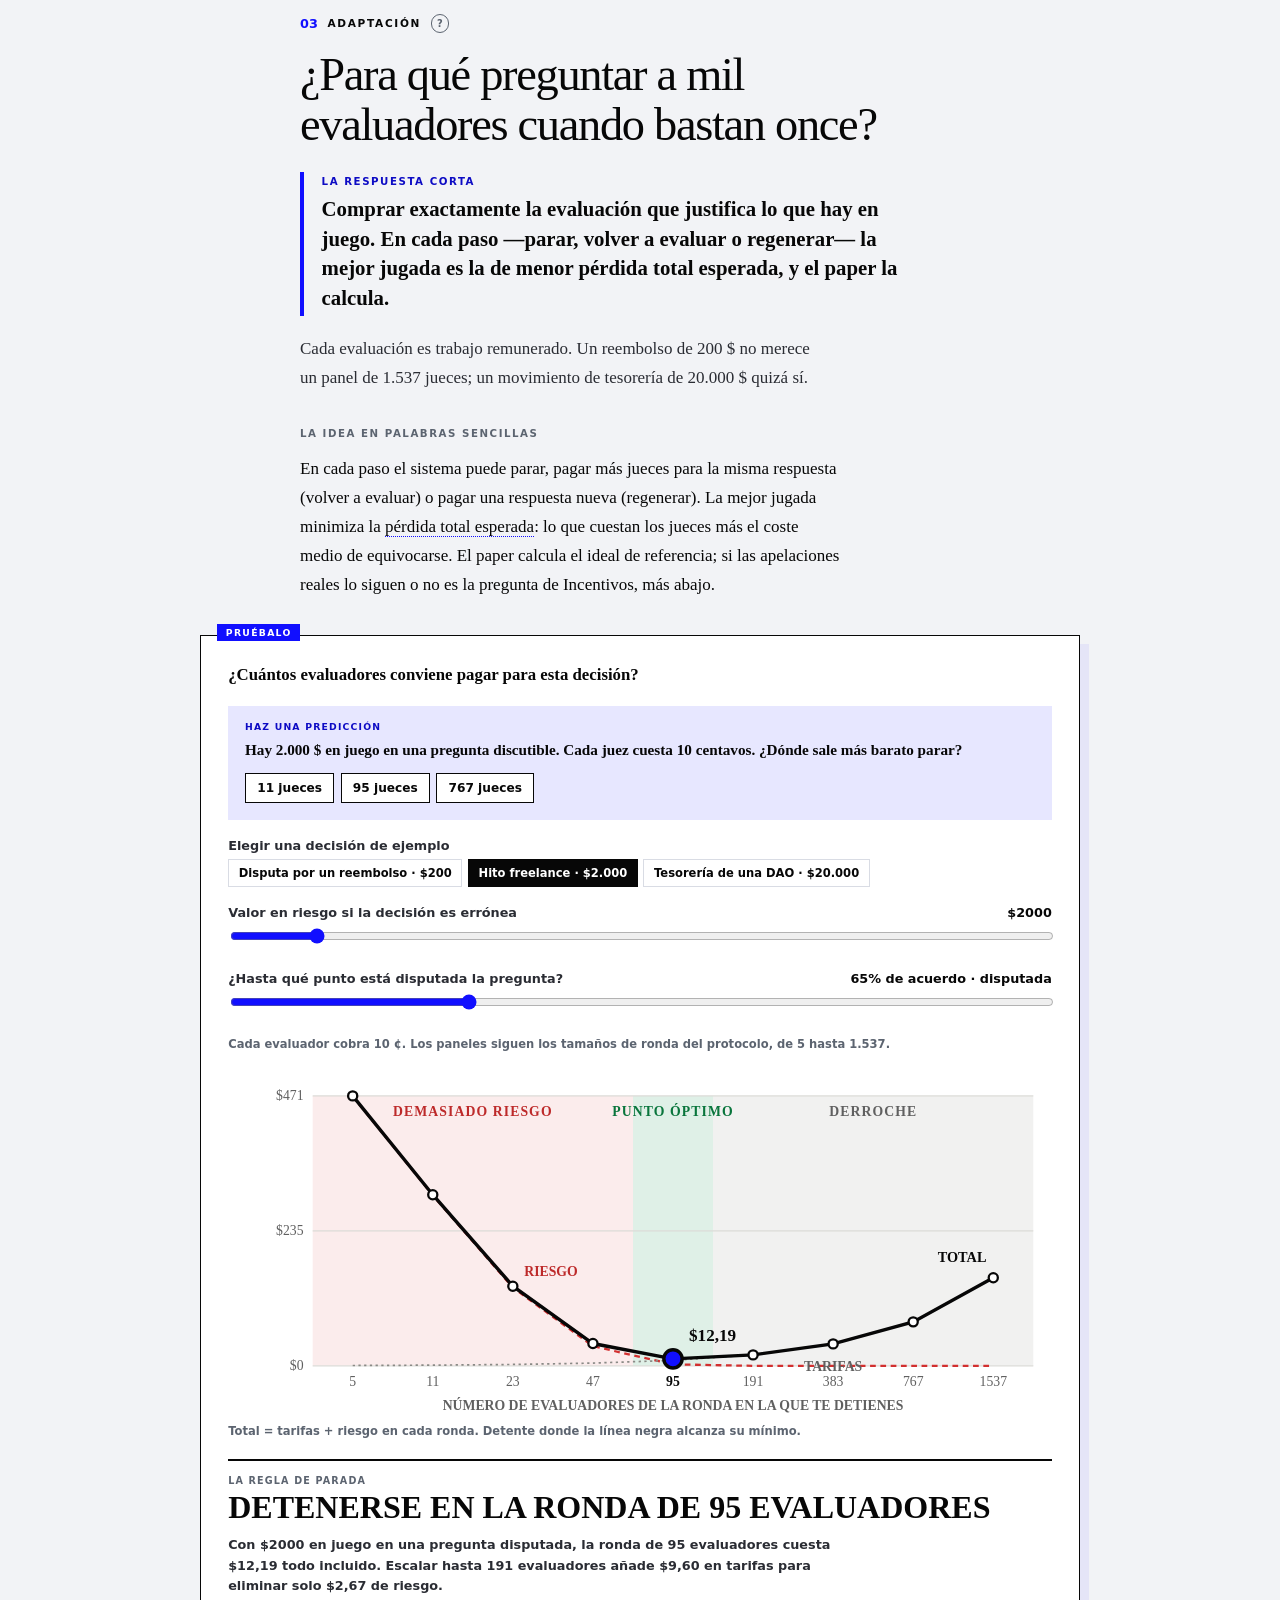
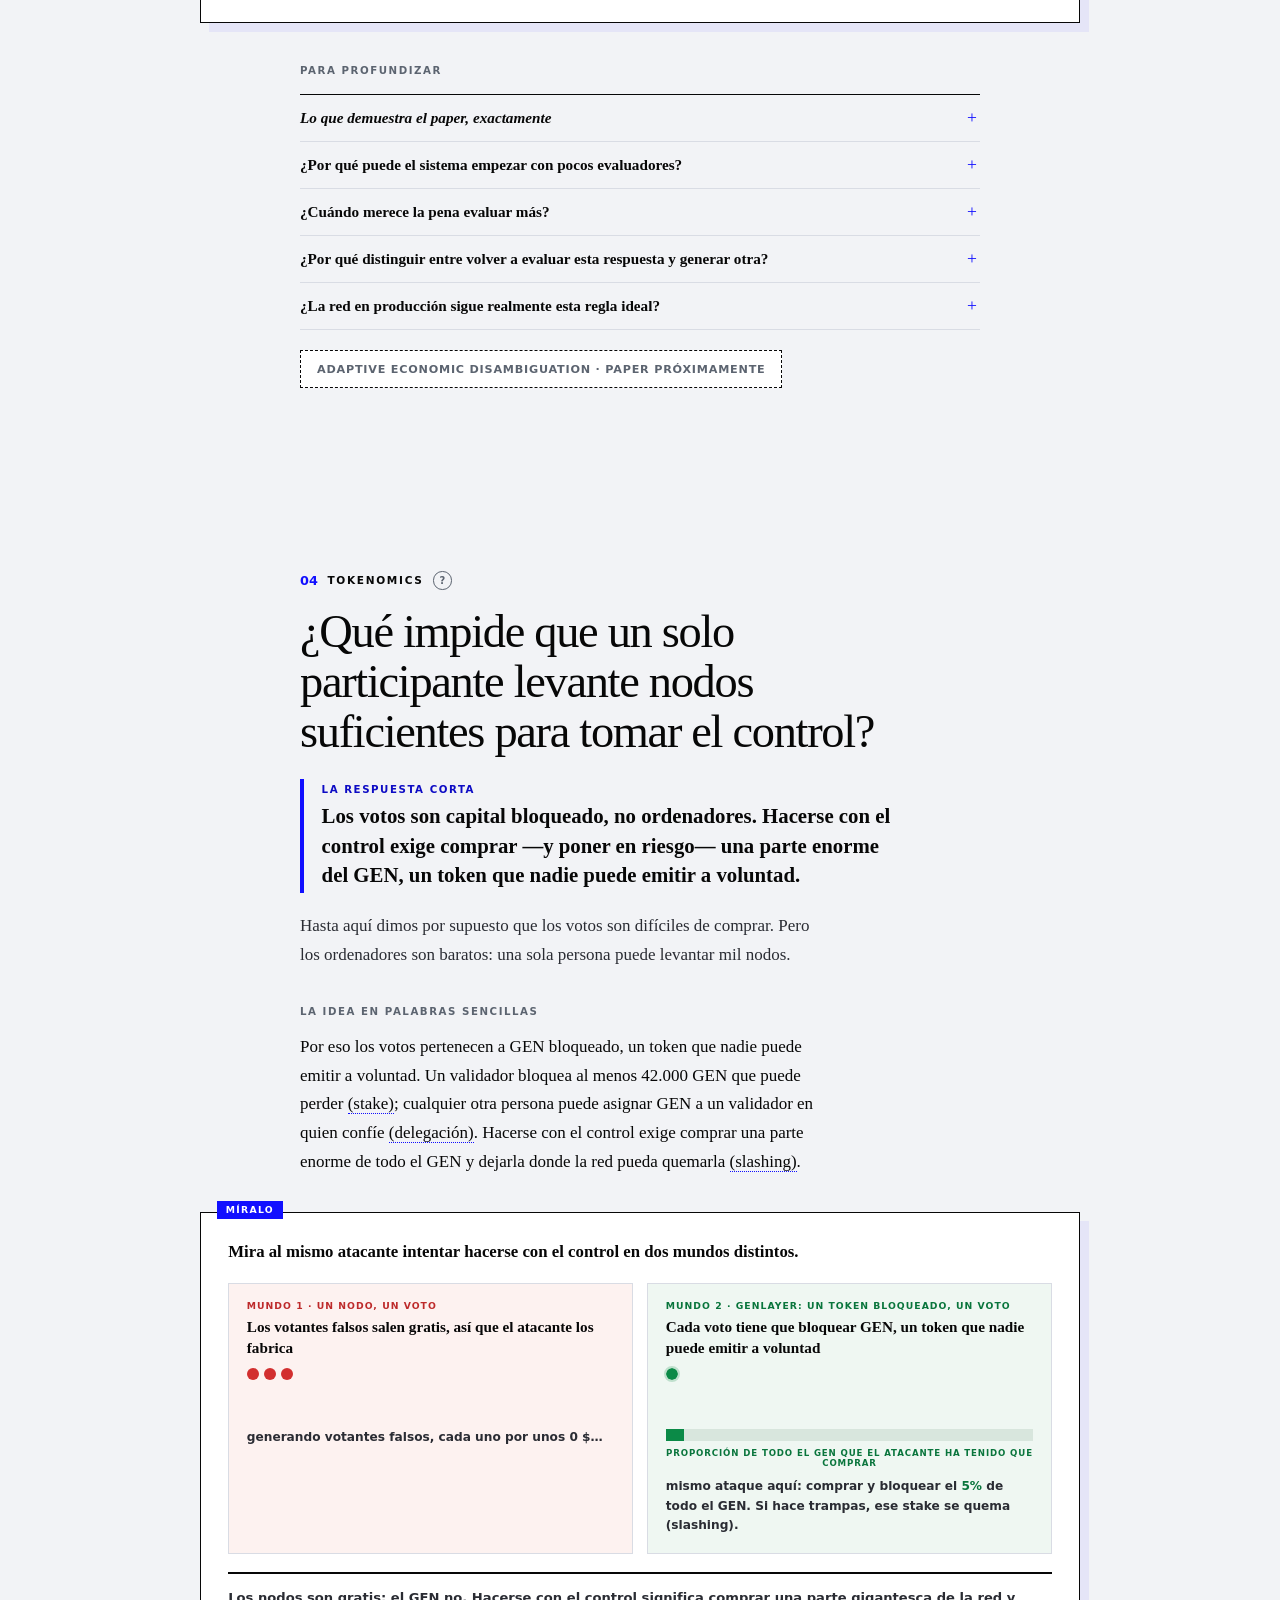
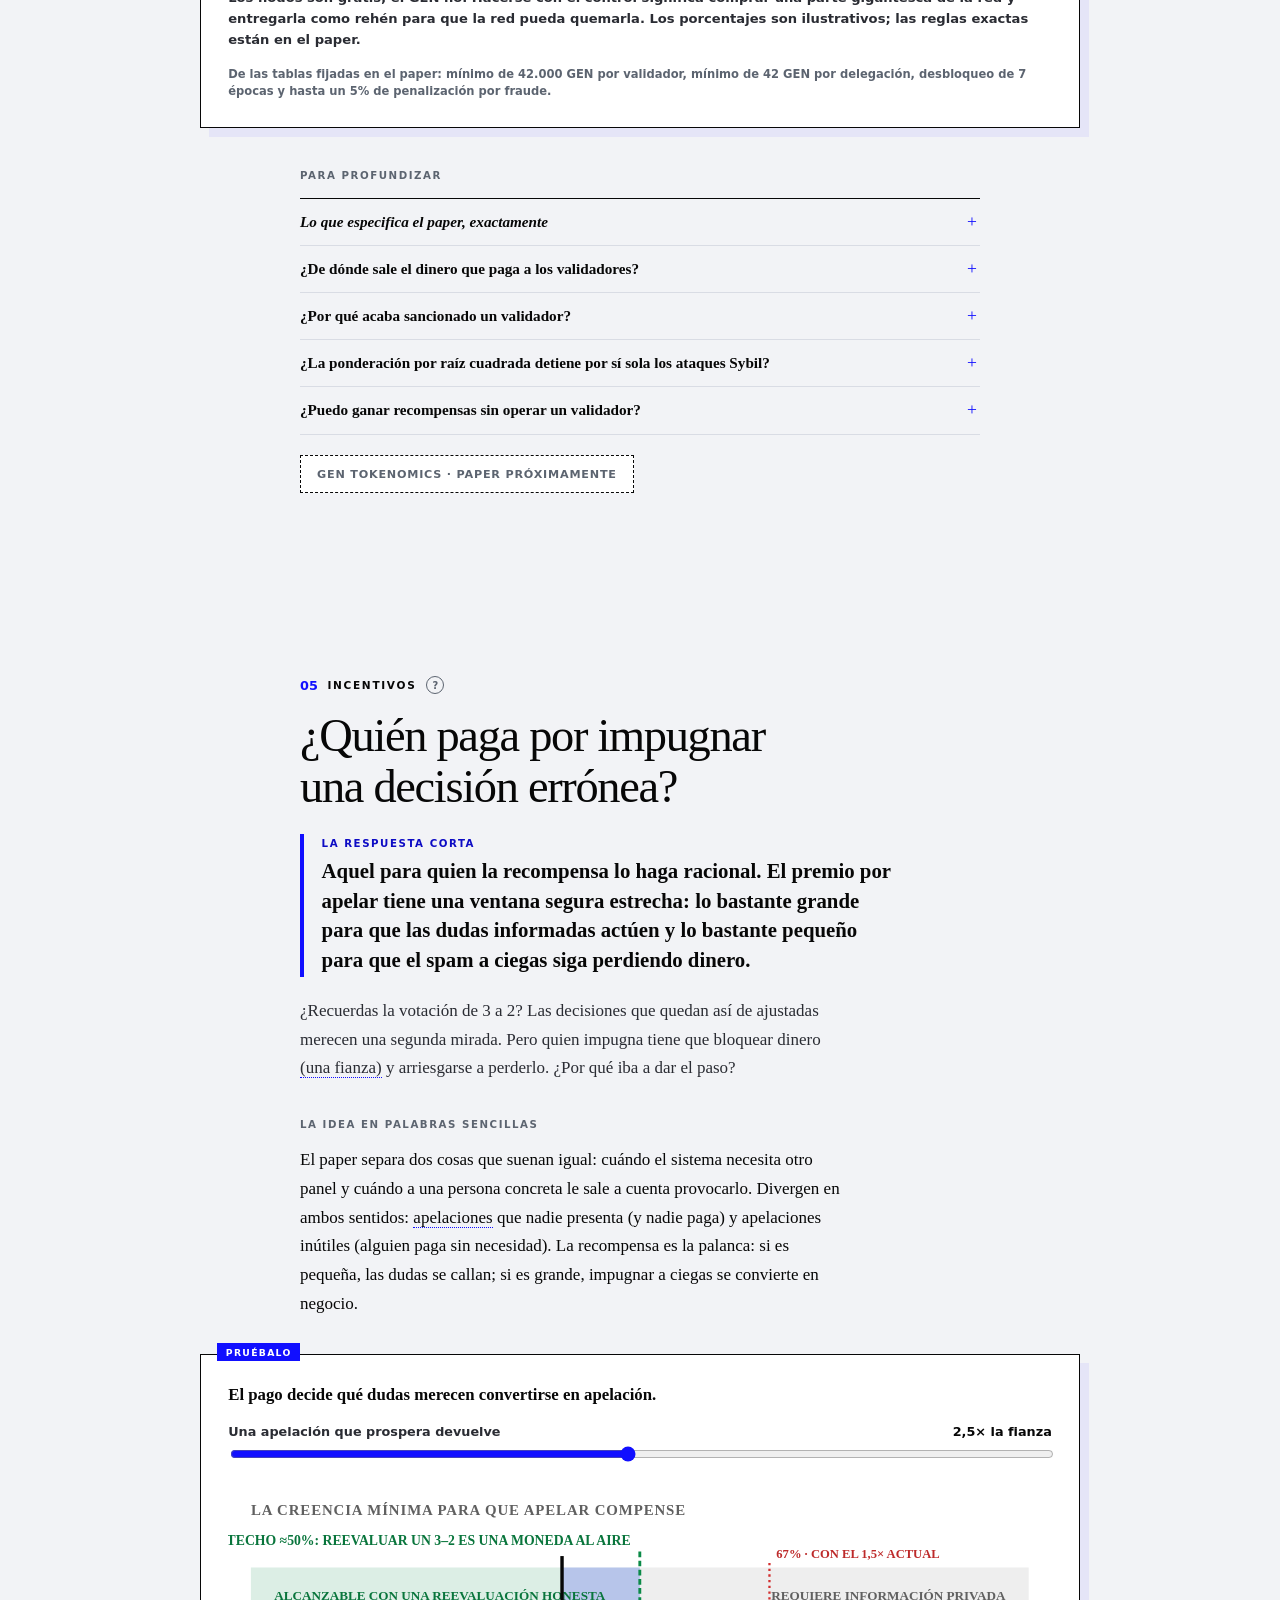
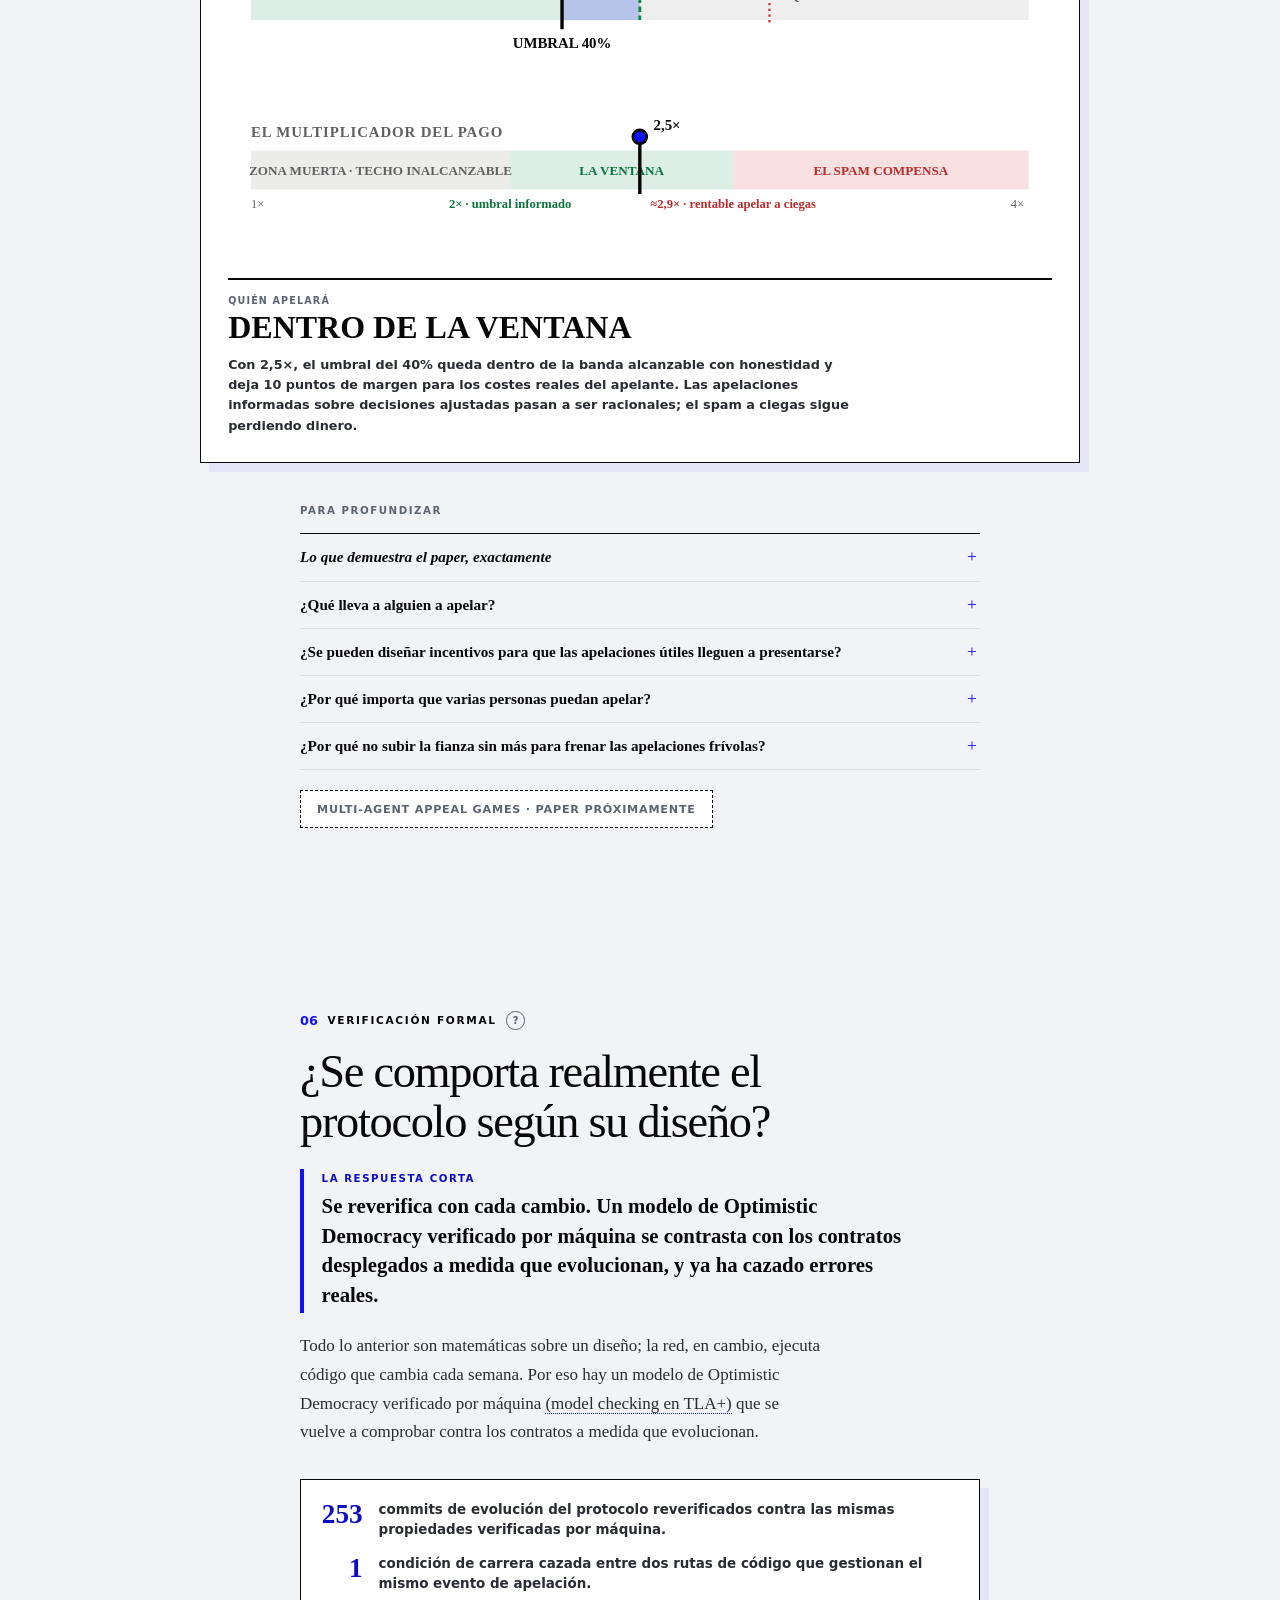
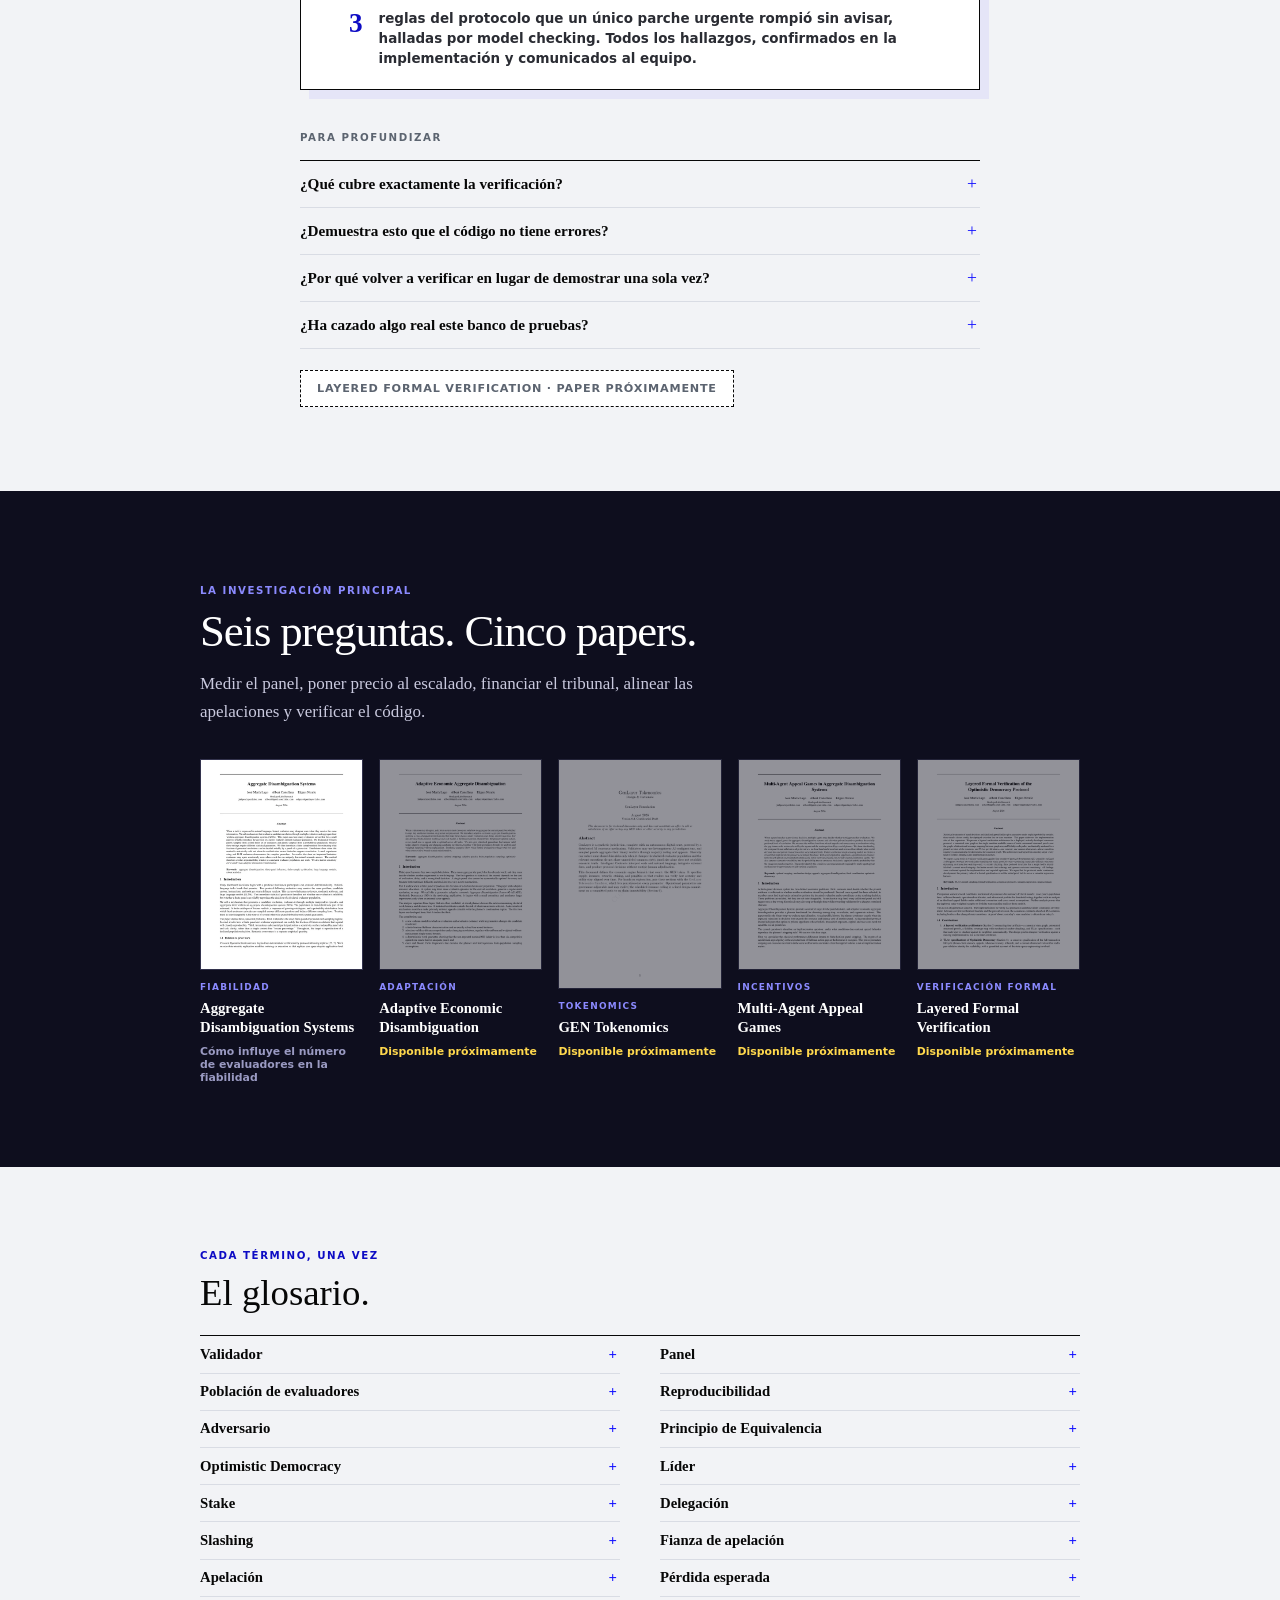
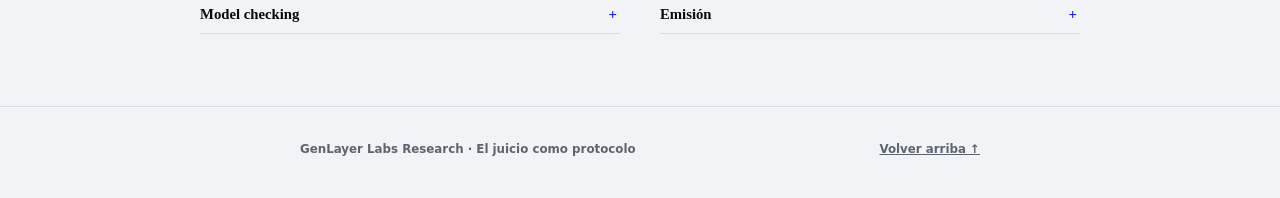
==== commit 9f1bec49: "Add the Turkish guide (/tr/) and fix cross-locale JSON-LD descriptions Co-Authored-By: Claude Fable " ====
--- a/es/index.html
+++ b/es/index.html
@@ -13,6 +13,7 @@
     <link rel="alternate" hreflang="ko" href="https://genlayerlabs.github.io/research/ko/" />
     <link rel="alternate" hreflang="zh-Hans" href="https://genlayerlabs.github.io/research/zh/" />
     <link rel="alternate" hreflang="ru" href="https://genlayerlabs.github.io/research/ru/" />
+    <link rel="alternate" hreflang="tr" href="https://genlayerlabs.github.io/research/tr/" />
     <link rel="alternate" hreflang="x-default" href="https://genlayerlabs.github.io/research/" />
     <link rel="icon" href="../favicon.ico" sizes="32x32" />
     <link rel="icon" href="../brand/genlayer-icon.svg?v=2" type="image/svg+xml" />
@@ -78,7 +79,8 @@
               "es",
               "ko",
               "zh-Hans",
-              "ru"
+              "ru",
+              "tr"
             ]
           },
           {
@@ -163,7 +165,7 @@
             "url": "https://genlayerlabs.github.io/research/papers/genlayer-whitepaper-v2.pdf",
             "name": "GenLayer: The Intelligent Contract Network",
             "alternativeHeadline": "GenLayer Technical Whitepaper",
-            "description": "Marco de horizonte finito para decidir cuándo detenerse, volver a evaluar una respuesta o generar otra, teniendo en cuenta el coste, la demora y el daño de equivocarse.",
+            "description": "Documento técnico de GenLayer sobre el entorno de ejecución, Optimistic Democracy, la economía del protocolo y su sistema de verificación.",
             "version": "2.3",
             "author": [
               {
@@ -383,8 +385,8 @@
         ]
       }
     </script>
-    <link rel="stylesheet" href="../bridge-compact.css?v=mtivq743" />
-    <link rel="stylesheet" href="../bridge-critical.css?v=mtivq743" />
+    <link rel="stylesheet" href="../bridge-compact.css?v=mtjbgo9d" />
+    <link rel="stylesheet" href="../bridge-critical.css?v=mtjbgo9d" />
   </head>
   <body>
 
@@ -400,7 +402,7 @@
     <nav aria-label="Secciones de la página">
       <a href="#machine">La máquina</a><a href="#measure">Fiabilidad</a><a href="#agree">Equivalencia</a><a href="#adapt">Adaptación</a><a href="#sustain">Tokenomics</a><a href="#align">Incentivos</a><a href="#verify">Verificación formal</a><a href="#papers">Papers</a>
     </nav>
-    <label class="language-switcher"><span>Elegir idioma</span><select data-language-select data-current-locale="es" aria-label="Elegir idioma"><option value="../" data-locale="en" lang="en" aria-label="English">EN</option><option value="../es/" data-locale="es" lang="es" aria-label="Español" selected>ES</option><option value="../ko/" data-locale="ko" lang="ko" aria-label="한국어">KO</option><option value="../zh/" data-locale="zh" lang="zh-Hans" aria-label="简体中文">ZH</option><option value="../ru/" data-locale="ru" lang="ru" aria-label="Русский">RU</option></select></label>
+    <label class="language-switcher"><span>Elegir idioma</span><select data-language-select data-current-locale="es" aria-label="Elegir idioma"><option value="../" data-locale="en" lang="en" aria-label="English">EN</option><option value="../es/" data-locale="es" lang="es" aria-label="Español" selected>ES</option><option value="../ko/" data-locale="ko" lang="ko" aria-label="한국어">KO</option><option value="../zh/" data-locale="zh" lang="zh-Hans" aria-label="简体中文">ZH</option><option value="../ru/" data-locale="ru" lang="ru" aria-label="Русский">RU</option><option value="../tr/" data-locale="tr" lang="tr" aria-label="Türkçe">TR</option></select></label>
     <i class="progress" aria-hidden="true"></i>
   </div>
 </header>
@@ -857,6 +859,7 @@
         "✗ reject": "✗ rechazar",
         "spawning fake voters, each costing about $0…": "generando votantes falsos, cada uno por unos 0 $…",
         "…fake voters outnumber everyone. One actor owns the vote.": "…los votantes falsos superan a todos los demás. Un solo actor controla la votación.",
+        "…and the honest majority is gone.": "…y la mayoría honesta desaparece.",
         "ACCEPTED": "ACEPTADA",
         "REJECTED": "RECHAZADA",
         "accepted: 30 minutes for anyone to object": "aceptada — 30 minutos para objetar",
@@ -917,6 +920,7 @@
         "✗ reject": "✗ 거부",
         "spawning fake voters, each costing about $0…": "가짜 투표자를 찍어내는 중, 한 명당 약 0달러…",
         "…fake voters outnumber everyone. One actor owns the vote.": "…가짜 투표자가 나머지 전부를 압도합니다. 한 사람이 투표를 쥡니다.",
+        "…and the honest majority is gone.": "…정직한 다수는 이미 수에서 밀려났습니다.",
         "ACCEPTED": "수락",
         "REJECTED": "거부",
         "accepted: 30 minutes for anyone to object": "수락 — 30분 동안 누구나 이의 제기 가능",
@@ -977,6 +981,7 @@
         "✗ reject": "✗ 拒绝",
         "spawning fake voters, each costing about $0…": "正在批量生成假选民，每个成本约 0 美元……",
         "…fake voters outnumber everyone. One actor owns the vote.": "……假选民已经压过所有人。投票落入一个人手里。",
+        "…and the honest majority is gone.": "……诚实多数已被淹没。",
         "ACCEPTED": "已接受",
         "REJECTED": "已拒绝",
         "accepted: 30 minutes for anyone to object": "已接受——任何人可在 30 分钟内提出异议",
@@ -1037,6 +1042,7 @@
         "✗ reject": "✗ отклонить",
         "spawning fake voters, each costing about $0…": "плодит поддельных голосующих, каждый примерно за 0 $…",
         "…fake voters outnumber everyone. One actor owns the vote.": "…поддельных голосующих больше, чем всех остальных. Голосование принадлежит одному игроку.",
+        "…and the honest majority is gone.": "…и честного большинства больше нет.",
         "ACCEPTED": "ПРИНЯТО",
         "REJECTED": "ОТКЛОНЕНО",
         "accepted: 30 minutes for anyone to object": "принято — 30 минут на возражения",
@@ -1049,8 +1055,65 @@
         "3–2 · ACCEPTED · THE VOTE TRACKS JUDGMENT": "3–2 · ПРИНЯТО — ГОЛОСА ОТРАЖАЮТ СУЖДЕНИЯ",
         "5–0 · ACCEPTED · UNANIMOUS, AND MEANINGLESS": "5–0 · ПРИНЯТО — ЕДИНОГЛАСНО И БЕССМЫСЛЕННО",
         "0–5 · REJECTED · HONEST WORK READS AS REFUSAL": "0–5 · ОТКЛОНЕНО — ЧЕСТНУЮ РАБОТУ СОЧЛИ СБОЕМ"
+      },
+      "tr": {
+        "Validator": "Doğrulayıcı",
+        "A computer taking part in the network's judging. In GenLayer each validator runs an AI model of its own choosing and locks GEN tokens as a security deposit (stake).": "Ağın yargısına katılan bir bilgisayar. GenLayer'da her doğrulayıcı kendi seçtiği yapay zekâ modelini çalıştırır ve güvence olarak GEN kilitler (stake).",
+        "The small random group of validators chosen to judge one decision. GenLayer's rounds use panels of 5, 7, 11 and so on, growing with each appeal.": "Bir kararı yargılamak üzere seçilen küçük, rastgele doğrulayıcı grubu. GenLayer'ın turları 5, 7, 11 diye büyüyen paneller kullanır; her itirazla bir boy büyür.",
+        "Evaluator population": "Değerlendirici popülasyonu",
+        "The full declared pool of possible judges that a panel is drawn from. The research measures how faithfully a small panel reproduces what this whole pool would decide.": "Panelin içinden çekildiği, ilan edilmiş olası yargıçlar havuzunun tamamı. Araştırma, küçük bir panelin bu havuzun vereceği kararı ne kadar sadakatle tekrarladığını ölçer.",
+        "Reproducibility": "Tekrarlanabilirlik",
+        "The chance that a random panel lands on the same side as the whole declared pool of judges would. Deliberately not the same thing as being objectively right.": "Rastgele bir panelin, ilan edilmiş yargıç havuzunun tamamıyla aynı tarafa düşme olasılığı. Bilerek ve isteyerek, nesnel olarak haklı olmakla aynı şey değil.",
+        "Adversary": "Kötü niyetli katılımcı",
+        "A participant who votes to push the decision somewhere, not to judge honestly. The research models the worst case: every adversarial vote goes against the honest majority.": "Dürüstçe yargılamak için değil, kararı bir yöne itmek için oy kullanan katılımcı. Araştırma en kötü durumu modeller: kötü niyetli her oy, dürüst çoğunluğun aleyhinedir.",
+        "Equivalence Principle": "Eşdeğerlik İlkesi",
+        "GenLayer's rule that every contract call declares what counts as “the same answer”, so validators can accept an AI answer that is worded differently from their own.": "GenLayer'ın kuralı: her sözleşme çağrısı neyin “aynı yanıt” sayılacağını ilan eder; böylece doğrulayıcılar, kendi yanıtlarından farklı sözcüklerle yazılmış bir yapay zekâ yanıtını da kabul edebilir.",
+        "GenLayer's consensus procedure: a leader proposes an answer, a small panel votes, the result stands unless someone challenges it in time, and each challenge summons a bigger panel.": "GenLayer'ın konsensüs yöntemi: bir lider yanıt önerir, küçük bir panel oylar; süresi içinde itiraz eden çıkmazsa sonuç kalır ve her itiraz daha büyük bir panel toplar.",
+        "Leader": "Lider",
+        "The validator picked to actually do the task and propose an answer. The rest of the panel then judges that proposal.": "Görevi fiilen yapıp yanıt önermek üzere seçilen doğrulayıcı. Panelin geri kalanı sonra bu öneriyi yargılar.",
+        "GEN tokens a validator locks as a security deposit. Voting power comes from locked stake, and provable misconduct can destroy part of it.": "Doğrulayıcının güvence olarak kilitlediği GEN. Oy gücü kilitli stake'ten gelir ve kanıtlanabilir suistimal bunun bir kısmını yok edebilir.",
+        "Delegation": "Delegasyon",
+        "Lending your GEN to a validator's stake. Delegators share the rewards without running a node; the minimum is 42 GEN.": "GEN'ini bir doğrulayıcının stake'ine bağlamak. Delege edenler düğüm çalıştırmadan ödüllerden pay alır; alt sınır 42 GEN'dir.",
+        "The protocol destroying part of a validator's locked stake as punishment for provable misconduct, such as fraud (5% for a leader) or prolonged inactivity (1%).": "Protokolün, kanıtlanabilir suistimalin — örneğin sahtekârlığın (liderde %5) ya da uzun süreli çevrimdışılığın (%1) — cezası olarak doğrulayıcının kilitli stake'inin bir kısmını yok etmesi.",
+        "Appeal bond": "İtiraz teminatı",
+        "Money a challenger locks to file an appeal. It funds the bigger panel; a failed appeal forfeits it, a successful one returns it with a reward.": "İtiraz edenin, itirazı açmak için kilitlediği para. Daha büyük paneli finanse eder; itiraz başarısız olursa yanar, başarılı olursa ödülüyle birlikte geri döner.",
+        "Appeal": "İtiraz",
+        "A challenge to a provisional decision during its open window. It triggers a new, larger panel to re-judge the question.": "Geçici bir karara, penceresi açıkken yapılan itiraz. Soruyu yeniden yargılamak üzere yeni ve daha büyük bir panel tetikler.",
+        "Expected loss": "Beklenen kayıp",
+        "The average cost if this exact situation repeated many times: each outcome's probability times what that outcome costs.": "Tam olarak bu durum defalarca yinelenseydi ödenecek ortalama bedel: her sonucun olasılığı çarpı o sonucun maliyeti.",
+        "Having a computer exhaustively explore every reachable state of a system model (here written in the TLA+ language) to check that stated rules can never be broken.": "Bir sistem modelinin (burada TLA+ dilinde yazılmış) ulaşılabilir her durumunu bilgisayara taratıp, sayılan kuralların asla bozulamayacağını denetlemek.",
+        "Issuance": "İhraç",
+        "New GEN created by the protocol on a fixed declining schedule to help pay validators: 9% a year at launch, falling toward 4%. The schedule is a ceiling, not a promise.": "Doğrulayıcı ödemelerine katkı için protokolün sabit ve azalan bir takvimle yarattığı yeni GEN: başlangıçta yılda %9, %4'e doğru düşüyor. Takvim bir söz değil, bir tavandır.",
+        "an ambiguous decision arrives": "belirsiz bir karar geliyor",
+        "each validator judges with its own model": "her doğrulayıcı kendi modeliyle yargılıyor",
+        "“Meets the brief; the pricing analysis is the strongest part.”": "“İstenenleri karşılıyor; fiyat analizi en güçlü kısmı.”",
+        "“The regulation section reads as missing, so it doesn’t meet the brief.”": "“Mevzuat bölümü yok gibi; bu hâliyle istenenleri karşılamıyor.”",
+        "“Solid pricing work, but I can’t call the brief met.”": "“Fiyat tarafı sağlam; ama istenenler karşılandı diyemem.”",
+        "Even the two validators who think the brief is unmet must vote accept, because the leader's answer is certainly coherent. Perfect agreement, zero information.": "İstenenlerin karşılanmadığını düşünen iki doğrulayıcı bile kabul oyu vermek zorunda; çünkü liderin yanıtı hiç kuşkusuz tutarlı. Kusursuz uzlaşma, sıfır bilgi.",
+        "No re-execution reproduces the leader's exact bytes, so even validators who agree with the verdict must reject. This is classical consensus's rule applied to judgment.": "Hiçbir yeniden çalıştırma liderin baytlarını birebir üretemez; bu yüzden hükme katılan doğrulayıcılar bile reddetmek zorunda. Bu, klasik konsensüsün kuralının yargıya uygulanmış hâli.",
+        "\"same verdict as your own re-execution\"": "\"kendi yeniden çalıştırmanla aynı hüküm\"",
+        "\"any coherent assessment\"": "\"tutarlı herhangi bir değerlendirme\"",
+        "\"byte-identical to your re-execution\"": "\"yeniden çalıştırmanla baytı baytına aynı\"",
+        "✓ accept": "✓ kabul",
+        "✗ reject": "✗ ret",
+        "spawning fake voters, each costing about $0…": "sahte seçmenler basılıyor; tanesi aşağı yukarı 0 $…",
+        "…fake voters outnumber everyone. One actor owns the vote.": "…sahte seçmenler herkesi geride bırakıyor. Oylama tek bir kişinin elinde.",
+        "…and the honest majority is gone.": "…ve dürüst çoğunluk artık azınlıkta.",
+        "ACCEPTED": "KABUL EDİLDİ",
+        "REJECTED": "REDDEDİLDİ",
+        "accepted: 30 minutes for anyone to object": "kabul edildi — itiraz için herkese 30 dakika",
+        "no one objects: final, payment executes": "itiraz eden yok — kesinleşti, ödeme gerçekleşiyor",
+        "challenged: the bond funds a panel of 7": "itiraz edildi — teminat 7 kişilik paneli finanse ediyor",
+        "upheld: a fresh window opens": "hüküm ayakta — yeni bir pencere açılıyor",
+        "final: the failed bond pays the round's majority validators": "kesinleşti — kaybedilen teminat, turun çoğunluk doğrulayıcılarına ödeniyor",
+        "“Meets the brief: all three areas are covered.”": "“İstenenleri karşılıyor: üç alan da kapsanmış.”",
+        "“Meets it: regulation is covered, if thinly.”": "“Karşılıyor: mevzuat ince de olsa ele alınmış.”",
+        "3–2 · ACCEPTED · THE VOTE TRACKS JUDGMENT": "3–2 · KABUL — OYLAR YARGIYI YANSITIYOR",
+        "5–0 · ACCEPTED · UNANIMOUS, AND MEANINGLESS": "5–0 · KABUL — OYBİRLİĞİ, AMA ANLAMSIZ",
+        "0–5 · REJECTED · HONEST WORK READS AS REFUSAL": "0–5 · RET — DÜRÜST İŞ, ARIZA GİBİ OKUNUYOR"
       }
     };
+    const GL_PCT = (n) => (document.documentElement.lang || "en").split("-")[0] === "tr" ? `%${n}` : `${n}%`;
     const GL_T = (s) => (GL_I18N[(document.documentElement.lang || "en").split("-")[0]] || {})[s] || s;
 
     (() => {
@@ -1111,7 +1174,7 @@
       if (window.matchMedia("(prefers-reduced-motion: reduce)").matches) {
         for (let k = 0; k < 120; k++) { const d = document.createElement("i"); d.className = "p38-flood-dot"; flood.appendChild(d); }
         for (let k = 0; k < 8; k++) { const s = document.createElement("i"); s.className = "p38-stake-dot"; staked.appendChild(s); }
-        cost.textContent = "40%"; fill.style.width = "40%";
+        cost.textContent = GL_PCT(40); fill.style.width = "40%";
         badnote.textContent = GL_T("\u2026and the honest majority is gone.");
         return;
       }
@@ -1124,7 +1187,7 @@
           for (let k = 0; k < 3; k++) { const d = document.createElement("i"); d.className = "p38-flood-dot"; flood.appendChild(d); }
           if (n <= 8) {
             const s = document.createElement("i"); s.className = "p38-stake-dot"; staked.appendChild(s);
-            cost.textContent = (n * 5) + "%";
+            cost.textContent = GL_PCT(n * 5);
             fill.style.width = (n * 5) + "%";
           }
           if (n === 20) badnote.textContent = GL_T("\u2026fake voters outnumber everyone. One actor owns the vote.");
@@ -1258,6 +1321,6 @@
       } else cycle();
     })();
     </script>
-    <script src="../bridge-critical.js?v=mtivq743"></script>
+    <script src="../bridge-critical.js?v=mtjbgo9d"></script>
   </body>
 </html>
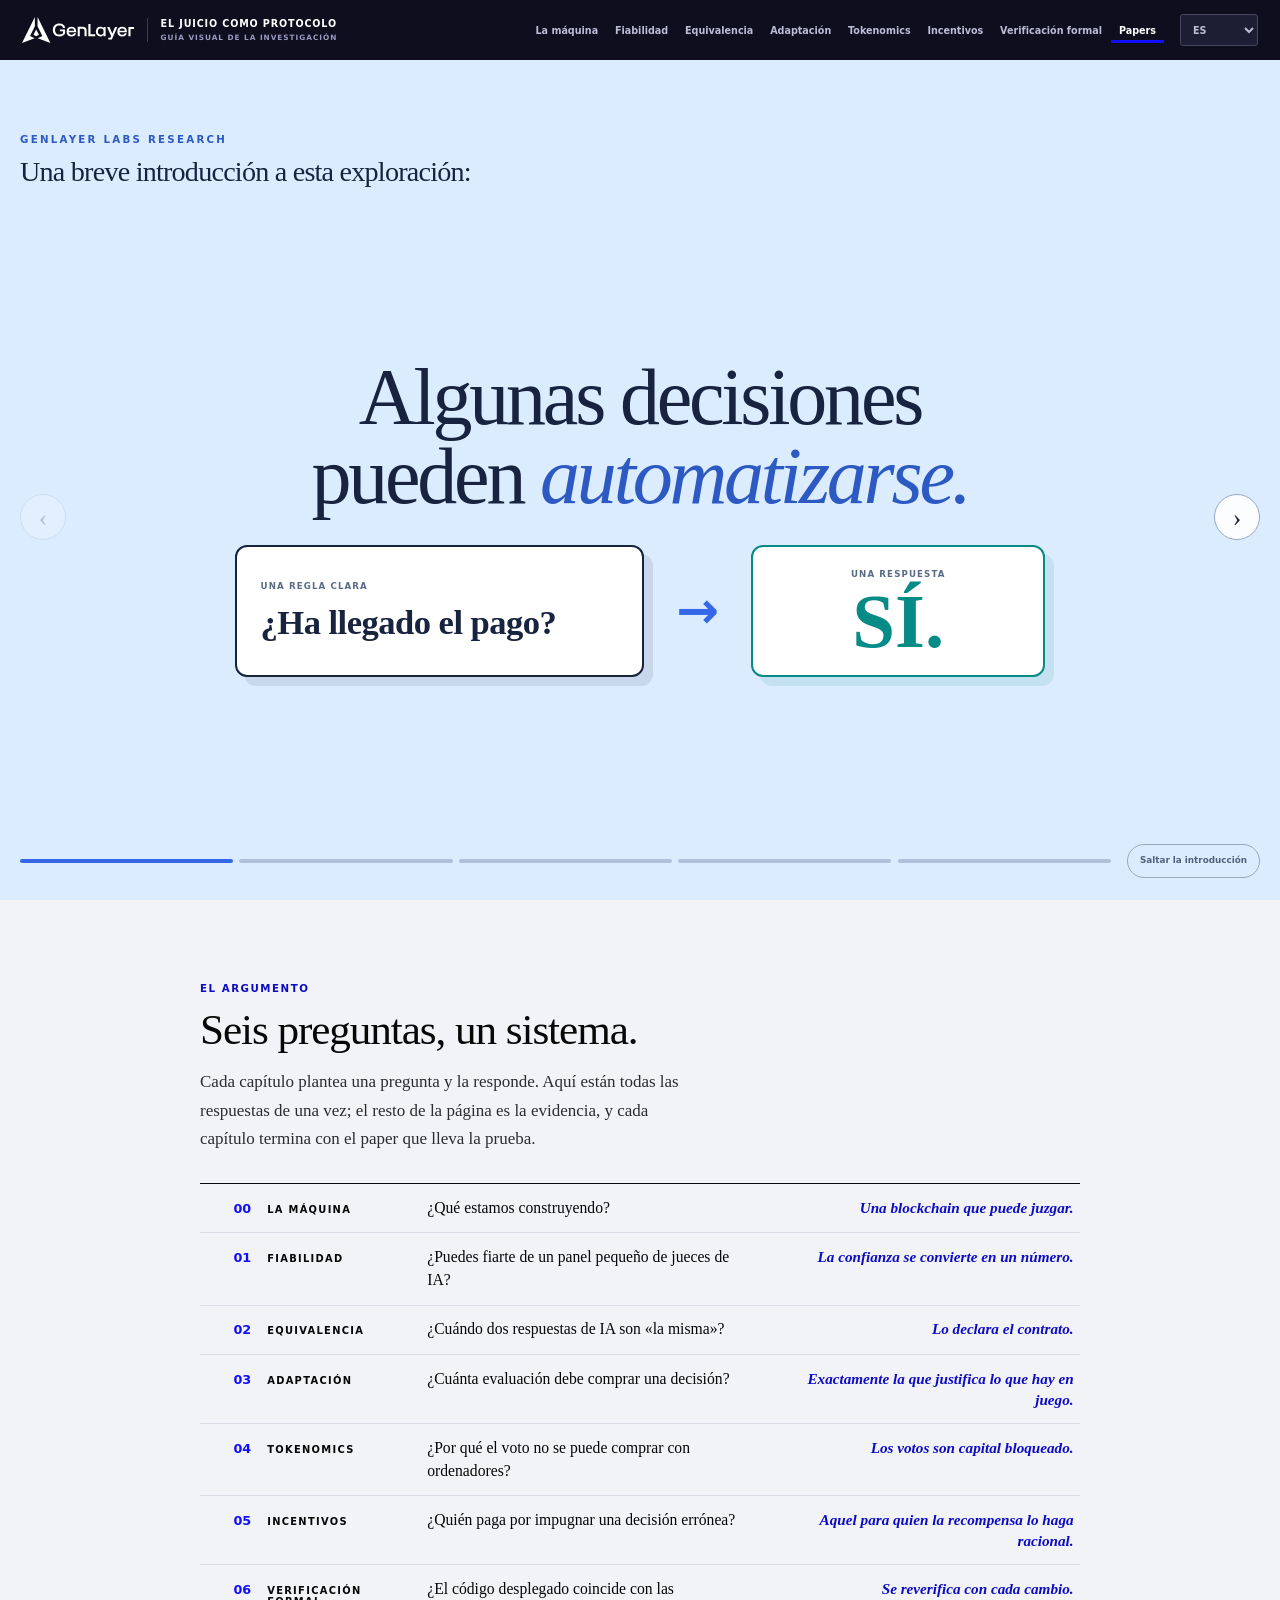
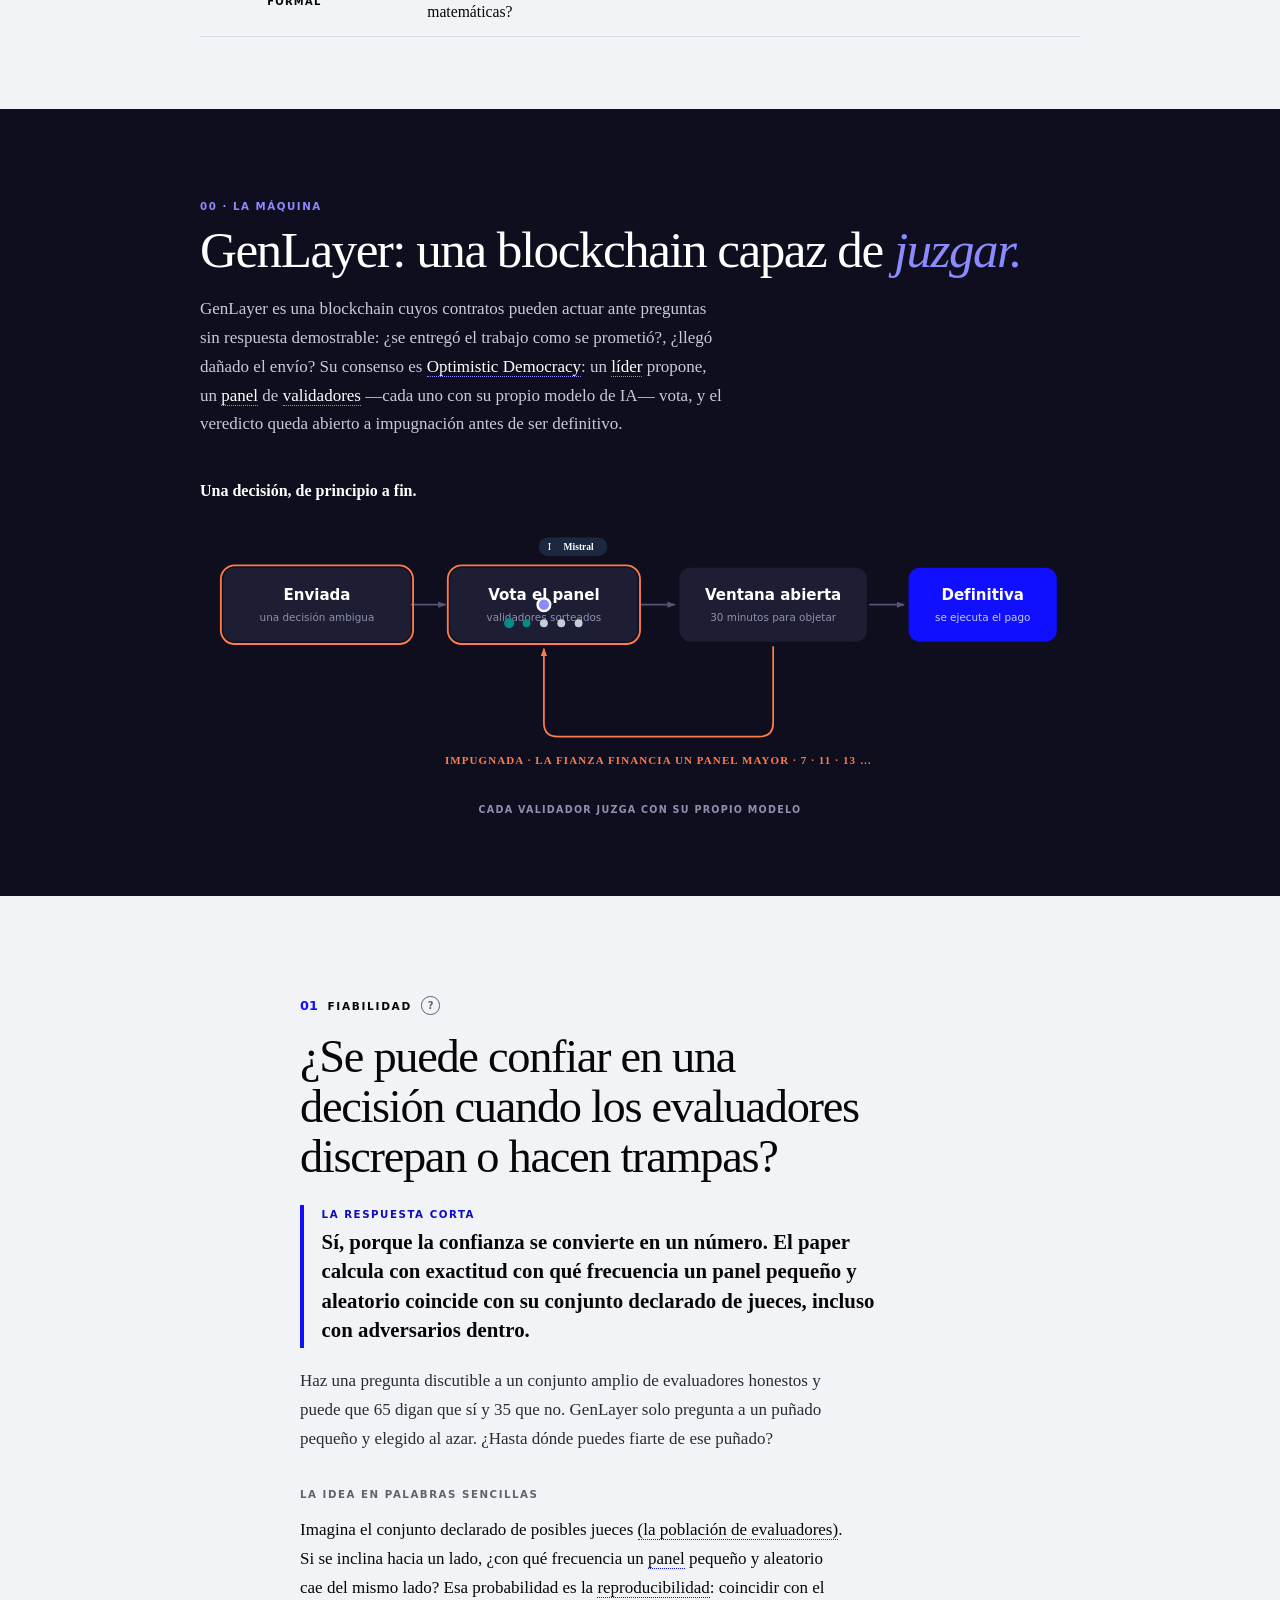
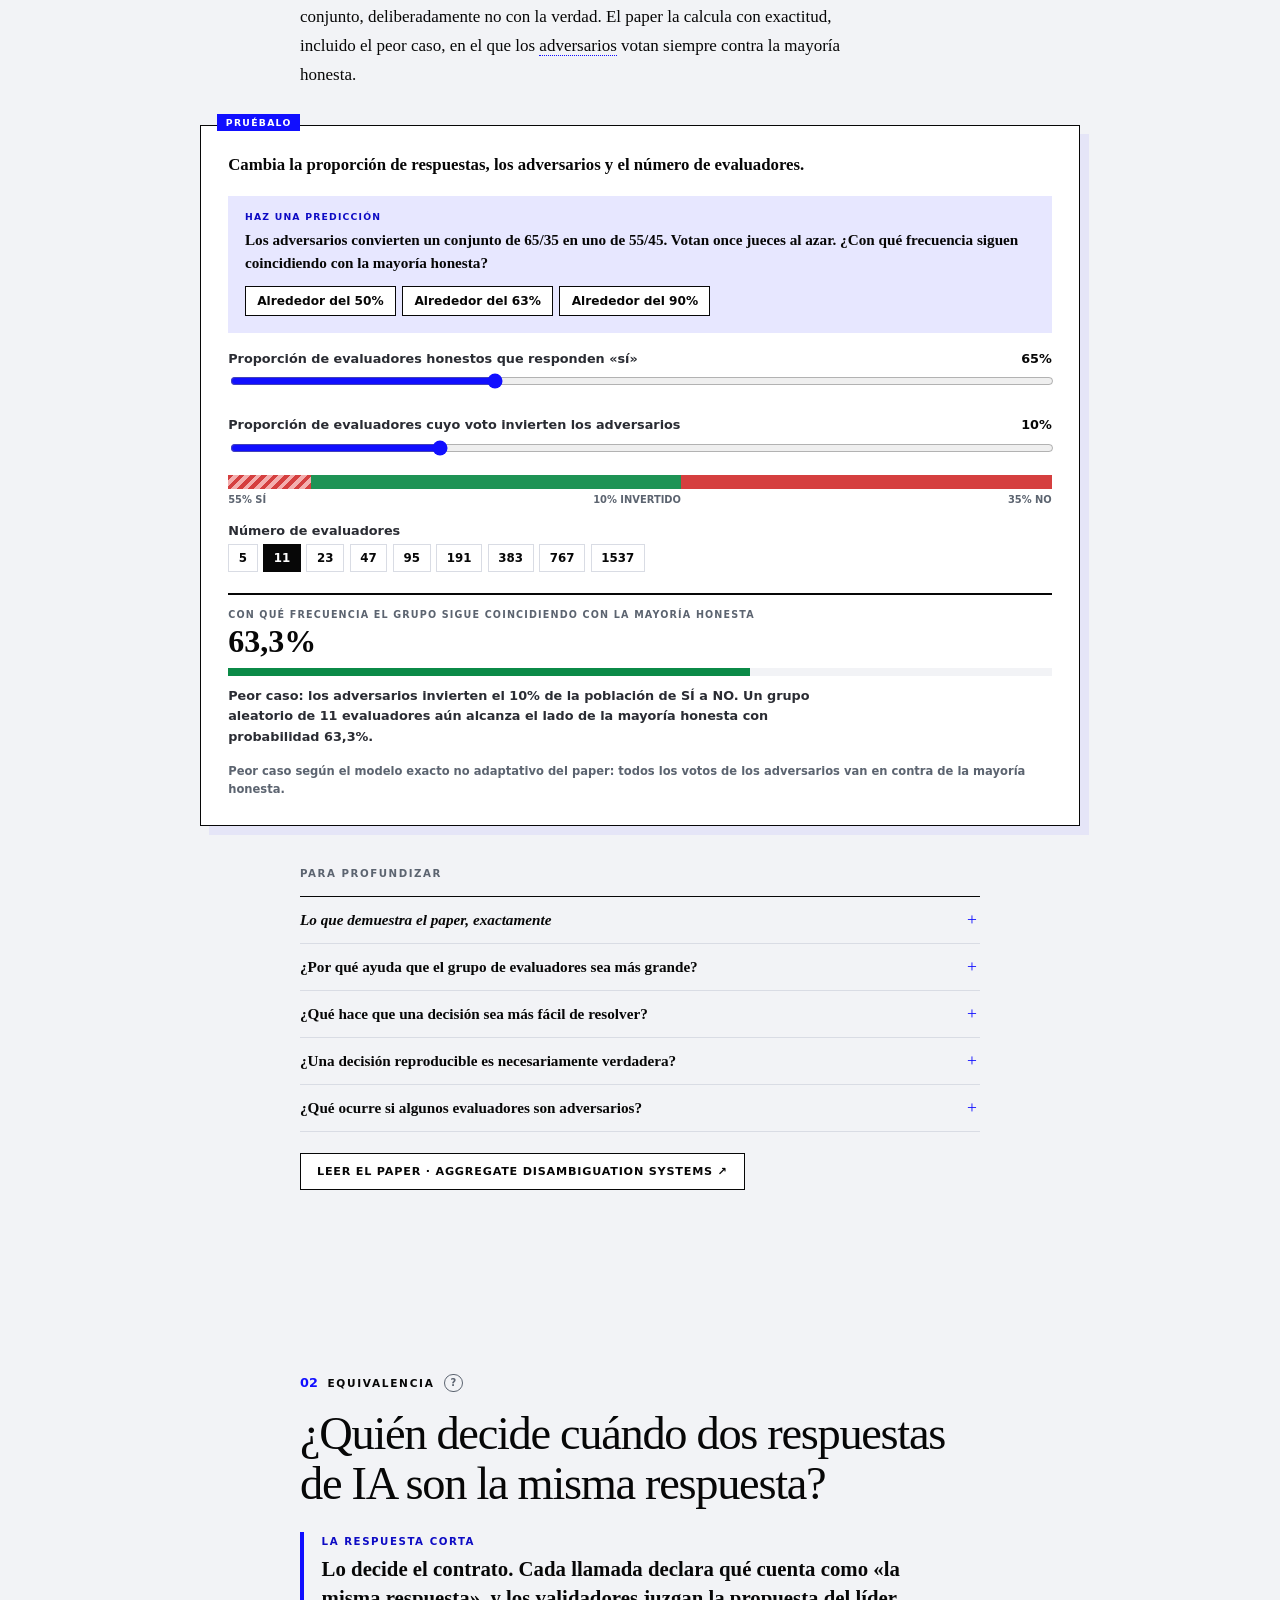
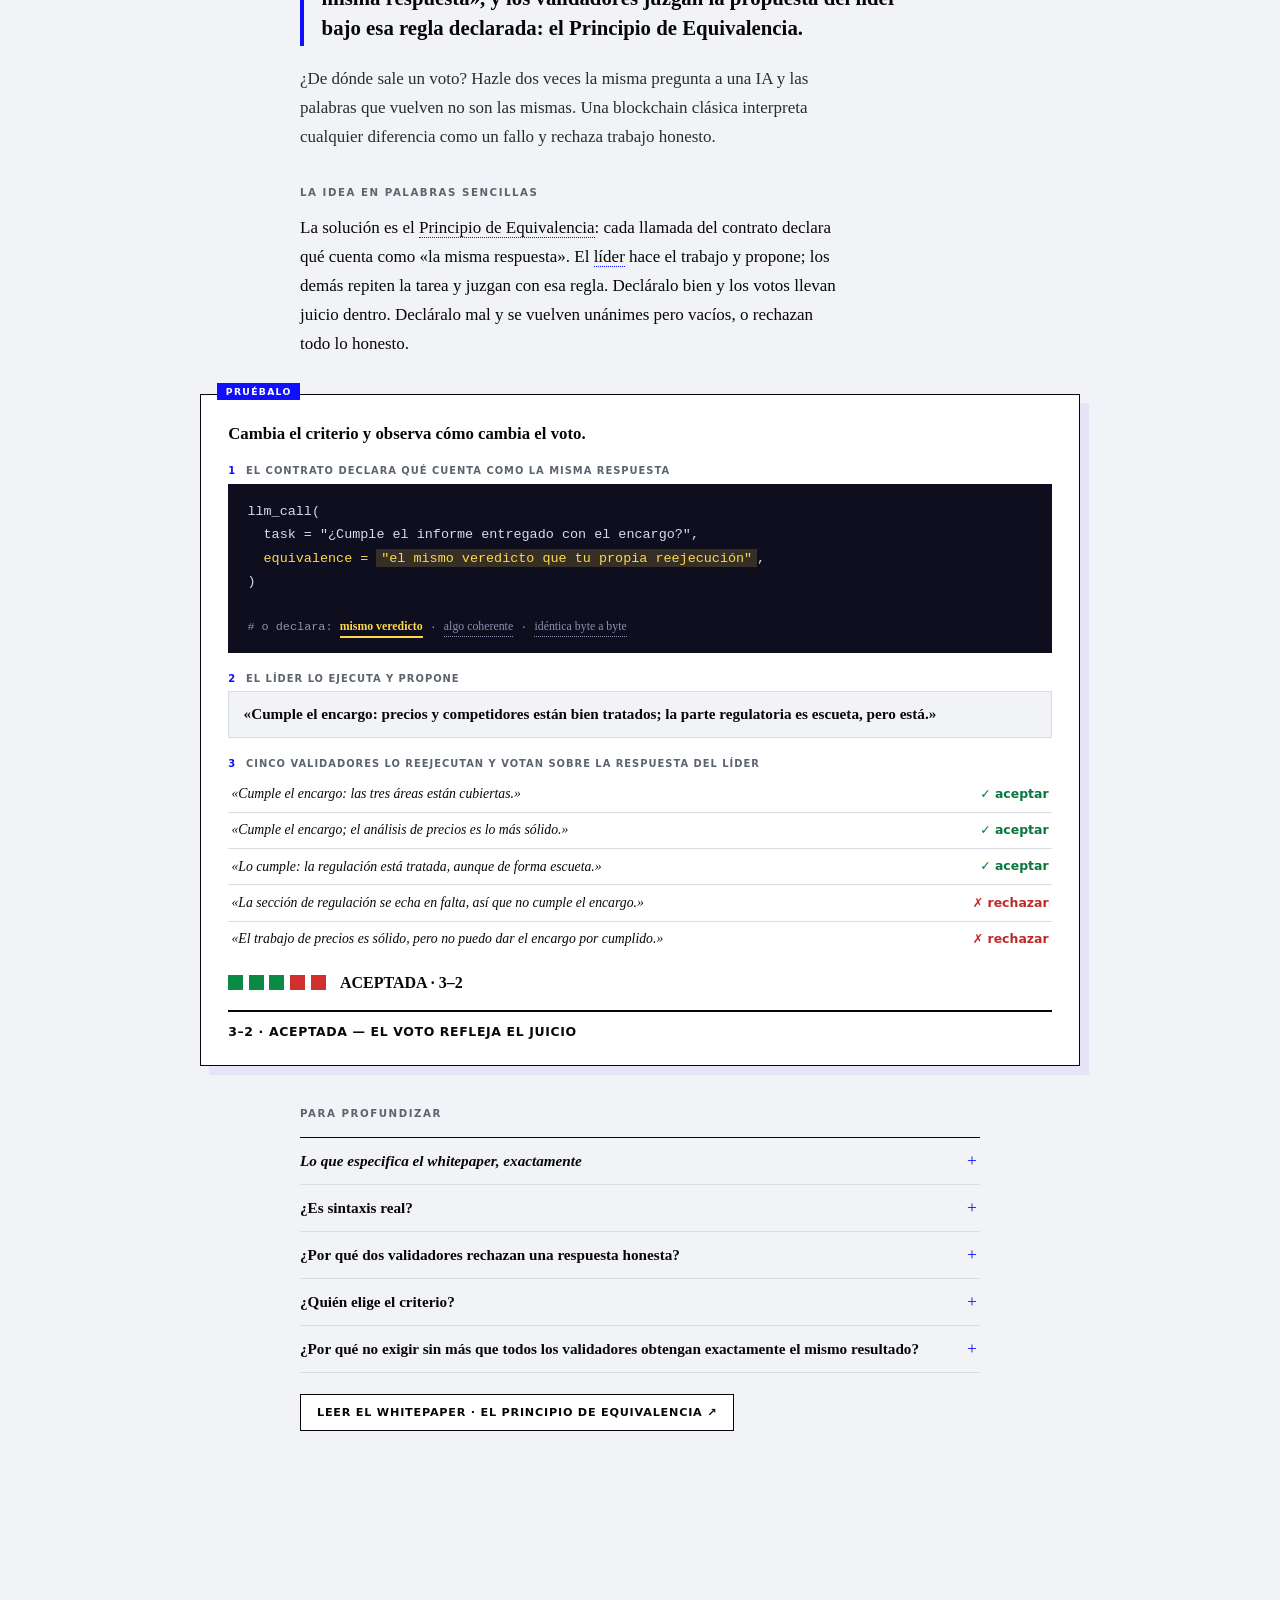
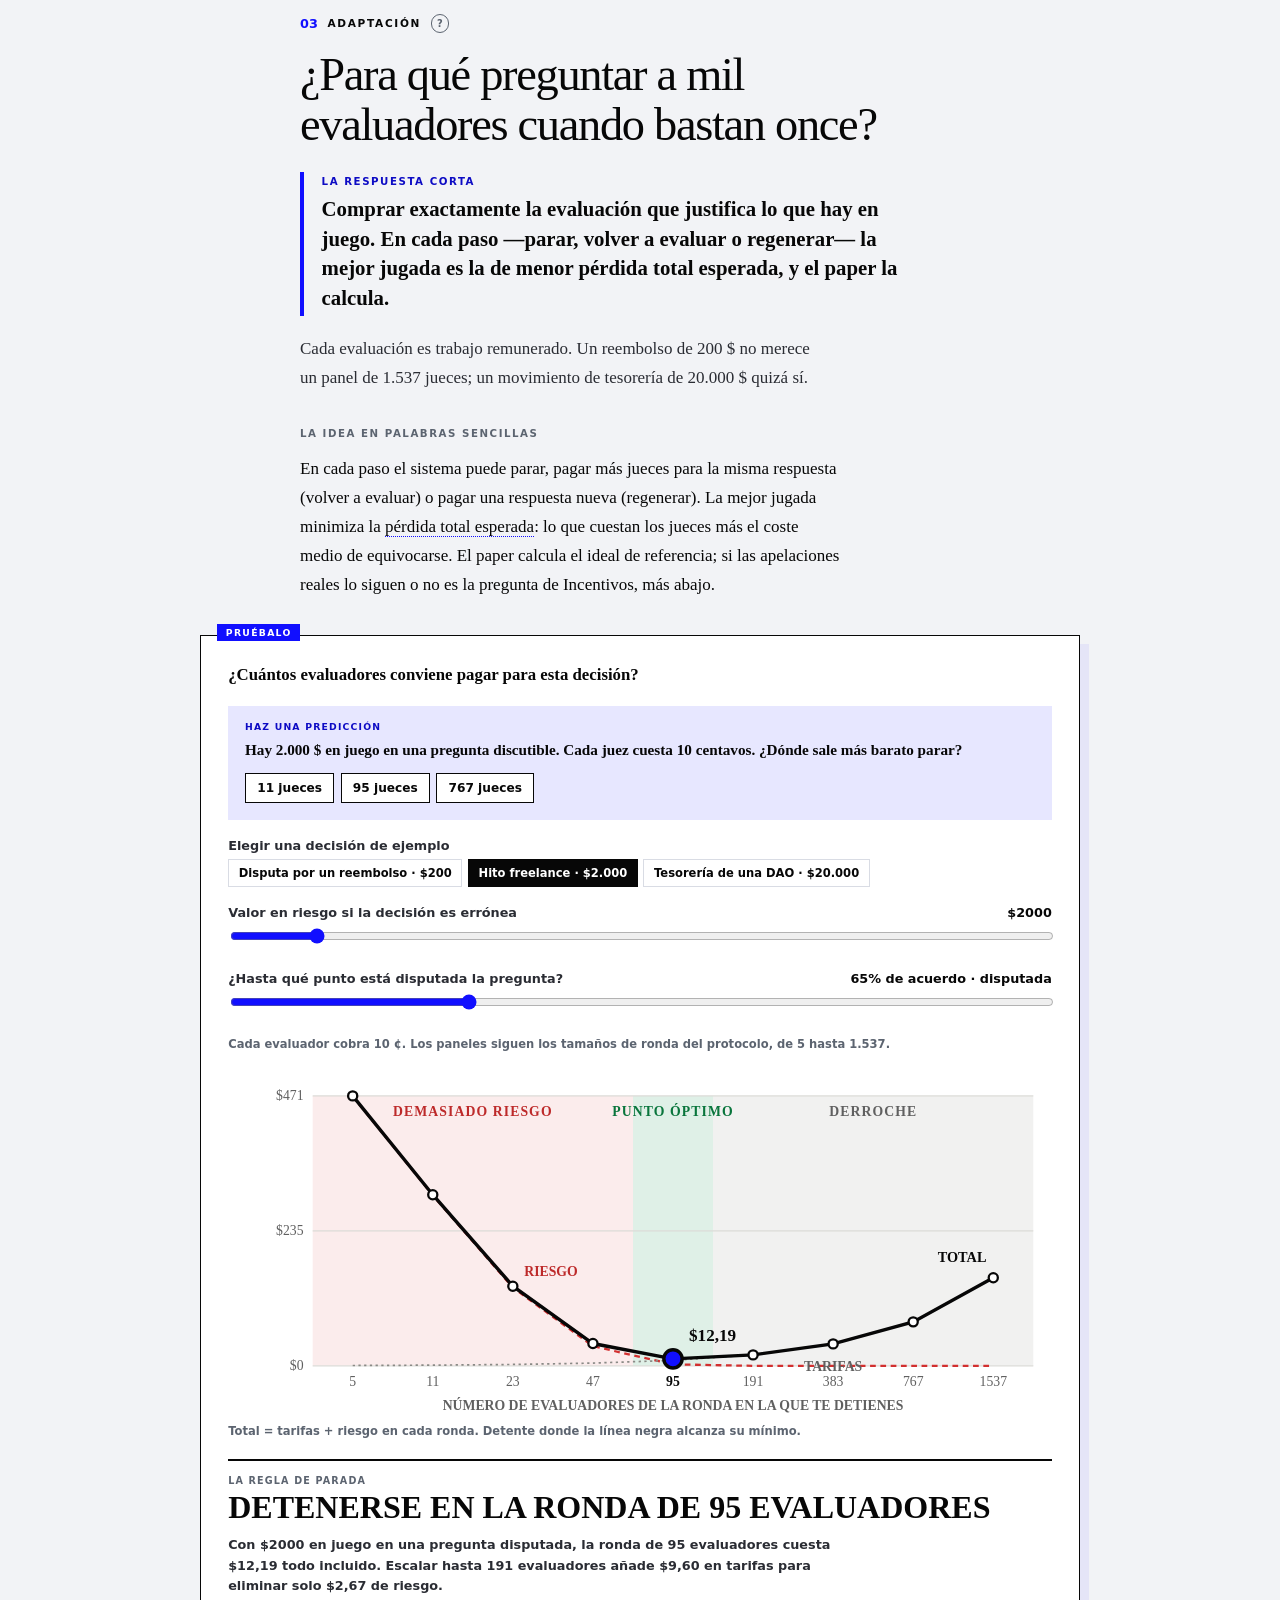
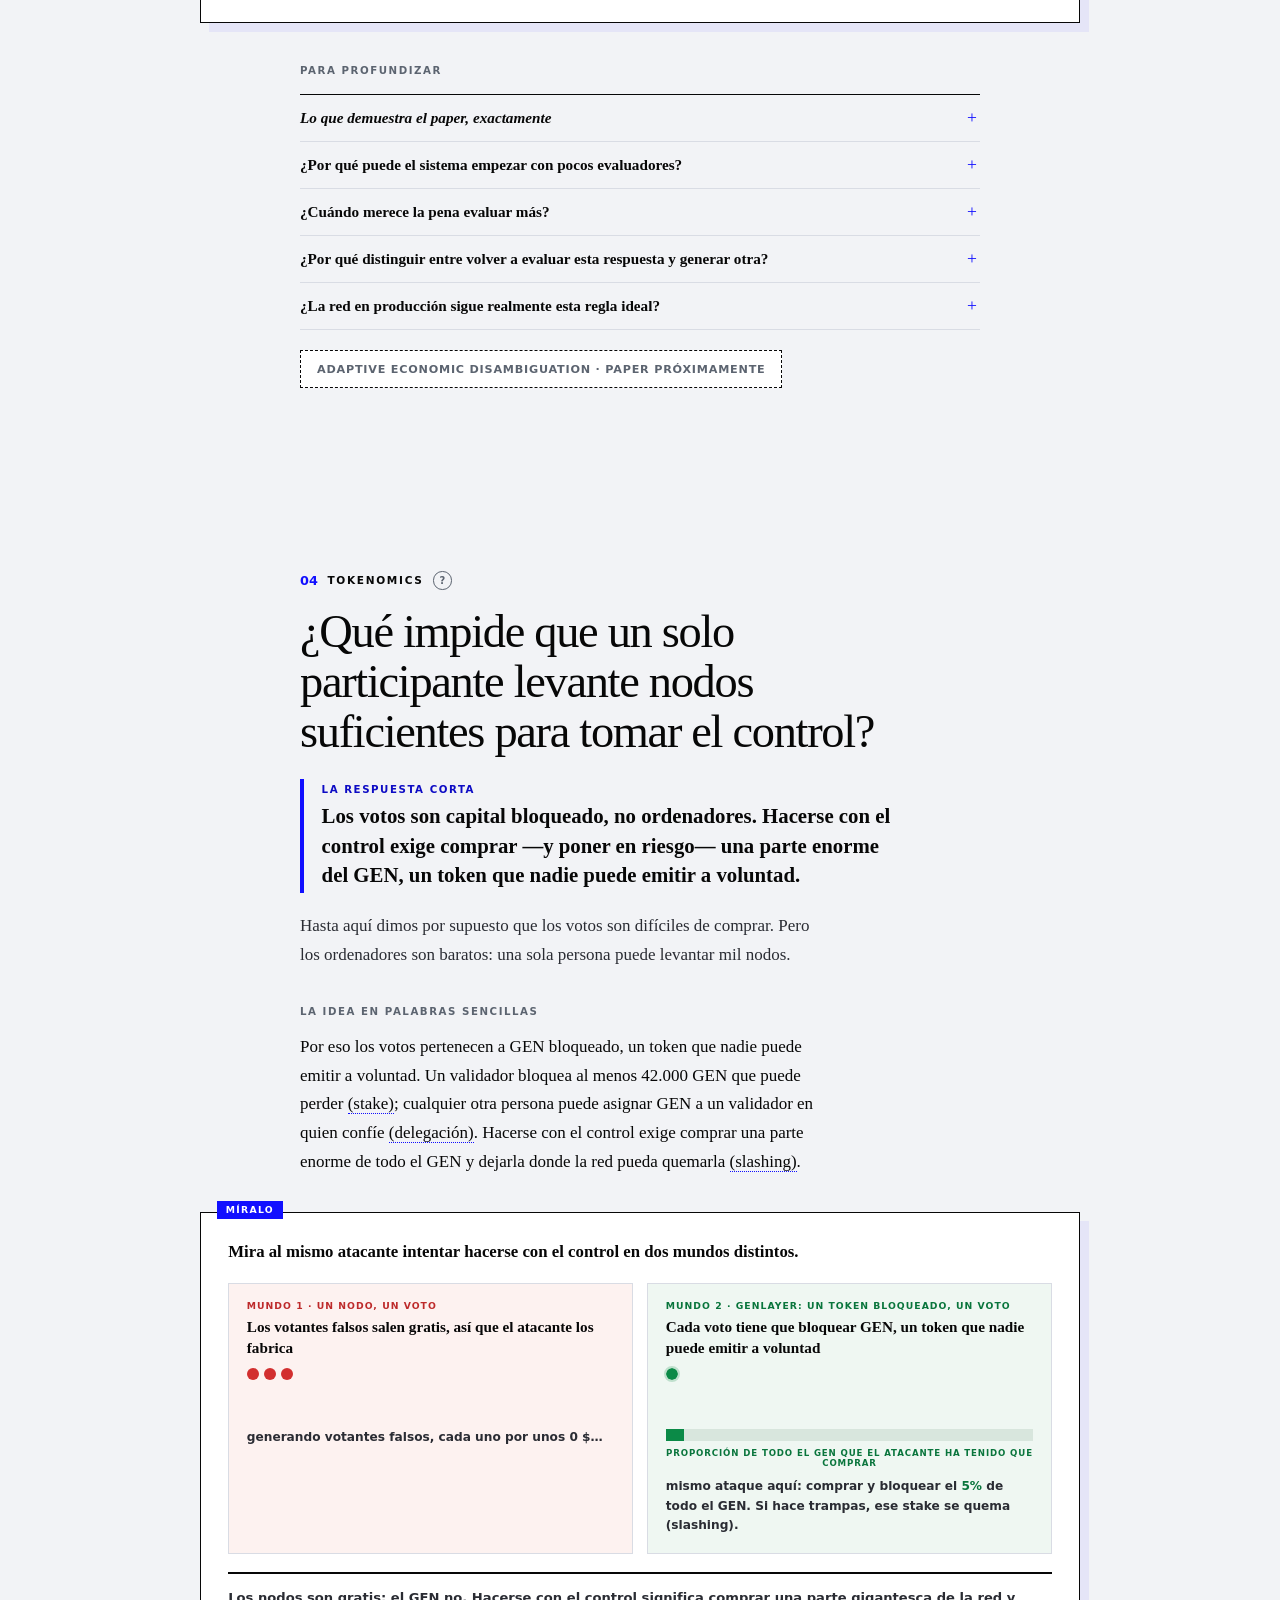
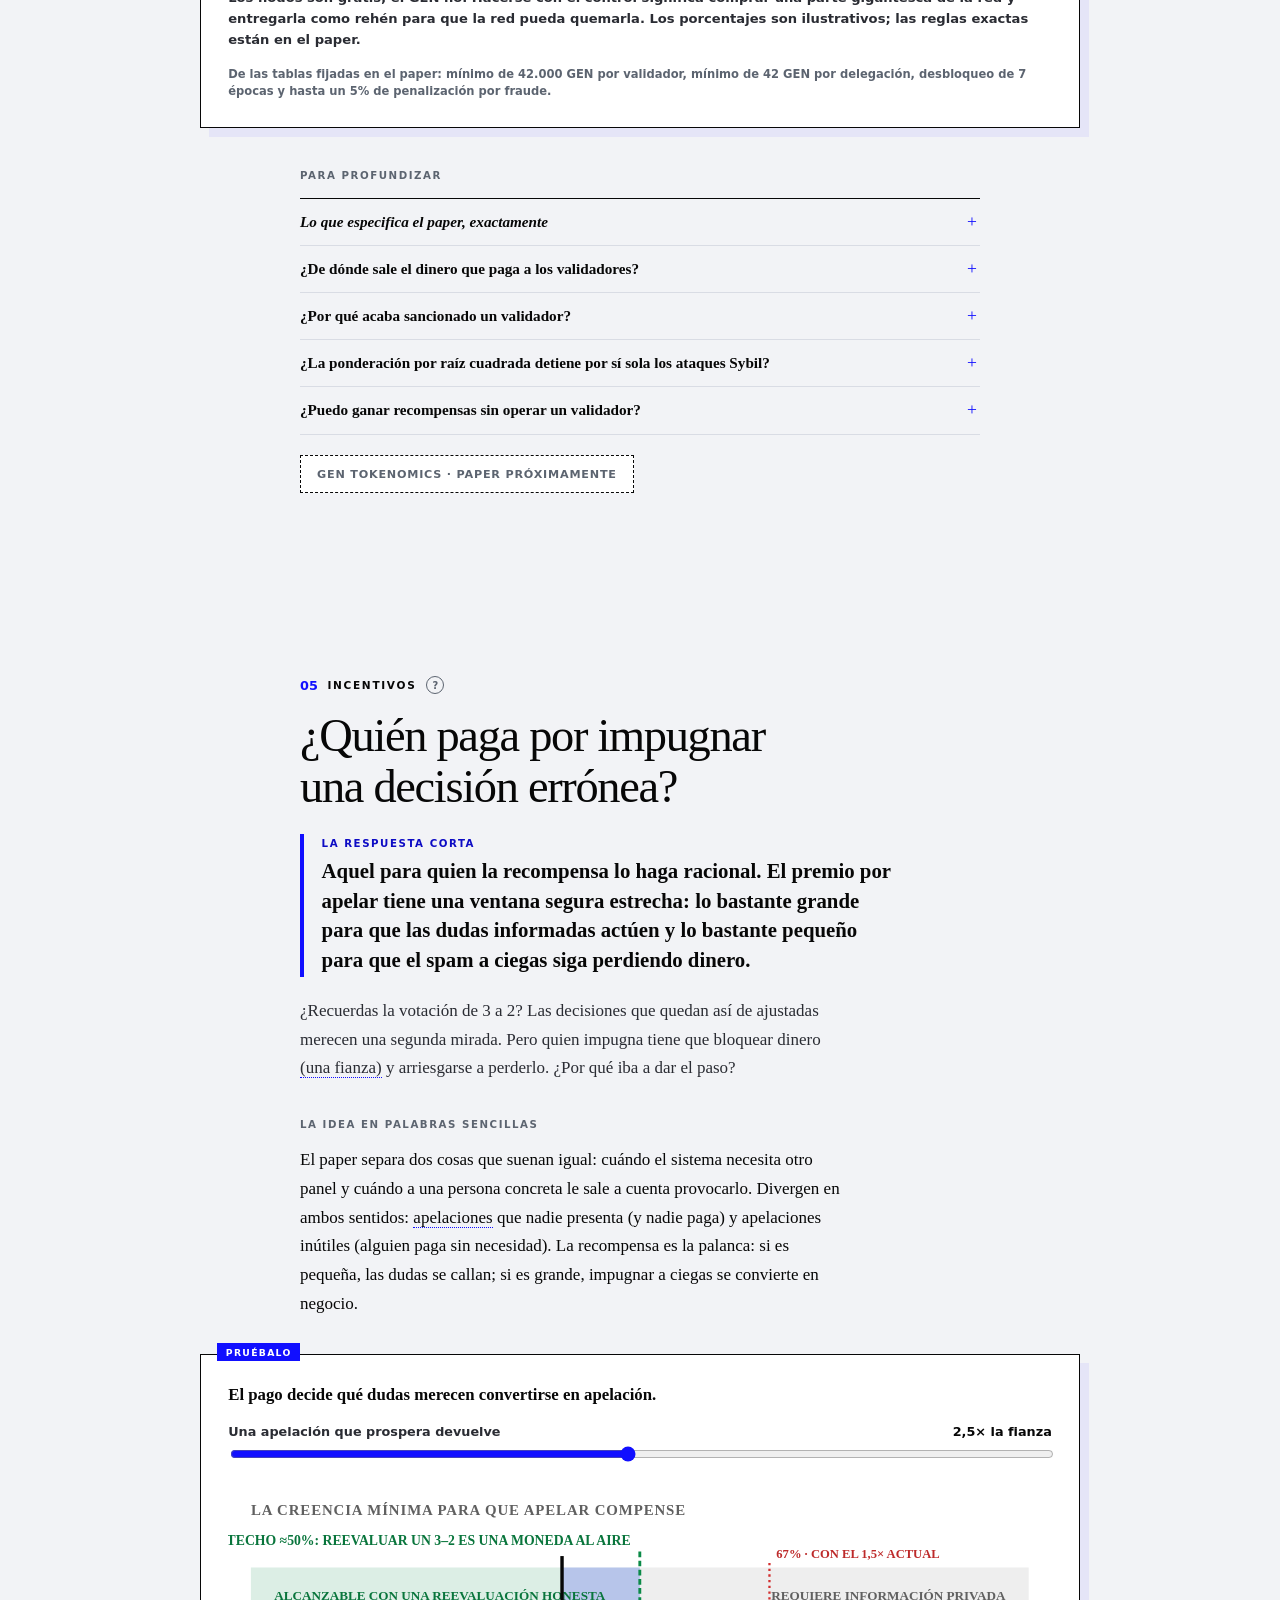
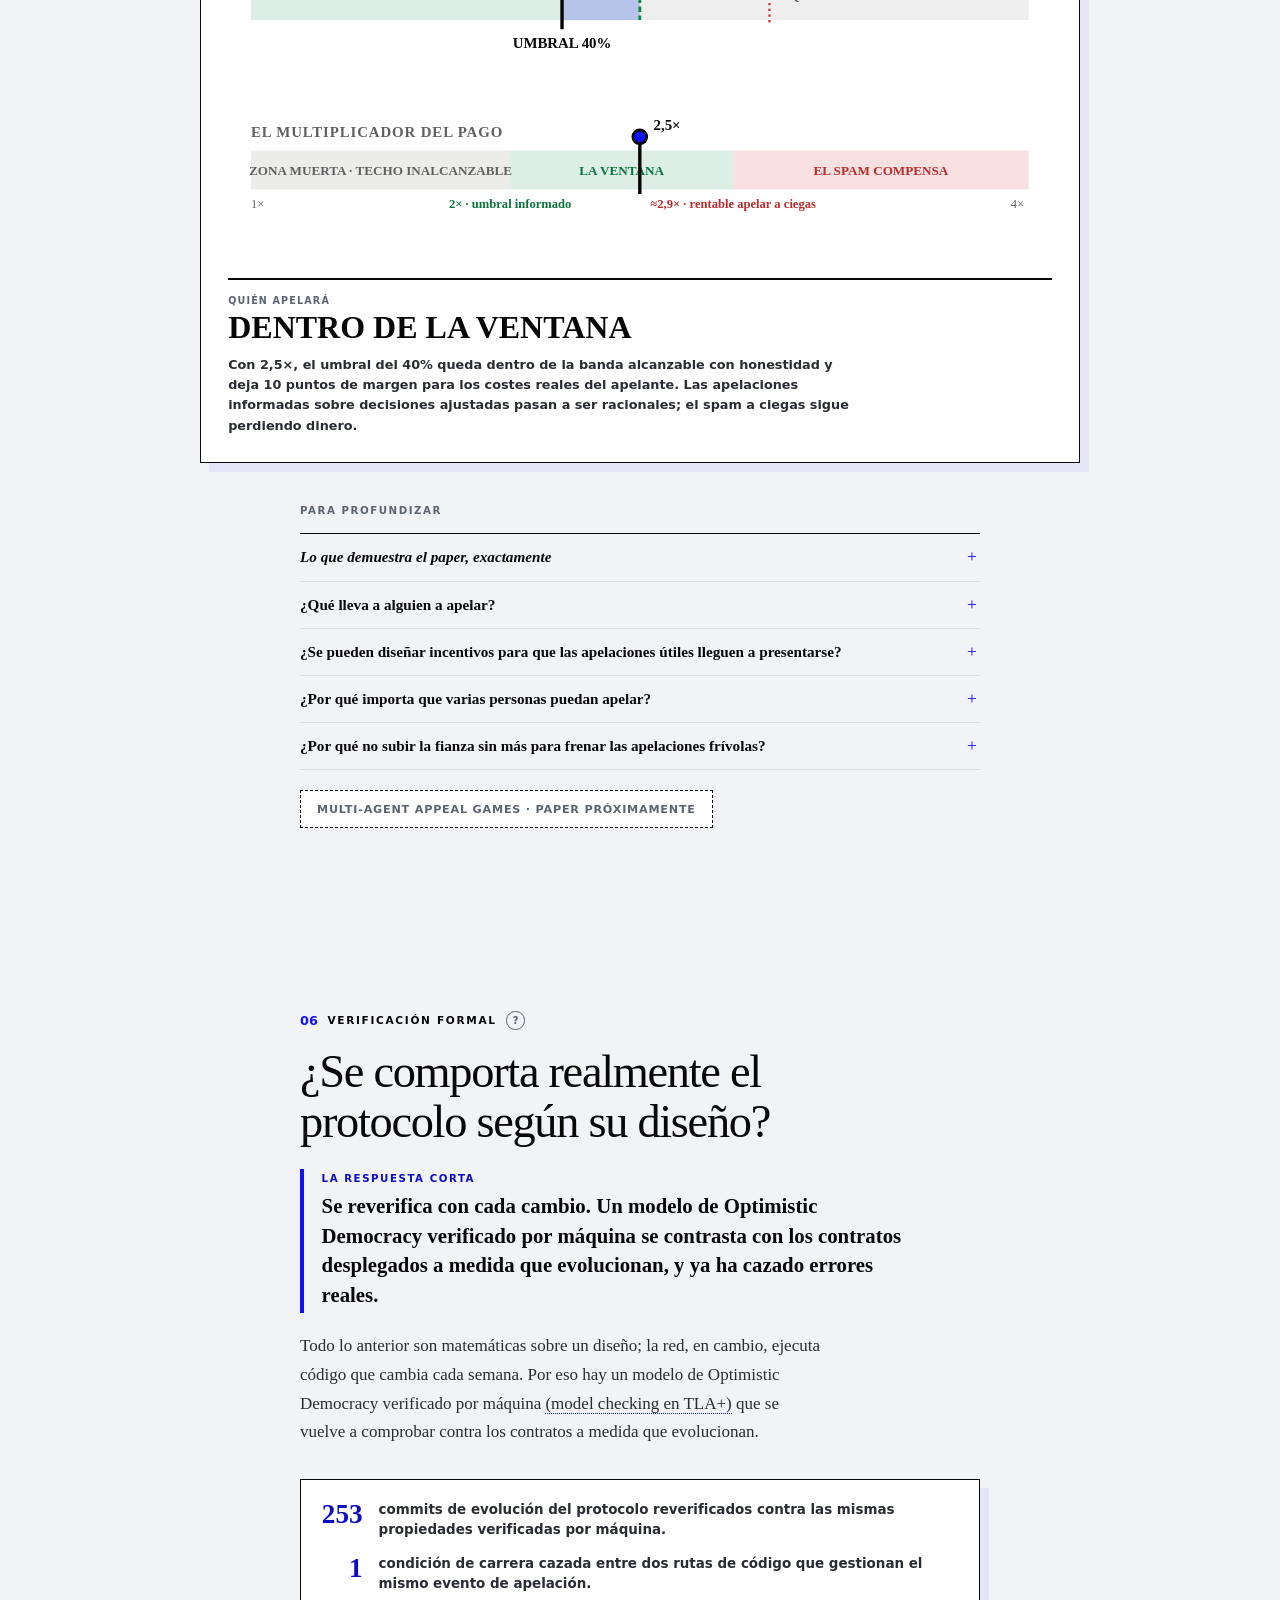
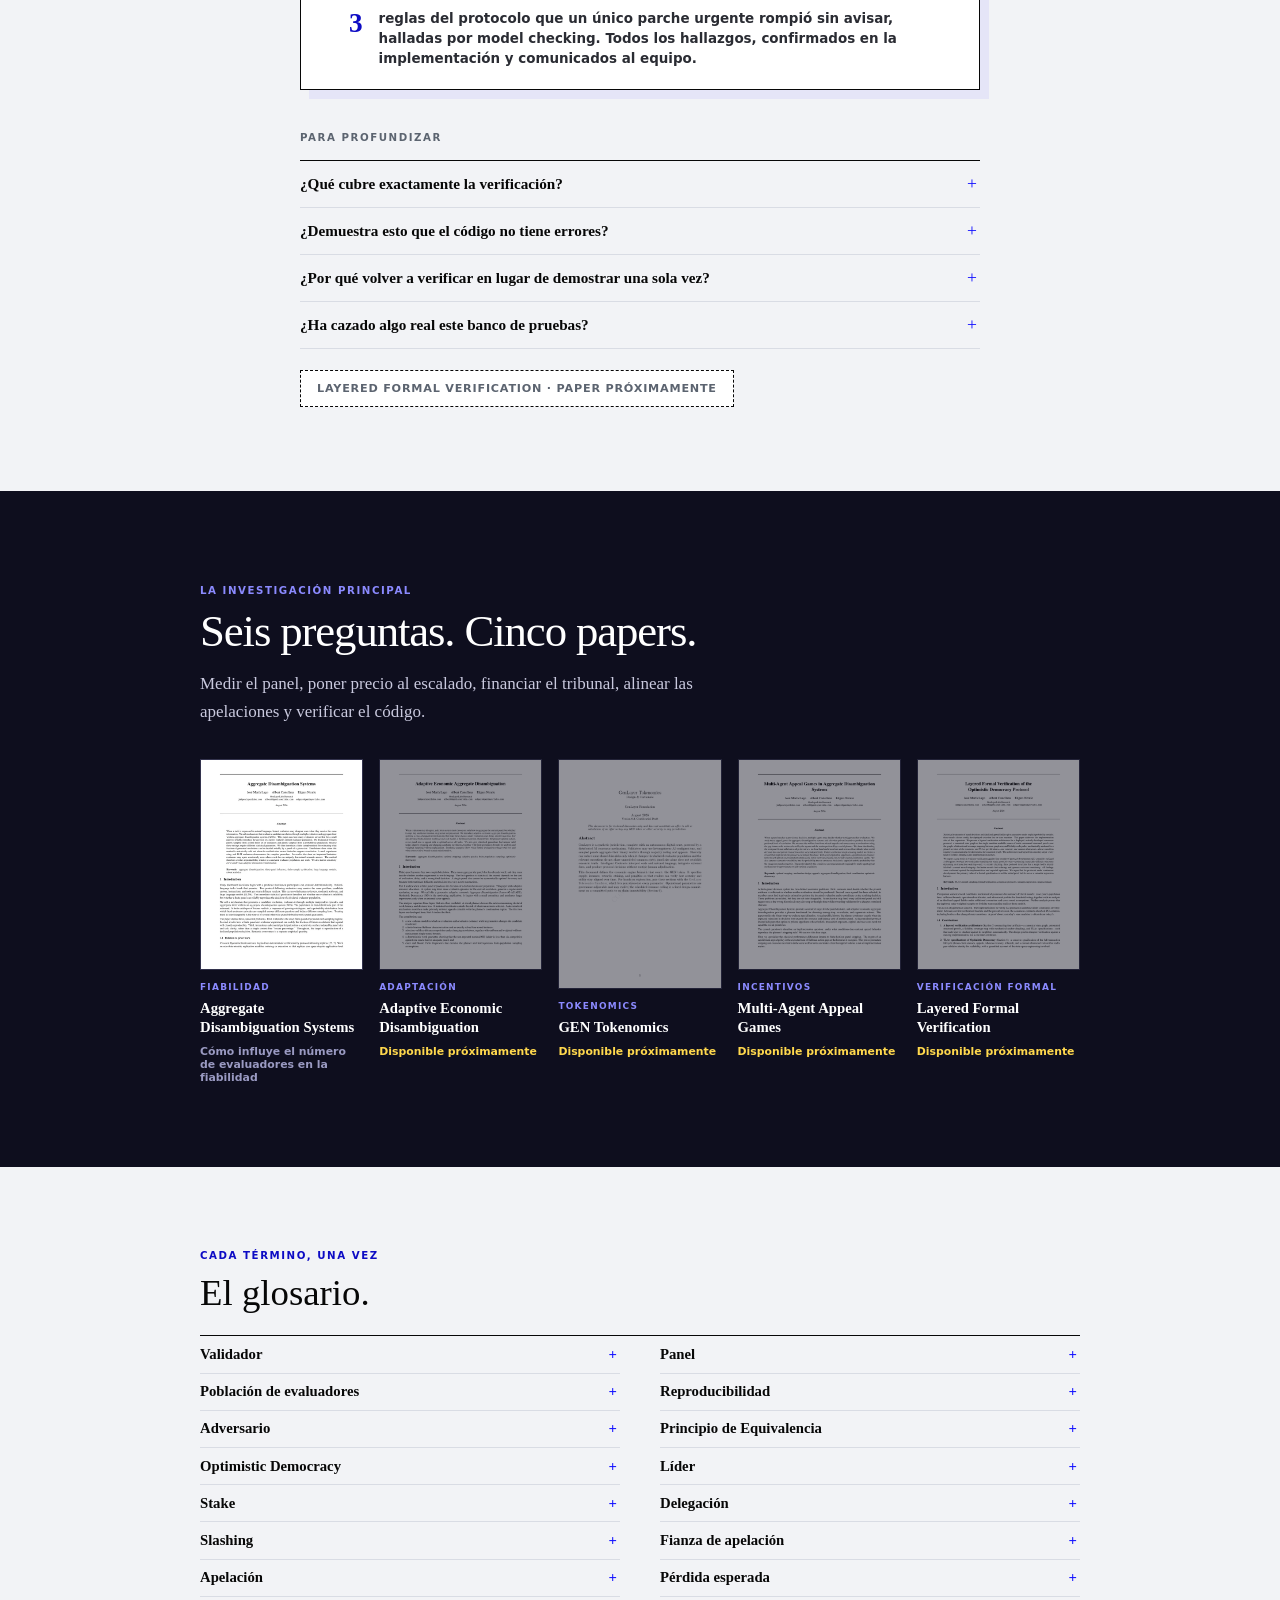
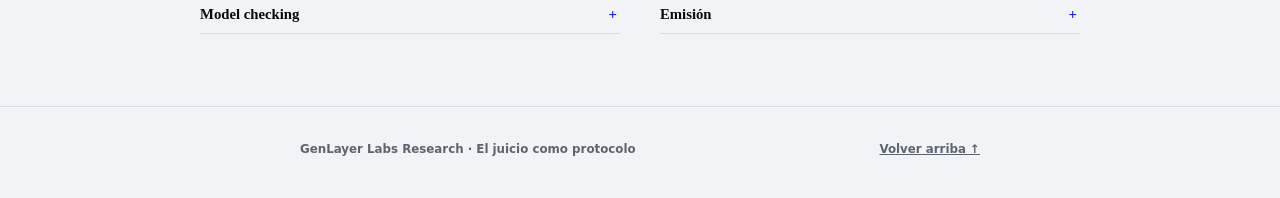
==== commit 22cd0560: "Turkish verification fixes from the fresh-eyes native review Co-Authored-By: Claude Fable 5 <noreply" ====
--- a/es/index.html
+++ b/es/index.html
@@ -385,8 +385,8 @@
         ]
       }
     </script>
-    <link rel="stylesheet" href="../bridge-compact.css?v=mtjbgo9d" />
-    <link rel="stylesheet" href="../bridge-critical.css?v=mtjbgo9d" />
+    <link rel="stylesheet" href="../bridge-compact.css?v=mtjnn25v" />
+    <link rel="stylesheet" href="../bridge-critical.css?v=mtjnn25v" />
   </head>
   <body>
 
@@ -1058,6 +1058,7 @@
       },
       "tr": {
         "Validator": "Doğrulayıcı",
+        "Model checking": "Model denetleme",
         "A computer taking part in the network's judging. In GenLayer each validator runs an AI model of its own choosing and locks GEN tokens as a security deposit (stake).": "Ağın yargısına katılan bir bilgisayar. GenLayer'da her doğrulayıcı kendi seçtiği yapay zekâ modelini çalıştırır ve güvence olarak GEN kilitler (stake).",
         "The small random group of validators chosen to judge one decision. GenLayer's rounds use panels of 5, 7, 11 and so on, growing with each appeal.": "Bir kararı yargılamak üzere seçilen küçük, rastgele doğrulayıcı grubu. GenLayer'ın turları 5, 7, 11 diye büyüyen paneller kullanır; her itirazla bir boy büyür.",
         "Evaluator population": "Değerlendirici popülasyonu",
@@ -1193,7 +1194,7 @@
           if (n === 20) badnote.textContent = GL_T("\u2026fake voters outnumber everyone. One actor owns the vote.");
         } else {
           flood.innerHTML = ""; staked.innerHTML = ""; n = 0;
-          fill.style.width = "0%"; cost.textContent = "0%";
+          fill.style.width = "0%"; cost.textContent = GL_PCT(0);
           badnote.textContent = GL_T("spawning fake voters, each costing about $0\u2026");
         }
       };
@@ -1321,6 +1322,6 @@
       } else cycle();
     })();
     </script>
-    <script src="../bridge-critical.js?v=mtjbgo9d"></script>
+    <script src="../bridge-critical.js?v=mtjnn25v"></script>
   </body>
 </html>
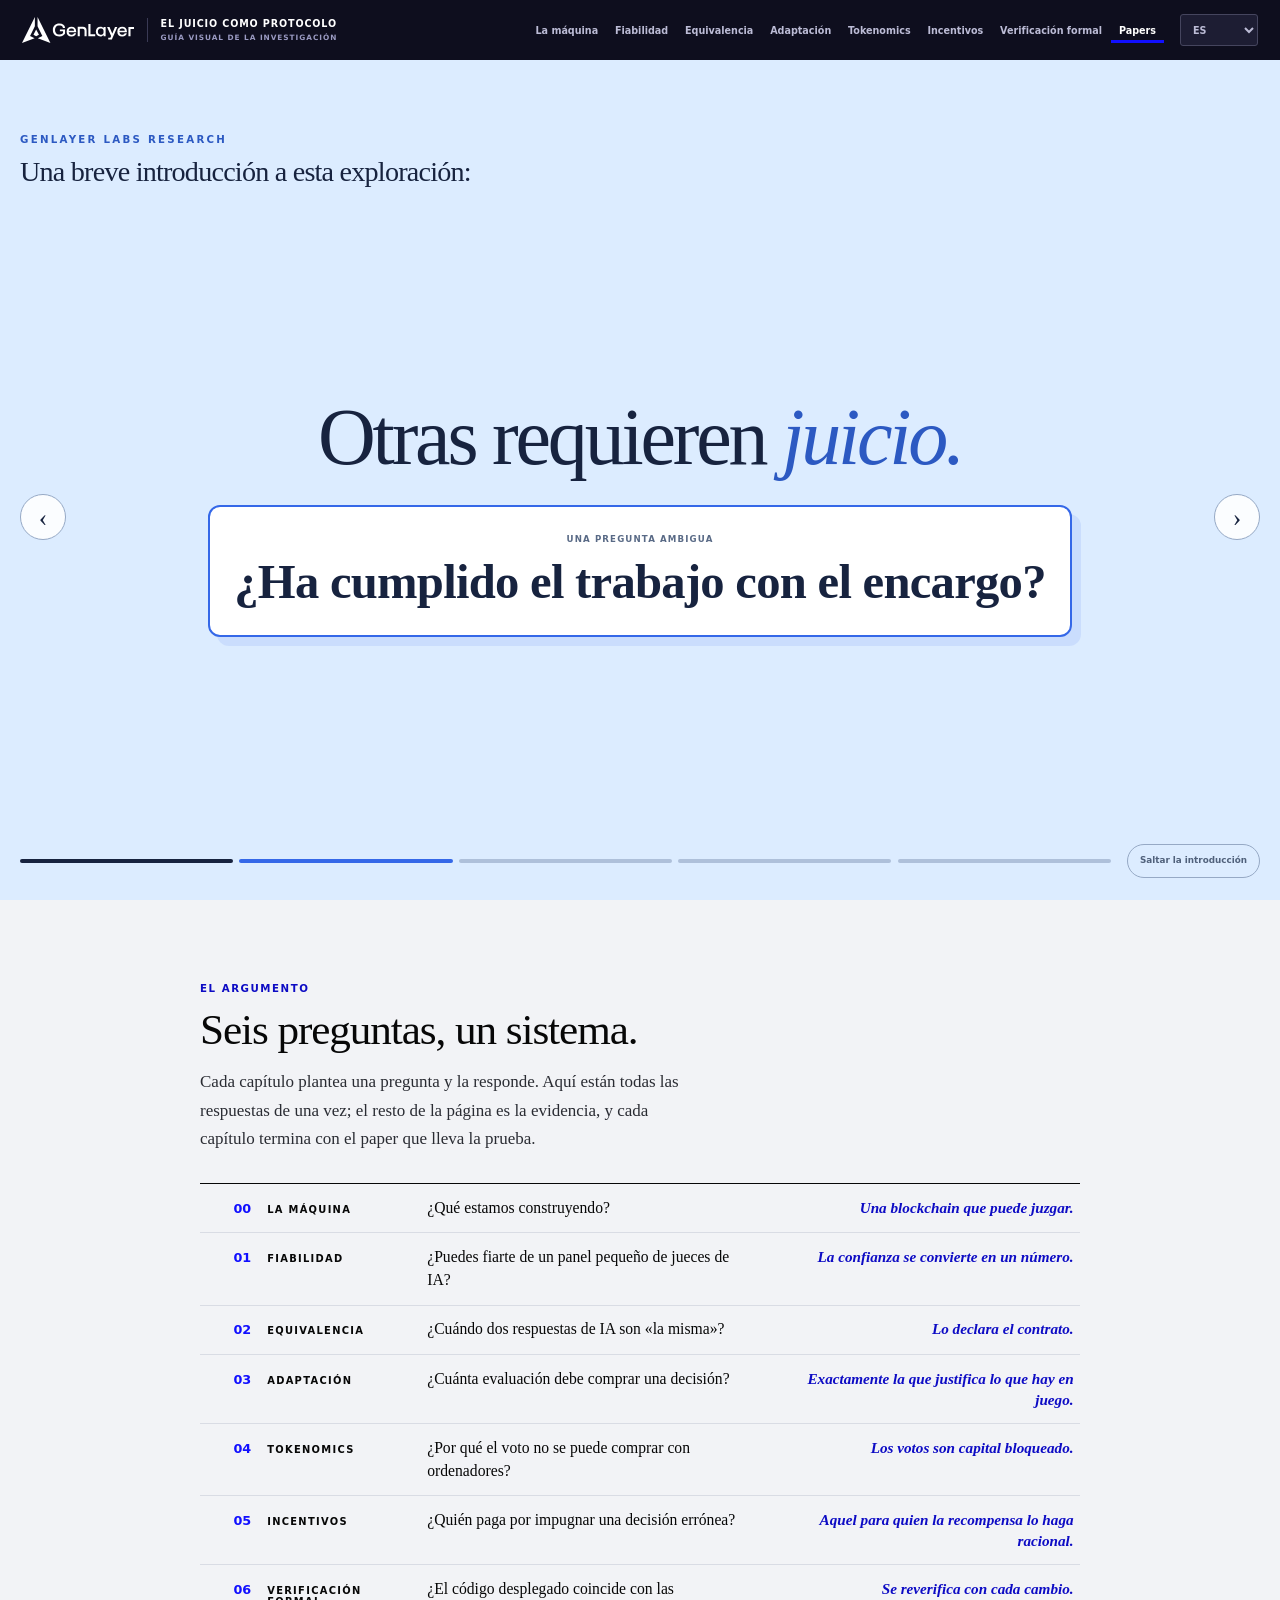
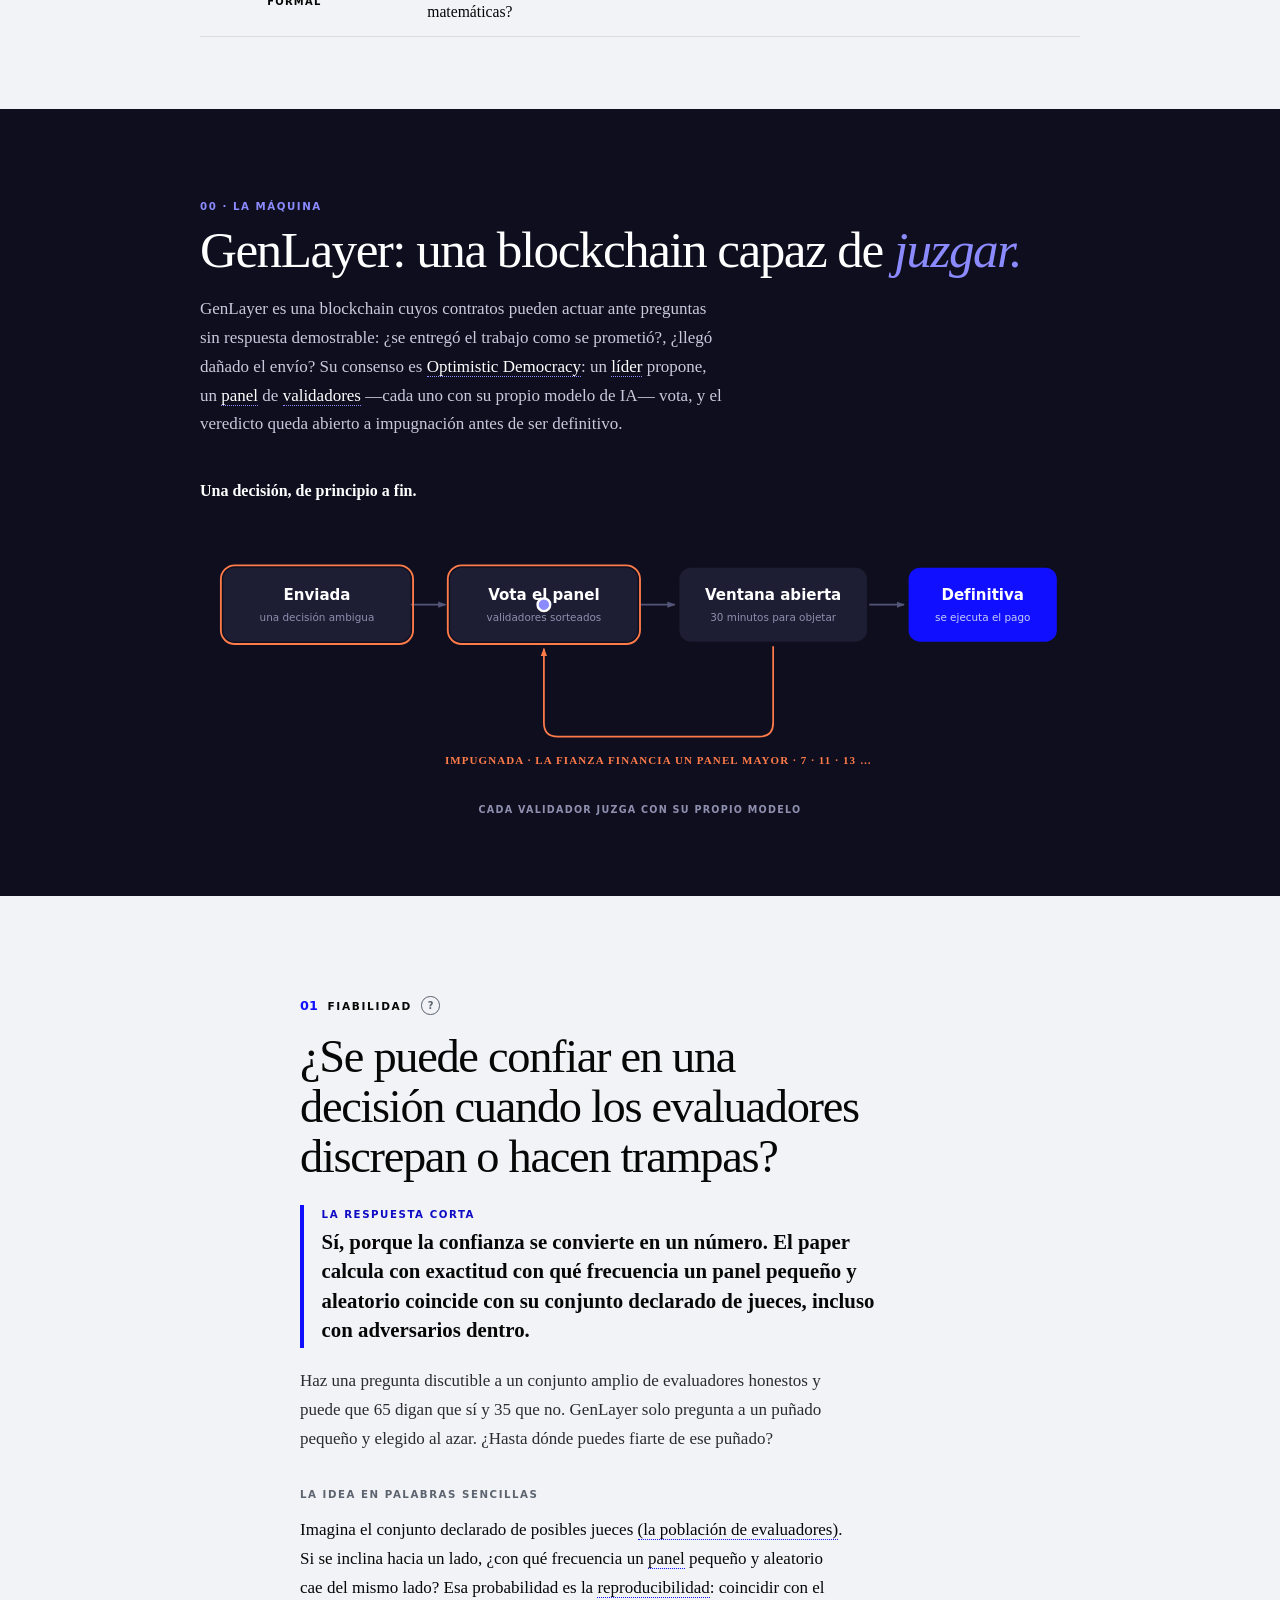
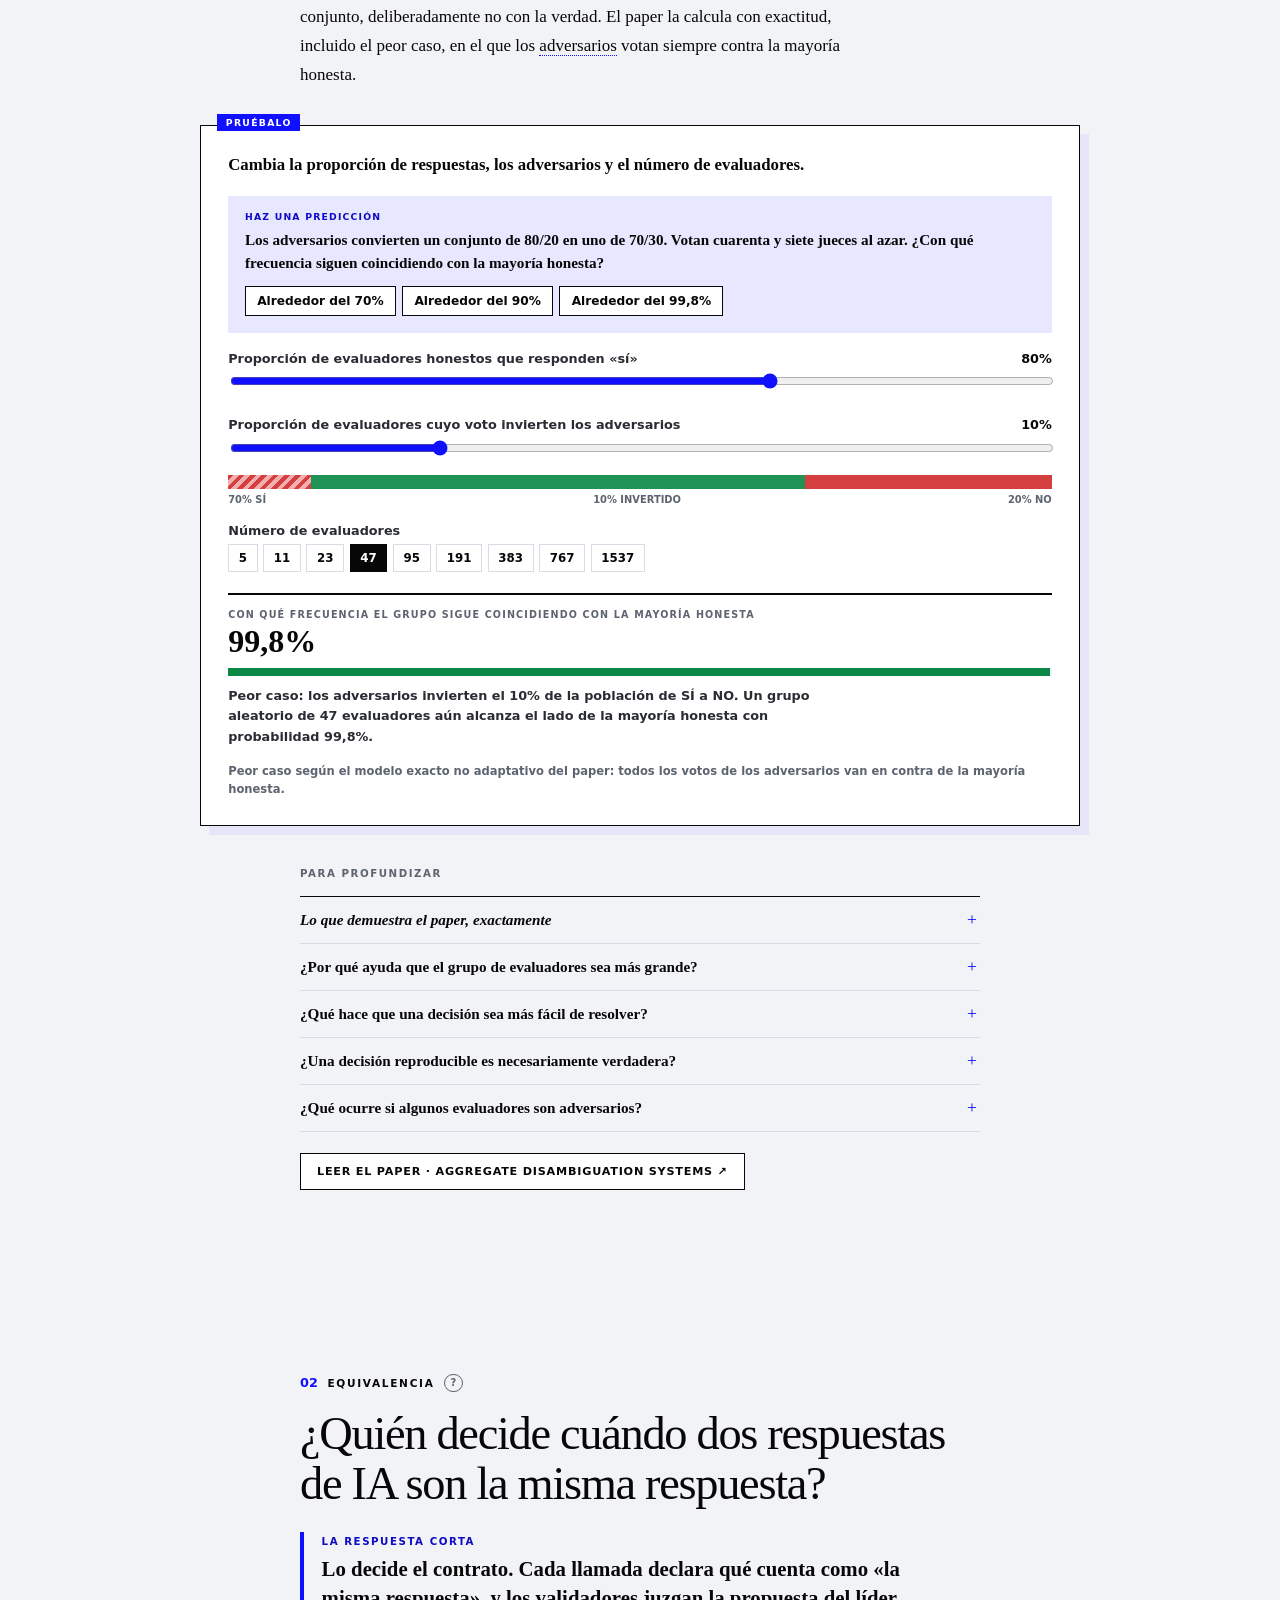
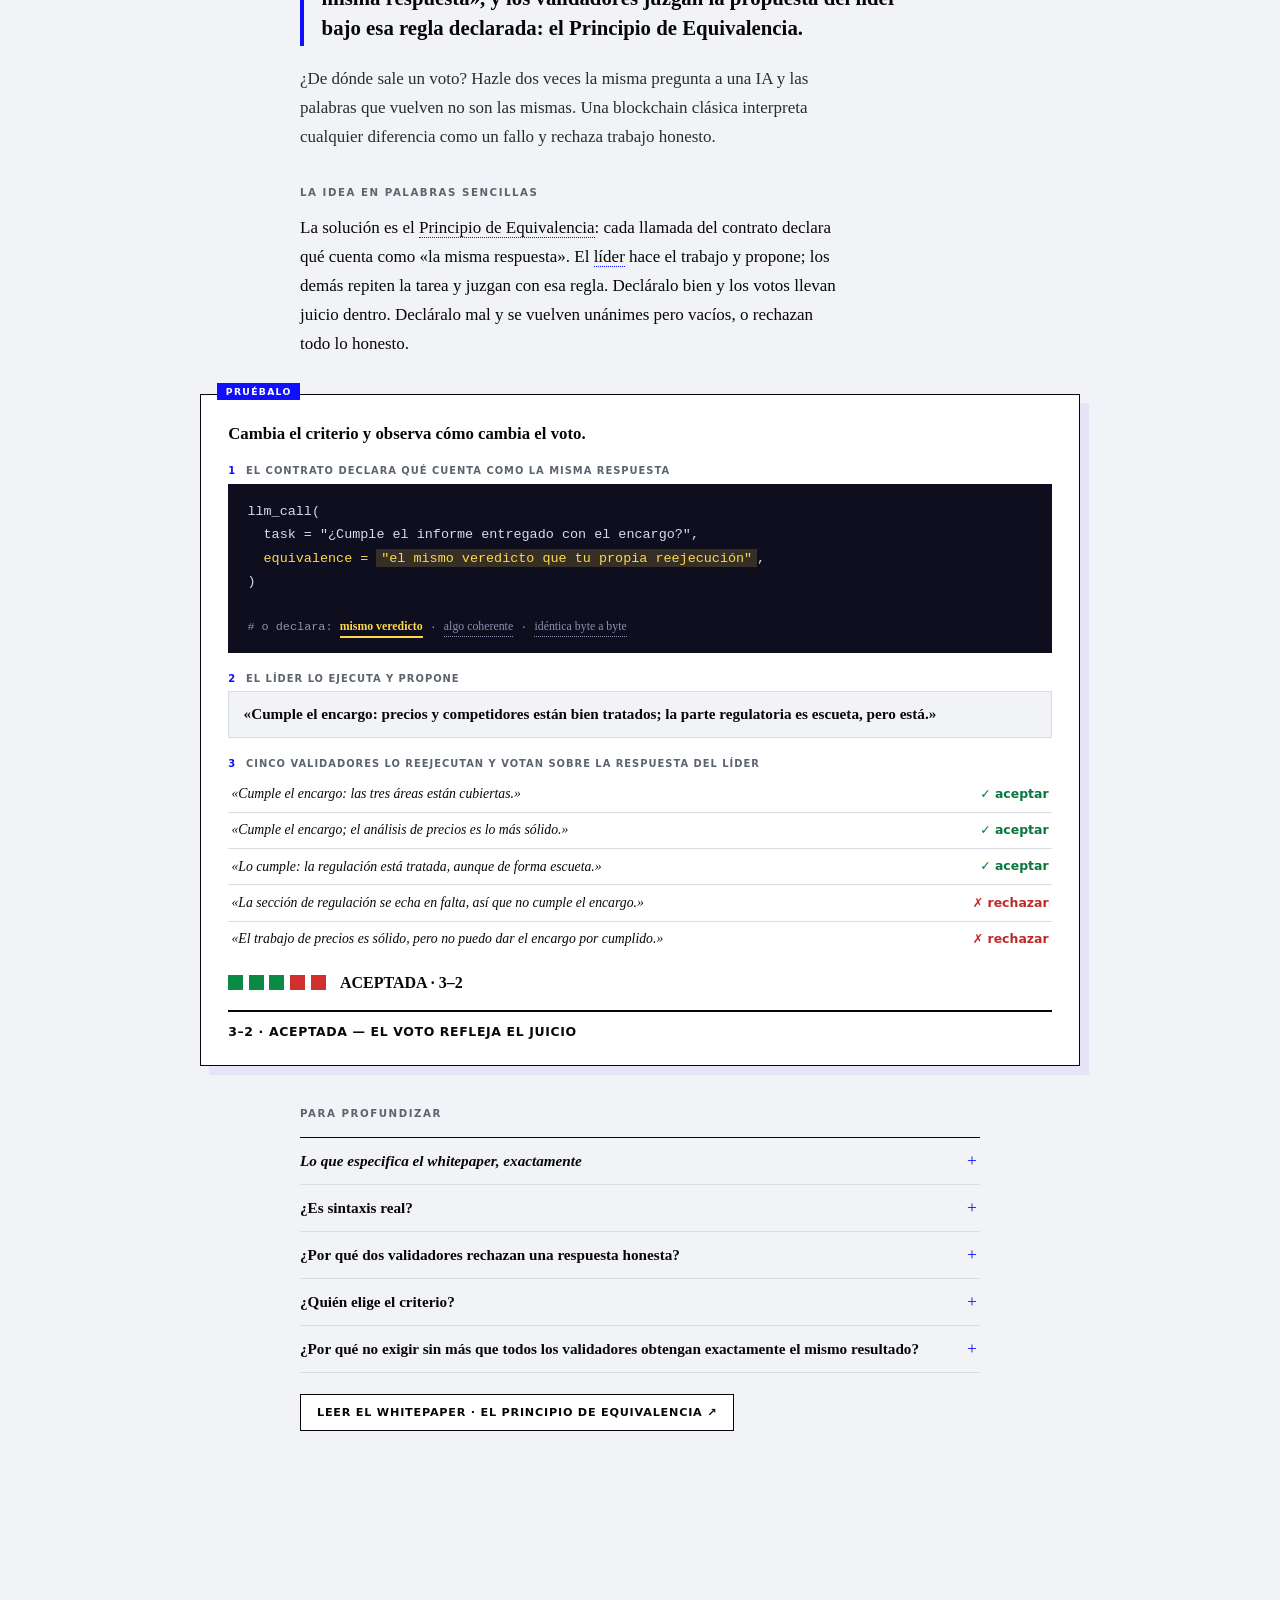
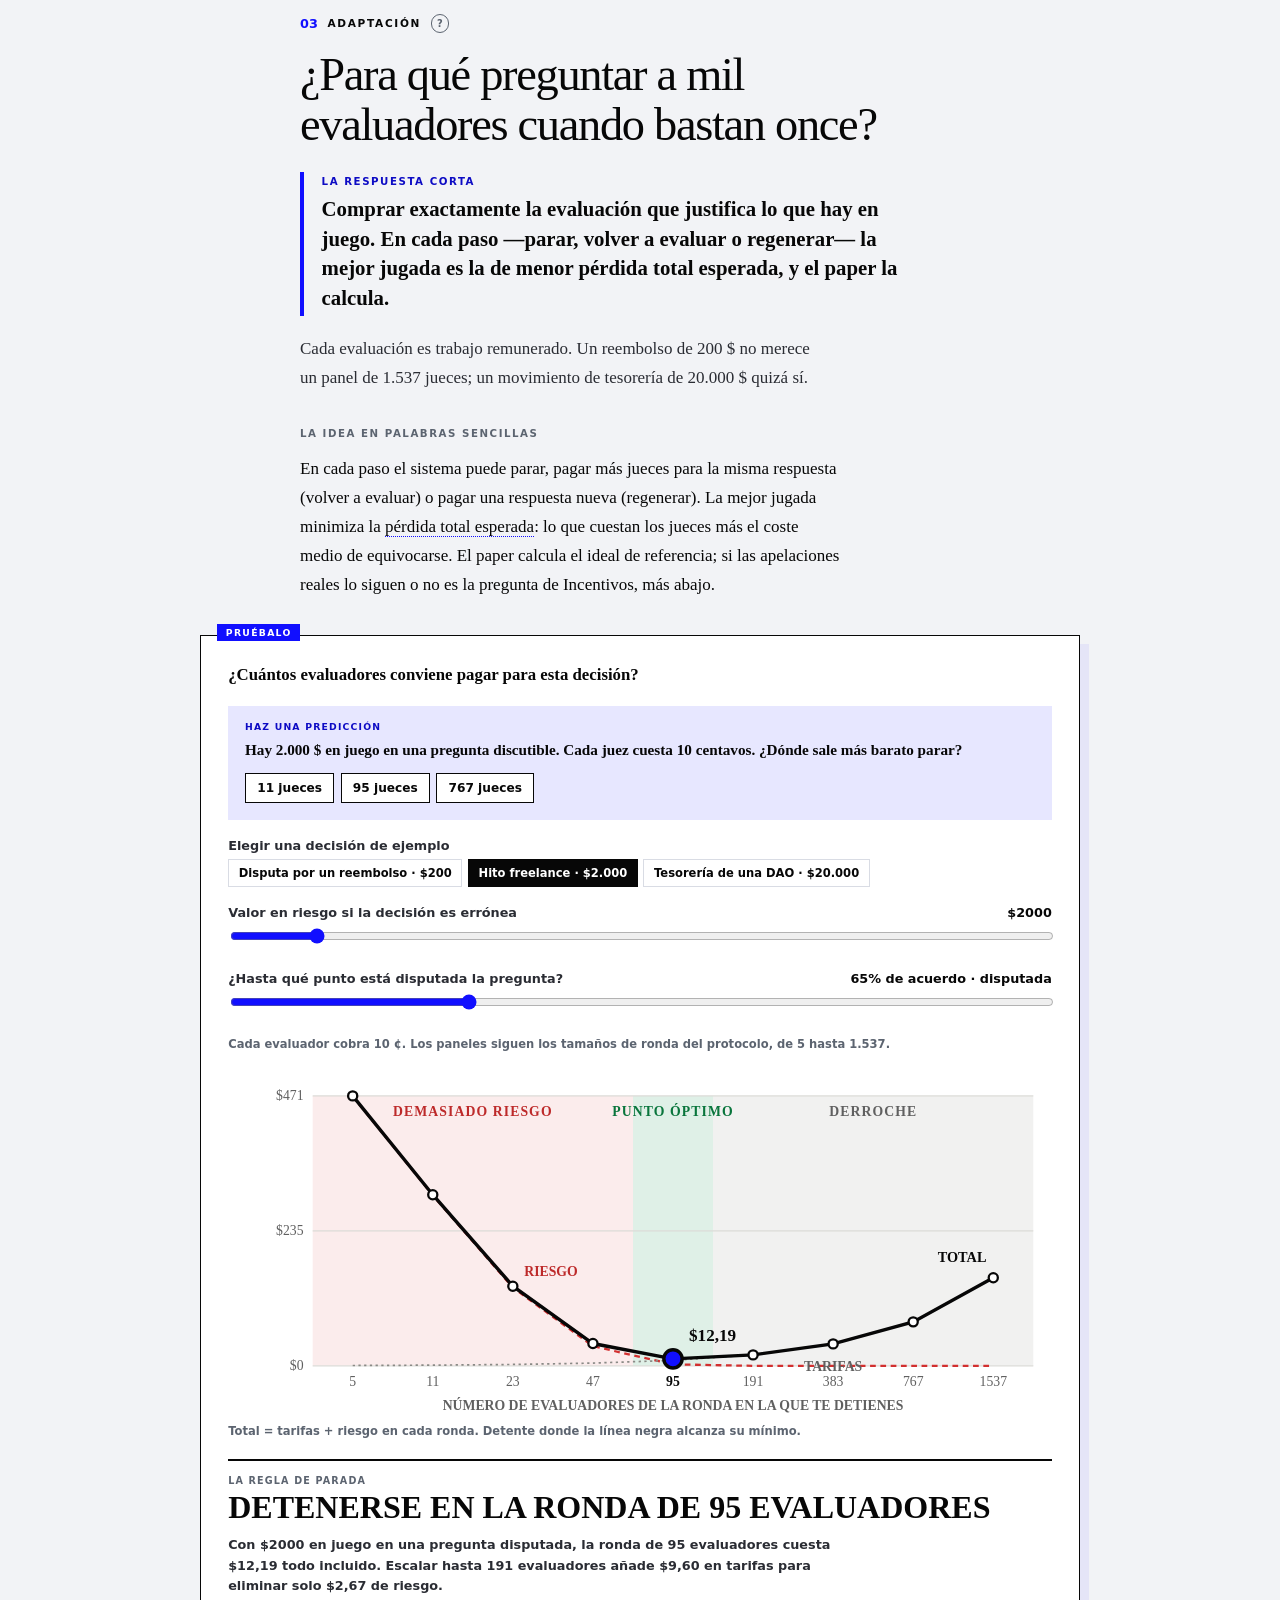
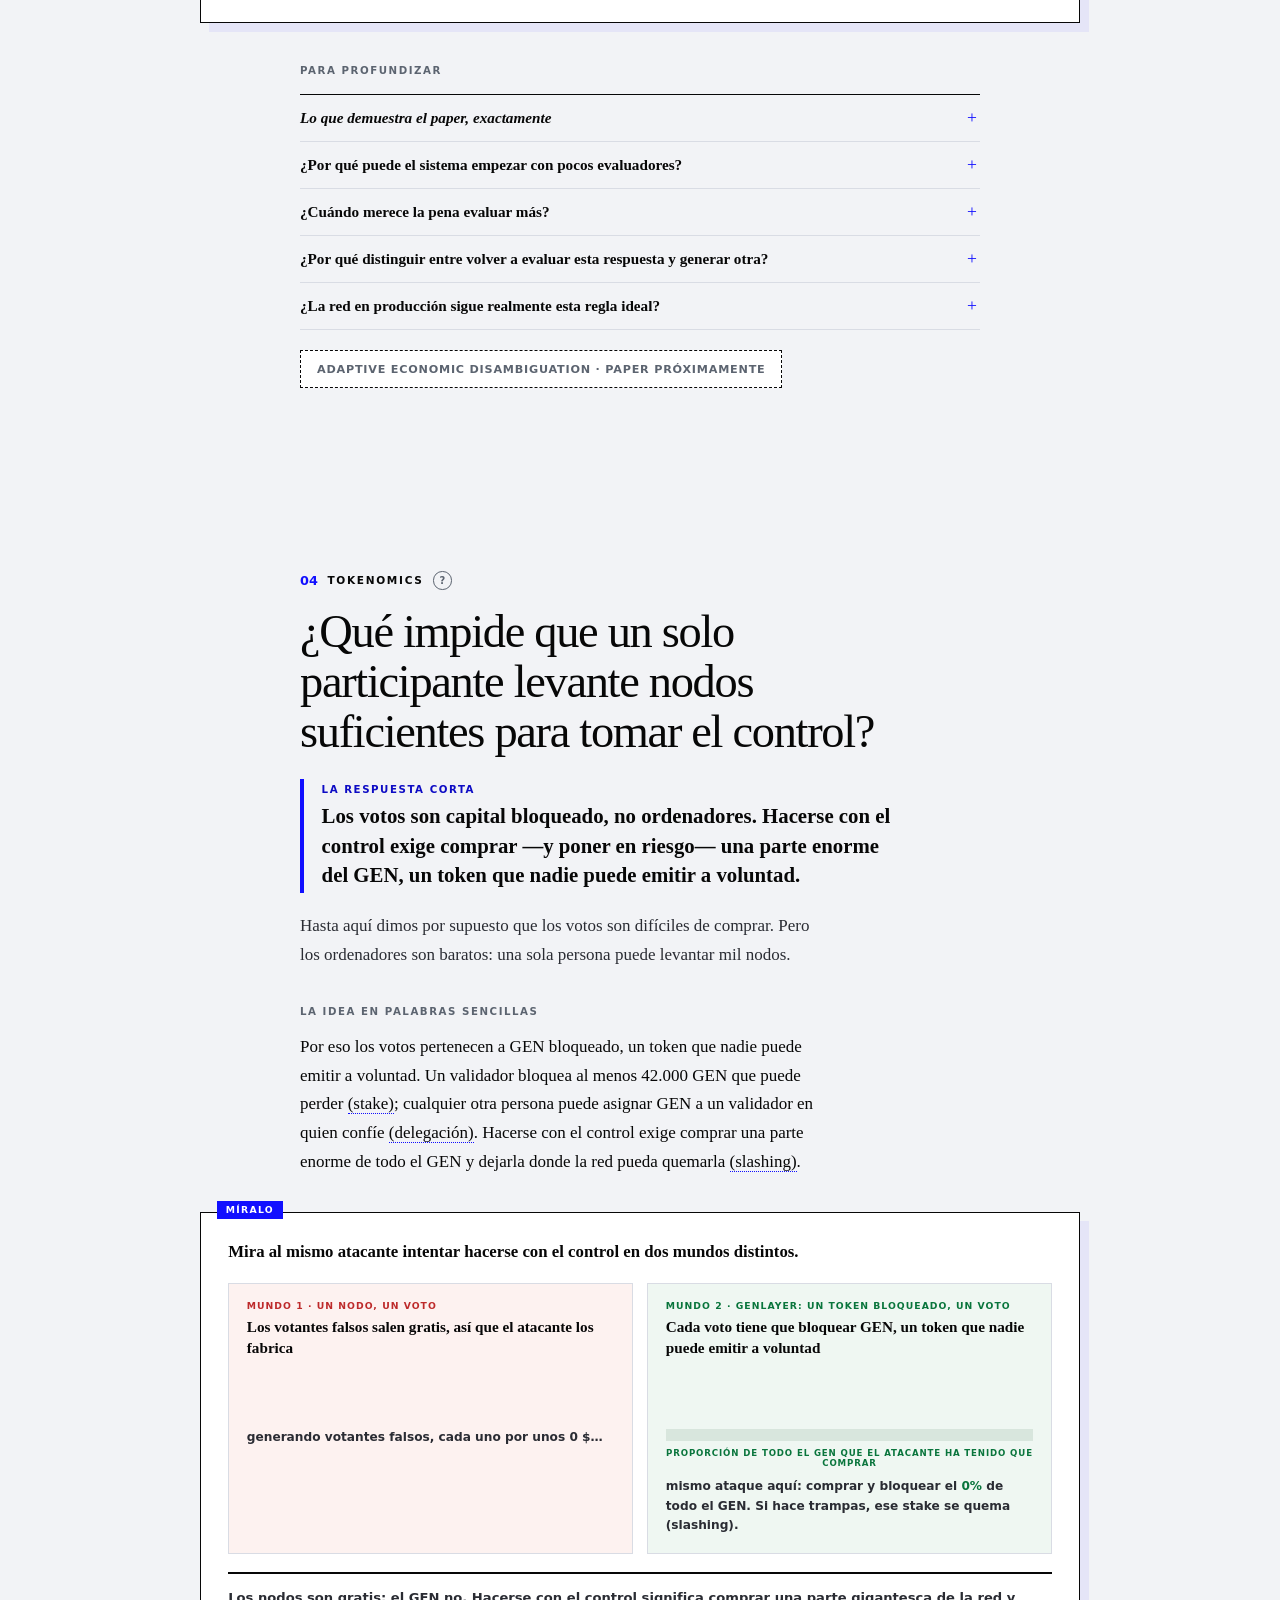
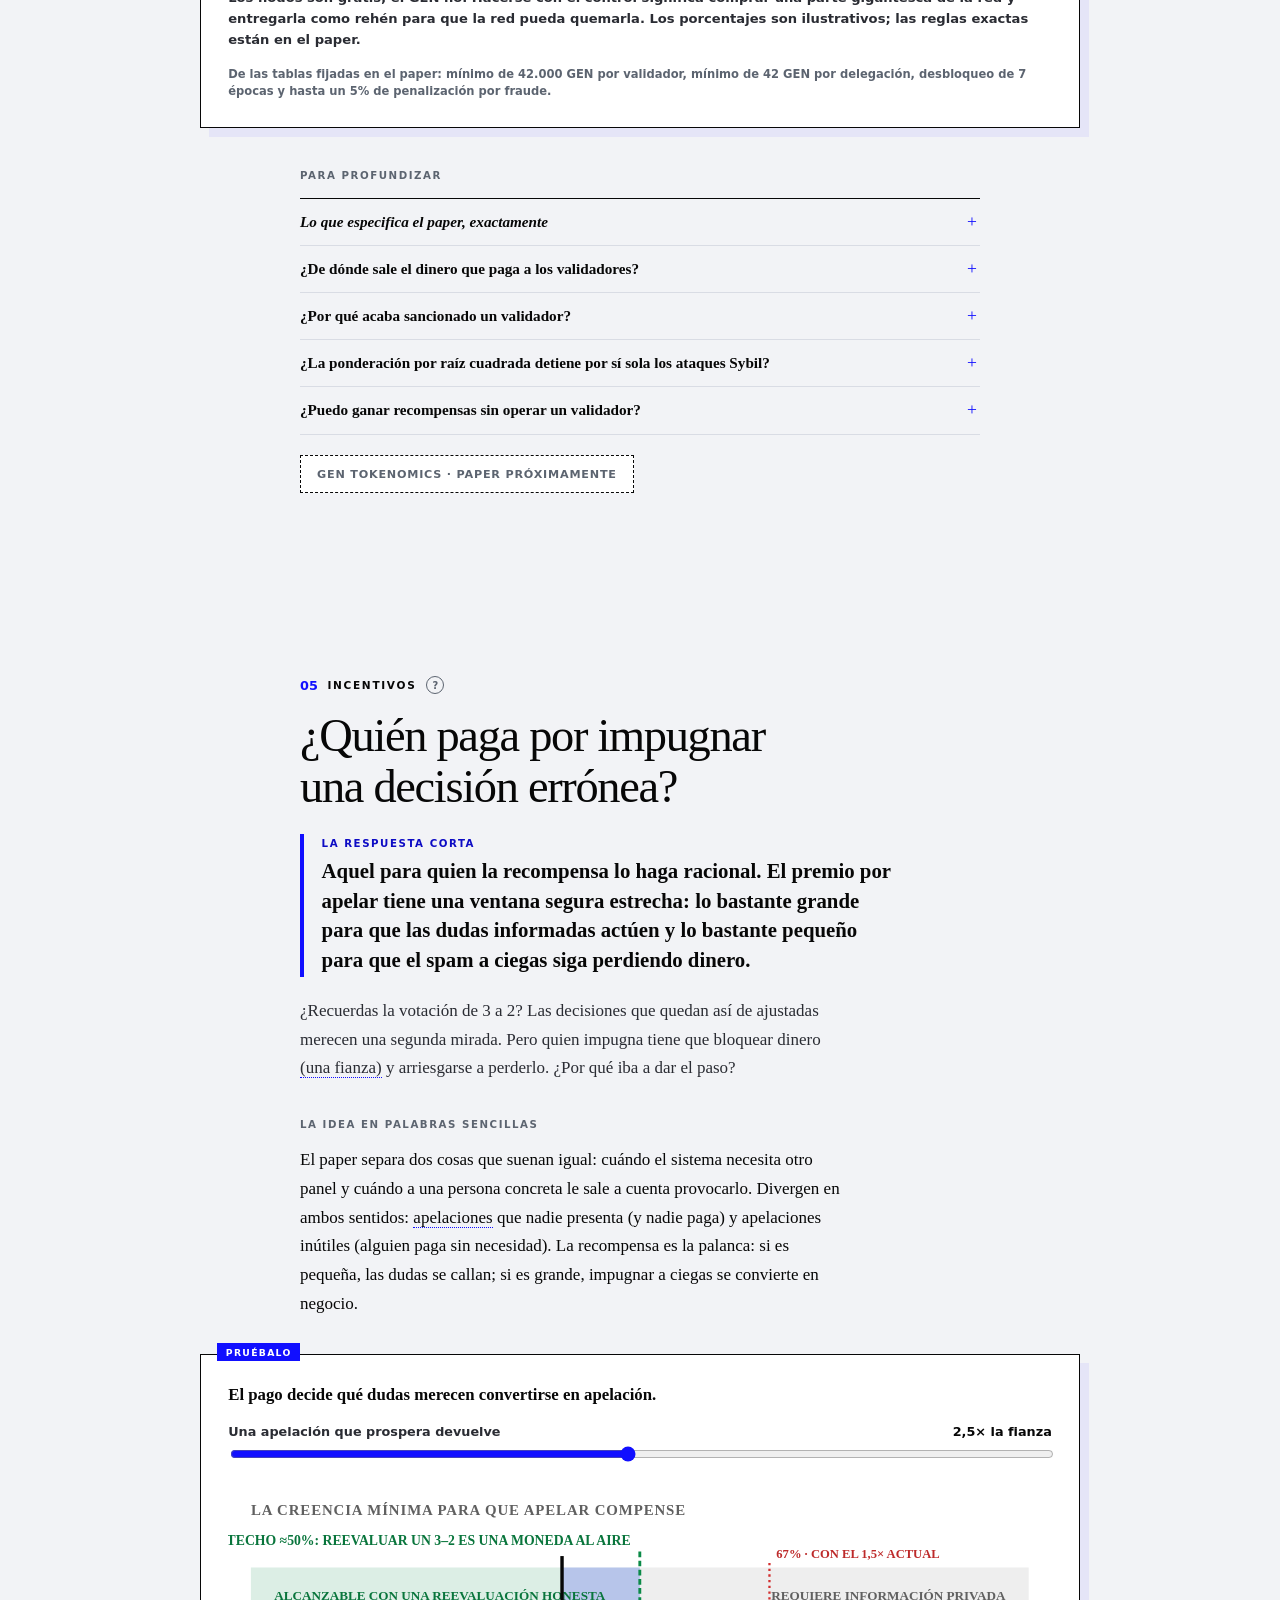
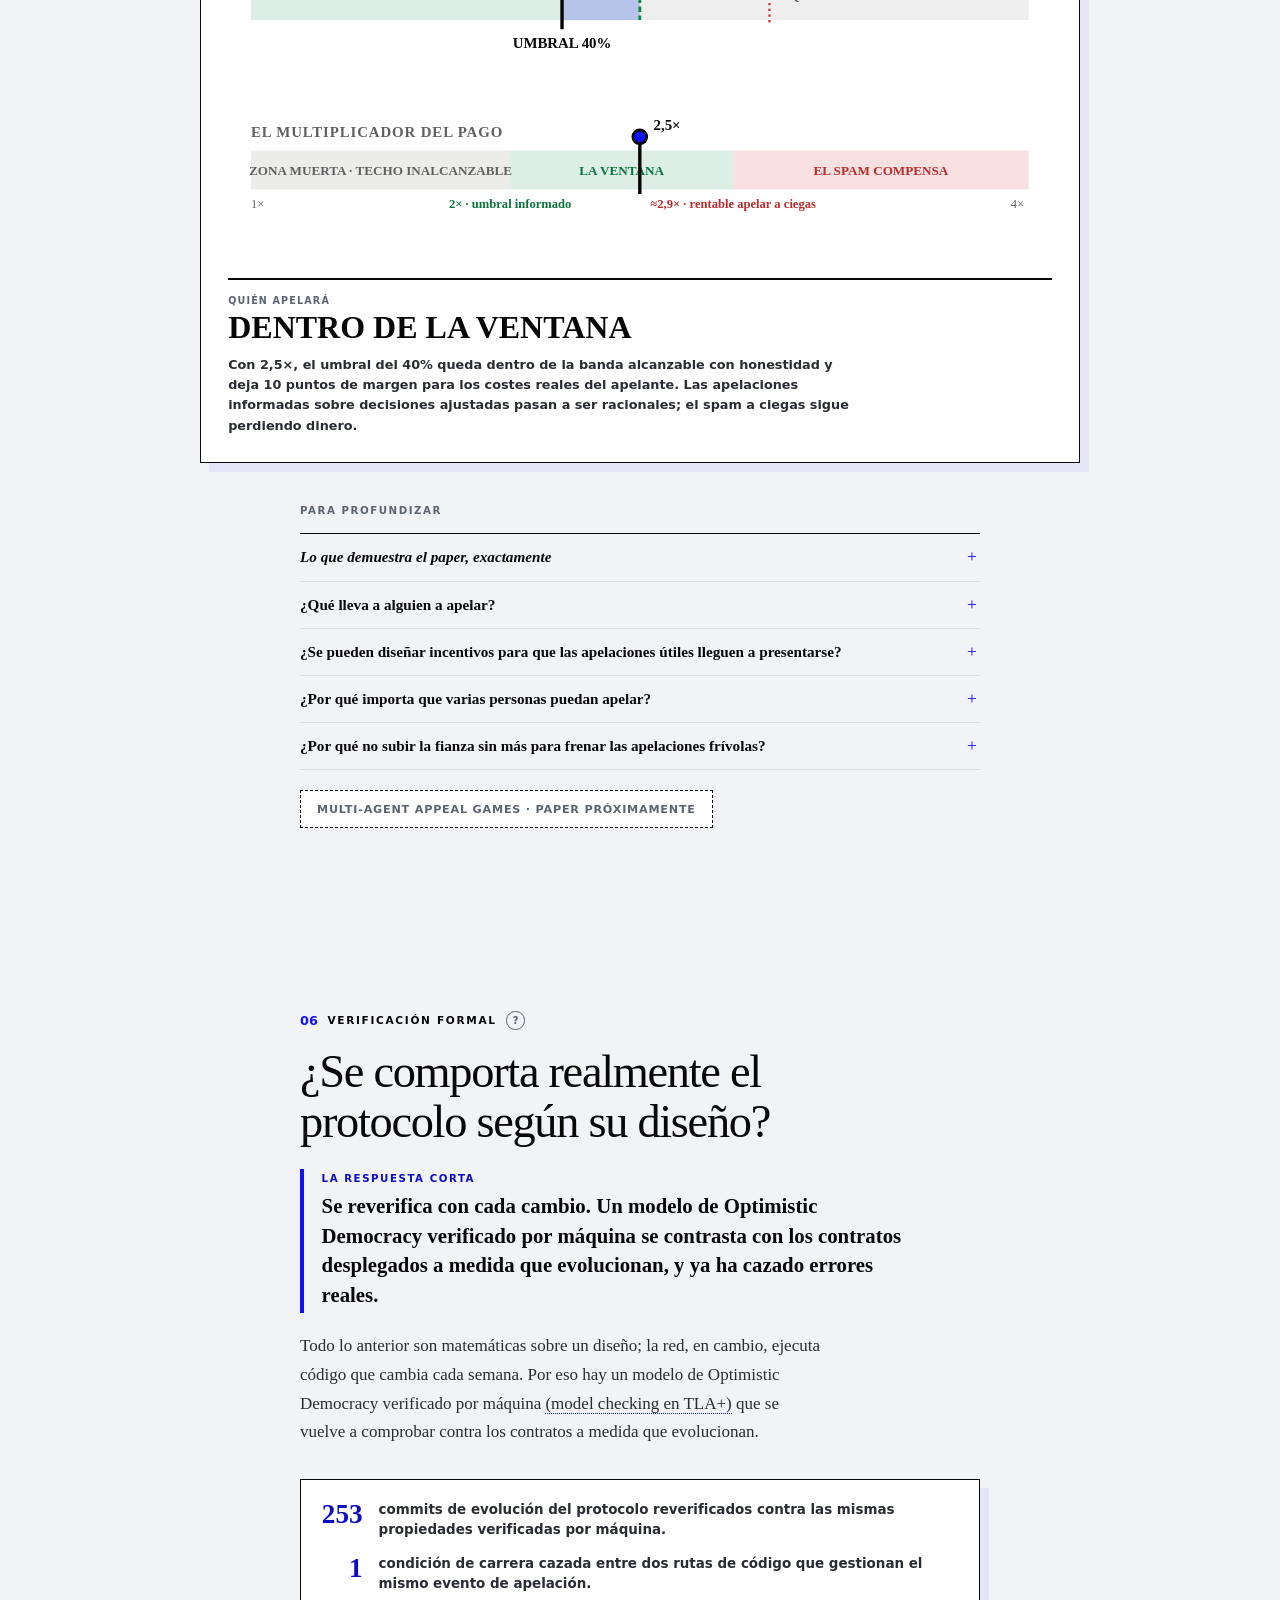
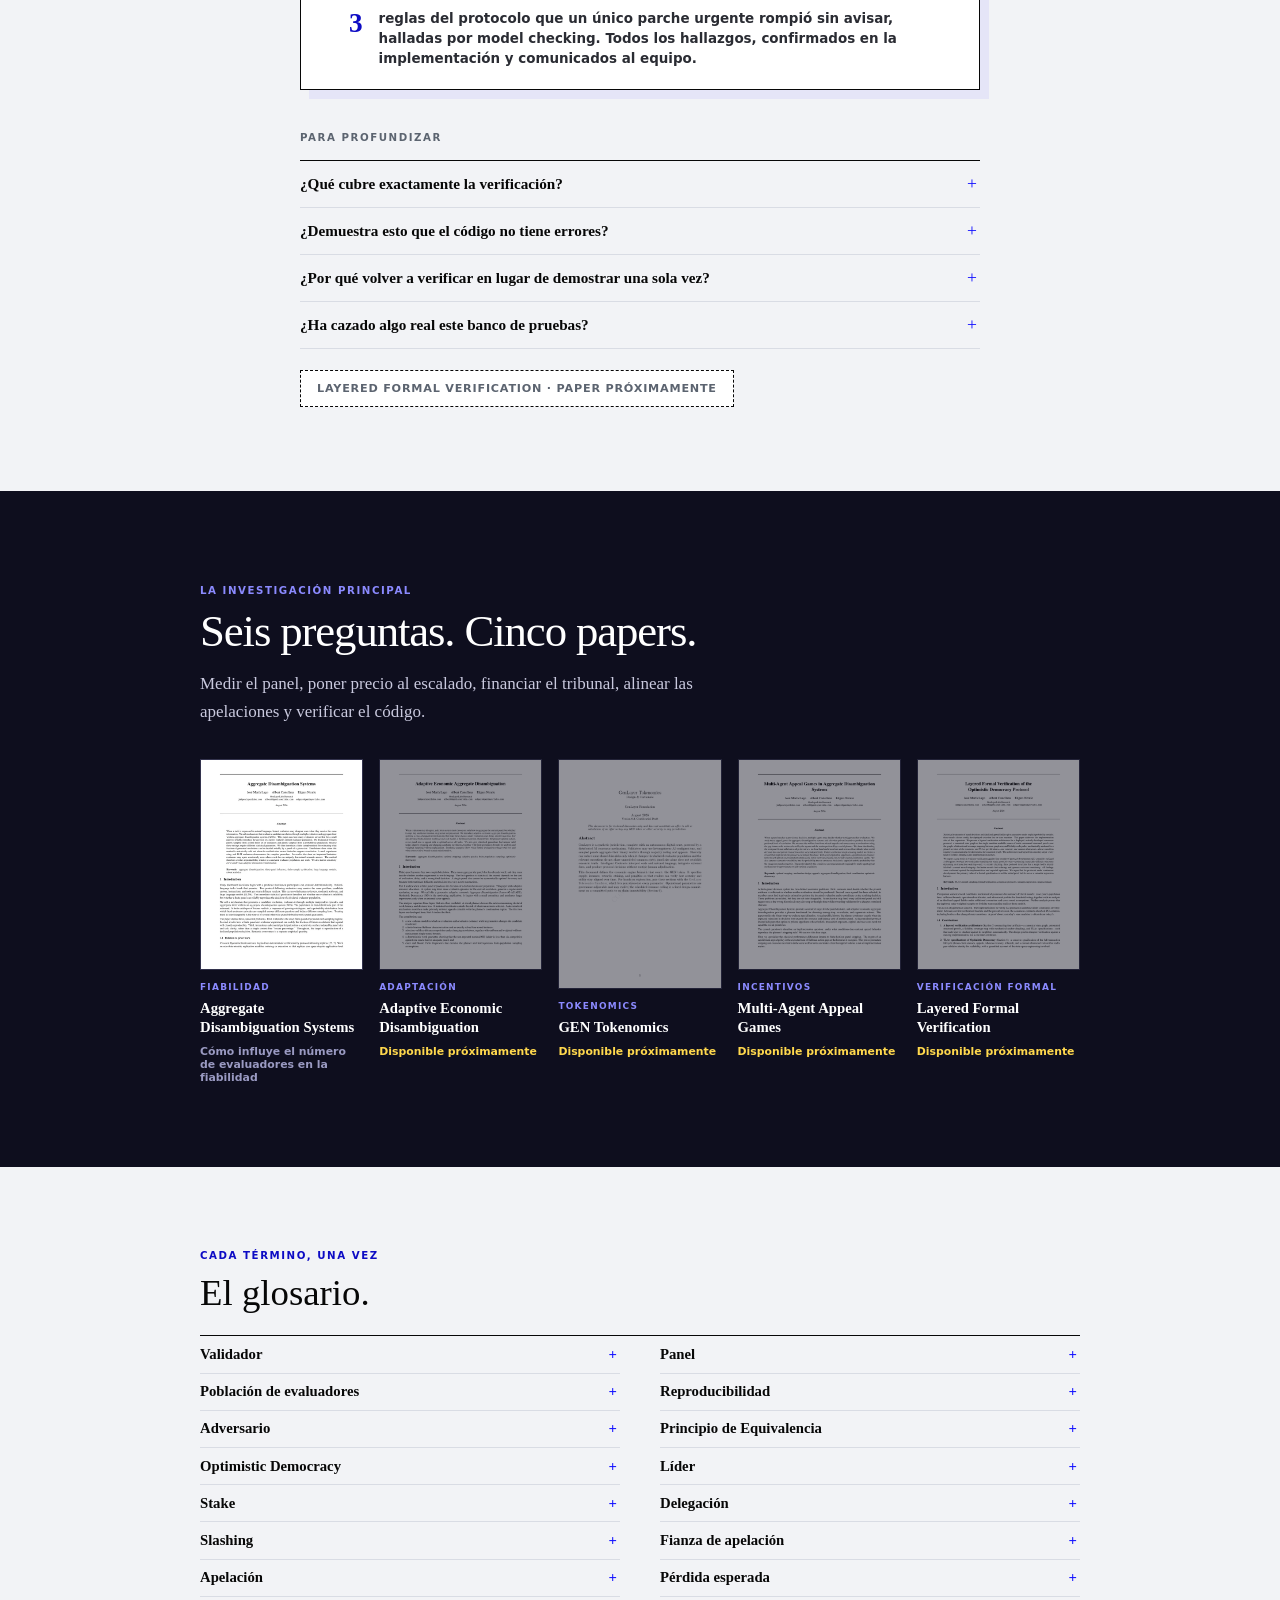
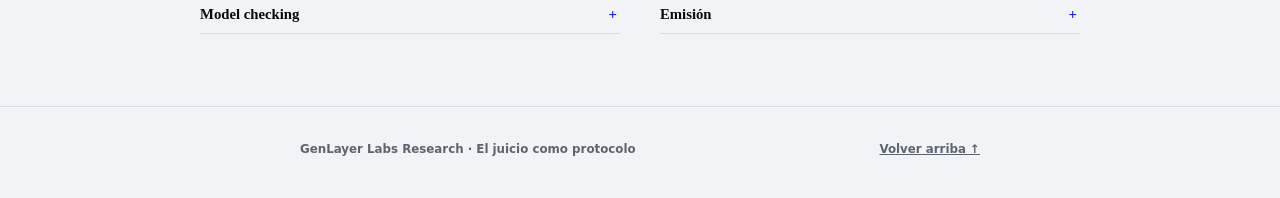
==== commit 49523e7f: "Open the reliability lab on a realistic 80/10/47 scenario Built from genlayerlabs/prob-bft-paper age" ====
--- a/es/index.html
+++ b/es/index.html
@@ -385,8 +385,8 @@
         ]
       }
     </script>
-    <link rel="stylesheet" href="../bridge-compact.css?v=mtjnn25v" />
-    <link rel="stylesheet" href="../bridge-critical.css?v=mtjnn25v" />
+    <link rel="stylesheet" href="../bridge-compact.css?v=mtjo3j8d" />
+    <link rel="stylesheet" href="../bridge-critical.css?v=mtjo3j8d" />
   </head>
   <body>
 
@@ -537,19 +537,19 @@
       <div class="lab" aria-label="Laboratorio de fiabilidad del panel">
         <span class="lab-chip">PRUÉBALO</span>
         <p class="lab-head">Cambia la proporción de respuestas, los adversarios y el número de evaluadores.</p>
-        <div class="predict" data-predict="measure" data-answer="63">
+        <div class="predict" data-predict="measure" data-answer="99.8">
           <small>HAZ UNA PREDICCIÓN</small>
-          <p>Los adversarios convierten un conjunto de 65/35 en uno de 55/45. Votan once jueces al azar. ¿Con qué frecuencia siguen coincidiendo con la mayoría honesta?</p>
-          <div class="predict-choices"><button type="button" data-guess="50">Alrededor del 50%</button><button type="button" data-guess="63">Alrededor del 63%</button><button type="button" data-guess="90">Alrededor del 90%</button></div>
-          <p class="predict-reveal" hidden>Alrededor del 63%. Once jueces salen baratos, pero el resultado es frágil. Con 1.537 jueces esa misma cifra es del 99,996%. Pruébalo aquí abajo.</p>
+          <p>Los adversarios convierten un conjunto de 80/20 en uno de 70/30. Votan cuarenta y siete jueces al azar. ¿Con qué frecuencia siguen coincidiendo con la mayoría honesta?</p>
+          <div class="predict-choices"><button type="button" data-guess="70">Alrededor del 70%</button><button type="button" data-guess="90">Alrededor del 90%</button><button type="button" data-guess="99.8">Alrededor del 99,8%</button></div>
+          <p class="predict-reveal" hidden>Alrededor del 99,8%. Comprar a una décima parte de la población apenas hace mella en 47 jueces. Con 11 jueces esa misma cifra baja al 92%; con 1.537 es prácticamente el 100%. Pruébalo aquí abajo.</p>
         </div>
-        <label for="p1b-agreement">Proporción de evaluadores honestos que responden «sí» <output id="p1b-agreement-output" for="p1b-agreement">65%</output></label>
-        <input id="p1b-agreement" type="range" min="51" max="95" value="65" />
+        <label for="p1b-agreement">Proporción de evaluadores honestos que responden «sí» <output id="p1b-agreement-output" for="p1b-agreement">80%</output></label>
+        <input id="p1b-agreement" type="range" min="51" max="95" value="80" />
         <label for="p1b-adversary">Proporción de evaluadores cuyo voto invierten los adversarios <output id="p1b-adversary-output" for="p1b-adversary">10%</output></label>
         <input id="p1b-adversary" type="range" min="0" max="40" value="10" />
         <div class="population-bar" aria-hidden="true"><i id="p1b-yes-bar"></i><b id="p1b-adv-bar"></b></div>
-        <div class="bar-labels"><span id="p1b-yes-label">55% SÍ</span><span id="p1b-adv-label">10% INVERTIDO</span><span id="p1b-no-label">35% NO</span></div>
-        <fieldset><legend>Número de evaluadores</legend><div class="size-buttons"><button type="button" data-p1b-size="5">5</button><button type="button" class="active" data-p1b-size="11">11</button><button type="button" data-p1b-size="23">23</button><button type="button" data-p1b-size="47">47</button><button type="button" data-p1b-size="95">95</button><button type="button" data-p1b-size="191">191</button><button type="button" data-p1b-size="383">383</button><button type="button" data-p1b-size="767">767</button><button type="button" data-p1b-size="1537">1537</button></div></fieldset>
+        <div class="bar-labels"><span id="p1b-yes-label">70% SÍ</span><span id="p1b-adv-label">10% INVERTIDO</span><span id="p1b-no-label">20% NO</span></div>
+        <fieldset><legend>Número de evaluadores</legend><div class="size-buttons"><button type="button" data-p1b-size="5">5</button><button type="button" data-p1b-size="11">11</button><button type="button" data-p1b-size="23">23</button><button type="button" class="active" data-p1b-size="47">47</button><button type="button" data-p1b-size="95">95</button><button type="button" data-p1b-size="191">191</button><button type="button" data-p1b-size="383">383</button><button type="button" data-p1b-size="767">767</button><button type="button" data-p1b-size="1537">1537</button></div></fieldset>
         <div class="lab-result" role="status" aria-live="polite"><small>CON QUÉ FRECUENCIA EL GRUPO SIGUE COINCIDIENDO CON LA MAYORÍA HONESTA</small><strong id="p1b-risk">—</strong><i><b id="p1b-risk-fill"></b></i><p id="p1b-risk-copy"></p></div>
         <p class="fine">Peor caso según el modelo exacto no adaptativo del paper: todos los votos de los adversarios van en contra de la mayoría honesta.</p>
       </div>
@@ -1322,6 +1322,6 @@
       } else cycle();
     })();
     </script>
-    <script src="../bridge-critical.js?v=mtjnn25v"></script>
+    <script src="../bridge-critical.js?v=mtjo3j8d"></script>
   </body>
 </html>
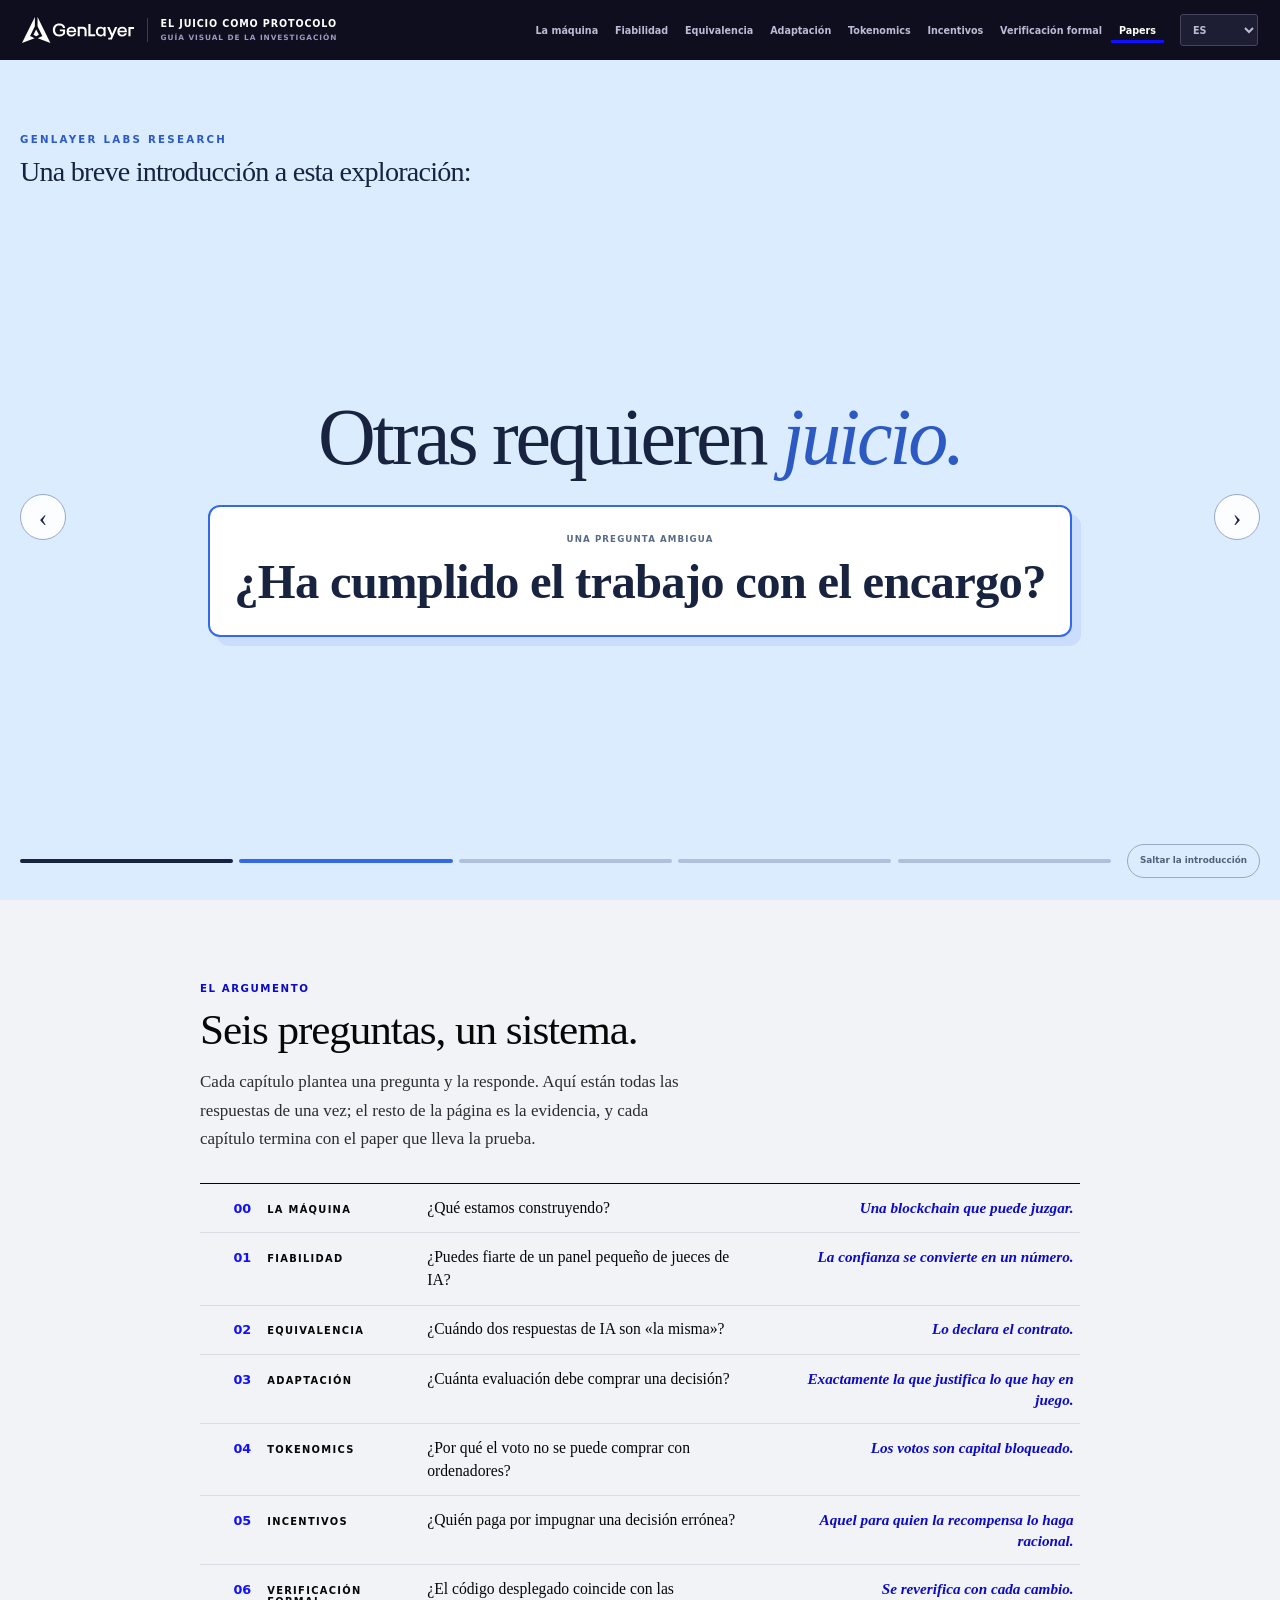
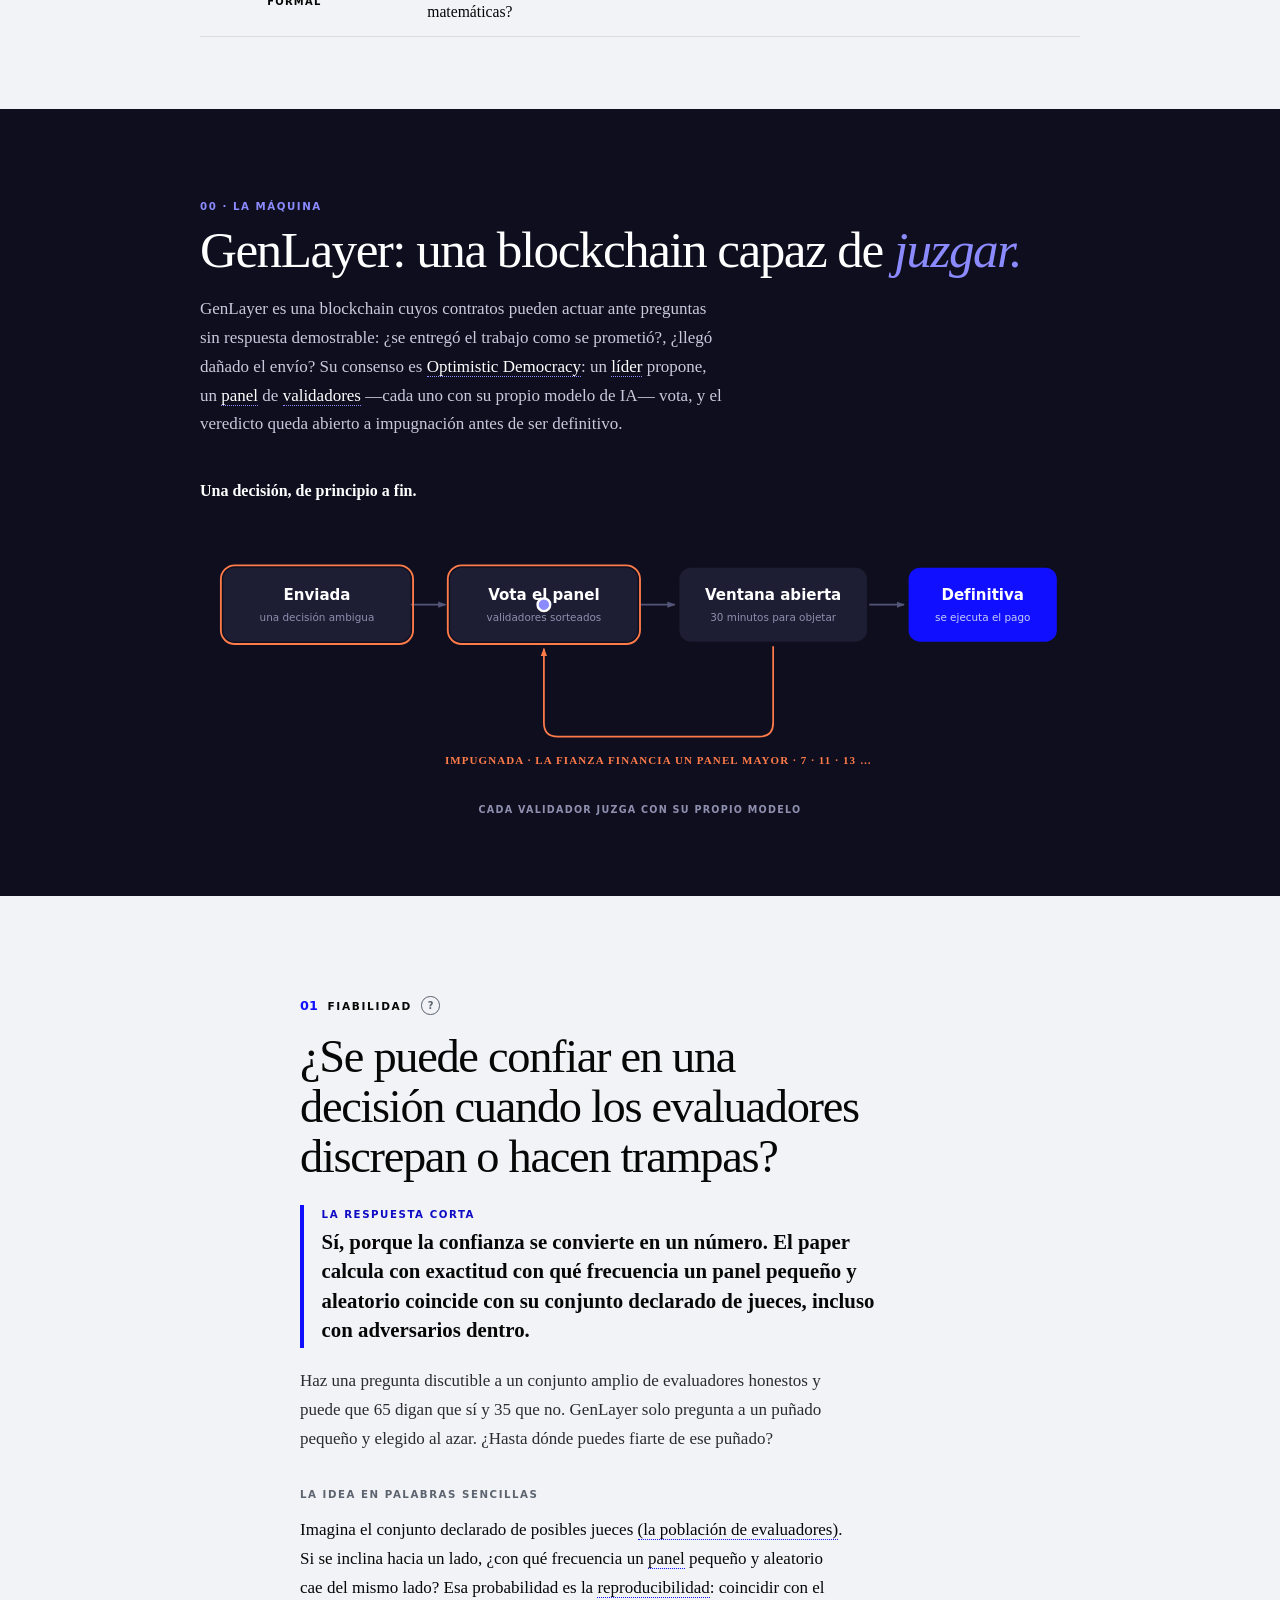
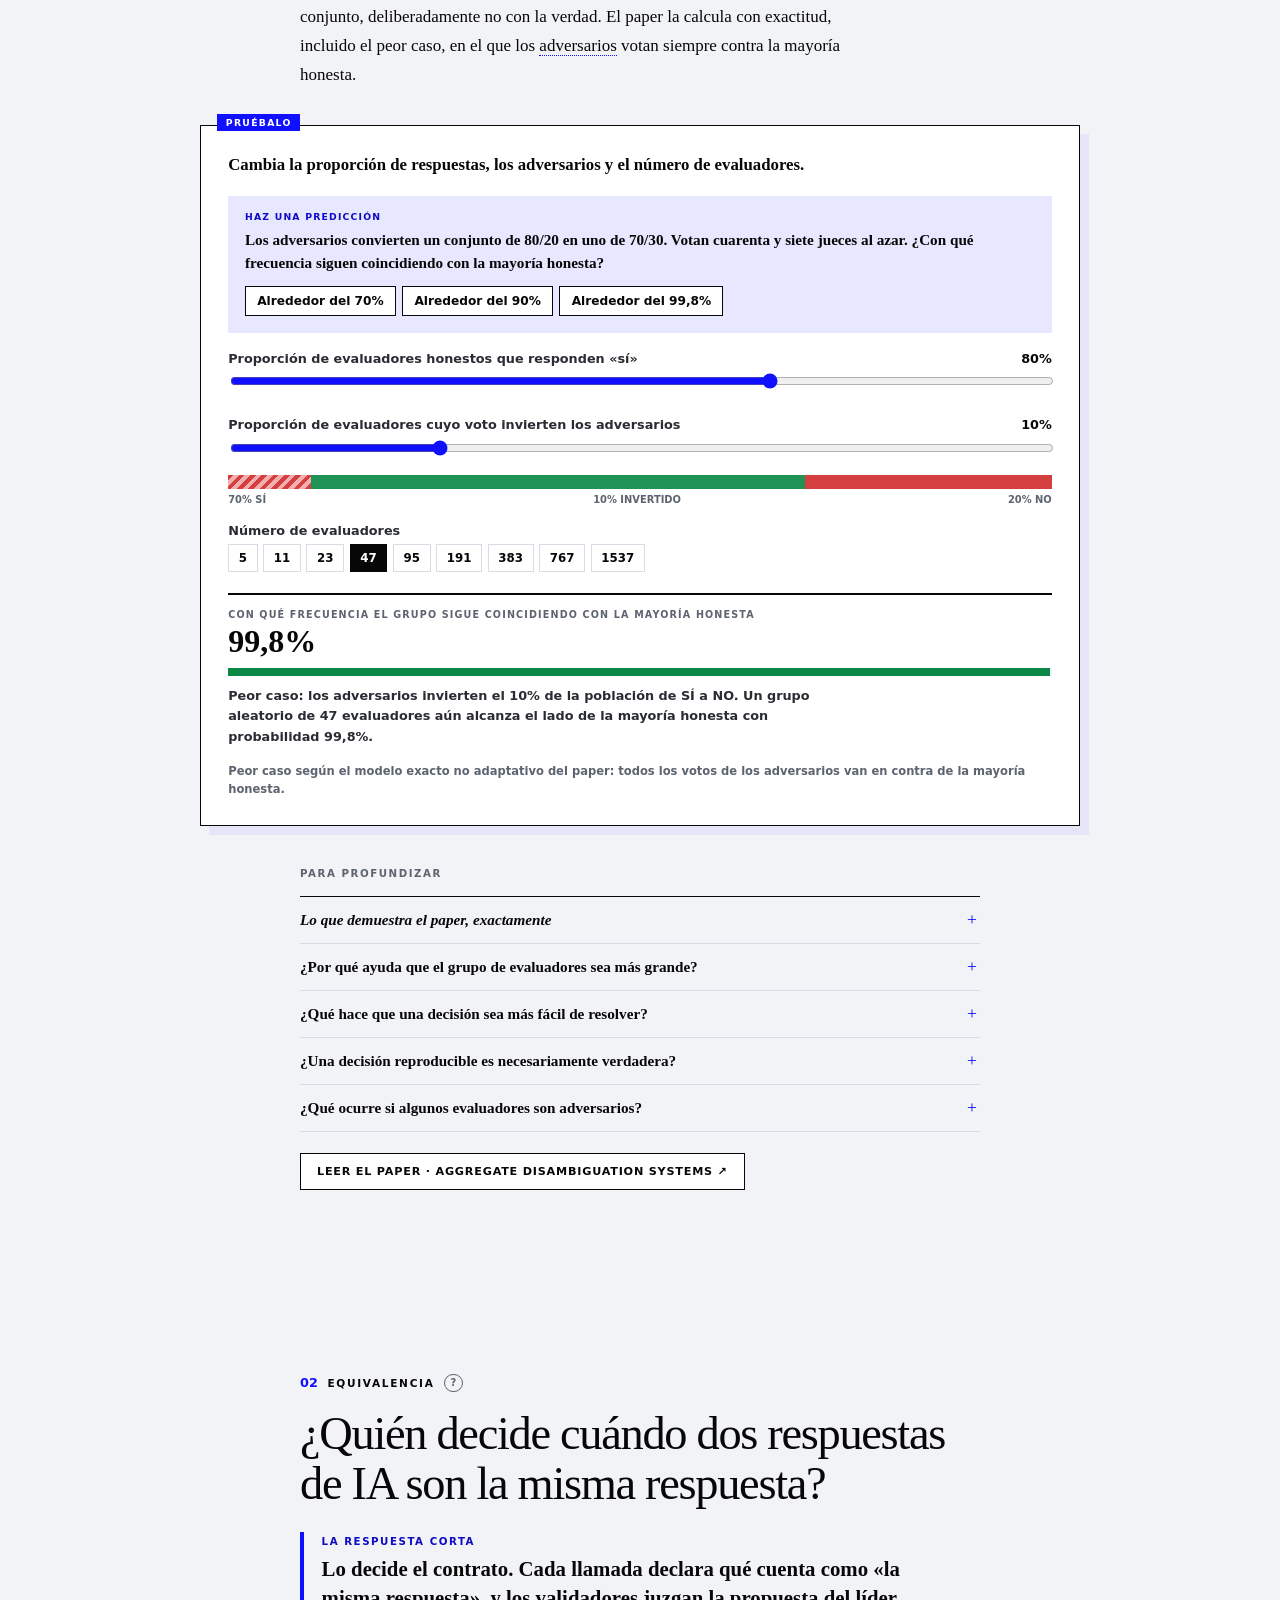
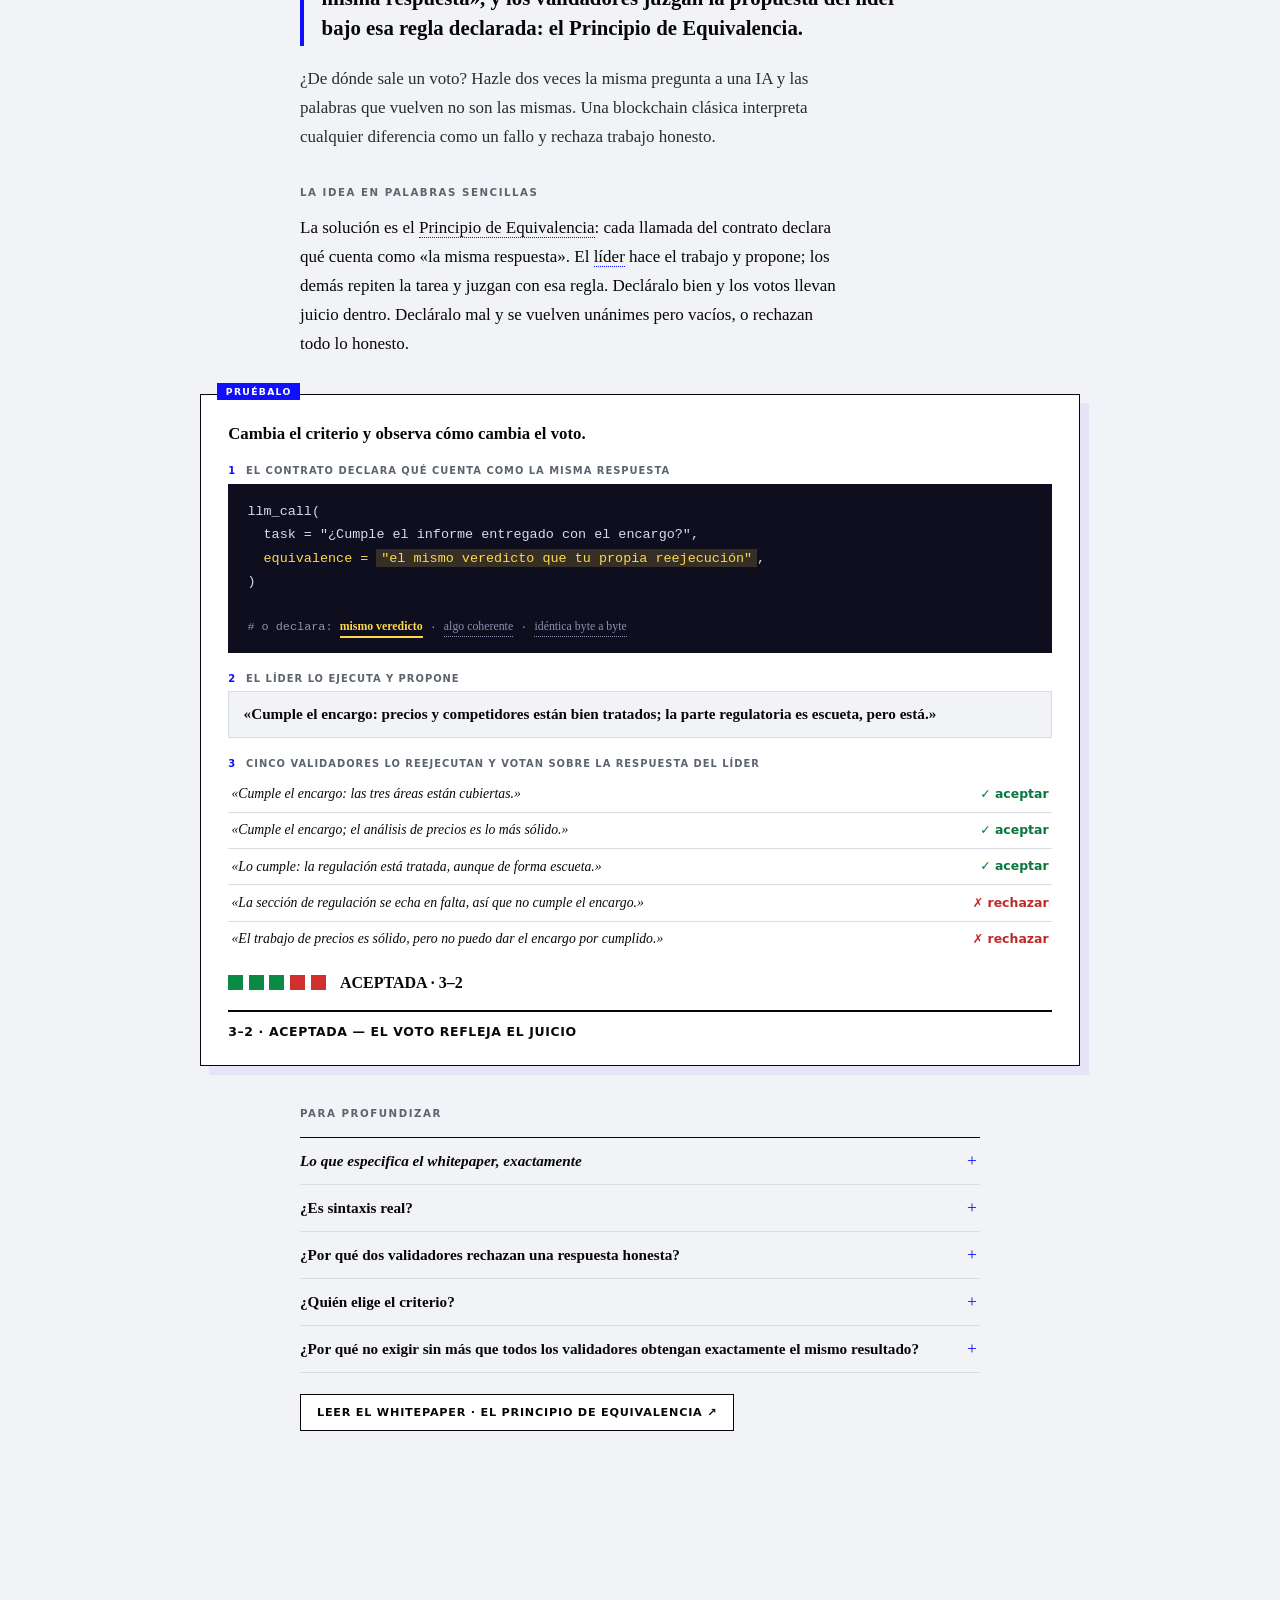
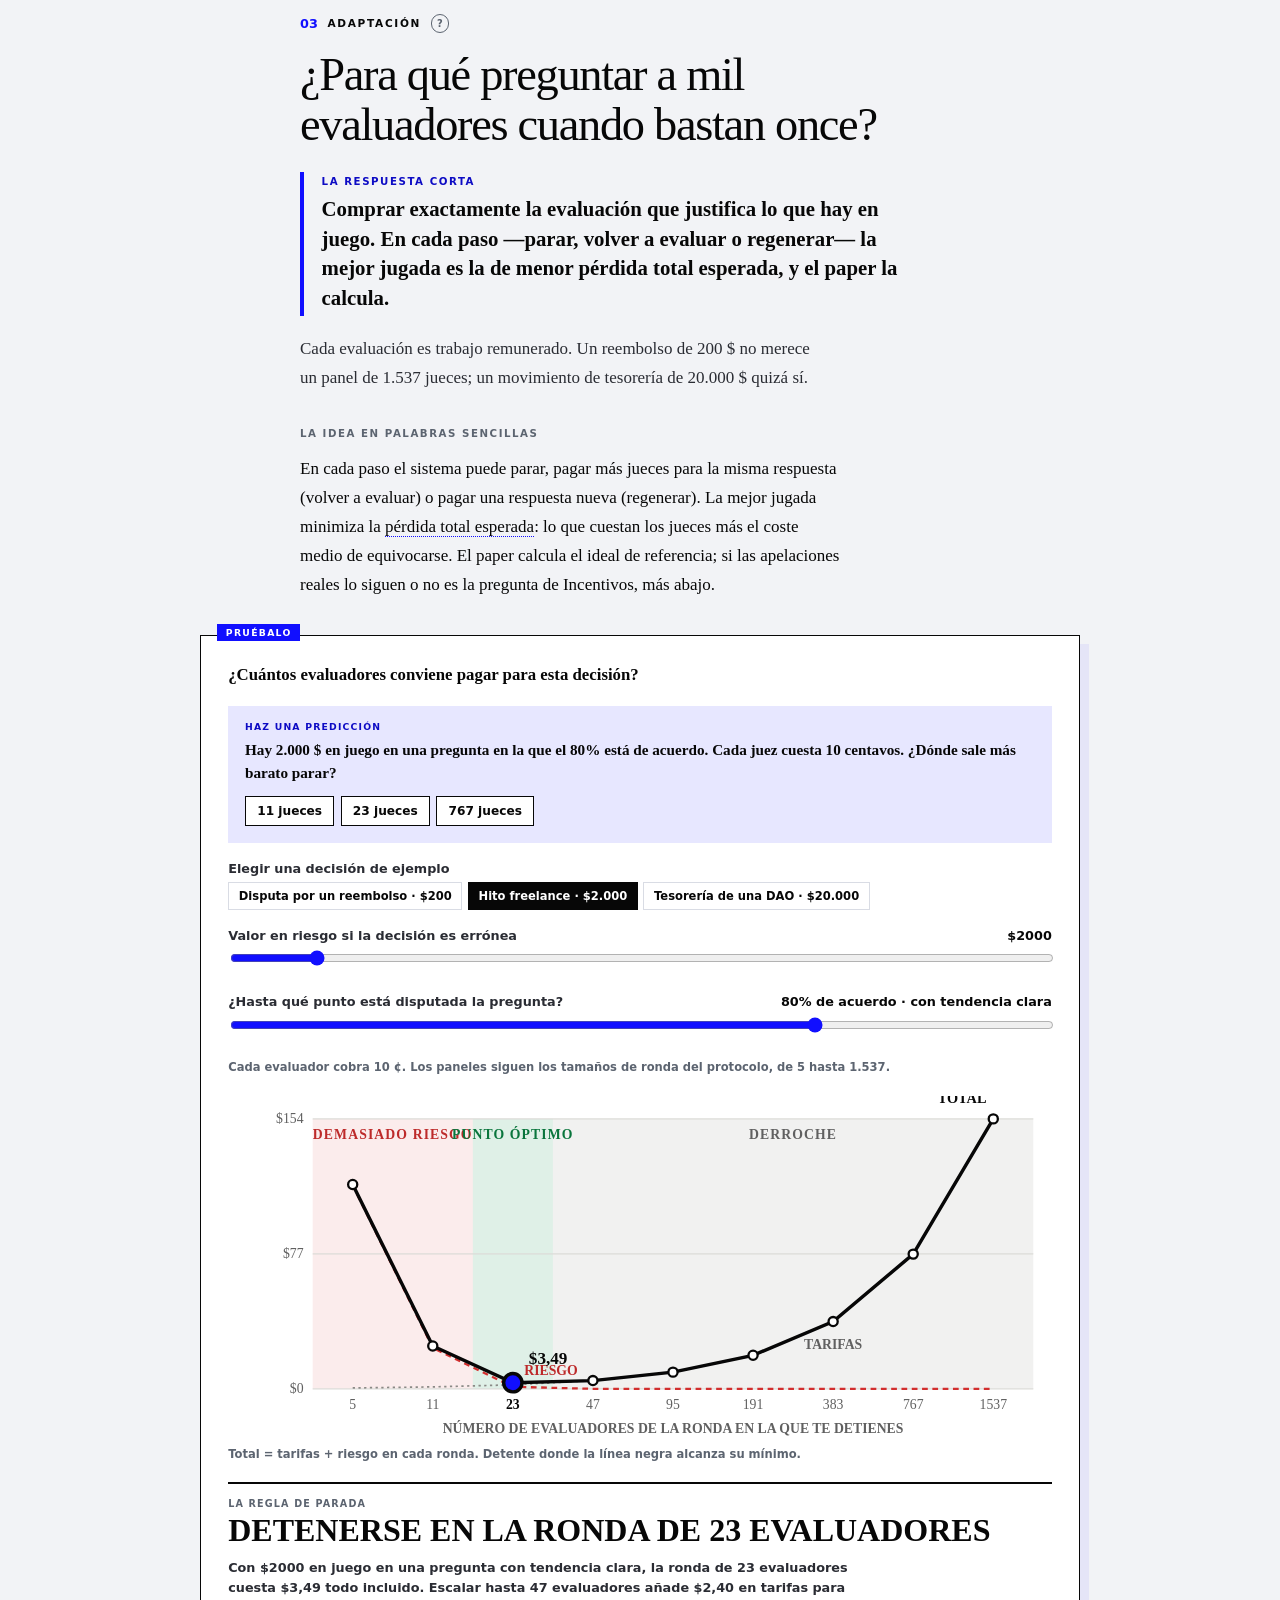
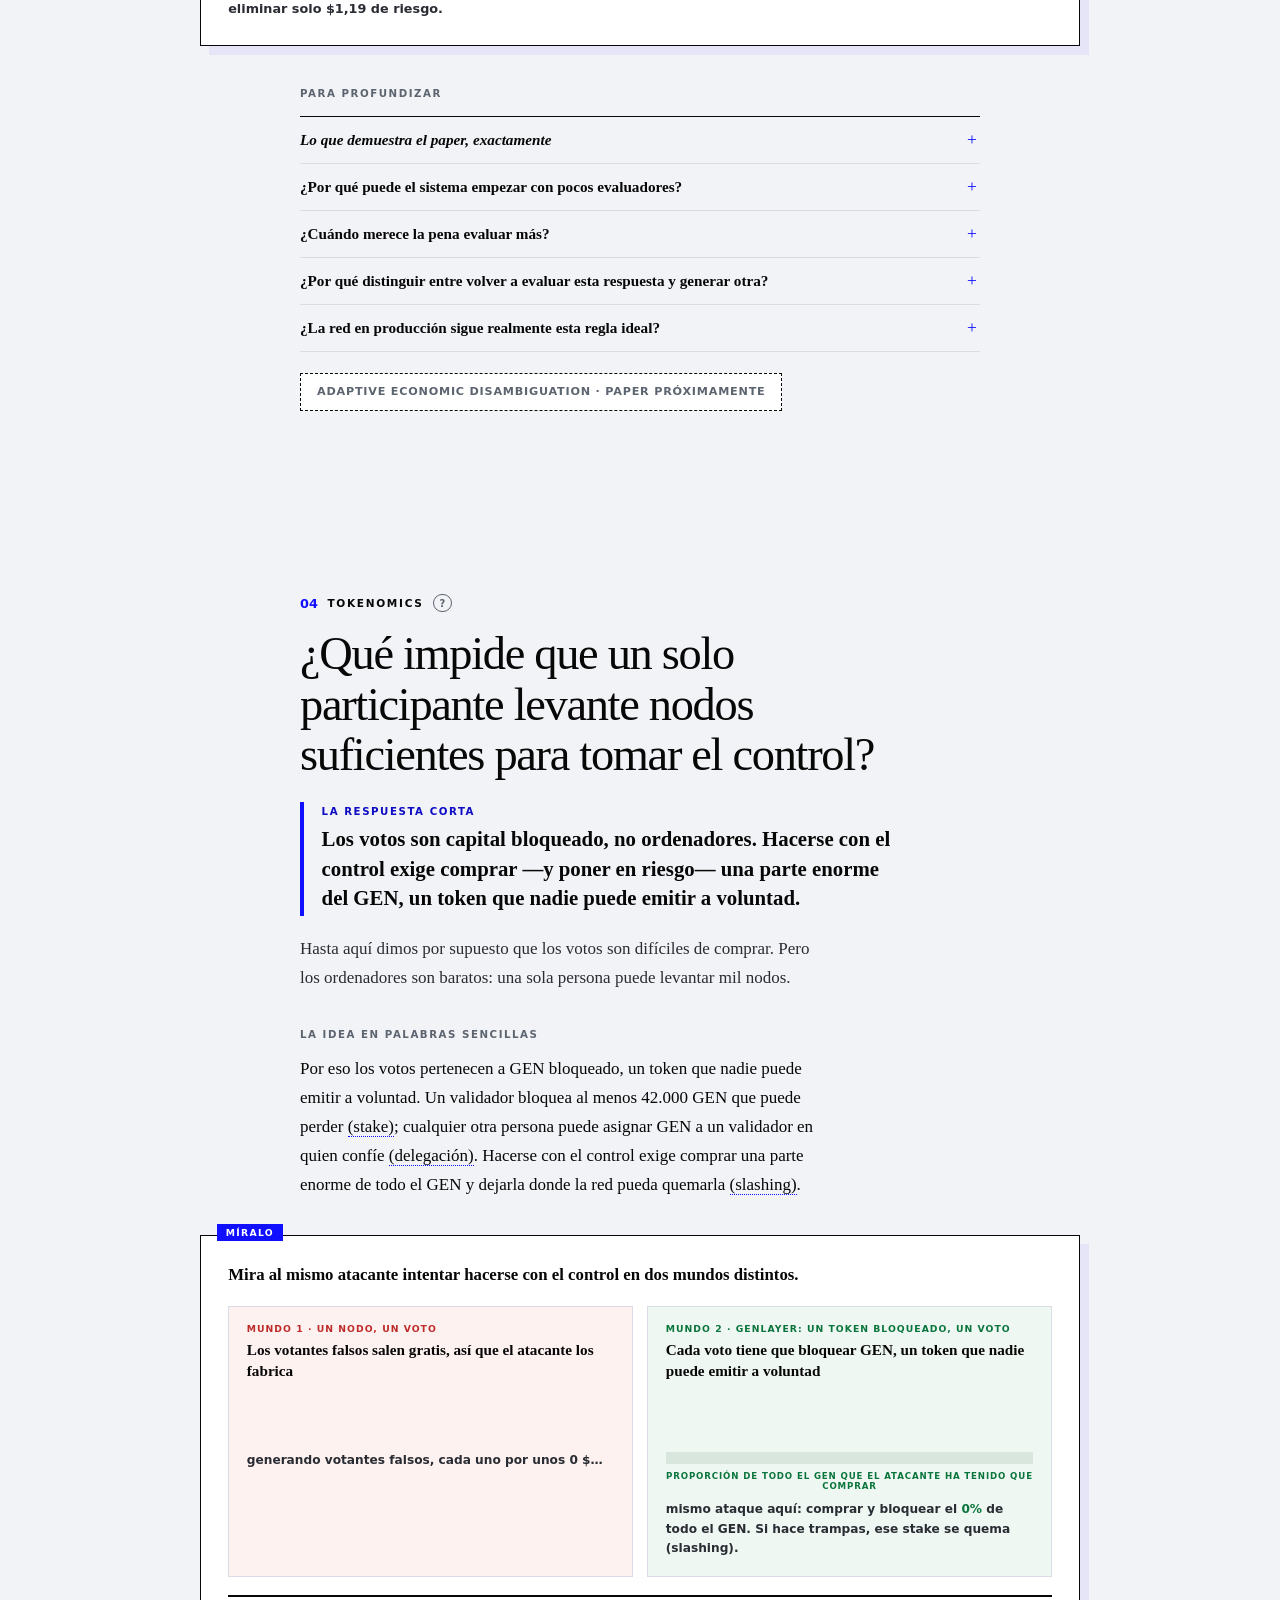
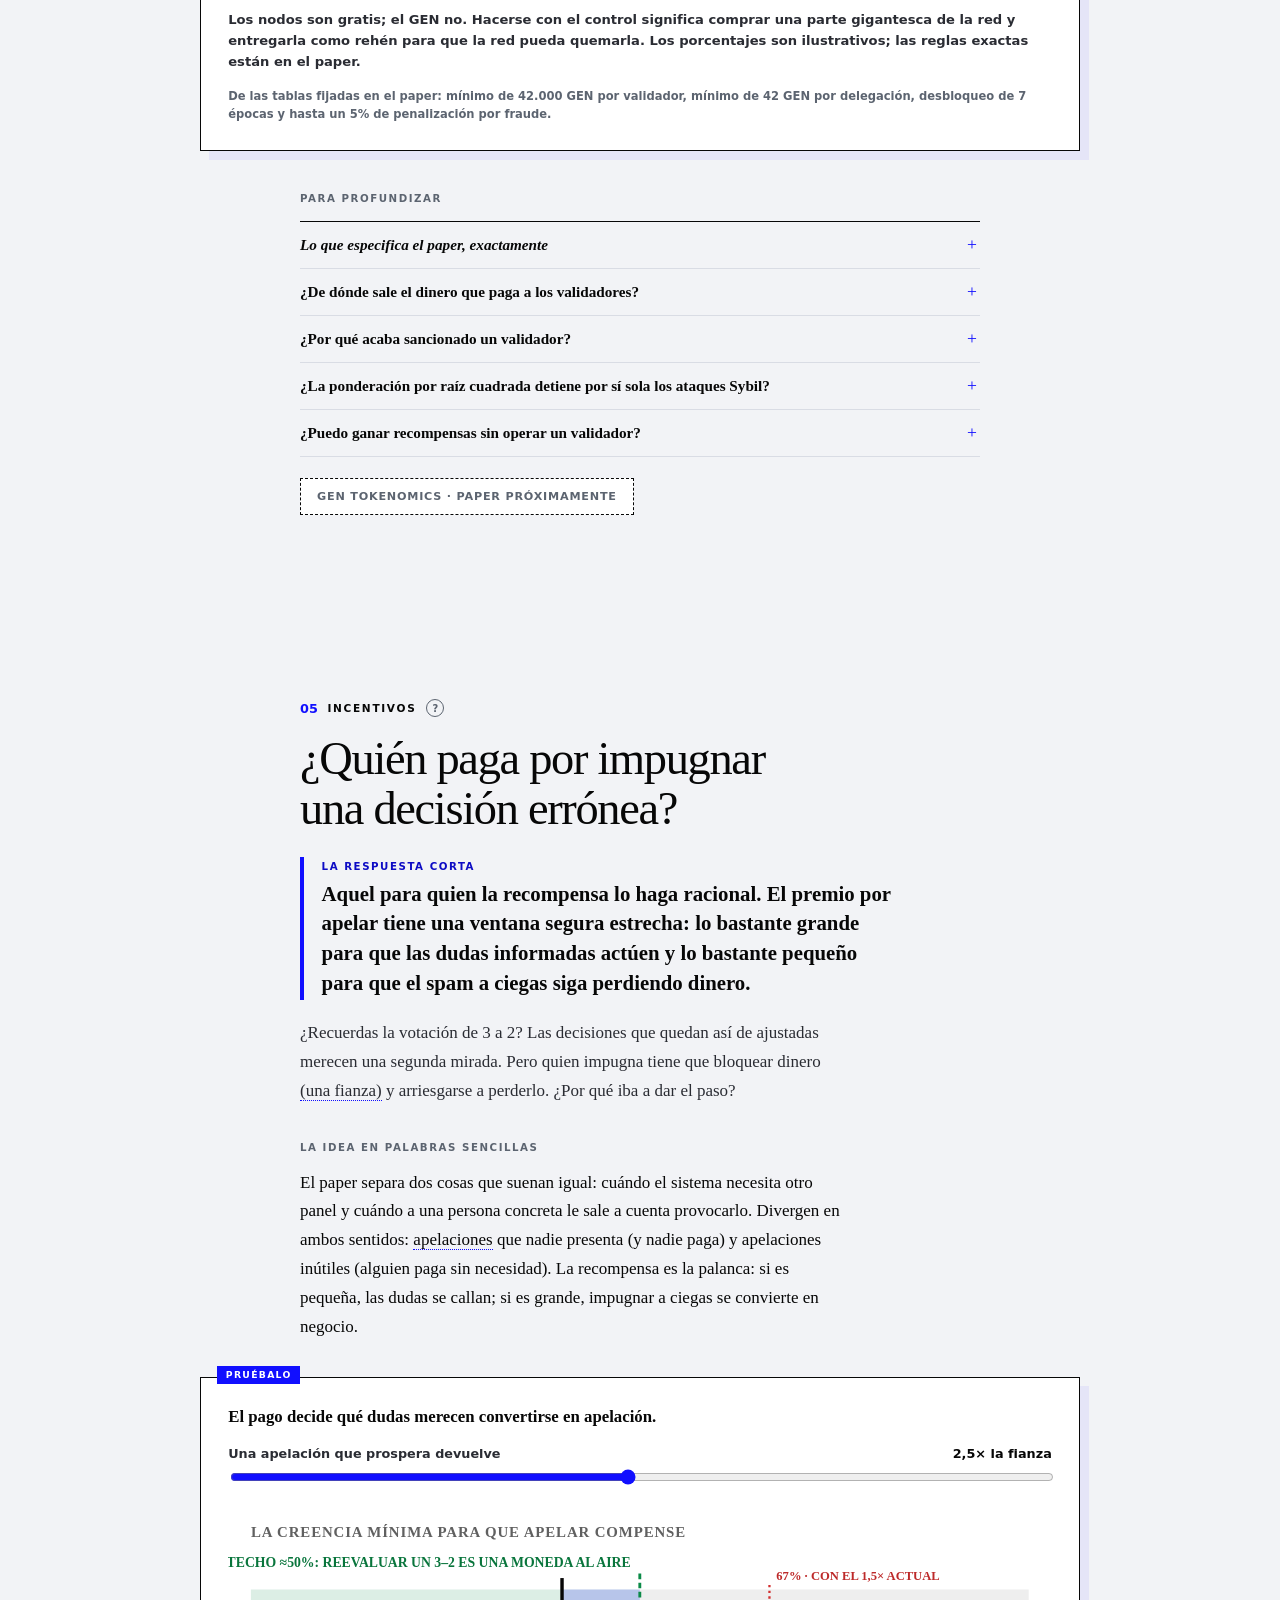
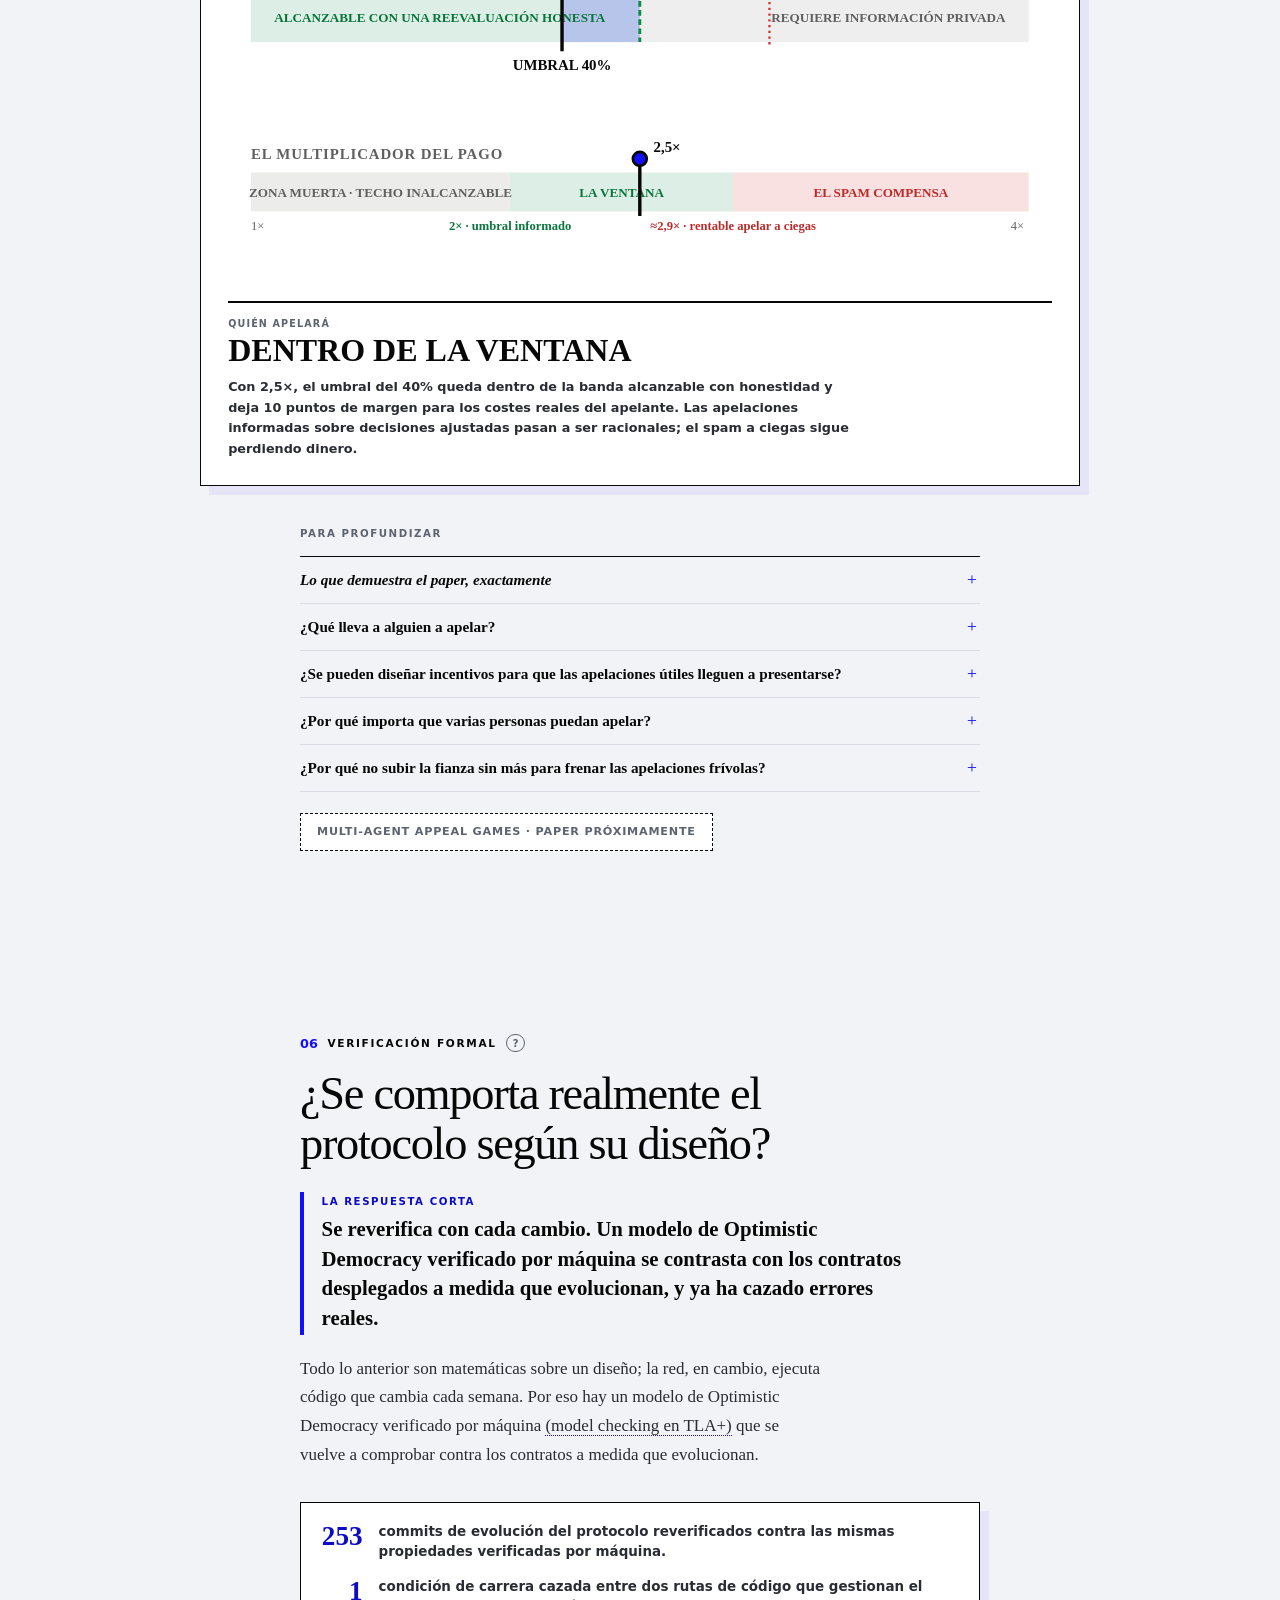
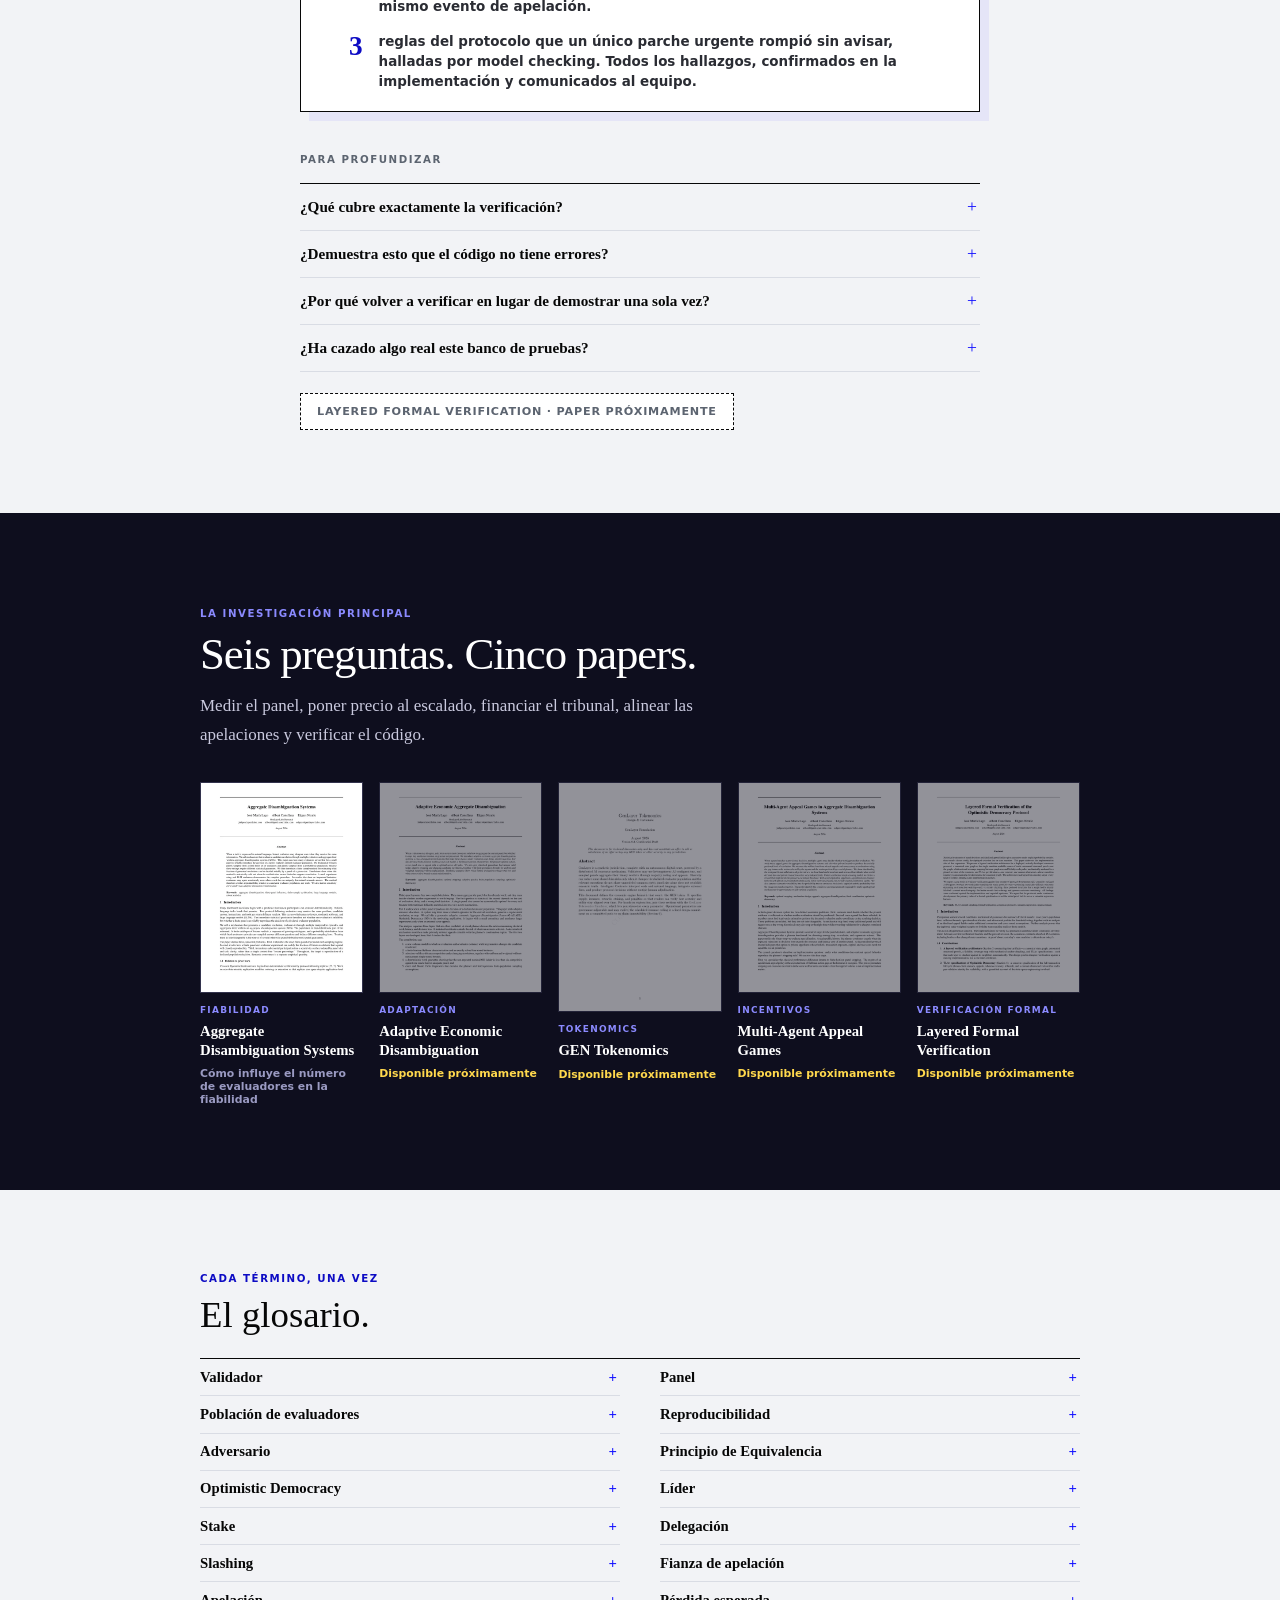
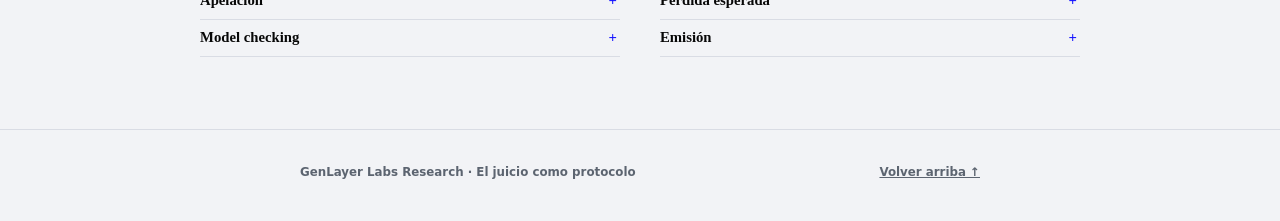
==== commit 7557a5b6: "Open the cost lab on the same 80%-agree question Built from genlayerlabs/prob-bft-paper agent/lab-de" ====
--- a/es/index.html
+++ b/es/index.html
@@ -385,8 +385,8 @@
         ]
       }
     </script>
-    <link rel="stylesheet" href="../bridge-compact.css?v=mtjo3j8d" />
-    <link rel="stylesheet" href="../bridge-critical.css?v=mtjo3j8d" />
+    <link rel="stylesheet" href="../bridge-compact.css?v=mtjs5oaq" />
+    <link rel="stylesheet" href="../bridge-critical.css?v=mtjs5oaq" />
   </head>
   <body>
 
@@ -625,11 +625,11 @@
       <div class="lab" aria-label="Laboratorio de la regla de parada">
         <span class="lab-chip">PRUÉBALO</span>
         <p class="lab-head">¿Cuántos evaluadores conviene pagar para esta decisión?</p>
-        <div class="predict" data-predict="adapt" data-answer="95">
+        <div class="predict" data-predict="adapt" data-answer="23">
           <small>HAZ UNA PREDICCIÓN</small>
-          <p>Hay 2.000 $ en juego en una pregunta discutible. Cada juez cuesta 10 centavos. ¿Dónde sale más barato parar?</p>
-          <div class="predict-choices"><button type="button" data-guess="11">11 jueces</button><button type="button" data-guess="95">95 jueces</button><button type="button" data-guess="767">767 jueces</button></div>
-          <p class="predict-reveal" hidden>95 jueces: unos 12 $ en total. Parar en 11 deja 297 $ de pérdida esperada; llegar a 767 cuesta 76,70 $ en honorarios para eliminar casi nada.</p>
+          <p>Hay 2.000 $ en juego en una pregunta en la que el 80% está de acuerdo. Cada juez cuesta 10 centavos. ¿Dónde sale más barato parar?</p>
+          <div class="predict-choices"><button type="button" data-guess="11">11 jueces</button><button type="button" data-guess="23">23 jueces</button><button type="button" data-guess="767">767 jueces</button></div>
+          <p class="predict-reveal" hidden>23 jueces: unos 3,50 $ en total. Parar en 11 deja 23 $ de pérdida esperada; llegar a 767 cuesta 76,70 $ en honorarios para no eliminar nada.</p>
         </div>
         <fieldset><legend>Elegir una decisión de ejemplo</legend>
           <div class="size-buttons stop-presets">
@@ -640,8 +640,8 @@
         </fieldset>
         <label for="p2s-stakes">Valor en riesgo si la decisión es errónea <output id="p2s-stakes-output" for="p2s-stakes">$2.000</output></label>
         <input id="p2s-stakes" type="range" min="1" max="400" value="40" />
-        <label for="p2s-clarity">¿Hasta qué punto está disputada la pregunta? <output id="p2s-clarity-output" for="p2s-clarity">65% de acuerdo · disputada</output></label>
-        <input id="p2s-clarity" type="range" min="55" max="90" value="65" />
+        <label for="p2s-clarity">¿Hasta qué punto está disputada la pregunta? <output id="p2s-clarity-output" for="p2s-clarity">80% de acuerdo · con tendencia clara</output></label>
+        <input id="p2s-clarity" type="range" min="55" max="90" value="80" />
         <p class="fine">Cada evaluador cobra 10 ¢. Los paneles siguen los tamaños de ronda del protocolo, de 5 hasta 1.537.</p>
         <svg class="stop-curve" id="p2s-svg" viewBox="0 0 720 300" role="img" aria-label="Coste total esperado de detenerse en cada ronda del protocolo: las tarifas de los evaluadores suben con el número de evaluadores, la pérdida esperada por una decisión errónea baja y la suma alcanza su mínimo en el punto óptimo."></svg>
         <p class="stop-caption">Total = tarifas + riesgo en cada ronda. Detente donde la línea negra alcanza su mínimo.</p>
@@ -1322,6 +1322,6 @@
       } else cycle();
     })();
     </script>
-    <script src="../bridge-critical.js?v=mtjo3j8d"></script>
+    <script src="../bridge-critical.js?v=mtjs5oaq"></script>
   </body>
 </html>
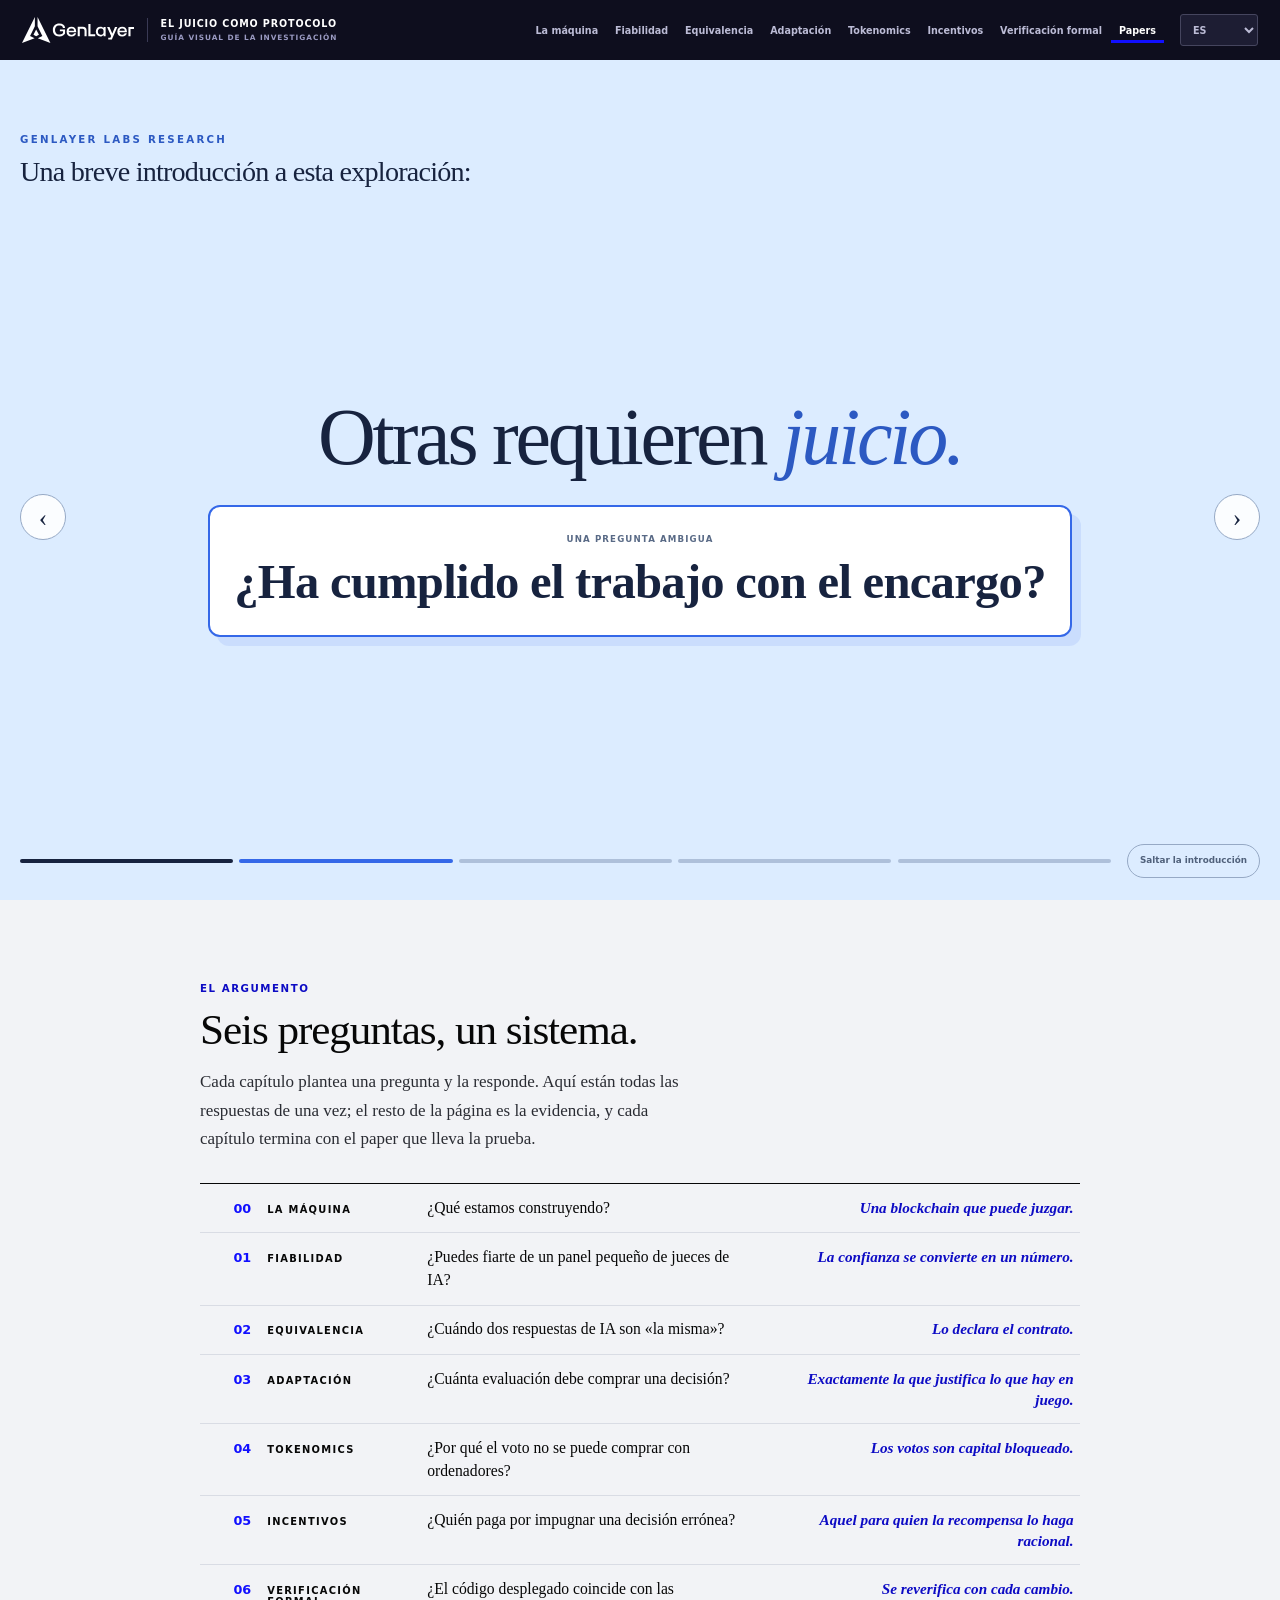
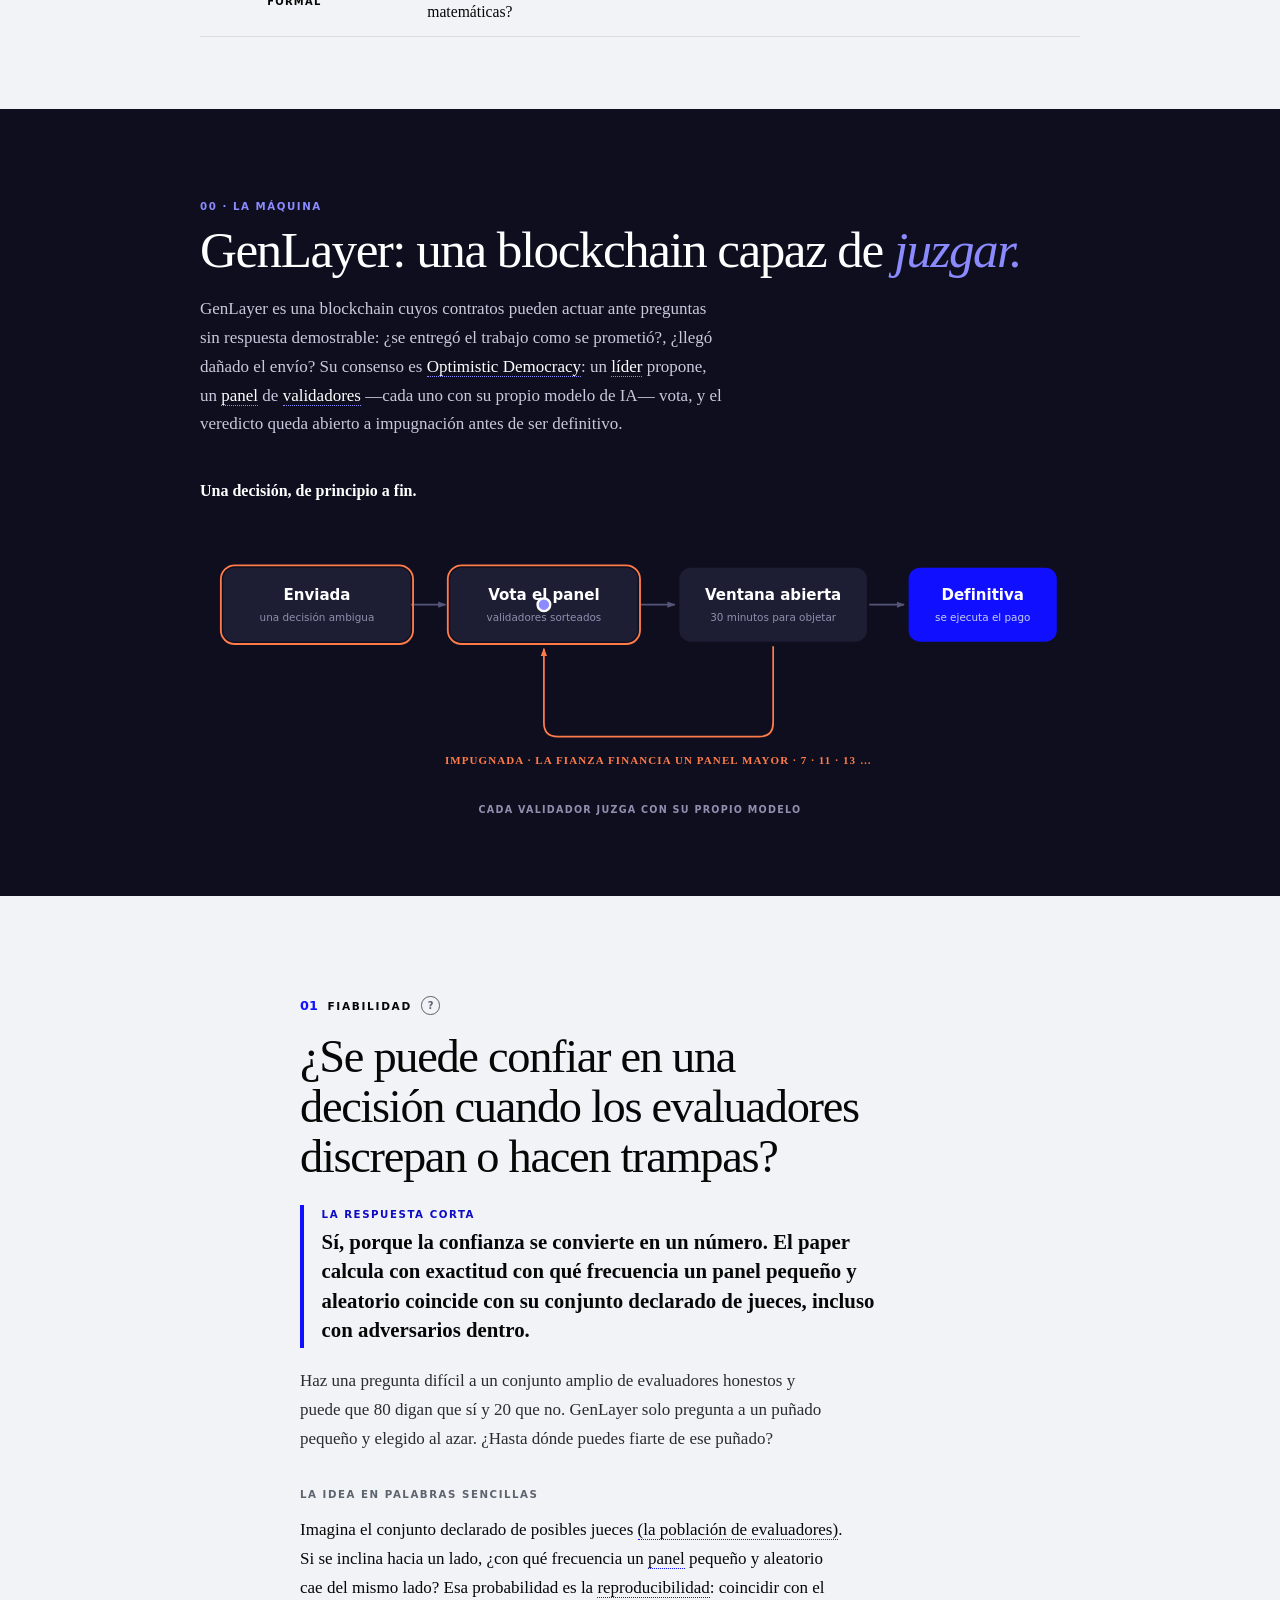
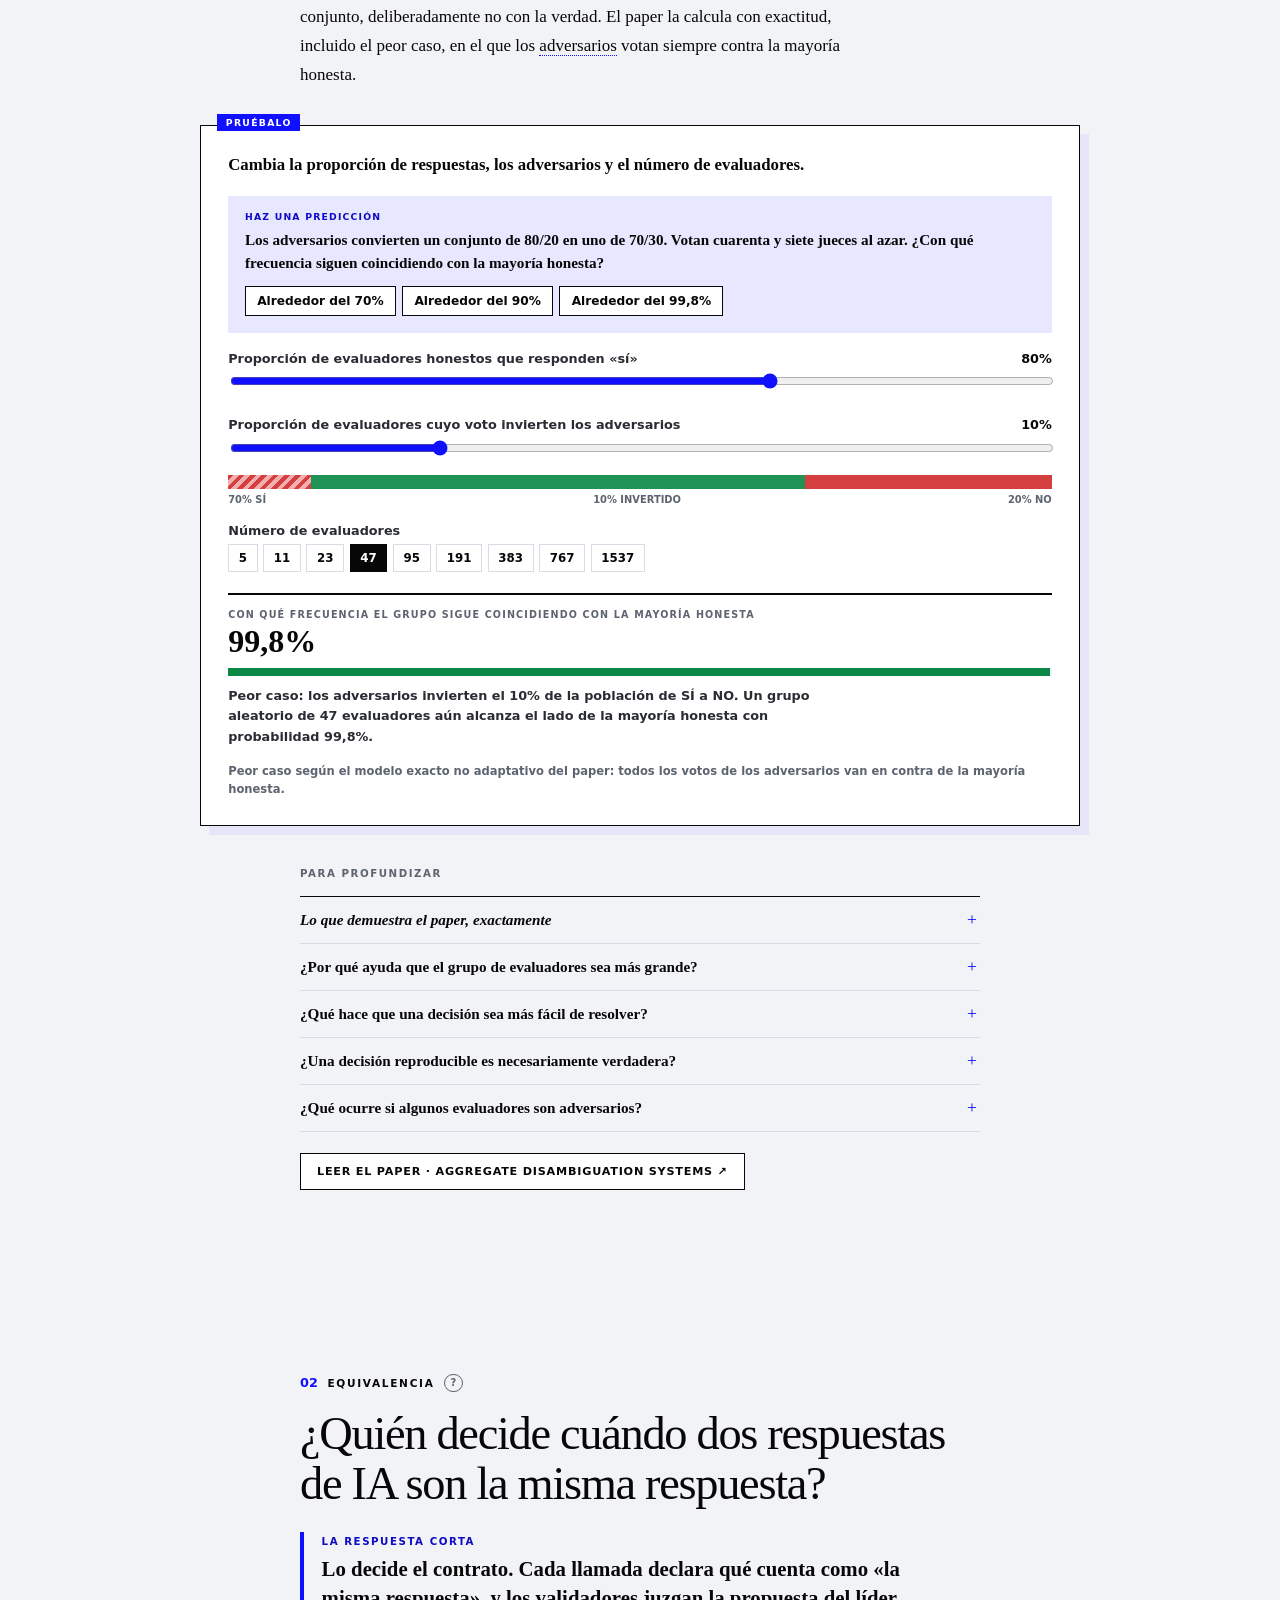
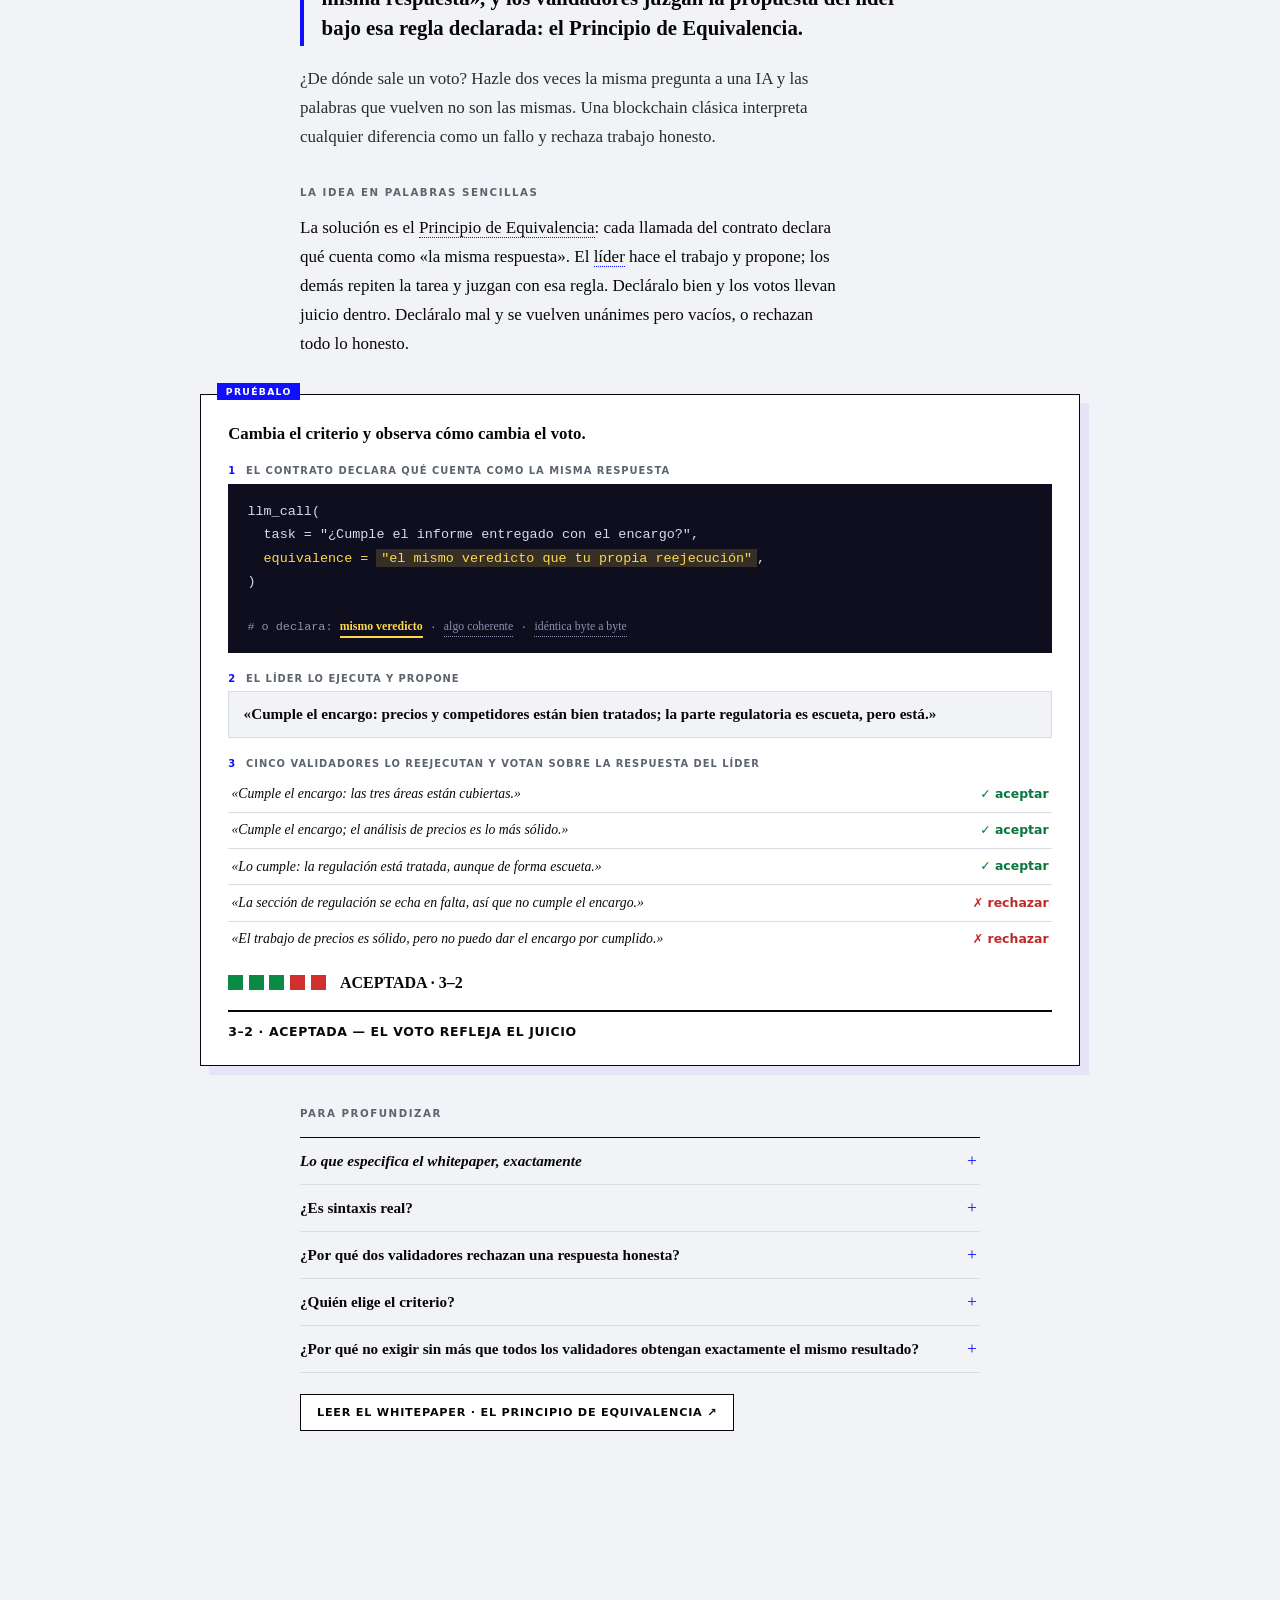
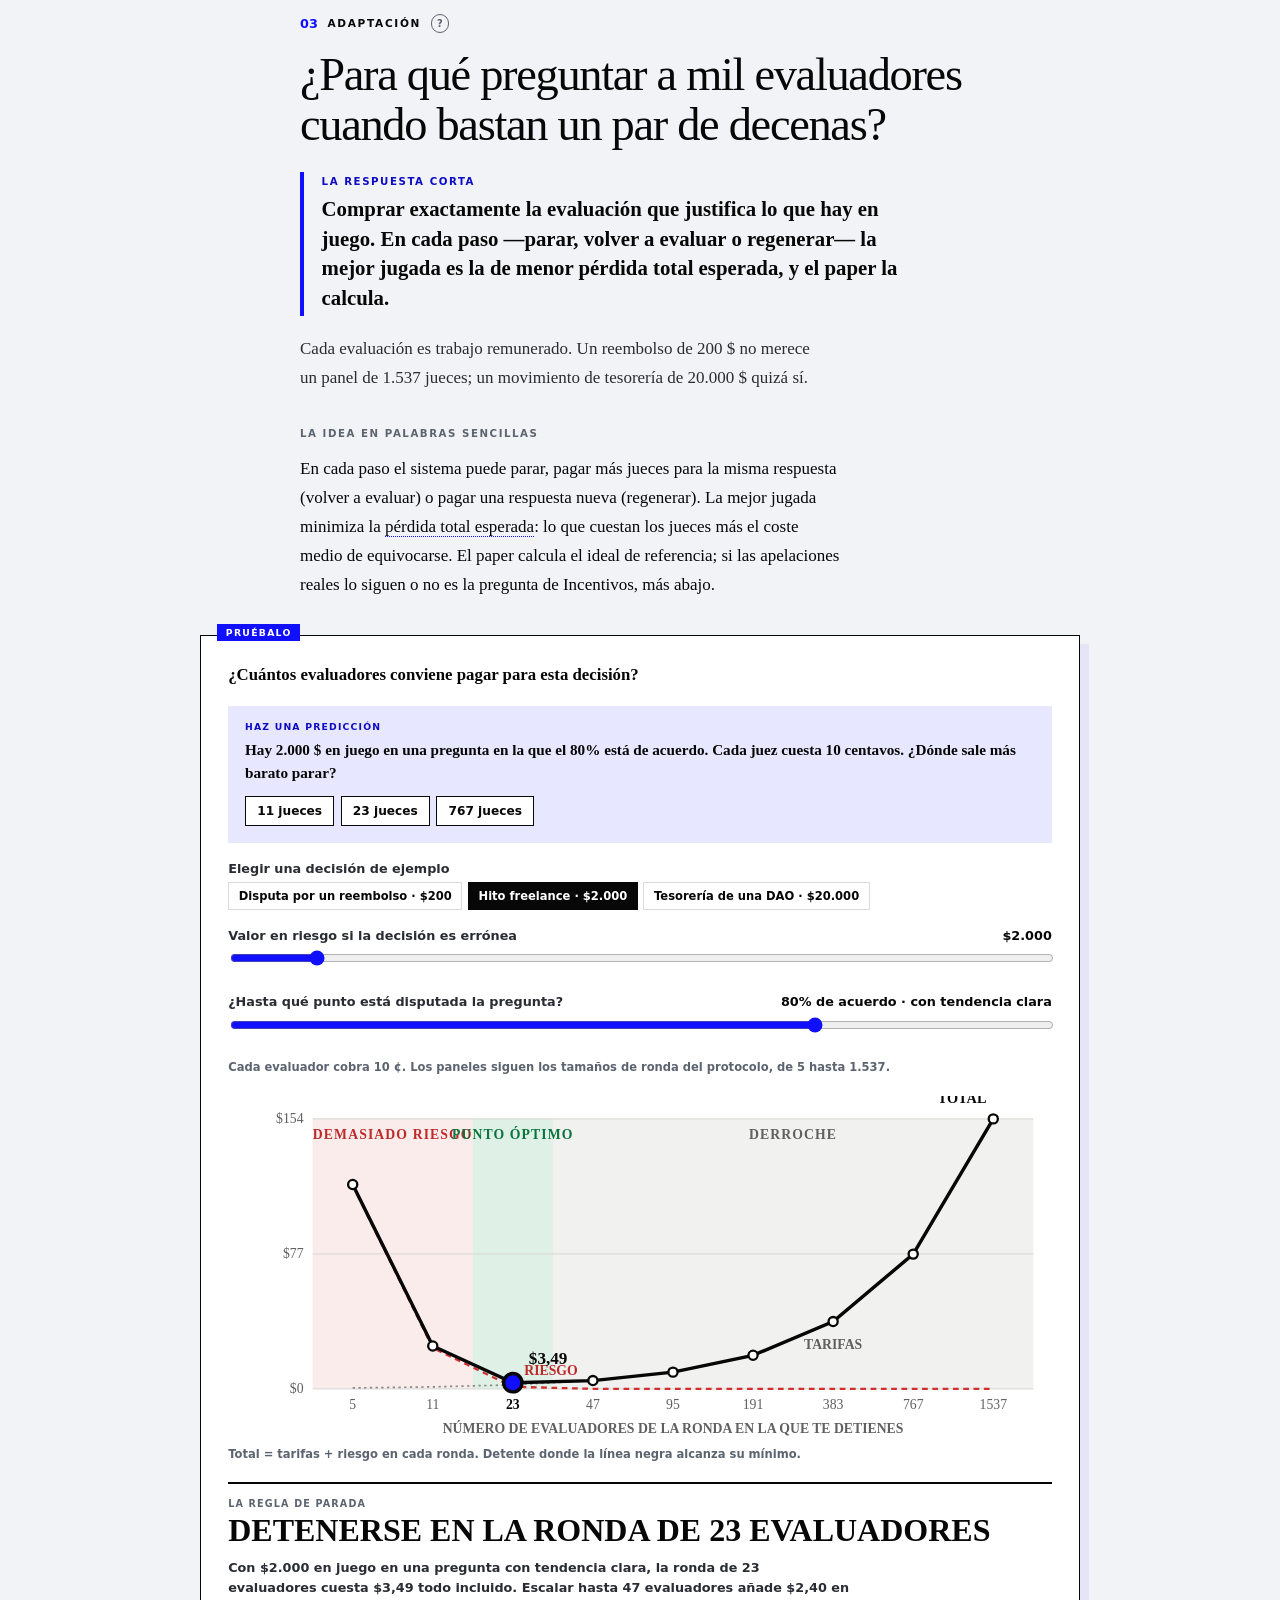
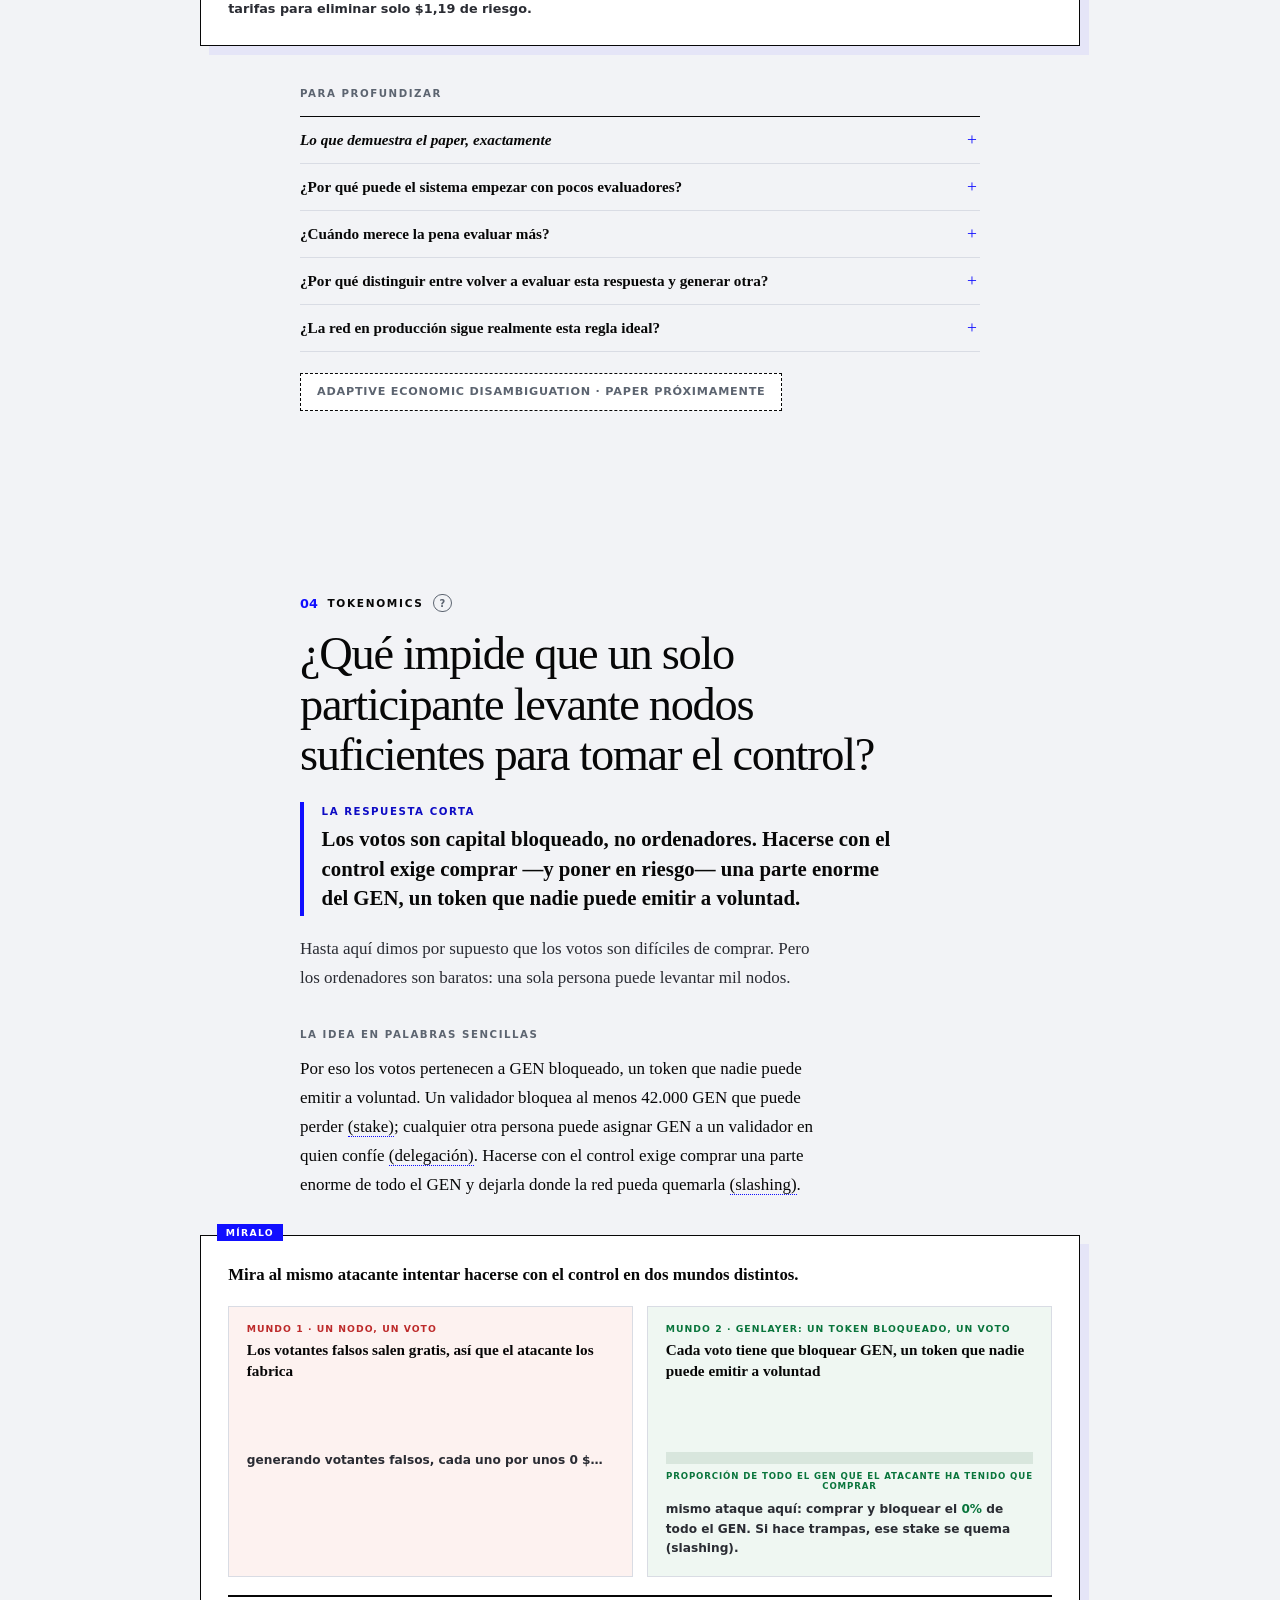
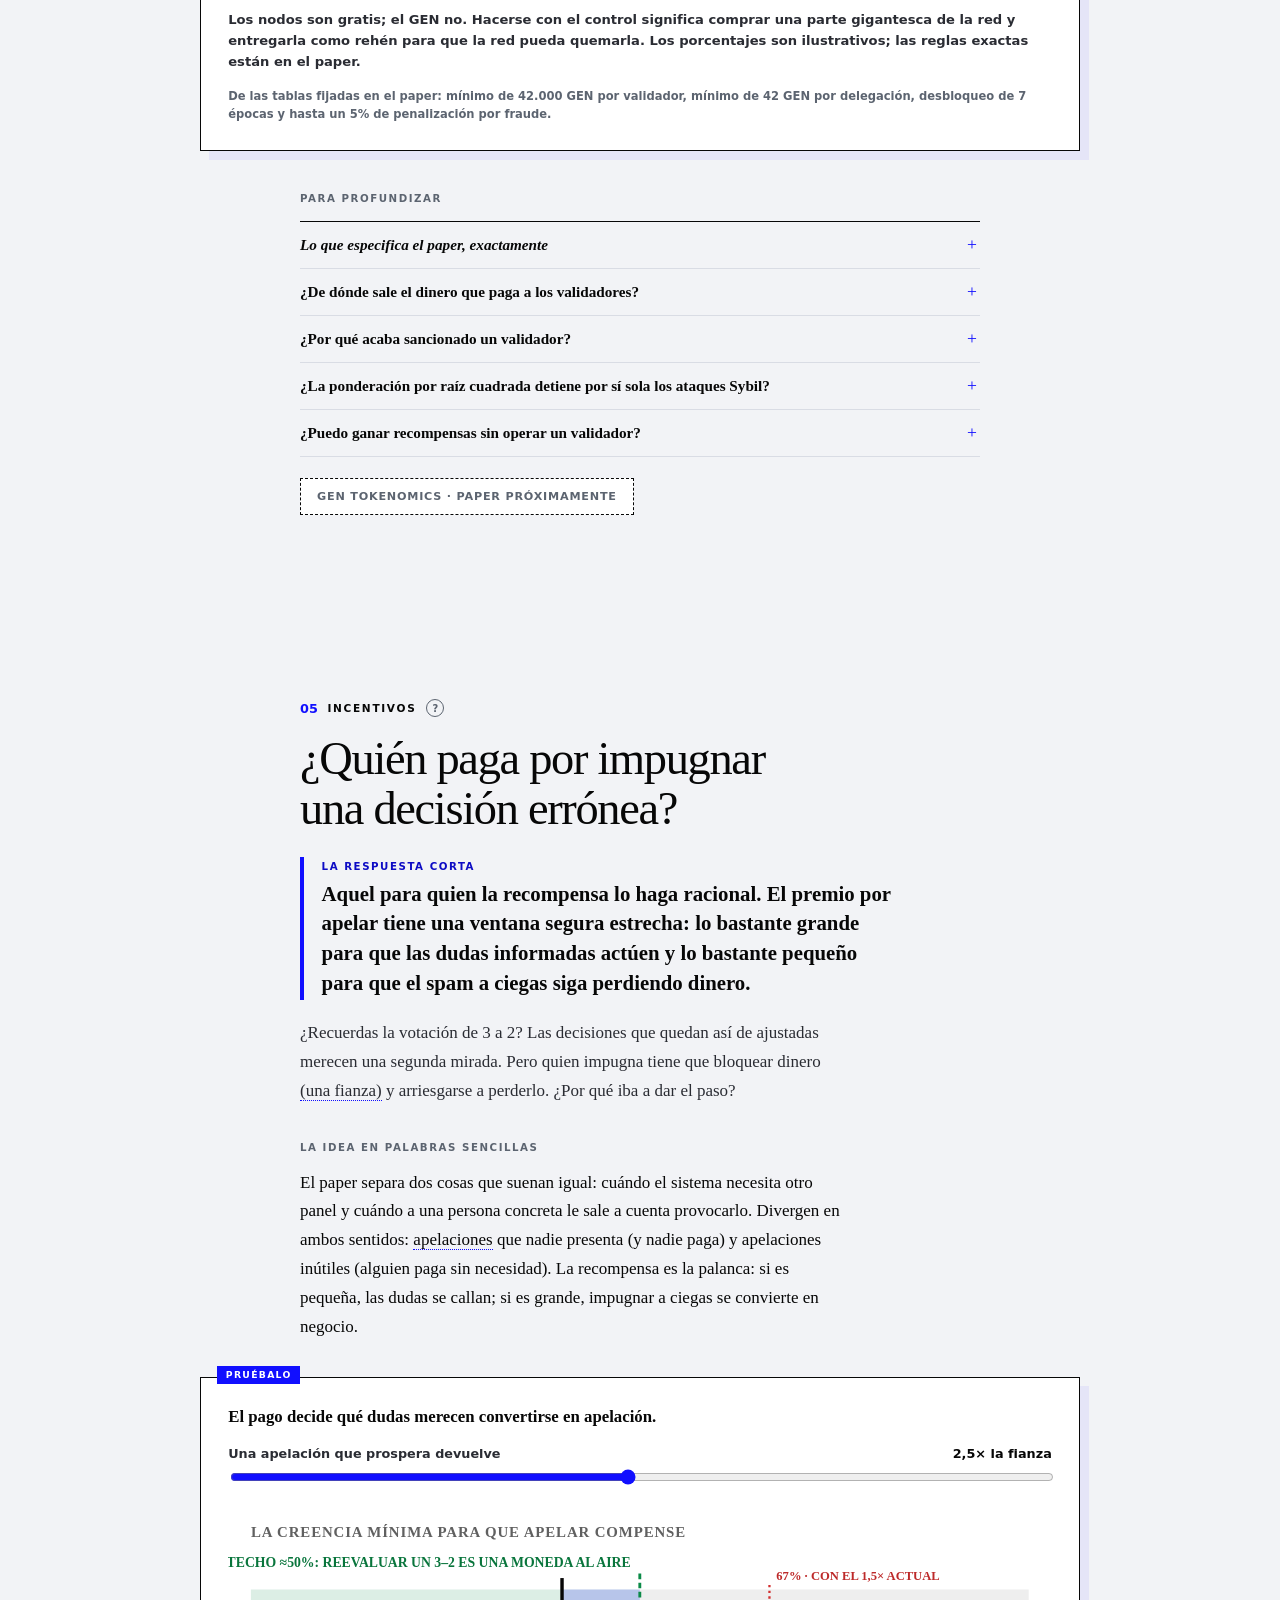
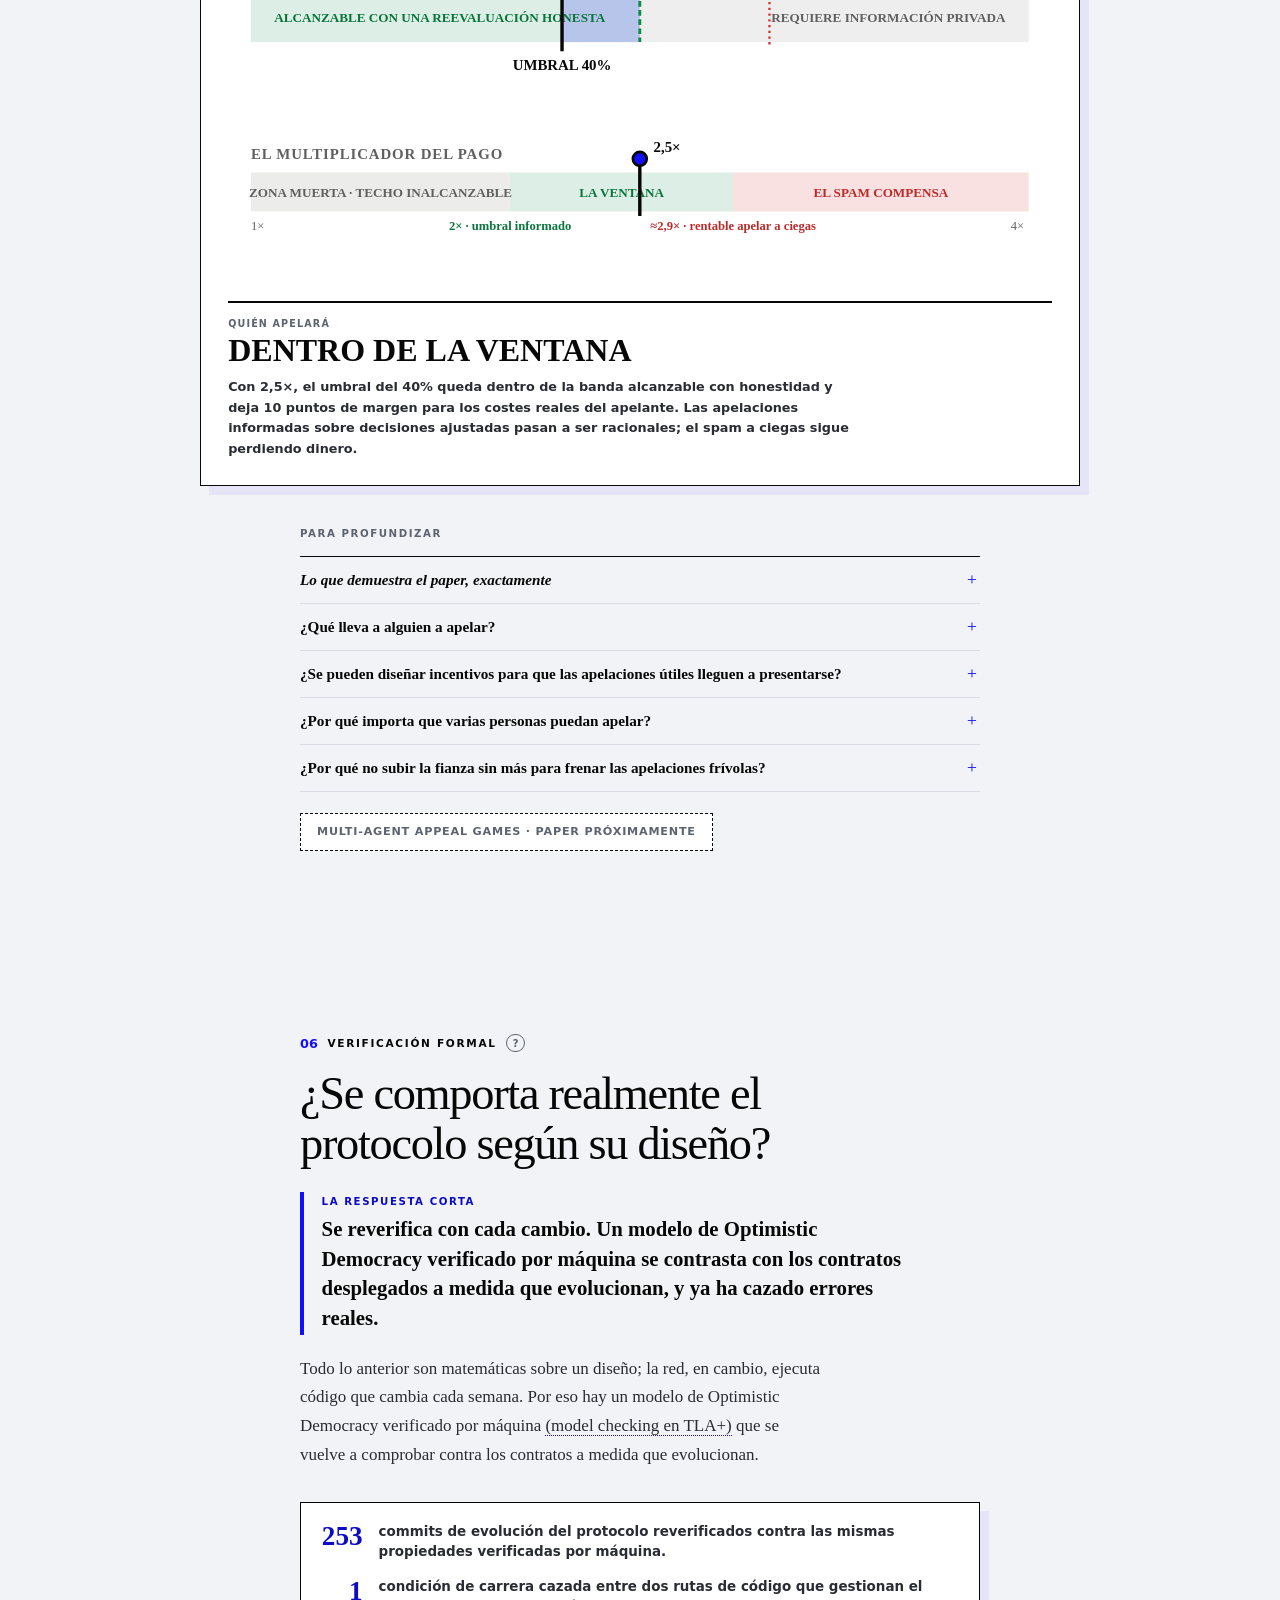
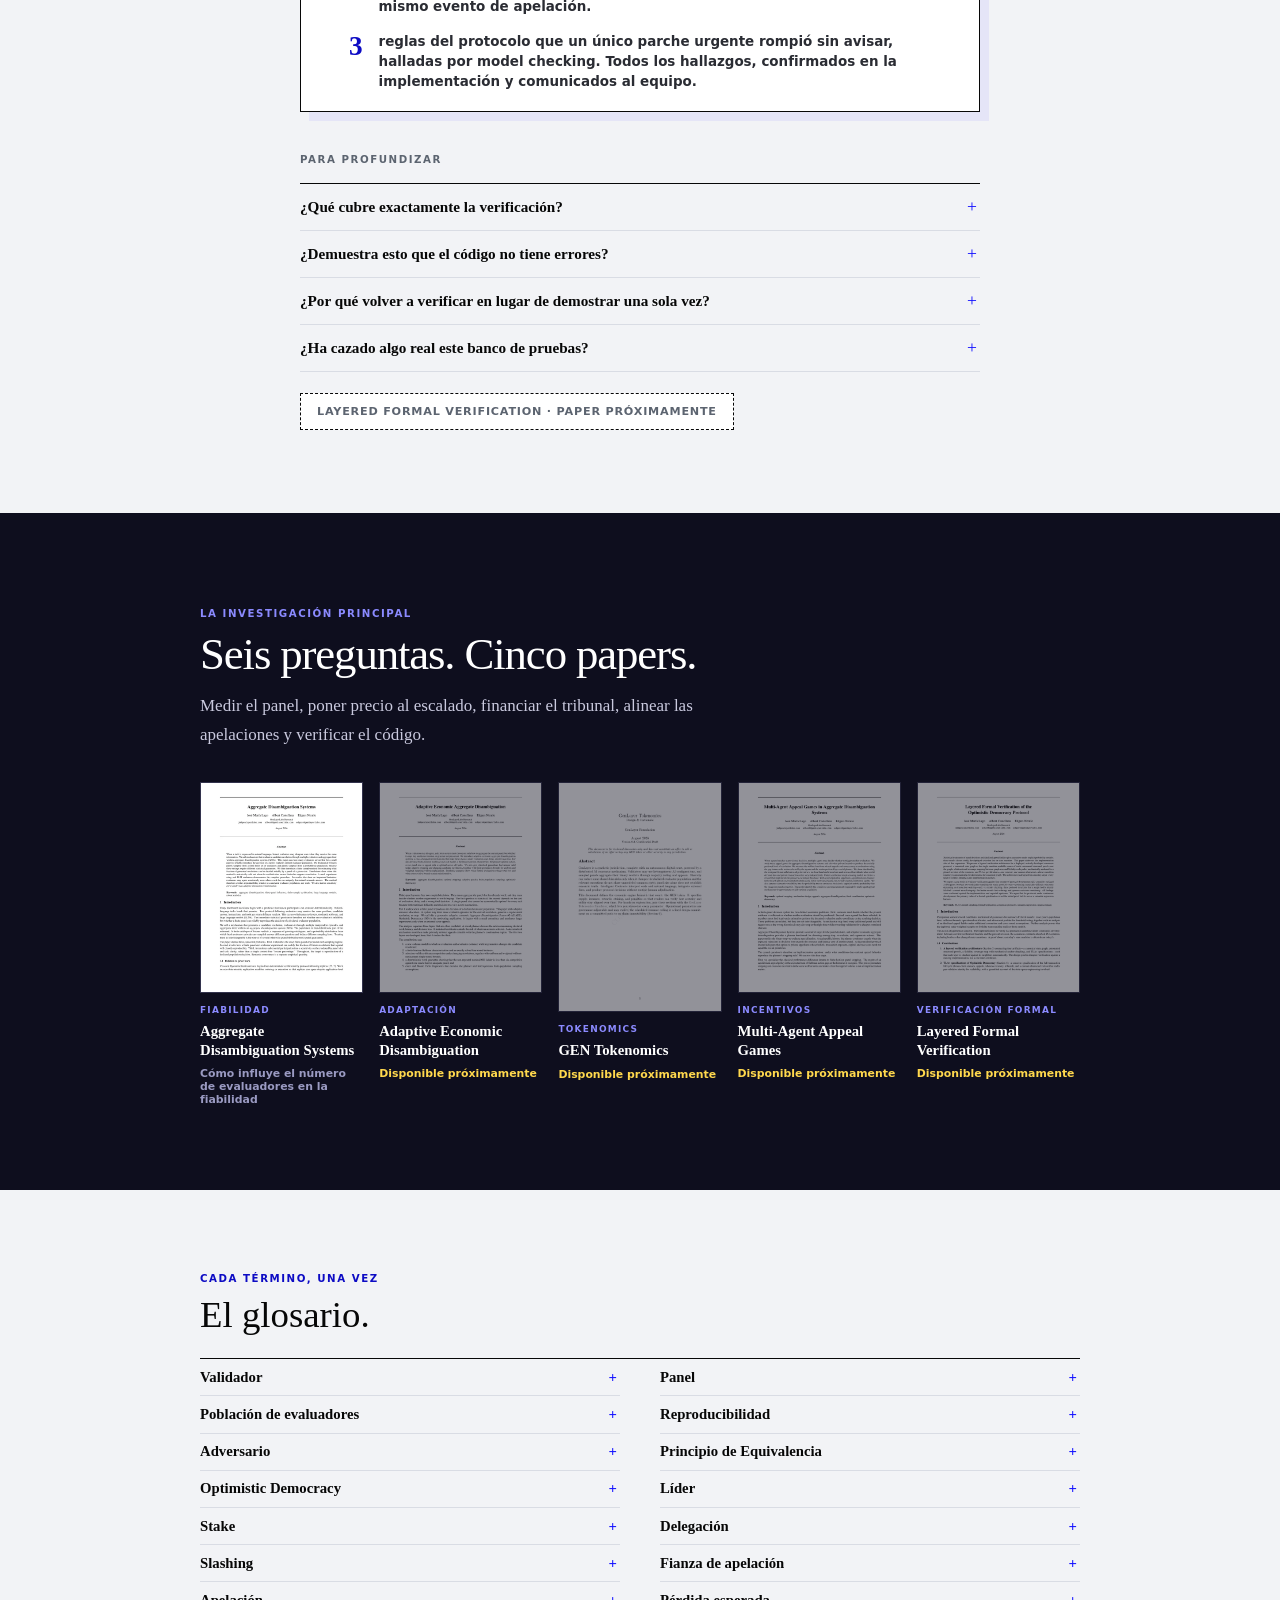
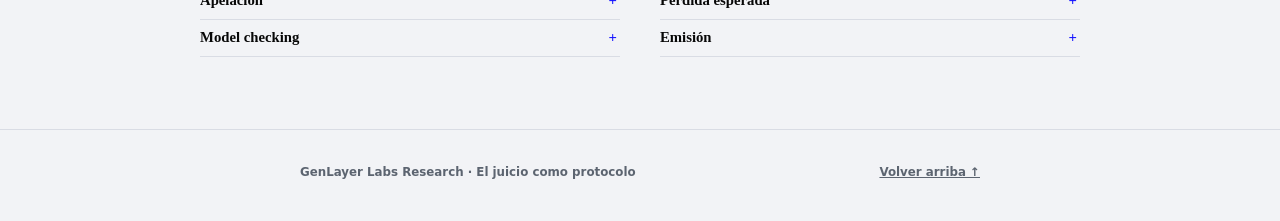
==== commit 0adae6e2: "Align chapter copy with the 80/20 labs; force es money grouping Built from genlayerlabs/prob-bft-pap" ====
--- a/es/index.html
+++ b/es/index.html
@@ -385,8 +385,8 @@
         ]
       }
     </script>
-    <link rel="stylesheet" href="../bridge-compact.css?v=mtjs5oaq" />
-    <link rel="stylesheet" href="../bridge-critical.css?v=mtjs5oaq" />
+    <link rel="stylesheet" href="../bridge-compact.css?v=mtk1ld6e" />
+    <link rel="stylesheet" href="../bridge-critical.css?v=mtk1ld6e" />
   </head>
   <body>
 
@@ -528,7 +528,7 @@
       <p class="marker"><span class="num">01</span><span class="word">FIABILIDAD</span><button class="title-help" type="button" data-tip="Fiabilidad = poner un número a lo fiable que es la decisión de un panel pequeño, antes de que entren en juego el dinero, las apelaciones o los incentivos.">?</button></p>
       <h2>¿Se puede confiar en una decisión cuando los evaluadores discrepan o hacen trampas?</h2>
       <div class="answer"><span class="label">La respuesta corta</span><p>Sí, porque la confianza se convierte en un número. El paper calcula con exactitud con qué frecuencia un panel pequeño y aleatorio coincide con su conjunto declarado de jueces, incluso con adversarios dentro.</p></div>
-      <p class="lede">Haz una pregunta discutible a un conjunto amplio de evaluadores honestos y puede que 65 digan que sí y 35 que no. GenLayer solo pregunta a un puñado pequeño y elegido al azar. ¿Hasta dónde puedes fiarte de ese puñado?</p>
+      <p class="lede">Haz una pregunta difícil a un conjunto amplio de evaluadores honestos y puede que 80 digan que sí y 20 que no. GenLayer solo pregunta a un puñado pequeño y elegido al azar. ¿Hasta dónde puedes fiarte de ese puñado?</p>
       <div class="plain"><span class="label">LA IDEA EN PALABRAS SENCILLAS</span>
         <p>Imagina el conjunto declarado de posibles jueces <span class="gl" data-gl="population">(la población de evaluadores)</span>. Si se inclina hacia un lado, ¿con qué frecuencia un <span class="gl" data-gl="panel">panel</span> pequeño y aleatorio cae del mismo lado? Esa probabilidad es la <span class="gl" data-gl="reproducibility">reproducibilidad</span>: coincidir con el conjunto, deliberadamente no con la verdad. El paper la calcula con exactitud, incluido el peor caso, en el que los <span class="gl" data-gl="adversary">adversarios</span> votan siempre contra la mayoría honesta.</p>
       </div>
@@ -614,7 +614,7 @@
   <section class="chapter" id="adapt" aria-label="Adaptación">
     <div class="spine">
       <p class="marker"><span class="num">03</span><span class="word">ADAPTACIÓN</span><button class="title-help" type="button" data-tip="Adaptación = decidir cuánta evaluación compra cada decisión. Los jueces cuestan dinero, así que el tamaño del panel es una elección, no una constante.">?</button></p>
-      <h2>¿Para qué preguntar a mil evaluadores cuando bastan once?</h2>
+      <h2>¿Para qué preguntar a mil evaluadores cuando bastan un par de decenas?</h2>
       <div class="answer"><span class="label">La respuesta corta</span><p>Comprar exactamente la evaluación que justifica lo que hay en juego. En cada paso —parar, volver a evaluar o regenerar— la mejor jugada es la de menor pérdida total esperada, y el paper la calcula.</p></div>
       <p class="lede">Cada evaluación es trabajo remunerado. Un reembolso de 200 $ no merece un panel de 1.537 jueces; un movimiento de tesorería de 20.000 $ quizá sí.</p>
       <div class="plain"><span class="label">LA IDEA EN PALABRAS SENCILLAS</span>
@@ -1322,6 +1322,6 @@
       } else cycle();
     })();
     </script>
-    <script src="../bridge-critical.js?v=mtjs5oaq"></script>
+    <script src="../bridge-critical.js?v=mtk1ld6e"></script>
   </body>
 </html>
